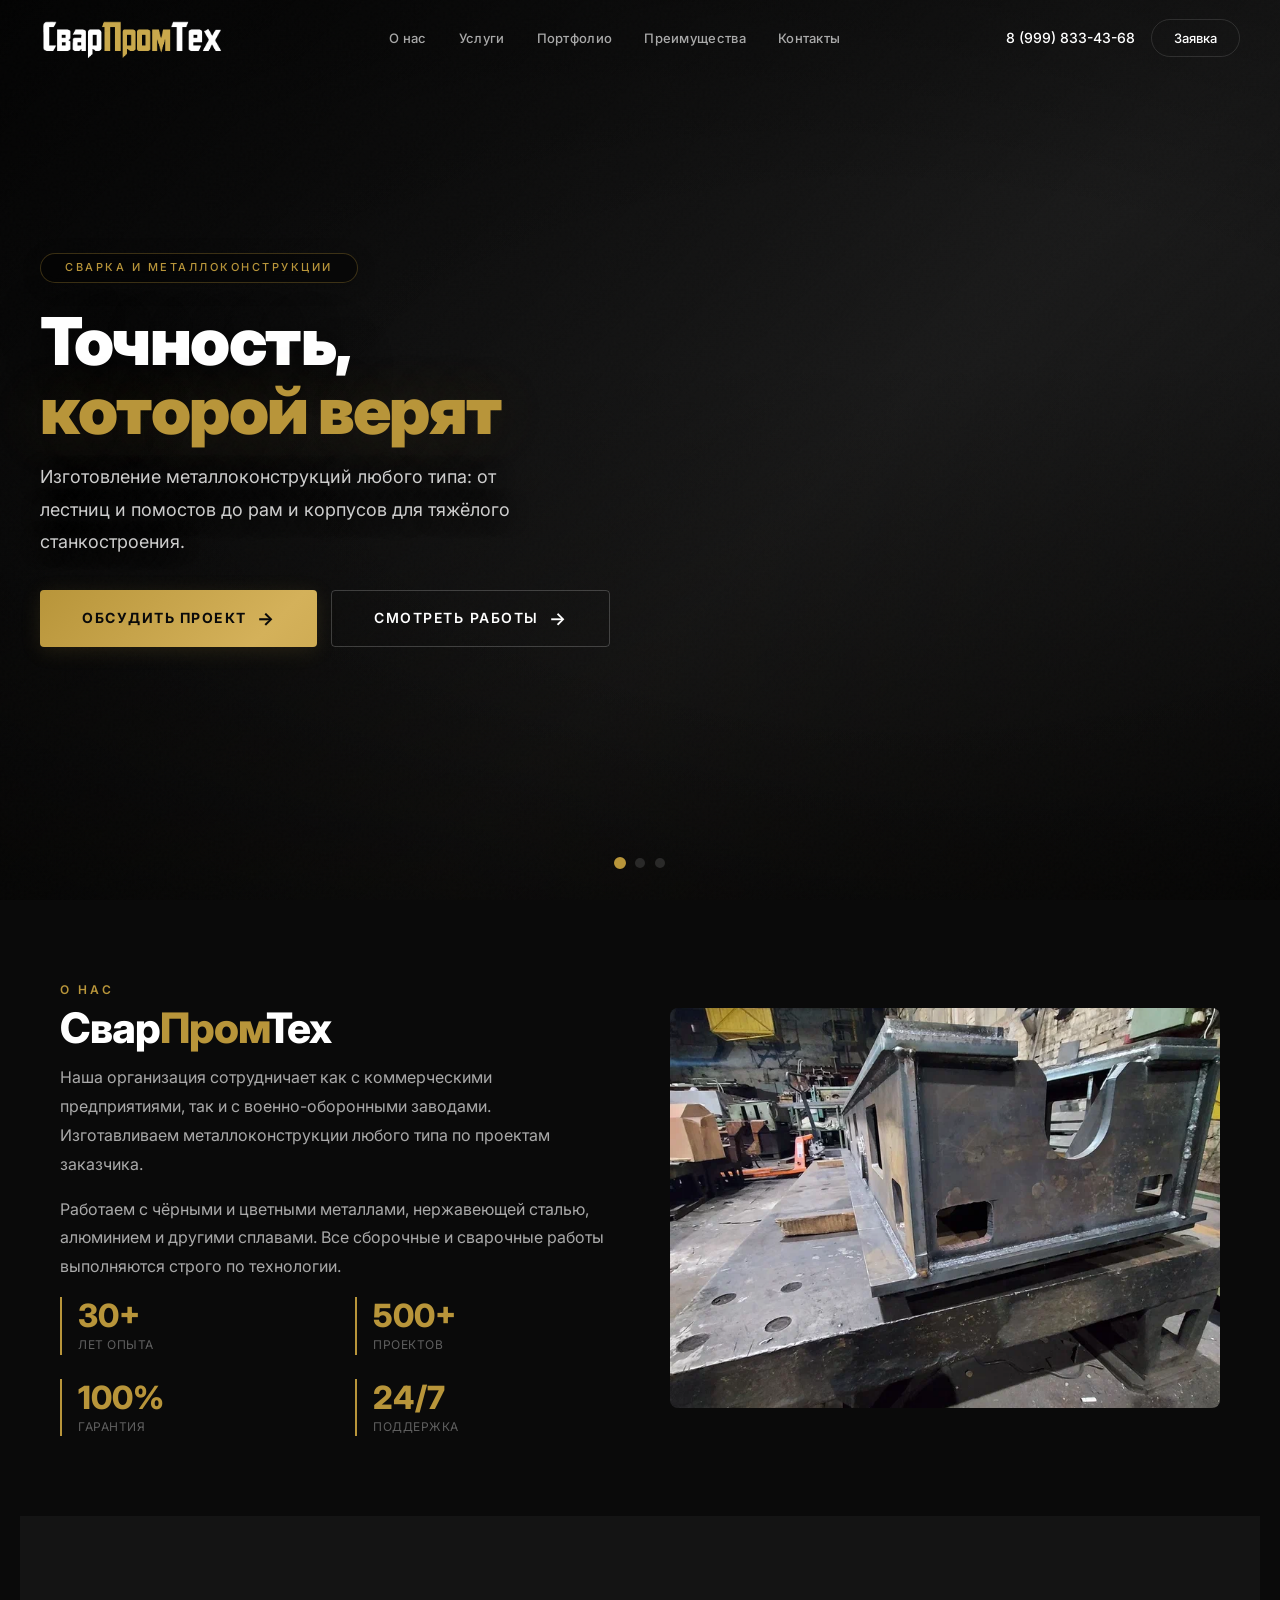
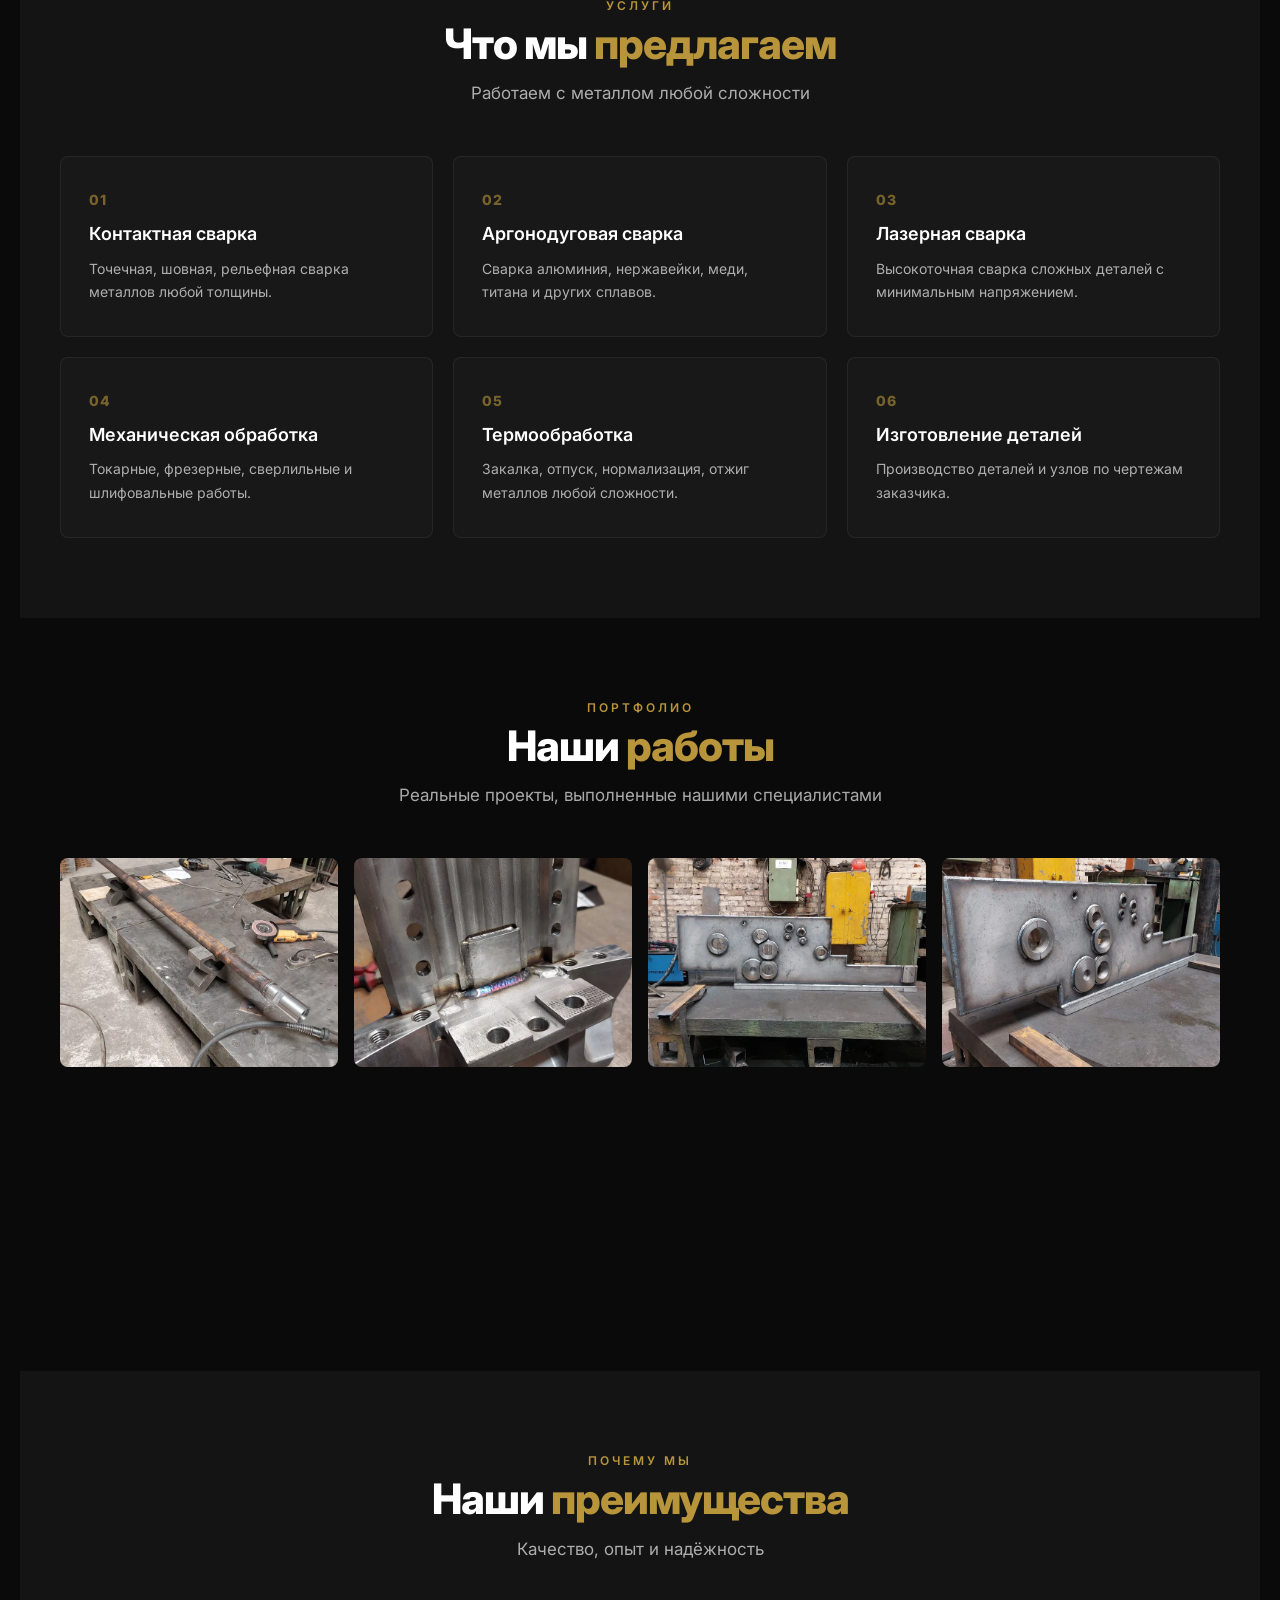
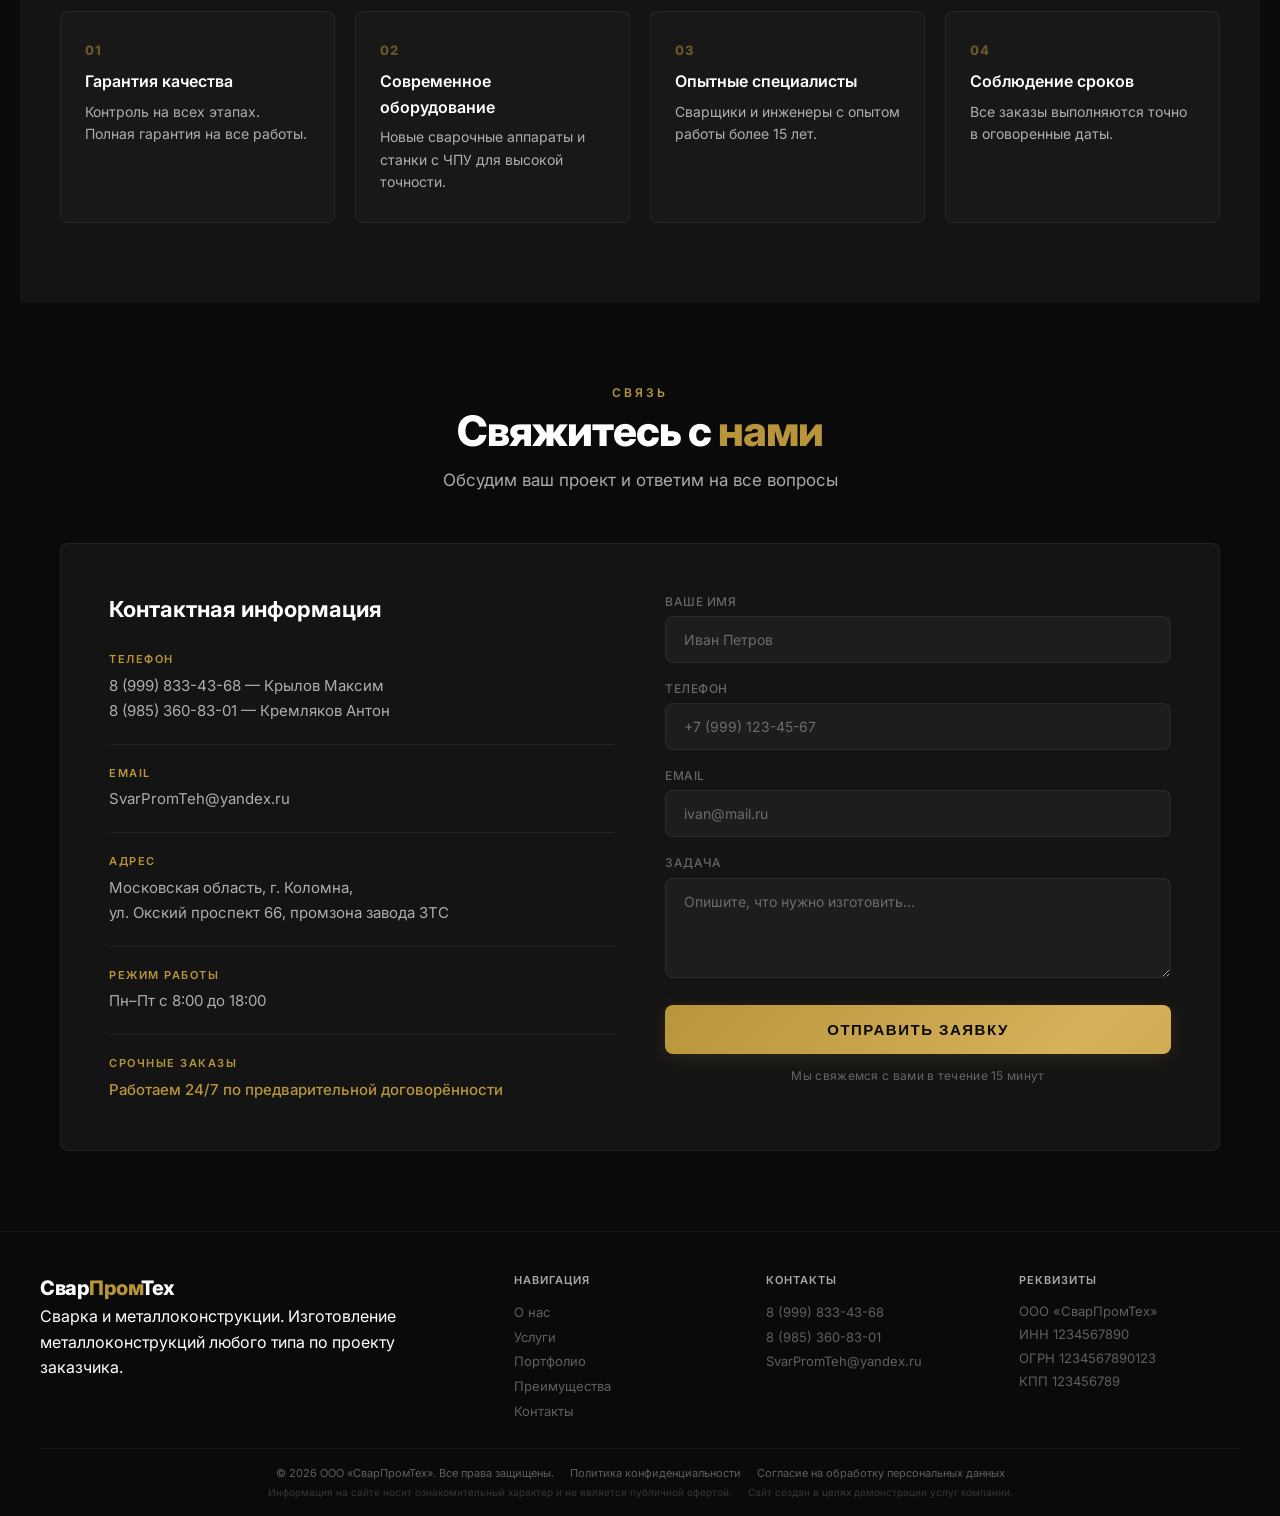
==== index.html @ 4abbbda8 "Add files via upload" ====
<!DOCTYPE html>
<html lang="ru">
<head>
    <meta charset="UTF-8">
    <meta name="viewport" content="width=device-width, initial-scale=1.0">
    <title>СварПромТех — Промышленная сварка и металлоконструкции</title>
    <meta name="description" content="Сварка и изготовление металлоконструкций в Коломне. Контактная, аргонодуговая, лазерная сварка. Работаем с предприятиями и заводами.">
    
    <!-- Google Fonts -->
    <link href="https://fonts.googleapis.com/css2?family=Inter:wght@300;400;500;600;700;800;900&display=swap" rel="stylesheet">
    
    <!-- CSS -->
    <link rel="stylesheet" href="css/style.css">
    
    <!-- Favicon -->
    <!-- Favicon -->
    <link rel="icon" type="image/x-icon" href="img/favicon.ico">
    <link rel="shortcut icon" href="img/favicon.ico">
</head>
<body>

    <!-- ==========================================
    ХЕДЕР
    ========================================== -->
    <header class="header" id="header">
        <a href="#" class="logo">
            <img src="img/logo.png" alt="СварПромТех" class="logo-img">
        </a>

        <ul class="nav-menu" id="navMenu">
            <li><a href="#about">О нас</a></li>
            <li><a href="#services">Услуги</a></li>
            <li><a href="#portfolio">Портфолио</a></li>
            <li><a href="#benefits">Преимущества</a></li>
            <li><a href="#contact">Контакты</a></li>
        </ul>

        <div class="header-actions">
            <a href="tel:+79998334368" class="header-phone">8 (999) 833-43-68</a>
            <a href="#contact" class="btn-outline">Заявка</a>
            <button class="burger" id="burger" aria-label="Меню">
                <span></span>
                <span></span>
                <span></span>
            </button>
        </div>
    </header>

    <!-- ==========================================
    ГЕРОЙ — СЛАЙДШОУ
    ========================================== -->
    <section class="hero" id="hero">
        <div class="hero-bg" id="heroBg">
            <!-- Слайды генерируются JS -->
        </div>

        <div class="hero-overlay"></div>

        <div class="hero-content">
            <span class="hero-badge">Сварка и металлоконструкции</span>
            <h1>Точность,<br><span>которой верят</span></h1>
            <p>Изготовление металлоконструкций любого типа: от лестниц и помостов до рам и корпусов для тяжёлого станкостроения.</p>
            <div class="hero-buttons">
                <a href="#contact" class="btn-primary">
                    Обсудить проект
                    <span class="arrow">→</span>
                </a>
                <a href="#portfolio" class="btn-secondary">
                    Смотреть работы
                    <span class="arrow">→</span>
                </a>
            </div>
        </div>

        <div class="hero-dots" id="heroDots">
            <!-- Точки генерируются JS -->
        </div>
    </section>

    <!-- ==========================================
    О НАС
    ========================================== -->
    <section class="section section-dark" id="about">
        <div class="about-grid">
            <div class="about-text">
                <span class="section-label">О нас</span>
                <h2 class="section-title">Свар<span>Пром</span>Тех</h2>
                <p>
                    Наша организация сотрудничает как с коммерческими предприятиями, так и с военно-оборонными заводами. Изготавливаем металлоконструкции любого типа по проектам заказчика.
                </p>
                <p>
                    Работаем с чёрными и цветными металлами, нержавеющей сталью, алюминием и другими сплавами. Все сборочные и сварочные работы выполняются строго по технологии.
                </p>
                <div class="about-stats">
                    <div class="stat-item">
                        <div class="stat-number">30+</div>
                        <div class="stat-label">Лет опыта</div>
                    </div>
                    <div class="stat-item">
                        <div class="stat-number">500+</div>
                        <div class="stat-label">Проектов</div>
                    </div>
                    <div class="stat-item">
                        <div class="stat-number">100%</div>
                        <div class="stat-label">Гарантия</div>
                    </div>
                    <div class="stat-item">
                        <div class="stat-number">24/7</div>
                        <div class="stat-label">Поддержка</div>
                    </div>
                </div>
            </div>
            <div class="about-image">
                <img src="img/about.jpg" alt="Сварка металлоконструкций" loading="lazy">
            </div>
        </div>
    </section>

    <!-- ==========================================
    УСЛУГИ
    ========================================== -->
    <section class="section section-gray" id="services">
        <div class="section-center">
            <span class="section-label">Услуги</span>
            <h2 class="section-title">Что мы <span>предлагаем</span></h2>
            <p class="section-subtitle">Работаем с металлом любой сложности</p>
        </div>

        <div class="services-grid">
            <div class="service-card">
                <span class="service-number">01</span>
                <h3>Контактная сварка</h3>
                <p>Точечная, шовная, рельефная сварка металлов любой толщины.</p>
            </div>
            <div class="service-card">
                <span class="service-number">02</span>
                <h3>Аргонодуговая сварка</h3>
                <p>Сварка алюминия, нержавейки, меди, титана и других сплавов.</p>
            </div>
            <div class="service-card">
                <span class="service-number">03</span>
                <h3>Лазерная сварка</h3>
                <p>Высокоточная сварка сложных деталей с минимальным напряжением.</p>
            </div>
            <div class="service-card">
                <span class="service-number">04</span>
                <h3>Механическая обработка</h3>
                <p>Токарные, фрезерные, сверлильные и шлифовальные работы.</p>
            </div>
            <div class="service-card">
                <span class="service-number">05</span>
                <h3>Термообработка</h3>
                <p>Закалка, отпуск, нормализация, отжиг металлов любой сложности.</p>
            </div>
            <div class="service-card">
                <span class="service-number">06</span>
                <h3>Изготовление деталей</h3>
                <p>Производство деталей и узлов по чертежам заказчика.</p>
            </div>
        </div>
    </section>

    <!-- ==========================================
    ПОРТФОЛИО
    ========================================== -->
    <section class="section section-dark" id="portfolio">
        <div class="section-center">
            <span class="section-label">Портфолио</span>
            <h2 class="section-title">Наши <span>работы</span></h2>
            <p class="section-subtitle">Реальные проекты, выполненные нашими специалистами</p>
        </div>

        <div class="portfolio-grid" id="portfolioGrid">
            <!-- Карточки портфолио генерируются JS -->
        </div>
    </section>

    <!-- ==========================================
    ПРЕИМУЩЕСТВА
    ========================================== -->
    <section class="section section-gray" id="benefits">
        <div class="section-center">
            <span class="section-label">Почему мы</span>
            <h2 class="section-title">Наши <span>преимущества</span></h2>
            <p class="section-subtitle">Качество, опыт и надёжность</p>
        </div>

        <div class="benefits-grid">
            <div class="benefit-card">
                <span class="benefit-number">01</span>
                <h4>Гарантия качества</h4>
                <p>Контроль на всех этапах. Полная гарантия на все работы.</p>
            </div>
            <div class="benefit-card">
                <span class="benefit-number">02</span>
                <h4>Современное оборудование</h4>
                <p>Новые сварочные аппараты и станки с ЧПУ для высокой точности.</p>
            </div>
            <div class="benefit-card">
                <span class="benefit-number">03</span>
                <h4>Опытные специалисты</h4>
                <p>Сварщики и инженеры с опытом работы более 15 лет.</p>
            </div>
            <div class="benefit-card">
                <span class="benefit-number">04</span>
                <h4>Соблюдение сроков</h4>
                <p>Все заказы выполняются точно в оговоренные даты.</p>
            </div>
        </div>
    </section>

    <!-- ==========================================
    КОНТАКТЫ — ТЁМНАЯ ВЕРСИЯ
    ========================================== -->
    <section class="section section-dark" id="contact">
        <div class="section-center">
            <span class="section-label">Связь</span>
            <h2 class="section-title">Свяжитесь с <span>нами</span></h2>
            <p class="section-subtitle">Обсудим ваш проект и ответим на все вопросы</p>
        </div>

        <div class="contact-wrapper">
            <div class="contact-info">
                <h3>Контактная информация</h3>

                <div class="contact-item">
                    <span class="label">Телефон</span>
                    <span class="value">
                        <a href="tel:+79998334368">8 (999) 833-43-68</a> — Крылов Максим<br>
                        <a href="tel:+79853608301">8 (985) 360-83-01</a> — Кремляков Антон
                    </span>
                </div>

                <div class="contact-item">
                    <span class="label">Email</span>
                    <span class="value"><a href="mailto:SvarPromTeh@yandex.ru">SvarPromTeh@yandex.ru</a></span>
                </div>

                <div class="contact-item">
                    <span class="label">Адрес</span>
                    <span class="value">Московская область, г. Коломна,<br>ул. Окский проспект 66, промзона завода ЗТС</span>
                </div>

                <div class="contact-item">
                    <span class="label">Режим работы</span>
                    <span class="value">Пн–Пт с 8:00 до 18:00</span>
                </div>

                <div class="contact-item contact-note">
                    <span class="label">Срочные заказы</span>
                    <span class="value">Работаем 24/7 по предварительной договорённости</span>
                </div>
            </div>

            <form class="contact-form" id="contactForm">
                <div class="form-group">
                    <label for="formName">Ваше имя</label>
                    <input type="text" id="formName" placeholder="Иван Петров" required>
                </div>
                <div class="form-group">
                    <label for="formPhone">Телефон</label>
                    <input type="tel" id="formPhone" placeholder="+7 (999) 123-45-67" required>
                </div>
                <div class="form-group">
                    <label for="formEmail">Email</label>
                    <input type="email" id="formEmail" placeholder="ivan@mail.ru">
                </div>
                <div class="form-group">
                    <label for="formMessage">Задача</label>
                    <textarea id="formMessage" placeholder="Опишите, что нужно изготовить..."></textarea>
                </div>
                <button type="submit" class="btn-primary btn-full">Отправить заявку</button>
                <p class="form-hint">Мы свяжемся с вами в течение 15 минут</p>
            </form>
        </div>
    </section>

    <!-- ==========================================
    ФУТЕР
    ========================================== -->
    <footer class="footer">
        <div class="footer-inner">
            <div>
                <div class="footer-logo">Свар<span>Пром</span>Тех</div>
                <p>Сварка и металлоконструкции. Изготовление металлоконструкций любого типа по проекту заказчика.</p>
            </div>
            <div>
                <h5>Навигация</h5>
                <a href="#about">О нас</a>
                <a href="#services">Услуги</a>
                <a href="#portfolio">Портфолио</a>
                <a href="#benefits">Преимущества</a>
                <a href="#contact">Контакты</a>
            </div>
            <div>
                <h5>Контакты</h5>
                <a href="tel:+79998334368">8 (999) 833-43-68</a>
                <a href="tel:+79853608301">8 (985) 360-83-01</a>
                <a href="mailto:SvarPromTeh@yandex.ru">SvarPromTeh@yandex.ru</a>
            </div>
            <div>
                <h5>Реквизиты</h5>
                <p style="font-size: 13px; color: var(--text-muted); line-height: 1.8; margin-top: 0;">
                    ООО «СварПромТех»<br>
                    ИНН 1234567890<br>
                    ОГРН 1234567890123<br>
                    КПП 123456789
                </p>
            </div>
        </div>

        <!-- ===== ЮРИДИЧЕСКИЙ НИЗ ===== -->
        <div class="footer-legal">
            <div class="footer-legal-inner">
                <span>© 2026 ООО «СварПромТех». Все права защищены.</span>
                <span>Политика конфиденциальности</span>
                <span>Согласие на обработку персональных данных</span>
            </div>
            <div class="footer-legal-inner footer-legal-small">
                <span>Информация на сайте носит ознакомительный характер и не является публичной офертой.</span>
                <span>Сайт создан в целях демонстрации услуг компании.</span>
            </div>
        </div>
    </footer>

    <!-- ==========================================
    SCRIPTS
    ========================================== -->
    <script src="js/script.js"></script>
</body>
</html>
---- css/style.css ----
/* ============================================
   БАЗА
   ============================================ */
* {
    margin: 0;
    padding: 0;
    box-sizing: border-box;
}

:root {
    --gold: #b8953a;
    --gold-dark: #9a7a2e;
    --gold-light: #d4b15a;
    --dark: #0a0a0a;
    --dark-card: #121212;
    --gray: #141414;
    --gray-light: #f5f5f5;
    --white: #ffffff;
    --text-muted: rgba(255,255,255,0.35);
    --text-secondary: rgba(255,255,255,0.65);
    --border: rgba(255,255,255,0.06);
    --radius: 8px;
    --transition: 0.35s cubic-bezier(0.25, 0.46, 0.45, 0.94);
    --shadow: 0 20px 60px rgba(0,0,0,0.4);
}

html {
    scroll-behavior: smooth;
}

body {
    font-family: 'Inter', -apple-system, BlinkMacSystemFont, sans-serif;
    background: var(--dark);
    color: var(--white);
    line-height: 1.6;
    -webkit-font-smoothing: antialiased;
    -moz-osx-font-smoothing: grayscale;
}

img {
    max-width: 100%;
    height: auto;
    display: block;
}

a {
    text-decoration: none;
    color: inherit;
}

/* ============================================
   СКРОЛЛБАР
   ============================================ */
::-webkit-scrollbar {
    width: 6px;
}
::-webkit-scrollbar-track {
    background: var(--dark);
}
::-webkit-scrollbar-thumb {
    background: var(--gold);
    border-radius: 3px;
}
/* ============================================
   ЛОГОТИП
   ============================================ */
.logo {
    display: flex;
    align-items: center;
    flex-shrink: 0;
    text-decoration: none;
}

.logo-img {
    height: 44px;
    width: auto;
    display: block;
    /* Если логотип светлый на тёмном фоне — ок */
    /* Если нужно инвертировать — раскомментировать */
    /* filter: brightness(0) invert(1); */
}

/* ============================================
   АДАПТИВ — ЛОГОТИП
   ============================================ */
@media (max-width: 768px) {
    .logo-img {
        height: 36px;
    }
}

@media (max-width: 480px) {
    .logo-img {
        height: 30px;
    }
}

/* ============================================
   ХЕДЕР
   ============================================ */
.header {
    position: fixed;
    top: 0;
    left: 0;
    width: 100%;
    padding: 16px 40px;
    display: flex;
    justify-content: space-between;
    align-items: center;
    z-index: 1000;
    background: transparent;
    transition: var(--transition);
}

.header.scrolled {
    background: rgba(10,10,10,0.92);
    backdrop-filter: blur(20px);
    -webkit-backdrop-filter: blur(20px);
    border-bottom: 1px solid rgba(255,255,255,0.04);
    padding: 10px 40px;
}

.logo {
    font-family: 'Inter', sans-serif;
    font-weight: 800;
    font-size: 22px;
    letter-spacing: -0.5px;
    display: flex;
    align-items: center;
    gap: 10px;
    flex-shrink: 0;
}

.logo-icon {
    width: 40px;
    height: 40px;
    background: var(--gold);
    border-radius: 50%;
    display: flex;
    align-items: center;
    justify-content: center;
    font-size: 18px;
    font-weight: 900;
    color: var(--dark);
}

.logo span {
    color: var(--gold);
}

.nav-menu {
    display: flex;
    gap: 32px;
    list-style: none;
}

.nav-menu a {
    color: var(--text-secondary);
    font-size: 13px;
    font-weight: 500;
    letter-spacing: 0.3px;
    transition: var(--transition);
    position: relative;
}

.nav-menu a::after {
    content: '';
    position: absolute;
    bottom: -4px;
    left: 0;
    width: 0;
    height: 2px;
    background: var(--gold);
    transition: var(--transition);
}

.nav-menu a:hover {
    color: var(--white);
}
.nav-menu a:hover::after {
    width: 100%;
}

.header-actions {
    display: flex;
    align-items: center;
    gap: 16px;
}

.header-phone {
    color: var(--white);
    font-weight: 500;
    font-size: 14px;
    transition: var(--transition);
}

.header-phone:hover {
    color: var(--gold);
}

.btn-outline {
    padding: 8px 22px;
    border: 1px solid rgba(255,255,255,0.12);
    border-radius: 50px;
    color: var(--white);
    font-size: 13px;
    font-weight: 500;
    transition: var(--transition);
    background: transparent;
    cursor: pointer;
}

.btn-outline:hover {
    border-color: var(--gold);
    color: var(--gold);
    background: rgba(184,149,58,0.06);
}

.burger {
    display: none;
    flex-direction: column;
    gap: 5px;
    background: none;
    border: none;
    cursor: pointer;
    padding: 4px;
}

.burger span {
    width: 26px;
    height: 2px;
    background: var(--white);
    transition: var(--transition);
    border-radius: 2px;
    display: block;
}

.burger.active span:nth-child(1) {
    transform: rotate(45deg) translate(5px, 5px);
}
.burger.active span:nth-child(2) {
    opacity: 0;
    transform: scaleX(0);
}
.burger.active span:nth-child(3) {
    transform: rotate(-45deg) translate(5px, -5px);
}

/* ============================================
   ГЕРОЙ
   ============================================ */
.hero {
    position: relative;
    width: 100%;
    height: 100vh;
    min-height: 640px;
    overflow: hidden;
    display: flex;
    align-items: center;
}

.hero-bg {
    position: absolute;
    top: 0;
    left: 0;
    width: 100%;
    height: 100%;
    z-index: 0;
}

.hero-bg .slide {
    position: absolute;
    top: 0;
    left: 0;
    width: 100%;
    height: 100%;
    opacity: 0;
    background-size: cover;
    background-position: center;
    transition: opacity 1.2s ease, transform 8s ease;
    transform: scale(1);
}

.hero-bg .slide.active {
    opacity: 1;
    transform: scale(1.05);
}

/* Оверлей — глубокое затемнение */
.hero-overlay {
    position: absolute;
    top: 0;
    left: 0;
    width: 100%;
    height: 100%;
    z-index: 1;
    background: 
        radial-gradient(ellipse at 70% 50%, transparent 40%, rgba(0,0,0,0.5) 100%),
        linear-gradient(135deg, 
            rgba(0,0,0,0.85) 0%, 
            rgba(0,0,0,0.50) 40%, 
            rgba(0,0,0,0.30) 60%, 
            rgba(0,0,0,0.70) 100%
        ),
        linear-gradient(0deg, 
            rgba(10,8,5,0.6) 0%, 
            transparent 60%
        );
    pointer-events: none;
}

/* Зернистая текстура */
.hero-overlay::after {
    content: '';
    position: absolute;
    top: 0;
    left: 0;
    width: 100%;
    height: 100%;
    background-image: url("data:image/svg+xml,%3Csvg viewBox='0 0 512 512' xmlns='http://www.w3.org/2000/svg'%3E%3Cfilter id='noise'%3E%3CfeTurbulence type='fractalNoise' baseFrequency='0.65' numOctaves='1' stitchTiles='stitch'/%3E%3C/filter%3E%3Crect width='100%25' height='100%25' filter='url(%23noise)' opacity='0.04'/%3E%3C/svg%3E");
    opacity: 0.5;
    pointer-events: none;
}

.hero-content {
    position: relative;
    z-index: 2;
    max-width: 780px;
    padding: 0 40px;
}

.hero-badge {
    display: inline-block;
    border: 1px solid rgba(184,149,58,0.3);
    padding: 5px 24px;
    border-radius: 50px;
    font-size: 11px;
    font-weight: 500;
    letter-spacing: 2.5px;
    text-transform: uppercase;
    color: var(--gold);
    background: rgba(0,0,0,0.4);
    backdrop-filter: blur(8px);
    -webkit-backdrop-filter: blur(8px);
    margin-bottom: 24px;
    box-shadow: 0 4px 20px rgba(0,0,0,0.2);
}

.hero-content h1 {
    font-size: clamp(38px, 5.5vw, 66px);
    font-weight: 900;
    line-height: 1.05;
    letter-spacing: -1.5px;
    margin-bottom: 16px;
    text-shadow: 0 4px 40px rgba(0,0,0,0.6);
}

.hero-content h1 span {
    color: var(--gold);
    text-shadow: 0 0 60px rgba(184,149,58,0.15);
}

.hero-content p {
    font-size: 18px;
    color: rgba(255,255,255,0.8);
    max-width: 520px;
    line-height: 1.8;
    margin-bottom: 32px;
    text-shadow: 0 2px 20px rgba(0,0,0,0.5);
}

/* ============================================
   КНОПКИ — ПРОМЫШЛЕННЫЙ СТИЛЬ
   ============================================ */
.btn-primary {
    display: inline-flex;
    align-items: center;
    justify-content: center;
    gap: 10px;
    padding: 16px 42px;
    background: linear-gradient(135deg, #b8953a 0%, #d4b15a 40%, #b8953a 100%);
    background-size: 200% 200%;
    color: #0a0a0a;
    border: none;
    border-radius: 4px;
    font-weight: 700;
    font-size: 14px;
    text-transform: uppercase;
    letter-spacing: 1.5px;
    text-decoration: none;
    transition: all 0.4s ease;
    cursor: pointer;
    position: relative;
    overflow: hidden;
    box-shadow: 0 4px 20px rgba(184,149,58,0.15);
}

.btn-primary::before {
    content: '';
    position: absolute;
    top: -50%;
    left: -50%;
    width: 200%;
    height: 200%;
    background: linear-gradient(
        45deg,
        transparent 30%,
        rgba(255,255,255,0.1) 40%,
        rgba(255,255,255,0.2) 50%,
        rgba(255,255,255,0.1) 60%,
        transparent 70%
    );
    transform: rotate(45deg) translateX(-100%);
    transition: 0.8s ease;
}

.btn-primary:hover::before {
    transform: rotate(45deg) translateX(100%);
}

.btn-primary:hover {
    background: linear-gradient(135deg, #d4b15a 0%, #e8ca7a 40%, #d4b15a 100%);
    background-size: 200% 200%;
    transform: translateY(-3px);
    box-shadow: 0 12px 40px rgba(184,149,58,0.3);
}

.btn-primary:active {
    transform: translateY(0px) scale(0.97);
}

.btn-primary .arrow {
    display: inline-block;
    transition: transform 0.3s ease;
    font-size: 18px;
    line-height: 1;
}

.btn-primary:hover .arrow {
    transform: translateX(4px);
}

.btn-secondary {
    display: inline-flex;
    align-items: center;
    justify-content: center;
    gap: 10px;
    padding: 16px 42px;
    background: transparent;
    color: var(--white);
    border: 1.5px solid rgba(255,255,255,0.2);
    border-radius: 4px;
    font-weight: 600;
    font-size: 14px;
    text-transform: uppercase;
    letter-spacing: 1.5px;
    text-decoration: none;
    transition: all 0.4s ease;
    cursor: pointer;
    position: relative;
}

.btn-secondary::after {
    content: '';
    position: absolute;
    bottom: 0;
    left: 50%;
    width: 0;
    height: 2px;
    background: var(--gold);
    transition: all 0.4s ease;
    transform: translateX(-50%);
}

.btn-secondary:hover {
    border-color: var(--gold);
    color: var(--gold);
    background: rgba(184,149,58,0.05);
    transform: translateY(-3px);
}

.btn-secondary:hover::after {
    width: 60%;
}

.btn-secondary:active {
    transform: translateY(0px) scale(0.97);
}

.btn-secondary .arrow {
    display: inline-block;
    transition: transform 0.3s ease;
    font-size: 18px;
    line-height: 1;
}

.btn-secondary:hover .arrow {
    transform: translateX(4px);
}

.hero-buttons {
    display: flex;
    gap: 14px;
    flex-wrap: wrap;
}

.hero-dots {
    position: absolute;
    bottom: 32px;
    left: 50%;
    transform: translateX(-50%);
    z-index: 3;
    display: flex;
    gap: 10px;
}

.hero-dots .dot {
    width: 10px;
    height: 10px;
    border-radius: 50%;
    background: rgba(255,255,255,0.12);
    border: 2px solid transparent;
    cursor: pointer;
    transition: var(--transition);
}

.hero-dots .dot.active {
    background: var(--gold);
    border-color: var(--gold);
    transform: scale(1.2);
}

.hero-dots .dot:hover {
    background: rgba(255,255,255,0.25);
}

/* ============================================
   СЕКЦИИ
   ============================================ */
.section {
    max-width: 1240px;
    margin: 0 auto;
    padding: 80px 40px;
}

.section-dark {
    background: var(--dark);
}

.section-gray {
    background: var(--gray);
}

.section-light {
    background: var(--gray-light);
    color: var(--dark);
}

.section-label {
    font-size: 12px;
    font-weight: 600;
    letter-spacing: 3px;
    text-transform: uppercase;
    color: var(--gold);
    display: block;
    margin-bottom: 6px;
}

.section-title {
    font-size: clamp(30px, 3.5vw, 42px);
    font-weight: 800;
    letter-spacing: -1px;
    line-height: 1.1;
    margin-bottom: 12px;
}

.section-title span {
    color: var(--gold);
}

.section-subtitle {
    font-size: 17px;
    color: var(--text-secondary);
    max-width: 540px;
    line-height: 1.7;
}

.section-light .section-subtitle {
    color: #666;
}

.section-center {
    text-align: center;
}

.section-center .section-subtitle {
    margin: 0 auto 48px;
}

/* ============================================
   О НАС
   ============================================ */
.about-grid {
    display: grid;
    grid-template-columns: 1fr 1fr;
    gap: 60px;
    align-items: center;
}

.about-text p {
    font-size: 16px;
    color: var(--text-secondary);
    line-height: 1.8;
    margin-bottom: 16px;
}

.about-stats {
    display: grid;
    grid-template-columns: 1fr 1fr;
    gap: 24px 40px;
    margin-top: 8px;
}

.stat-item {
    border-left: 2px solid var(--gold);
    padding-left: 16px;
}

.stat-number {
    font-weight: 800;
    font-size: 32px;
    color: var(--gold);
    line-height: 1.2;
}

.stat-label {
    font-size: 12px;
    text-transform: uppercase;
    letter-spacing: 0.5px;
    color: var(--text-muted);
}

.about-image {
    background: var(--gray);
    border-radius: var(--radius);
    height: 400px;
    overflow: hidden;
    position: relative;
}

.about-image img {
    width: 100%;
    height: 100%;
    object-fit: cover;
}

/* ============================================
   УСЛУГИ
   ============================================ */
.services-grid {
    display: grid;
    grid-template-columns: repeat(3, 1fr);
    gap: 20px;
    margin-top: 12px;
}

.service-card {
    background: rgba(255,255,255,0.02);
    border: 1px solid var(--border);
    border-radius: var(--radius);
    padding: 32px 28px;
    transition: var(--transition);
    position: relative;
}

.service-card:hover {
    background: rgba(255,255,255,0.04);
    border-color: rgba(184,149,58,0.15);
    transform: translateY(-4px);
}

.service-number {
    font-family: 'Inter', sans-serif;
    font-weight: 800;
    font-size: 14px;
    color: var(--gold);
    letter-spacing: 1px;
    display: block;
    margin-bottom: 8px;
    opacity: 0.6;
}

.service-card h3 {
    font-size: 18px;
    font-weight: 600;
    margin-bottom: 8px;
}

.service-card p {
    font-size: 14px;
    color: var(--text-secondary);
    line-height: 1.7;
}

/* ============================================
   ПОРТФОЛИО
   ============================================ */
.portfolio-grid {
    display: grid;
    grid-template-columns: repeat(auto-fill, minmax(260px, 1fr));
    gap: 16px;
    margin-top: 12px;
}

.portfolio-item {
    position: relative;
    border-radius: var(--radius);
    overflow: hidden;
    aspect-ratio: 4/3;
    cursor: pointer;
    background: var(--gray);
    transition: var(--transition);
}

.portfolio-item img {
    width: 100%;
    height: 100%;
    object-fit: cover;
    transition: var(--transition);
}

.portfolio-item:hover img {
    transform: scale(1.04);
}

.portfolio-item .overlay {
    position: absolute;
    bottom: 0;
    left: 0;
    right: 0;
    padding: 20px 24px;
    background: linear-gradient(0deg, rgba(0,0,0,0.8) 0%, transparent 100%);
    opacity: 0;
    transition: var(--transition);
}

.portfolio-item:hover .overlay {
    opacity: 1;
}

.portfolio-item .overlay h4 {
    font-size: 15px;
    font-weight: 600;
}

.portfolio-item .overlay span {
    font-size: 12px;
    color: var(--text-secondary);
}

/* ============================================
   ПРЕИМУЩЕСТВА
   ============================================ */
.benefits-grid {
    display: grid;
    grid-template-columns: repeat(4, 1fr);
    gap: 20px;
    margin-top: 12px;
}

.benefit-card {
    background: rgba(255,255,255,0.02);
    border: 1px solid var(--border);
    border-radius: var(--radius);
    padding: 28px 24px;
    text-align: left;
    transition: var(--transition);
}

.benefit-card:hover {
    border-color: rgba(184,149,58,0.2);
    transform: translateY(-3px);
}

.benefit-number {
    font-family: 'Inter', sans-serif;
    font-weight: 800;
    font-size: 13px;
    color: var(--gold);
    letter-spacing: 1px;
    display: block;
    margin-bottom: 8px;
    opacity: 0.5;
}

.benefit-card h4 {
    font-size: 16px;
    font-weight: 600;
    margin-bottom: 6px;
}

.benefit-card p {
    font-size: 14px;
    color: var(--text-secondary);
    line-height: 1.6;
}

/* ============================================
   КОНТАКТЫ — ТЁМНАЯ ВЕРСИЯ
   ============================================ */
.contact-wrapper {
    display: grid;
    grid-template-columns: 1fr 1fr;
    gap: 50px;
    background: var(--gray);
    border: 1px solid var(--border);
    border-radius: var(--radius);
    padding: 48px;
    margin-top: 12px;
}

.contact-info h3 {
    font-size: 22px;
    font-weight: 700;
    margin-bottom: 24px;
    color: var(--white);
}

.contact-item {
    margin-bottom: 20px;
    padding-bottom: 20px;
    border-bottom: 1px solid var(--border);
}

.contact-item:last-child {
    border-bottom: none;
    margin-bottom: 0;
    padding-bottom: 0;
}

.contact-item .label {
    font-size: 11px;
    text-transform: uppercase;
    letter-spacing: 1.5px;
    color: var(--gold);
    font-weight: 600;
    display: block;
    margin-bottom: 4px;
}

.contact-item .value {
    font-size: 15px;
    color: var(--text-secondary);
    line-height: 1.6;
}

.contact-item .value a {
    color: var(--text-secondary);
    transition: var(--transition);
}

.contact-item .value a:hover {
    color: var(--gold);
}

.contact-note .value {
    color: var(--gold);
    font-weight: 500;
}

/* ============================================
   ФОРМА — ТЁМНАЯ
   ============================================ */
.contact-form .form-group {
    margin-bottom: 16px;
}

.contact-form label {
    display: block;
    font-size: 12px;
    font-weight: 500;
    color: var(--text-muted);
    text-transform: uppercase;
    letter-spacing: 0.5px;
    margin-bottom: 5px;
}

.contact-form input,
.contact-form textarea {
    width: 100%;
    padding: 14px 18px;
    background: rgba(255,255,255,0.04);
    border: 1px solid var(--border);
    border-radius: var(--radius);
    font-size: 14px;
    font-family: 'Inter', sans-serif;
    transition: var(--transition);
    color: var(--white);
}

.contact-form input::placeholder,
.contact-form textarea::placeholder {
    color: var(--text-muted);
}

.contact-form input:focus,
.contact-form textarea:focus {
    outline: none;
    border-color: var(--gold);
    background: rgba(255,255,255,0.06);
    box-shadow: 0 0 0 4px rgba(184,149,58,0.06);
}

.contact-form textarea {
    height: 100px;
    resize: vertical;
}

.contact-form .btn-full {
    width: 100%;
    text-align: center;
    border-radius: var(--radius);
    padding: 16px 38px;
    font-size: 15px;
    margin-top: 4px;
}

.contact-form .form-hint {
    text-align: center;
    font-size: 12px;
    color: var(--text-muted);
    margin-top: 12px;
    letter-spacing: 0.3px;
}

/* ============================================
   ФУТЕР — ЦЕЛЬНЫЙ
   ============================================ */
.footer {
    background: var(--dark);
    padding: 40px 40px 16px;
    border-top: 1px solid var(--border);
}

.footer-inner {
    max-width: 1240px;
    margin: 0 auto;
    display: grid;
    grid-template-columns: 2fr 1fr 1fr 1fr;
    gap: 32px;
    padding-bottom: 24px;
    border-bottom: 1px solid rgba(255,255,255,0.04);
}

/* Бренд */
.footer-brand p {
    font-size: 14px;
    color: var(--text-muted);
    margin-top: 4px;
    max-width: 300px;
    line-height: 1.6;
}

.footer-logo {
    font-weight: 800;
    font-size: 20px;
    letter-spacing: -0.5px;
}

.footer-logo span {
    color: var(--gold);
}

/* Заголовки */
.footer h5 {
    font-size: 11px;
    font-weight: 600;
    text-transform: uppercase;
    letter-spacing: 1px;
    color: var(--text-secondary);
    margin-bottom: 10px;
}

/* Ссылки */
.footer a {
    display: block;
    color: var(--text-muted);
    font-size: 13px;
    padding: 2px 0;
    transition: var(--transition);
}

.footer a:hover {
    color: var(--white);
}

/* Реквизиты */
.footer-reqs p {
    font-size: 12px;
    color: var(--text-muted);
    line-height: 1.8;
    margin: 0;
}

/* ============================================
   ФУТЕР — НИЗ (ЮРИДИЧЕСКИЙ)
   ============================================ */
.footer-legal {
    max-width: 1240px;
    margin: 0 auto;
    padding-top: 16px;
}

.footer-legal-inner {
    display: flex;
    justify-content: center;
    align-items: center;
    flex-wrap: wrap;
    gap: 4px 16px;
    font-size: 11px;
    color: var(--text-muted);
    text-align: center;
}

.footer-legal-inner span {
    color: var(--text-muted);
}

.footer-legal-inner .sep {
    color: rgba(255,255,255,0.08);
}

.footer-legal-inner .hover-link {
    transition: var(--transition);
    cursor: default;
}

.footer-legal-inner .hover-link:hover {
    color: var(--text-secondary);
}

.footer-legal-small {
    font-size: 10px;
    opacity: 0.5;
    margin-top: 2px;
}

/* ============================================
   АДАПТИВ
   ============================================ */
@media (max-width: 768px) {
    .footer {
        padding: 28px 20px 12px;
    }

    .footer-inner {
        grid-template-columns: 1fr 1fr;
        gap: 20px;
        padding-bottom: 18px;
    }

    .footer-brand {
        grid-column: 1 / -1;
    }

    .footer-legal-inner {
        font-size: 10px;
        gap: 2px 12px;
    }

    .footer-legal-small {
        font-size: 9px;
    }
}

@media (max-width: 480px) {
    .footer-inner {
        grid-template-columns: 1fr;
        gap: 16px;
    }

    .footer-brand {
        grid-column: 1;
    }

    .footer-legal-inner {
        flex-direction: column;
        gap: 2px;
    }

    .footer-legal-inner .sep {
        display: none;
    }
}

/* ============================================
   АНИМАЦИИ
   ============================================ */
.fade-up {
    opacity: 0;
    transform: translateY(30px);
    transition: opacity 0.7s ease, transform 0.7s ease;
}

.fade-up.visible {
    opacity: 1;
    transform: translateY(0);
}

/* ============================================
   АДАПТИВ
   ============================================ */
@media (max-width: 1024px) {
    .services-grid {
        grid-template-columns: repeat(2, 1fr);
    }
    .benefits-grid {
        grid-template-columns: repeat(2, 1fr);
    }
    .header {
        padding: 14px 30px;
    }
    .header.scrolled {
        padding: 8px 30px;
    }
    .section {
        padding: 60px 30px;
    }
}

@media (max-width: 768px) {
    .nav-menu {
        display: none;
        flex-direction: column;
        position: absolute;
        top: 100%;
        left: 0;
        width: 100%;
        background: rgba(10,10,10,0.98);
        backdrop-filter: blur(20px);
        -webkit-backdrop-filter: blur(20px);
        padding: 24px 30px;
        gap: 14px;
        border-bottom: 1px solid var(--border);
    }

    .nav-menu.open {
        display: flex;
    }

    .burger {
        display: flex;
    }

    .header-phone {
        display: none;
    }

    .btn-outline {
        display: none;
    }

    .hero-content {
        padding: 0 24px;
    }
    .hero-content h1 {
        font-size: 32px;
    }
    .hero-content p {
        font-size: 15px;
    }
    .hero-overlay {
        background: linear-gradient(135deg, 
            rgba(0,0,0,0.9) 0%, 
            rgba(0,0,0,0.6) 50%, 
            rgba(0,0,0,0.8) 100%
        );
    }

    .about-grid {
        grid-template-columns: 1fr;
        gap: 40px;
    }
    .about-image {
        height: 260px;
    }
    .about-stats {
        grid-template-columns: 1fr 1fr;
        gap: 16px 24px;
    }

    .services-grid {
        grid-template-columns: 1fr;
    }

    .benefits-grid {
        grid-template-columns: 1fr 1fr;
    }

    .contact-wrapper {
        grid-template-columns: 1fr;
        padding: 28px 20px;
        gap: 30px;
    }

    .footer-inner {
        grid-template-columns: 1fr 1fr;
        gap: 24px;
    }

    .section {
        padding: 48px 20px;
    }

    .portfolio-grid {
        grid-template-columns: repeat(auto-fill, minmax(160px, 1fr));
        gap: 12px;
    }
}

@media (max-width: 480px) {
    .hero-content h1 {
        font-size: 26px;
    }
    .hero {
        min-height: 500px;
    }
    .hero-badge {
        font-size: 9px;
        padding: 3px 16px;
        letter-spacing: 1.5px;
    }
    
    .btn-primary,
    .btn-secondary {
        padding: 14px 28px;
        font-size: 12px;
        letter-spacing: 1px;
        flex: 1;
        min-width: 140px;
    }
    
    .btn-primary .arrow,
    .btn-secondary .arrow {
        font-size: 15px;
    }

    .benefits-grid {
        grid-template-columns: 1fr;
    }

    .about-stats {
        grid-template-columns: 1fr;
    }

    .footer-inner {
        grid-template-columns: 1fr;
        gap: 20px;
    }

    .section {
        padding: 36px 16px;
    }

    .portfolio-grid {
        grid-template-columns: repeat(2, 1fr);
        gap: 8px;
    }

    .contact-wrapper {
        padding: 20px 16px;
        border-radius: 6px;
    }

    .contact-info h3 {
        font-size: 19px;
    }

    .contact-item {
        margin-bottom: 14px;
        padding-bottom: 14px;
    }

    .contact-item .value {
        font-size: 13px;
    }

    .contact-form .btn-full {
        padding: 14px 28px;
        font-size: 14px;
    }
}
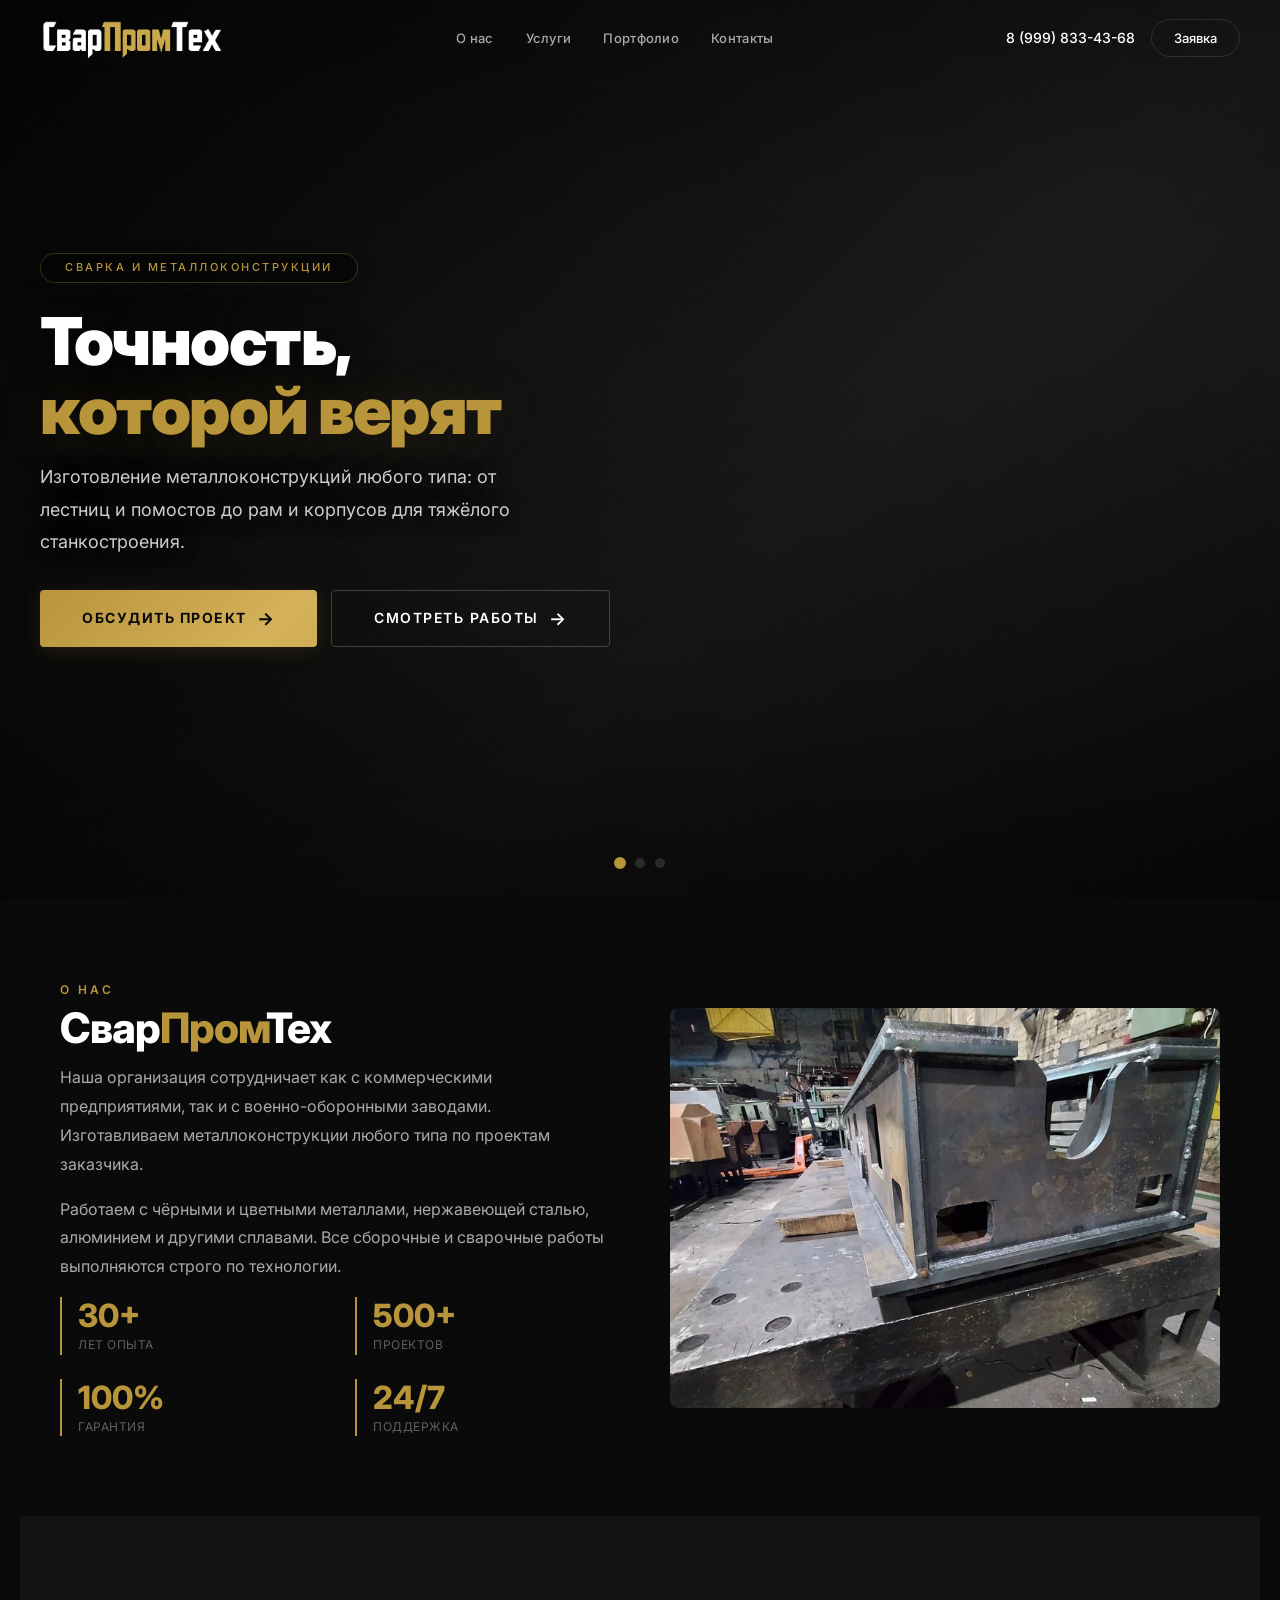
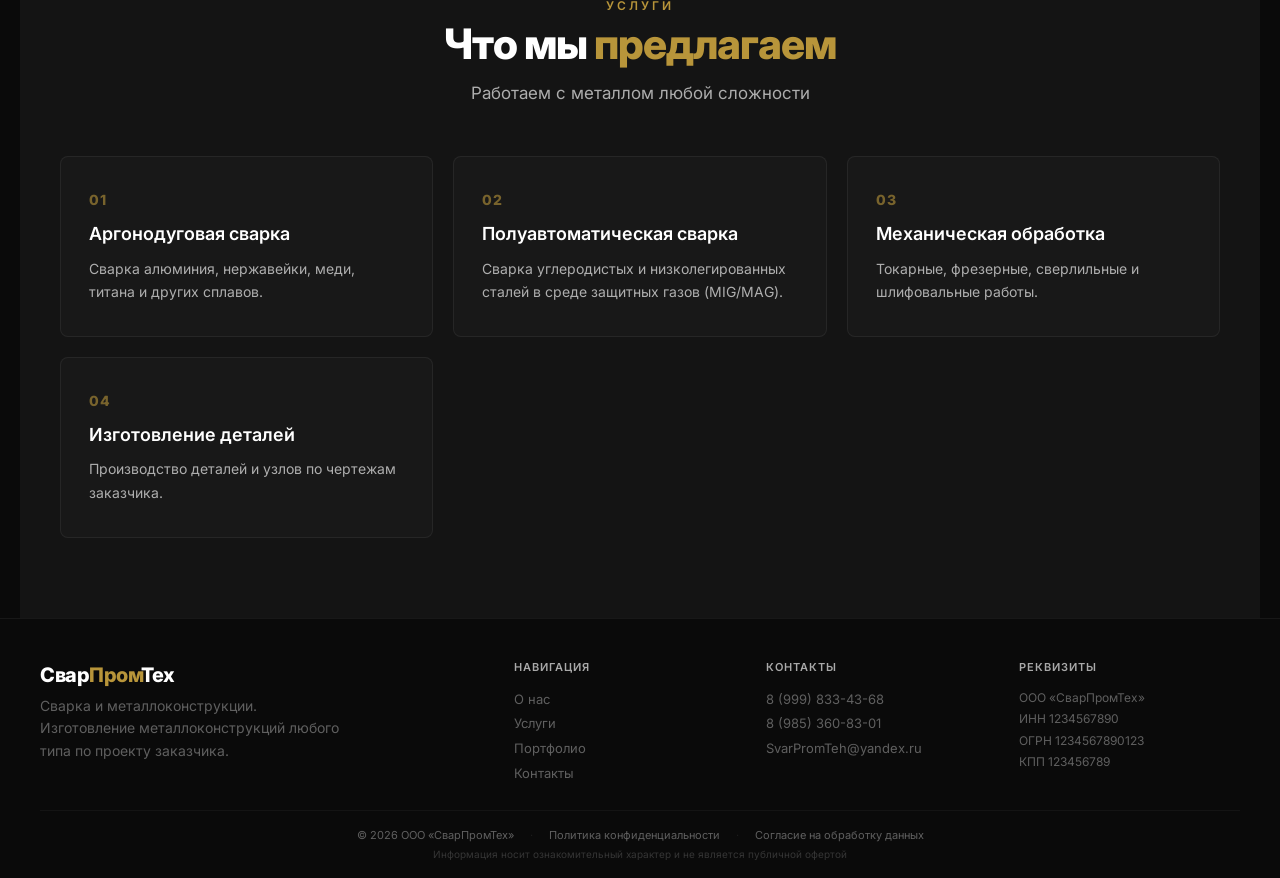
==== commit e866a201: "Add files via upload" ====
--- a/index.html
+++ b/index.html
@@ -3,17 +3,11 @@
 <head>
     <meta charset="UTF-8">
     <meta name="viewport" content="width=device-width, initial-scale=1.0">
-    <title>СварПромТех — Промышленная сварка и металлоконструкции</title>
-    <meta name="description" content="Сварка и изготовление металлоконструкций в Коломне. Контактная, аргонодуговая, лазерная сварка. Работаем с предприятиями и заводами.">
+    <title>СварПромТех — Сварка и металлоконструкции</title>
+    <meta name="description" content="Сварка и изготовление металлоконструкций в Коломне. Аргонодуговая, полуавтоматическая сварка, механическая обработка.">
     
-    <!-- Google Fonts -->
     <link href="https://fonts.googleapis.com/css2?family=Inter:wght@300;400;500;600;700;800;900&display=swap" rel="stylesheet">
-    
-    <!-- CSS -->
     <link rel="stylesheet" href="css/style.css">
-    
-    <!-- Favicon -->
-    <!-- Favicon -->
     <link rel="icon" type="image/x-icon" href="img/favicon.ico">
     <link rel="shortcut icon" href="img/favicon.ico">
 </head>
@@ -23,21 +17,20 @@
     ХЕДЕР
     ========================================== -->
     <header class="header" id="header">
-        <a href="#" class="logo">
+        <a href="index.html" class="logo">
             <img src="img/logo.png" alt="СварПромТех" class="logo-img">
         </a>
 
         <ul class="nav-menu" id="navMenu">
-            <li><a href="#about">О нас</a></li>
-            <li><a href="#services">Услуги</a></li>
-            <li><a href="#portfolio">Портфолио</a></li>
-            <li><a href="#benefits">Преимущества</a></li>
-            <li><a href="#contact">Контакты</a></li>
+            <li><a href="index.html#about">О нас</a></li>
+            <li><a href="index.html#services">Услуги</a></li>
+            <li><a href="portfolio.html">Портфолио</a></li>
+            <li><a href="contact.html">Контакты</a></li>
         </ul>
 
         <div class="header-actions">
             <a href="tel:+79998334368" class="header-phone">8 (999) 833-43-68</a>
-            <a href="#contact" class="btn-outline">Заявка</a>
+            <a href="contact.html" class="btn-outline">Заявка</a>
             <button class="burger" id="burger" aria-label="Меню">
                 <span></span>
                 <span></span>
@@ -47,34 +40,29 @@
     </header>
 
     <!-- ==========================================
-    ГЕРОЙ — СЛАЙДШОУ
+    ГЕРОЙ
     ========================================== -->
     <section class="hero" id="hero">
         <div class="hero-bg" id="heroBg">
             <!-- Слайды генерируются JS -->
         </div>
-
         <div class="hero-overlay"></div>
-
         <div class="hero-content">
             <span class="hero-badge">Сварка и металлоконструкции</span>
             <h1>Точность,<br><span>которой верят</span></h1>
             <p>Изготовление металлоконструкций любого типа: от лестниц и помостов до рам и корпусов для тяжёлого станкостроения.</p>
             <div class="hero-buttons">
-                <a href="#contact" class="btn-primary">
+                <a href="contact.html" class="btn-primary">
                     Обсудить проект
                     <span class="arrow">→</span>
                 </a>
-                <a href="#portfolio" class="btn-secondary">
+                <a href="portfolio.html" class="btn-secondary">
                     Смотреть работы
                     <span class="arrow">→</span>
                 </a>
             </div>
         </div>
-
-        <div class="hero-dots" id="heroDots">
-            <!-- Точки генерируются JS -->
-        </div>
+        <div class="hero-dots" id="heroDots"></div>
     </section>
 
     <!-- ==========================================
@@ -117,7 +105,7 @@
     </section>
 
     <!-- ==========================================
-    УСЛУГИ
+    УСЛУГИ — 4 ШТУКИ
     ========================================== -->
     <section class="section section-gray" id="services">
         <div class="section-center">
@@ -129,149 +117,24 @@
         <div class="services-grid">
             <div class="service-card">
                 <span class="service-number">01</span>
-                <h3>Контактная сварка</h3>
-                <p>Точечная, шовная, рельефная сварка металлов любой толщины.</p>
-            </div>
-            <div class="service-card">
-                <span class="service-number">02</span>
                 <h3>Аргонодуговая сварка</h3>
                 <p>Сварка алюминия, нержавейки, меди, титана и других сплавов.</p>
             </div>
             <div class="service-card">
-                <span class="service-number">03</span>
-                <h3>Лазерная сварка</h3>
-                <p>Высокоточная сварка сложных деталей с минимальным напряжением.</p>
+                <span class="service-number">02</span>
+                <h3>Полуавтоматическая сварка</h3>
+                <p>Сварка углеродистых и низколегированных сталей в среде защитных газов (MIG/MAG).</p>
             </div>
             <div class="service-card">
-                <span class="service-number">04</span>
+                <span class="service-number">03</span>
                 <h3>Механическая обработка</h3>
                 <p>Токарные, фрезерные, сверлильные и шлифовальные работы.</p>
             </div>
             <div class="service-card">
-                <span class="service-number">05</span>
-                <h3>Термообработка</h3>
-                <p>Закалка, отпуск, нормализация, отжиг металлов любой сложности.</p>
-            </div>
-            <div class="service-card">
-                <span class="service-number">06</span>
+                <span class="service-number">04</span>
                 <h3>Изготовление деталей</h3>
                 <p>Производство деталей и узлов по чертежам заказчика.</p>
             </div>
-        </div>
-    </section>
-
-    <!-- ==========================================
-    ПОРТФОЛИО
-    ========================================== -->
-    <section class="section section-dark" id="portfolio">
-        <div class="section-center">
-            <span class="section-label">Портфолио</span>
-            <h2 class="section-title">Наши <span>работы</span></h2>
-            <p class="section-subtitle">Реальные проекты, выполненные нашими специалистами</p>
-        </div>
-
-        <div class="portfolio-grid" id="portfolioGrid">
-            <!-- Карточки портфолио генерируются JS -->
-        </div>
-    </section>
-
-    <!-- ==========================================
-    ПРЕИМУЩЕСТВА
-    ========================================== -->
-    <section class="section section-gray" id="benefits">
-        <div class="section-center">
-            <span class="section-label">Почему мы</span>
-            <h2 class="section-title">Наши <span>преимущества</span></h2>
-            <p class="section-subtitle">Качество, опыт и надёжность</p>
-        </div>
-
-        <div class="benefits-grid">
-            <div class="benefit-card">
-                <span class="benefit-number">01</span>
-                <h4>Гарантия качества</h4>
-                <p>Контроль на всех этапах. Полная гарантия на все работы.</p>
-            </div>
-            <div class="benefit-card">
-                <span class="benefit-number">02</span>
-                <h4>Современное оборудование</h4>
-                <p>Новые сварочные аппараты и станки с ЧПУ для высокой точности.</p>
-            </div>
-            <div class="benefit-card">
-                <span class="benefit-number">03</span>
-                <h4>Опытные специалисты</h4>
-                <p>Сварщики и инженеры с опытом работы более 15 лет.</p>
-            </div>
-            <div class="benefit-card">
-                <span class="benefit-number">04</span>
-                <h4>Соблюдение сроков</h4>
-                <p>Все заказы выполняются точно в оговоренные даты.</p>
-            </div>
-        </div>
-    </section>
-
-    <!-- ==========================================
-    КОНТАКТЫ — ТЁМНАЯ ВЕРСИЯ
-    ========================================== -->
-    <section class="section section-dark" id="contact">
-        <div class="section-center">
-            <span class="section-label">Связь</span>
-            <h2 class="section-title">Свяжитесь с <span>нами</span></h2>
-            <p class="section-subtitle">Обсудим ваш проект и ответим на все вопросы</p>
-        </div>
-
-        <div class="contact-wrapper">
-            <div class="contact-info">
-                <h3>Контактная информация</h3>
-
-                <div class="contact-item">
-                    <span class="label">Телефон</span>
-                    <span class="value">
-                        <a href="tel:+79998334368">8 (999) 833-43-68</a> — Крылов Максим<br>
-                        <a href="tel:+79853608301">8 (985) 360-83-01</a> — Кремляков Антон
-                    </span>
-                </div>
-
-                <div class="contact-item">
-                    <span class="label">Email</span>
-                    <span class="value"><a href="mailto:SvarPromTeh@yandex.ru">SvarPromTeh@yandex.ru</a></span>
-                </div>
-
-                <div class="contact-item">
-                    <span class="label">Адрес</span>
-                    <span class="value">Московская область, г. Коломна,<br>ул. Окский проспект 66, промзона завода ЗТС</span>
-                </div>
-
-                <div class="contact-item">
-                    <span class="label">Режим работы</span>
-                    <span class="value">Пн–Пт с 8:00 до 18:00</span>
-                </div>
-
-                <div class="contact-item contact-note">
-                    <span class="label">Срочные заказы</span>
-                    <span class="value">Работаем 24/7 по предварительной договорённости</span>
-                </div>
-            </div>
-
-            <form class="contact-form" id="contactForm">
-                <div class="form-group">
-                    <label for="formName">Ваше имя</label>
-                    <input type="text" id="formName" placeholder="Иван Петров" required>
-                </div>
-                <div class="form-group">
-                    <label for="formPhone">Телефон</label>
-                    <input type="tel" id="formPhone" placeholder="+7 (999) 123-45-67" required>
-                </div>
-                <div class="form-group">
-                    <label for="formEmail">Email</label>
-                    <input type="email" id="formEmail" placeholder="ivan@mail.ru">
-                </div>
-                <div class="form-group">
-                    <label for="formMessage">Задача</label>
-                    <textarea id="formMessage" placeholder="Опишите, что нужно изготовить..."></textarea>
-                </div>
-                <button type="submit" class="btn-primary btn-full">Отправить заявку</button>
-                <p class="form-hint">Мы свяжемся с вами в течение 15 минут</p>
-            </form>
         </div>
     </section>
 
@@ -280,17 +143,16 @@
     ========================================== -->
     <footer class="footer">
         <div class="footer-inner">
-            <div>
+            <div class="footer-brand">
                 <div class="footer-logo">Свар<span>Пром</span>Тех</div>
                 <p>Сварка и металлоконструкции. Изготовление металлоконструкций любого типа по проекту заказчика.</p>
             </div>
             <div>
                 <h5>Навигация</h5>
-                <a href="#about">О нас</a>
-                <a href="#services">Услуги</a>
-                <a href="#portfolio">Портфолио</a>
-                <a href="#benefits">Преимущества</a>
-                <a href="#contact">Контакты</a>
+                <a href="index.html#about">О нас</a>
+                <a href="index.html#services">Услуги</a>
+                <a href="portfolio.html">Портфолио</a>
+                <a href="contact.html">Контакты</a>
             </div>
             <div>
                 <h5>Контакты</h5>
@@ -298,34 +160,25 @@
                 <a href="tel:+79853608301">8 (985) 360-83-01</a>
                 <a href="mailto:SvarPromTeh@yandex.ru">SvarPromTeh@yandex.ru</a>
             </div>
-            <div>
+            <div class="footer-reqs">
                 <h5>Реквизиты</h5>
-                <p style="font-size: 13px; color: var(--text-muted); line-height: 1.8; margin-top: 0;">
-                    ООО «СварПромТех»<br>
-                    ИНН 1234567890<br>
-                    ОГРН 1234567890123<br>
-                    КПП 123456789
-                </p>
+                <p>ООО «СварПромТех»<br>ИНН 1234567890<br>ОГРН 1234567890123<br>КПП 123456789</p>
             </div>
         </div>
-
-        <!-- ===== ЮРИДИЧЕСКИЙ НИЗ ===== -->
         <div class="footer-legal">
             <div class="footer-legal-inner">
-                <span>© 2026 ООО «СварПромТех». Все права защищены.</span>
-                <span>Политика конфиденциальности</span>
-                <span>Согласие на обработку персональных данных</span>
+                <span>© 2026 ООО «СварПромТех»</span>
+                <span class="sep">·</span>
+                <span class="hover-link">Политика конфиденциальности</span>
+                <span class="sep">·</span>
+                <span class="hover-link">Согласие на обработку данных</span>
             </div>
             <div class="footer-legal-inner footer-legal-small">
-                <span>Информация на сайте носит ознакомительный характер и не является публичной офертой.</span>
-                <span>Сайт создан в целях демонстрации услуг компании.</span>
+                <span>Информация носит ознакомительный характер и не является публичной офертой</span>
             </div>
         </div>
     </footer>
 
-    <!-- ==========================================
-    SCRIPTS
-    ========================================== -->
     <script src="js/script.js"></script>
 </body>
 </html>
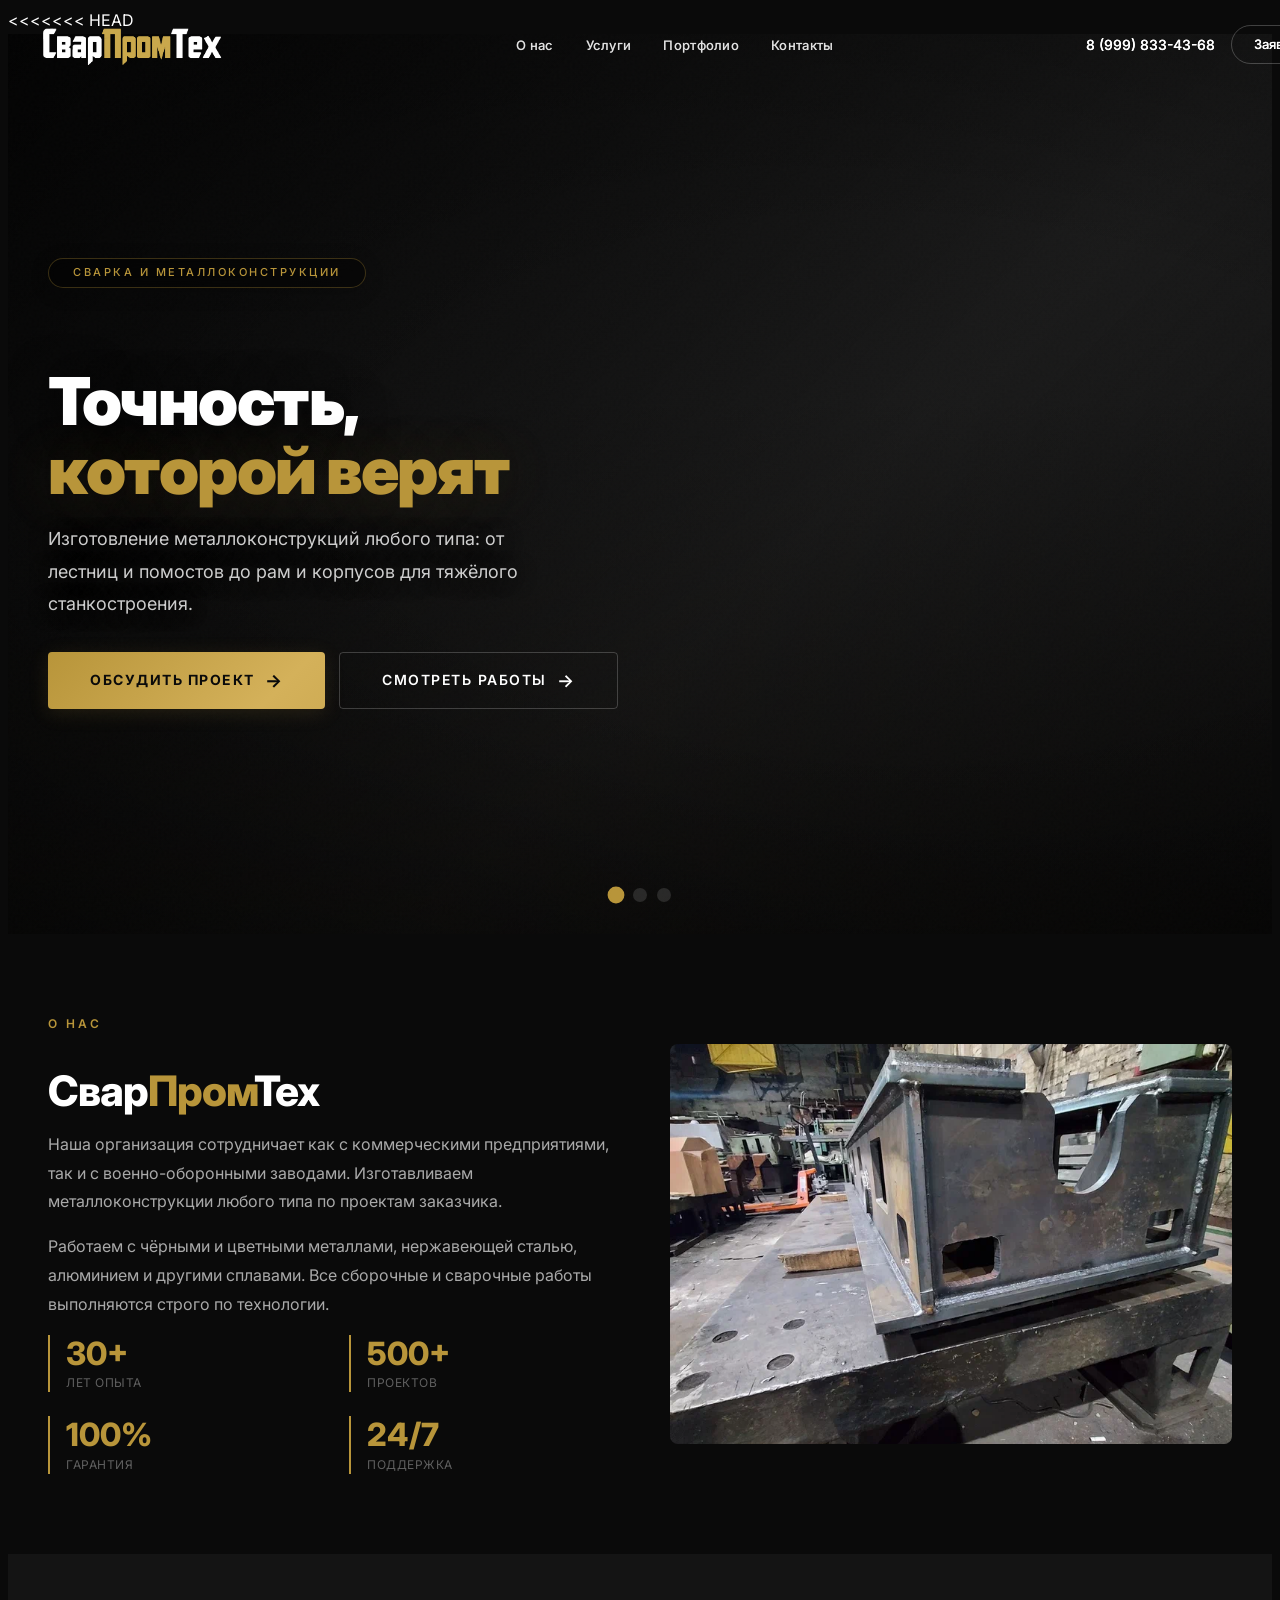
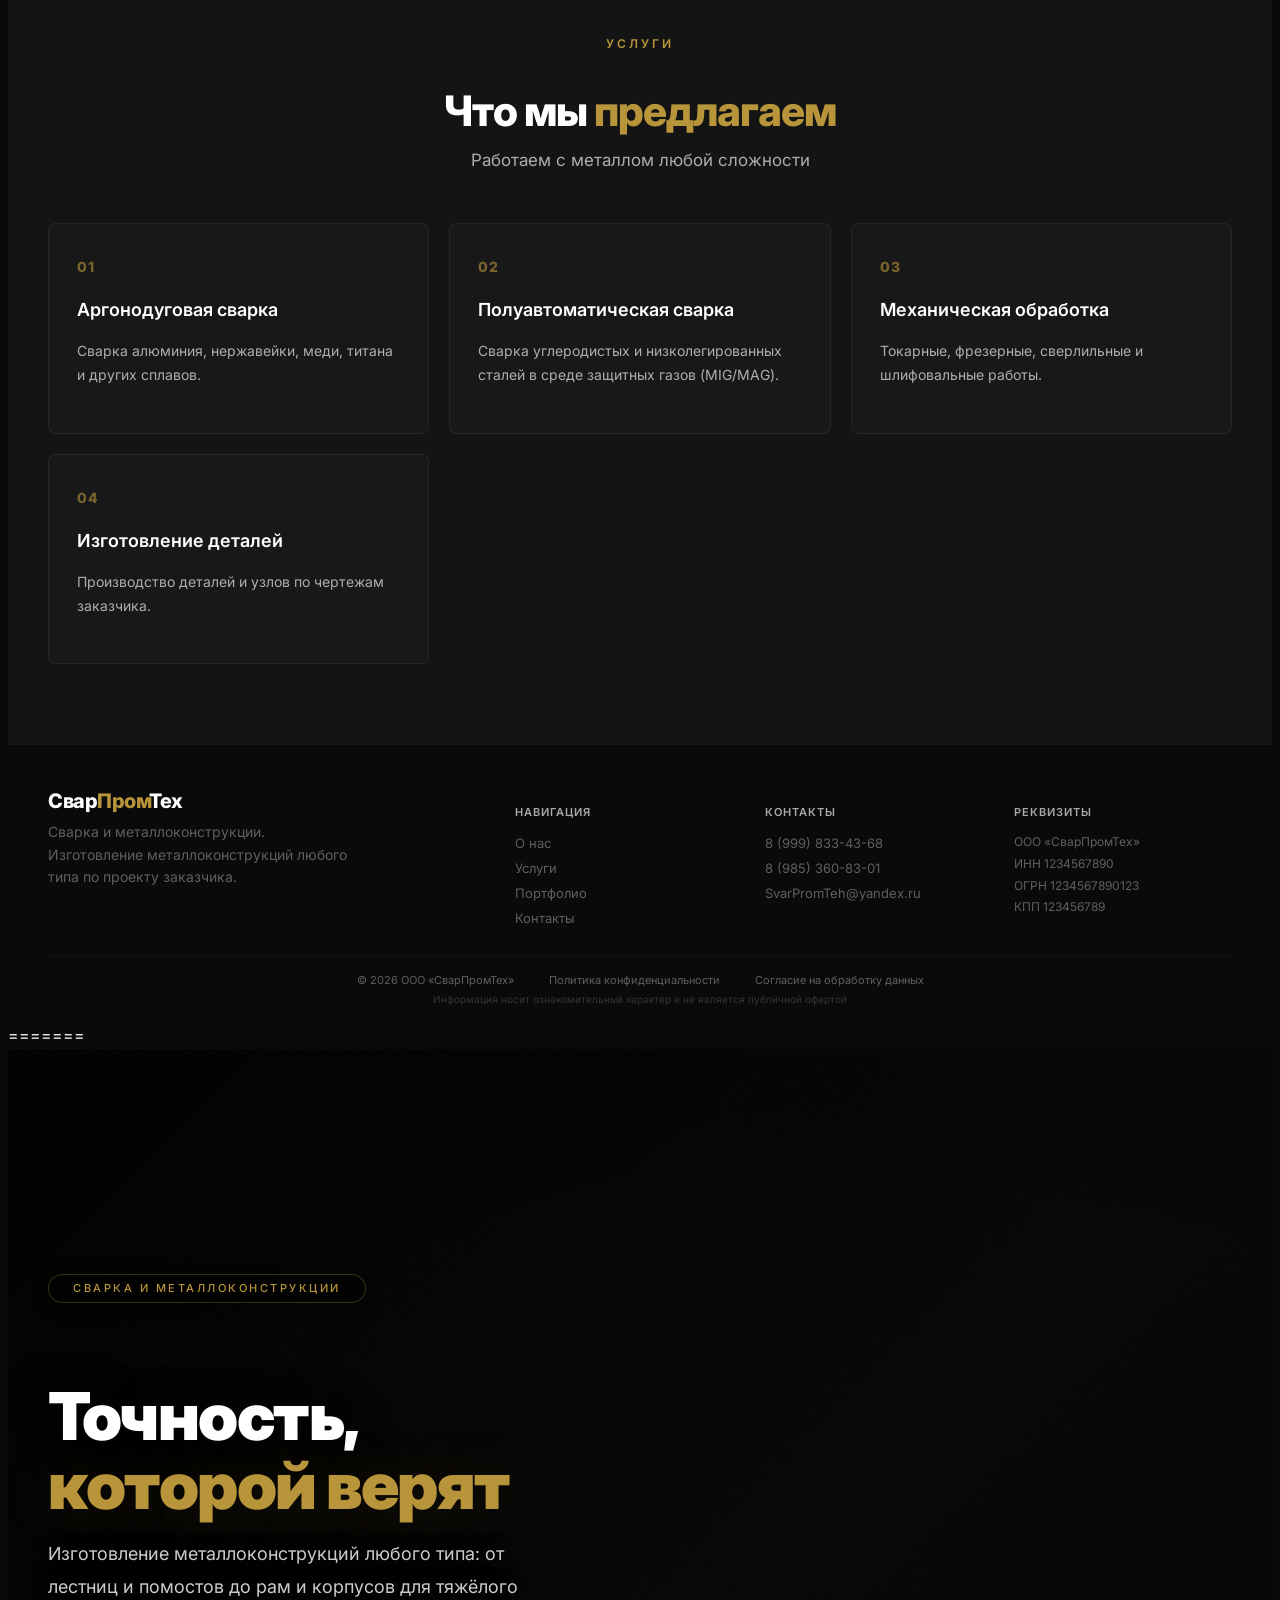
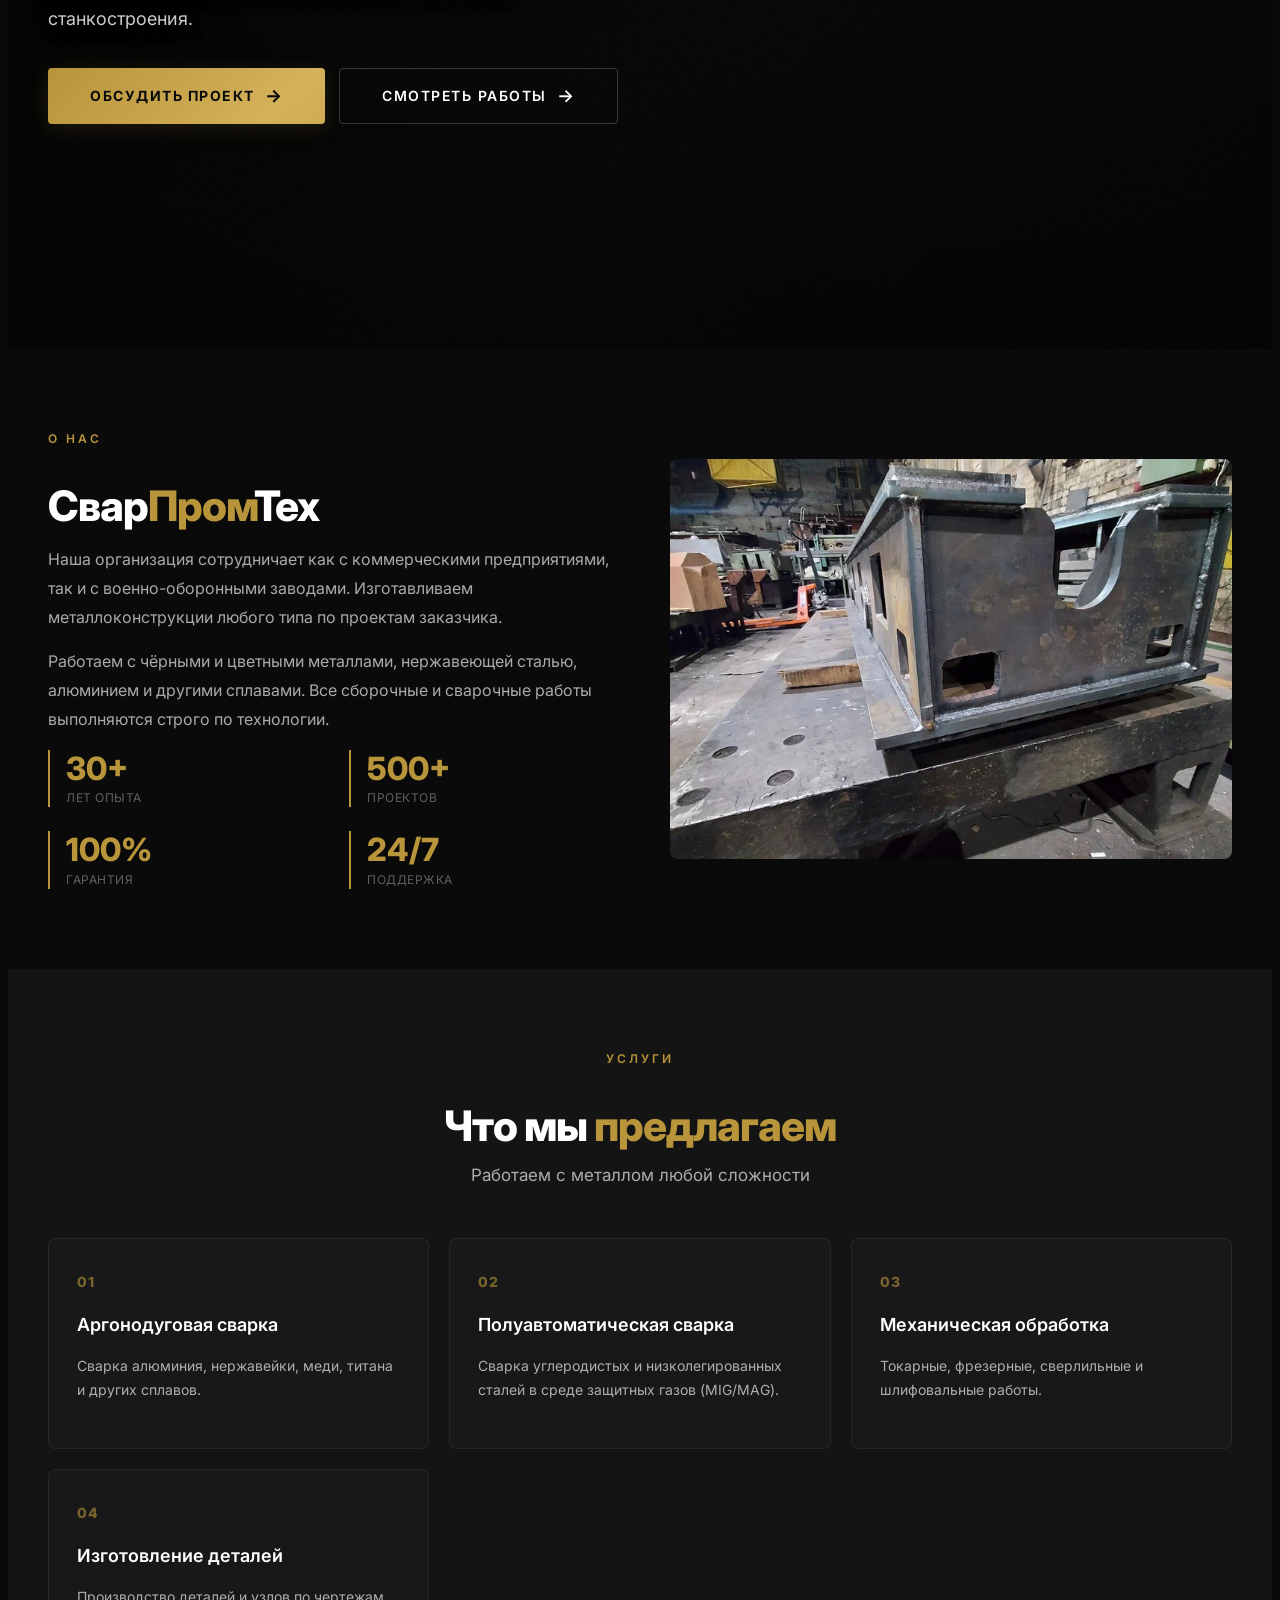
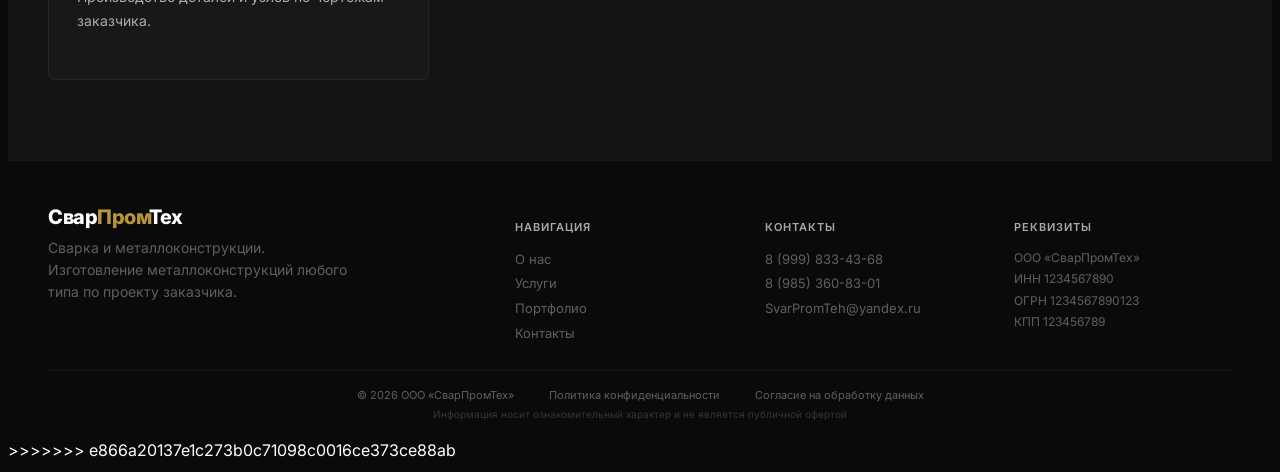
==== commit 009fd5d5: "Объединяем изменения" ====
--- a/index.html
+++ b/index.html
@@ -1,184 +1,370 @@
-<!DOCTYPE html>
-<html lang="ru">
-<head>
-    <meta charset="UTF-8">
-    <meta name="viewport" content="width=device-width, initial-scale=1.0">
-    <title>СварПромТех — Сварка и металлоконструкции</title>
-    <meta name="description" content="Сварка и изготовление металлоконструкций в Коломне. Аргонодуговая, полуавтоматическая сварка, механическая обработка.">
-    
-    <link href="https://fonts.googleapis.com/css2?family=Inter:wght@300;400;500;600;700;800;900&display=swap" rel="stylesheet">
-    <link rel="stylesheet" href="css/style.css">
-    <link rel="icon" type="image/x-icon" href="img/favicon.ico">
-    <link rel="shortcut icon" href="img/favicon.ico">
-</head>
-<body>
-
-    <!-- ==========================================
-    ХЕДЕР
-    ========================================== -->
-    <header class="header" id="header">
-        <a href="index.html" class="logo">
-            <img src="img/logo.png" alt="СварПромТех" class="logo-img">
-        </a>
-
-        <ul class="nav-menu" id="navMenu">
-            <li><a href="index.html#about">О нас</a></li>
-            <li><a href="index.html#services">Услуги</a></li>
-            <li><a href="portfolio.html">Портфолио</a></li>
-            <li><a href="contact.html">Контакты</a></li>
-        </ul>
-
-        <div class="header-actions">
-            <a href="tel:+79998334368" class="header-phone">8 (999) 833-43-68</a>
-            <a href="contact.html" class="btn-outline">Заявка</a>
-            <button class="burger" id="burger" aria-label="Меню">
-                <span></span>
-                <span></span>
-                <span></span>
-            </button>
-        </div>
-    </header>
-
-    <!-- ==========================================
-    ГЕРОЙ
-    ========================================== -->
-    <section class="hero" id="hero">
-        <div class="hero-bg" id="heroBg">
-            <!-- Слайды генерируются JS -->
-        </div>
-        <div class="hero-overlay"></div>
-        <div class="hero-content">
-            <span class="hero-badge">Сварка и металлоконструкции</span>
-            <h1>Точность,<br><span>которой верят</span></h1>
-            <p>Изготовление металлоконструкций любого типа: от лестниц и помостов до рам и корпусов для тяжёлого станкостроения.</p>
-            <div class="hero-buttons">
-                <a href="contact.html" class="btn-primary">
-                    Обсудить проект
-                    <span class="arrow">→</span>
-                </a>
-                <a href="portfolio.html" class="btn-secondary">
-                    Смотреть работы
-                    <span class="arrow">→</span>
-                </a>
-            </div>
-        </div>
-        <div class="hero-dots" id="heroDots"></div>
-    </section>
-
-    <!-- ==========================================
-    О НАС
-    ========================================== -->
-    <section class="section section-dark" id="about">
-        <div class="about-grid">
-            <div class="about-text">
-                <span class="section-label">О нас</span>
-                <h2 class="section-title">Свар<span>Пром</span>Тех</h2>
-                <p>
-                    Наша организация сотрудничает как с коммерческими предприятиями, так и с военно-оборонными заводами. Изготавливаем металлоконструкции любого типа по проектам заказчика.
-                </p>
-                <p>
-                    Работаем с чёрными и цветными металлами, нержавеющей сталью, алюминием и другими сплавами. Все сборочные и сварочные работы выполняются строго по технологии.
-                </p>
-                <div class="about-stats">
-                    <div class="stat-item">
-                        <div class="stat-number">30+</div>
-                        <div class="stat-label">Лет опыта</div>
-                    </div>
-                    <div class="stat-item">
-                        <div class="stat-number">500+</div>
-                        <div class="stat-label">Проектов</div>
-                    </div>
-                    <div class="stat-item">
-                        <div class="stat-number">100%</div>
-                        <div class="stat-label">Гарантия</div>
-                    </div>
-                    <div class="stat-item">
-                        <div class="stat-number">24/7</div>
-                        <div class="stat-label">Поддержка</div>
-                    </div>
-                </div>
-            </div>
-            <div class="about-image">
-                <img src="img/about.jpg" alt="Сварка металлоконструкций" loading="lazy">
-            </div>
-        </div>
-    </section>
-
-    <!-- ==========================================
-    УСЛУГИ — 4 ШТУКИ
-    ========================================== -->
-    <section class="section section-gray" id="services">
-        <div class="section-center">
-            <span class="section-label">Услуги</span>
-            <h2 class="section-title">Что мы <span>предлагаем</span></h2>
-            <p class="section-subtitle">Работаем с металлом любой сложности</p>
-        </div>
-
-        <div class="services-grid">
-            <div class="service-card">
-                <span class="service-number">01</span>
-                <h3>Аргонодуговая сварка</h3>
-                <p>Сварка алюминия, нержавейки, меди, титана и других сплавов.</p>
-            </div>
-            <div class="service-card">
-                <span class="service-number">02</span>
-                <h3>Полуавтоматическая сварка</h3>
-                <p>Сварка углеродистых и низколегированных сталей в среде защитных газов (MIG/MAG).</p>
-            </div>
-            <div class="service-card">
-                <span class="service-number">03</span>
-                <h3>Механическая обработка</h3>
-                <p>Токарные, фрезерные, сверлильные и шлифовальные работы.</p>
-            </div>
-            <div class="service-card">
-                <span class="service-number">04</span>
-                <h3>Изготовление деталей</h3>
-                <p>Производство деталей и узлов по чертежам заказчика.</p>
-            </div>
-        </div>
-    </section>
-
-    <!-- ==========================================
-    ФУТЕР
-    ========================================== -->
-    <footer class="footer">
-        <div class="footer-inner">
-            <div class="footer-brand">
-                <div class="footer-logo">Свар<span>Пром</span>Тех</div>
-                <p>Сварка и металлоконструкции. Изготовление металлоконструкций любого типа по проекту заказчика.</p>
-            </div>
-            <div>
-                <h5>Навигация</h5>
-                <a href="index.html#about">О нас</a>
-                <a href="index.html#services">Услуги</a>
-                <a href="portfolio.html">Портфолио</a>
-                <a href="contact.html">Контакты</a>
-            </div>
-            <div>
-                <h5>Контакты</h5>
-                <a href="tel:+79998334368">8 (999) 833-43-68</a>
-                <a href="tel:+79853608301">8 (985) 360-83-01</a>
-                <a href="mailto:SvarPromTeh@yandex.ru">SvarPromTeh@yandex.ru</a>
-            </div>
-            <div class="footer-reqs">
-                <h5>Реквизиты</h5>
-                <p>ООО «СварПромТех»<br>ИНН 1234567890<br>ОГРН 1234567890123<br>КПП 123456789</p>
-            </div>
-        </div>
-        <div class="footer-legal">
-            <div class="footer-legal-inner">
-                <span>© 2026 ООО «СварПромТех»</span>
-                <span class="sep">·</span>
-                <span class="hover-link">Политика конфиденциальности</span>
-                <span class="sep">·</span>
-                <span class="hover-link">Согласие на обработку данных</span>
-            </div>
-            <div class="footer-legal-inner footer-legal-small">
-                <span>Информация носит ознакомительный характер и не является публичной офертой</span>
-            </div>
-        </div>
-    </footer>
-
-    <script src="js/script.js"></script>
-</body>
+<<<<<<< HEAD
+<!DOCTYPE html>
+<html lang="ru">
+<head>
+    <meta charset="UTF-8">
+    <meta name="viewport" content="width=device-width, initial-scale=1.0">
+    <title>СварПромТех — Сварка и металлоконструкции</title>
+    <meta name="description" content="Сварка и изготовление металлоконструкций в Коломне. Аргонодуговая, полуавтоматическая сварка, механическая обработка.">
+    
+    <link href="https://fonts.googleapis.com/css2?family=Inter:wght@300;400;500;600;700;800;900&display=swap" rel="stylesheet">
+    <link rel="stylesheet" href="css/style.css">
+    <link rel="icon" type="image/x-icon" href="img/favicon.ico">
+    <link rel="shortcut icon" href="img/favicon.ico">
+</head>
+<body>
+
+    <!-- ==========================================
+    ХЕДЕР
+    ========================================== -->
+    <header class="header" id="header">
+        <a href="index.html" class="logo">
+            <img src="img/logo.png" alt="СварПромТех" class="logo-img">
+        </a>
+
+        <ul class="nav-menu" id="navMenu">
+            <li><a href="index.html#about">О нас</a></li>
+            <li><a href="index.html#services">Услуги</a></li>
+            <li><a href="portfolio.html">Портфолио</a></li>
+            <li><a href="contact.html">Контакты</a></li>
+        </ul>
+
+        <div class="header-actions">
+            <a href="tel:+79998334368" class="header-phone">8 (999) 833-43-68</a>
+            <a href="contact.html" class="btn-outline">Заявка</a>
+            <button class="burger" id="burger" aria-label="Меню">
+                <span></span>
+                <span></span>
+                <span></span>
+            </button>
+        </div>
+    </header>
+
+    <!-- ==========================================
+    ГЕРОЙ
+    ========================================== -->
+    <section class="hero" id="hero">
+        <div class="hero-bg" id="heroBg">
+            <!-- Слайды генерируются JS -->
+        </div>
+        <div class="hero-overlay"></div>
+        <div class="hero-content">
+            <span class="hero-badge">Сварка и металлоконструкции</span>
+            <h1>Точность,<br><span>которой верят</span></h1>
+            <p>Изготовление металлоконструкций любого типа: от лестниц и помостов до рам и корпусов для тяжёлого станкостроения.</p>
+            <div class="hero-buttons">
+                <a href="contact.html" class="btn-primary">
+                    Обсудить проект
+                    <span class="arrow">→</span>
+                </a>
+                <a href="portfolio.html" class="btn-secondary">
+                    Смотреть работы
+                    <span class="arrow">→</span>
+                </a>
+            </div>
+        </div>
+        <div class="hero-dots" id="heroDots"></div>
+    </section>
+
+    <!-- ==========================================
+    О НАС
+    ========================================== -->
+    <section class="section section-dark" id="about">
+        <div class="about-grid">
+            <div class="about-text">
+                <span class="section-label">О нас</span>
+                <h2 class="section-title">Свар<span>Пром</span>Тех</h2>
+                <p>
+                    Наша организация сотрудничает как с коммерческими предприятиями, так и с военно-оборонными заводами. Изготавливаем металлоконструкции любого типа по проектам заказчика.
+                </p>
+                <p>
+                    Работаем с чёрными и цветными металлами, нержавеющей сталью, алюминием и другими сплавами. Все сборочные и сварочные работы выполняются строго по технологии.
+                </p>
+                <div class="about-stats">
+                    <div class="stat-item">
+                        <div class="stat-number">30+</div>
+                        <div class="stat-label">Лет опыта</div>
+                    </div>
+                    <div class="stat-item">
+                        <div class="stat-number">500+</div>
+                        <div class="stat-label">Проектов</div>
+                    </div>
+                    <div class="stat-item">
+                        <div class="stat-number">100%</div>
+                        <div class="stat-label">Гарантия</div>
+                    </div>
+                    <div class="stat-item">
+                        <div class="stat-number">24/7</div>
+                        <div class="stat-label">Поддержка</div>
+                    </div>
+                </div>
+            </div>
+            <div class="about-image">
+                <img src="img/about.jpg" alt="Сварка металлоконструкций" loading="lazy">
+            </div>
+        </div>
+    </section>
+
+    <!-- ==========================================
+    УСЛУГИ — 4 ШТУКИ
+    ========================================== -->
+    <section class="section section-gray" id="services">
+        <div class="section-center">
+            <span class="section-label">Услуги</span>
+            <h2 class="section-title">Что мы <span>предлагаем</span></h2>
+            <p class="section-subtitle">Работаем с металлом любой сложности</p>
+        </div>
+
+        <div class="services-grid">
+            <div class="service-card">
+                <span class="service-number">01</span>
+                <h3>Аргонодуговая сварка</h3>
+                <p>Сварка алюминия, нержавейки, меди, титана и других сплавов.</p>
+            </div>
+            <div class="service-card">
+                <span class="service-number">02</span>
+                <h3>Полуавтоматическая сварка</h3>
+                <p>Сварка углеродистых и низколегированных сталей в среде защитных газов (MIG/MAG).</p>
+            </div>
+            <div class="service-card">
+                <span class="service-number">03</span>
+                <h3>Механическая обработка</h3>
+                <p>Токарные, фрезерные, сверлильные и шлифовальные работы.</p>
+            </div>
+            <div class="service-card">
+                <span class="service-number">04</span>
+                <h3>Изготовление деталей</h3>
+                <p>Производство деталей и узлов по чертежам заказчика.</p>
+            </div>
+        </div>
+    </section>
+
+    <!-- ==========================================
+    ФУТЕР
+    ========================================== -->
+    <footer class="footer">
+        <div class="footer-inner">
+            <div class="footer-brand">
+                <div class="footer-logo">Свар<span>Пром</span>Тех</div>
+                <p>Сварка и металлоконструкции. Изготовление металлоконструкций любого типа по проекту заказчика.</p>
+            </div>
+            <div>
+                <h5>Навигация</h5>
+                <a href="index.html#about">О нас</a>
+                <a href="index.html#services">Услуги</a>
+                <a href="portfolio.html">Портфолио</a>
+                <a href="contact.html">Контакты</a>
+            </div>
+            <div>
+                <h5>Контакты</h5>
+                <a href="tel:+79998334368">8 (999) 833-43-68</a>
+                <a href="tel:+79853608301">8 (985) 360-83-01</a>
+                <a href="mailto:SvarPromTeh@yandex.ru">SvarPromTeh@yandex.ru</a>
+            </div>
+            <div class="footer-reqs">
+                <h5>Реквизиты</h5>
+                <p>ООО «СварПромТех»<br>ИНН 1234567890<br>ОГРН 1234567890123<br>КПП 123456789</p>
+            </div>
+        </div>
+        <div class="footer-legal">
+            <div class="footer-legal-inner">
+                <span>© 2026 ООО «СварПромТех»</span>
+                <span class="sep">·</span>
+                <span class="hover-link">Политика конфиденциальности</span>
+                <span class="sep">·</span>
+                <span class="hover-link">Согласие на обработку данных</span>
+            </div>
+            <div class="footer-legal-inner footer-legal-small">
+                <span>Информация носит ознакомительный характер и не является публичной офертой</span>
+            </div>
+        </div>
+    </footer>
+
+    <script src="js/script.js"></script>
+</body>
+=======
+<!DOCTYPE html>
+<html lang="ru">
+<head>
+    <meta charset="UTF-8">
+    <meta name="viewport" content="width=device-width, initial-scale=1.0">
+    <title>СварПромТех — Сварка и металлоконструкции</title>
+    <meta name="description" content="Сварка и изготовление металлоконструкций в Коломне. Аргонодуговая, полуавтоматическая сварка, механическая обработка.">
+    
+    <link href="https://fonts.googleapis.com/css2?family=Inter:wght@300;400;500;600;700;800;900&display=swap" rel="stylesheet">
+    <link rel="stylesheet" href="css/style.css">
+    <link rel="icon" type="image/x-icon" href="img/favicon.ico">
+    <link rel="shortcut icon" href="img/favicon.ico">
+</head>
+<body>
+
+    <!-- ==========================================
+    ХЕДЕР
+    ========================================== -->
+    <header class="header" id="header">
+        <a href="index.html" class="logo">
+            <img src="img/logo.png" alt="СварПромТех" class="logo-img">
+        </a>
+
+        <ul class="nav-menu" id="navMenu">
+            <li><a href="index.html#about">О нас</a></li>
+            <li><a href="index.html#services">Услуги</a></li>
+            <li><a href="portfolio.html">Портфолио</a></li>
+            <li><a href="contact.html">Контакты</a></li>
+        </ul>
+
+        <div class="header-actions">
+            <a href="tel:+79998334368" class="header-phone">8 (999) 833-43-68</a>
+            <a href="contact.html" class="btn-outline">Заявка</a>
+            <button class="burger" id="burger" aria-label="Меню">
+                <span></span>
+                <span></span>
+                <span></span>
+            </button>
+        </div>
+    </header>
+
+    <!-- ==========================================
+    ГЕРОЙ
+    ========================================== -->
+    <section class="hero" id="hero">
+        <div class="hero-bg" id="heroBg">
+            <!-- Слайды генерируются JS -->
+        </div>
+        <div class="hero-overlay"></div>
+        <div class="hero-content">
+            <span class="hero-badge">Сварка и металлоконструкции</span>
+            <h1>Точность,<br><span>которой верят</span></h1>
+            <p>Изготовление металлоконструкций любого типа: от лестниц и помостов до рам и корпусов для тяжёлого станкостроения.</p>
+            <div class="hero-buttons">
+                <a href="contact.html" class="btn-primary">
+                    Обсудить проект
+                    <span class="arrow">→</span>
+                </a>
+                <a href="portfolio.html" class="btn-secondary">
+                    Смотреть работы
+                    <span class="arrow">→</span>
+                </a>
+            </div>
+        </div>
+        <div class="hero-dots" id="heroDots"></div>
+    </section>
+
+    <!-- ==========================================
+    О НАС
+    ========================================== -->
+    <section class="section section-dark" id="about">
+        <div class="about-grid">
+            <div class="about-text">
+                <span class="section-label">О нас</span>
+                <h2 class="section-title">Свар<span>Пром</span>Тех</h2>
+                <p>
+                    Наша организация сотрудничает как с коммерческими предприятиями, так и с военно-оборонными заводами. Изготавливаем металлоконструкции любого типа по проектам заказчика.
+                </p>
+                <p>
+                    Работаем с чёрными и цветными металлами, нержавеющей сталью, алюминием и другими сплавами. Все сборочные и сварочные работы выполняются строго по технологии.
+                </p>
+                <div class="about-stats">
+                    <div class="stat-item">
+                        <div class="stat-number">30+</div>
+                        <div class="stat-label">Лет опыта</div>
+                    </div>
+                    <div class="stat-item">
+                        <div class="stat-number">500+</div>
+                        <div class="stat-label">Проектов</div>
+                    </div>
+                    <div class="stat-item">
+                        <div class="stat-number">100%</div>
+                        <div class="stat-label">Гарантия</div>
+                    </div>
+                    <div class="stat-item">
+                        <div class="stat-number">24/7</div>
+                        <div class="stat-label">Поддержка</div>
+                    </div>
+                </div>
+            </div>
+            <div class="about-image">
+                <img src="img/about.jpg" alt="Сварка металлоконструкций" loading="lazy">
+            </div>
+        </div>
+    </section>
+
+    <!-- ==========================================
+    УСЛУГИ — 4 ШТУКИ
+    ========================================== -->
+    <section class="section section-gray" id="services">
+        <div class="section-center">
+            <span class="section-label">Услуги</span>
+            <h2 class="section-title">Что мы <span>предлагаем</span></h2>
+            <p class="section-subtitle">Работаем с металлом любой сложности</p>
+        </div>
+
+        <div class="services-grid">
+            <div class="service-card">
+                <span class="service-number">01</span>
+                <h3>Аргонодуговая сварка</h3>
+                <p>Сварка алюминия, нержавейки, меди, титана и других сплавов.</p>
+            </div>
+            <div class="service-card">
+                <span class="service-number">02</span>
+                <h3>Полуавтоматическая сварка</h3>
+                <p>Сварка углеродистых и низколегированных сталей в среде защитных газов (MIG/MAG).</p>
+            </div>
+            <div class="service-card">
+                <span class="service-number">03</span>
+                <h3>Механическая обработка</h3>
+                <p>Токарные, фрезерные, сверлильные и шлифовальные работы.</p>
+            </div>
+            <div class="service-card">
+                <span class="service-number">04</span>
+                <h3>Изготовление деталей</h3>
+                <p>Производство деталей и узлов по чертежам заказчика.</p>
+            </div>
+        </div>
+    </section>
+
+    <!-- ==========================================
+    ФУТЕР
+    ========================================== -->
+    <footer class="footer">
+        <div class="footer-inner">
+            <div class="footer-brand">
+                <div class="footer-logo">Свар<span>Пром</span>Тех</div>
+                <p>Сварка и металлоконструкции. Изготовление металлоконструкций любого типа по проекту заказчика.</p>
+            </div>
+            <div>
+                <h5>Навигация</h5>
+                <a href="index.html#about">О нас</a>
+                <a href="index.html#services">Услуги</a>
+                <a href="portfolio.html">Портфолио</a>
+                <a href="contact.html">Контакты</a>
+            </div>
+            <div>
+                <h5>Контакты</h5>
+                <a href="tel:+79998334368">8 (999) 833-43-68</a>
+                <a href="tel:+79853608301">8 (985) 360-83-01</a>
+                <a href="mailto:SvarPromTeh@yandex.ru">SvarPromTeh@yandex.ru</a>
+            </div>
+            <div class="footer-reqs">
+                <h5>Реквизиты</h5>
+                <p>ООО «СварПромТех»<br>ИНН 1234567890<br>ОГРН 1234567890123<br>КПП 123456789</p>
+            </div>
+        </div>
+        <div class="footer-legal">
+            <div class="footer-legal-inner">
+                <span>© 2026 ООО «СварПромТех»</span>
+                <span class="sep">·</span>
+                <span class="hover-link">Политика конфиденциальности</span>
+                <span class="sep">·</span>
+                <span class="hover-link">Согласие на обработку данных</span>
+            </div>
+            <div class="footer-legal-inner footer-legal-small">
+                <span>Информация носит ознакомительный характер и не является публичной офертой</span>
+            </div>
+        </div>
+    </footer>
+
+    <script src="js/script.js"></script>
+</body>
+>>>>>>> e866a20137e1c273b0c71098c0016ce373ce88ab
 </html>
--- a/css/style.css
+++ b/css/style.css
@@ -1,1292 +1,2664 @@
-/* ============================================
-   БАЗА
-   ============================================ */
-* {
-    margin: 0;
-    padding: 0;
-    box-sizing: border-box;
-}
-
-:root {
-    --gold: #b8953a;
-    --gold-dark: #9a7a2e;
-    --gold-light: #d4b15a;
-    --dark: #0a0a0a;
-    --dark-card: #121212;
-    --gray: #141414;
-    --gray-light: #f5f5f5;
-    --white: #ffffff;
-    --text-muted: rgba(255,255,255,0.35);
-    --text-secondary: rgba(255,255,255,0.65);
-    --border: rgba(255,255,255,0.06);
-    --radius: 8px;
-    --transition: 0.35s cubic-bezier(0.25, 0.46, 0.45, 0.94);
-    --shadow: 0 20px 60px rgba(0,0,0,0.4);
-}
-
-html {
-    scroll-behavior: smooth;
-}
-
-body {
-    font-family: 'Inter', -apple-system, BlinkMacSystemFont, sans-serif;
-    background: var(--dark);
-    color: var(--white);
-    line-height: 1.6;
-    -webkit-font-smoothing: antialiased;
-    -moz-osx-font-smoothing: grayscale;
-}
-
-img {
-    max-width: 100%;
-    height: auto;
-    display: block;
-}
-
-a {
-    text-decoration: none;
-    color: inherit;
-}
-
-/* ============================================
-   СКРОЛЛБАР
-   ============================================ */
-::-webkit-scrollbar {
-    width: 6px;
-}
-::-webkit-scrollbar-track {
-    background: var(--dark);
-}
-::-webkit-scrollbar-thumb {
-    background: var(--gold);
-    border-radius: 3px;
-}
-/* ============================================
-   ЛОГОТИП
-   ============================================ */
-.logo {
-    display: flex;
-    align-items: center;
-    flex-shrink: 0;
-    text-decoration: none;
-}
-
-.logo-img {
-    height: 44px;
-    width: auto;
-    display: block;
-    /* Если логотип светлый на тёмном фоне — ок */
-    /* Если нужно инвертировать — раскомментировать */
-    /* filter: brightness(0) invert(1); */
-}
-
-/* ============================================
-   АДАПТИВ — ЛОГОТИП
-   ============================================ */
-@media (max-width: 768px) {
-    .logo-img {
-        height: 36px;
-    }
-}
-
-@media (max-width: 480px) {
-    .logo-img {
-        height: 30px;
-    }
-}
-
-/* ============================================
-   ХЕДЕР
-   ============================================ */
-.header {
-    position: fixed;
-    top: 0;
-    left: 0;
-    width: 100%;
-    padding: 16px 40px;
-    display: flex;
-    justify-content: space-between;
-    align-items: center;
-    z-index: 1000;
-    background: transparent;
-    transition: var(--transition);
-}
-
-.header.scrolled {
-    background: rgba(10,10,10,0.92);
-    backdrop-filter: blur(20px);
-    -webkit-backdrop-filter: blur(20px);
-    border-bottom: 1px solid rgba(255,255,255,0.04);
-    padding: 10px 40px;
-}
-
-.logo {
-    font-family: 'Inter', sans-serif;
-    font-weight: 800;
-    font-size: 22px;
-    letter-spacing: -0.5px;
-    display: flex;
-    align-items: center;
-    gap: 10px;
-    flex-shrink: 0;
-}
-
-.logo-icon {
-    width: 40px;
-    height: 40px;
-    background: var(--gold);
-    border-radius: 50%;
-    display: flex;
-    align-items: center;
-    justify-content: center;
-    font-size: 18px;
-    font-weight: 900;
-    color: var(--dark);
-}
-
-.logo span {
-    color: var(--gold);
-}
-
-.nav-menu {
-    display: flex;
-    gap: 32px;
-    list-style: none;
-}
-
-.nav-menu a {
-    color: var(--text-secondary);
-    font-size: 13px;
-    font-weight: 500;
-    letter-spacing: 0.3px;
-    transition: var(--transition);
-    position: relative;
-}
-
-.nav-menu a::after {
-    content: '';
-    position: absolute;
-    bottom: -4px;
-    left: 0;
-    width: 0;
-    height: 2px;
-    background: var(--gold);
-    transition: var(--transition);
-}
-
-.nav-menu a:hover {
-    color: var(--white);
-}
-.nav-menu a:hover::after {
-    width: 100%;
-}
-
-.header-actions {
-    display: flex;
-    align-items: center;
-    gap: 16px;
-}
-
-.header-phone {
-    color: var(--white);
-    font-weight: 500;
-    font-size: 14px;
-    transition: var(--transition);
-}
-
-.header-phone:hover {
-    color: var(--gold);
-}
-
-.btn-outline {
-    padding: 8px 22px;
-    border: 1px solid rgba(255,255,255,0.12);
-    border-radius: 50px;
-    color: var(--white);
-    font-size: 13px;
-    font-weight: 500;
-    transition: var(--transition);
-    background: transparent;
-    cursor: pointer;
-}
-
-.btn-outline:hover {
-    border-color: var(--gold);
-    color: var(--gold);
-    background: rgba(184,149,58,0.06);
-}
-
-.burger {
-    display: none;
-    flex-direction: column;
-    gap: 5px;
-    background: none;
-    border: none;
-    cursor: pointer;
-    padding: 4px;
-}
-
-.burger span {
-    width: 26px;
-    height: 2px;
-    background: var(--white);
-    transition: var(--transition);
-    border-radius: 2px;
-    display: block;
-}
-
-.burger.active span:nth-child(1) {
-    transform: rotate(45deg) translate(5px, 5px);
-}
-.burger.active span:nth-child(2) {
-    opacity: 0;
-    transform: scaleX(0);
-}
-.burger.active span:nth-child(3) {
-    transform: rotate(-45deg) translate(5px, -5px);
-}
-
-/* ============================================
-   ГЕРОЙ
-   ============================================ */
-.hero {
-    position: relative;
-    width: 100%;
-    height: 100vh;
-    min-height: 640px;
-    overflow: hidden;
-    display: flex;
-    align-items: center;
-}
-
-.hero-bg {
-    position: absolute;
-    top: 0;
-    left: 0;
-    width: 100%;
-    height: 100%;
-    z-index: 0;
-}
-
-.hero-bg .slide {
-    position: absolute;
-    top: 0;
-    left: 0;
-    width: 100%;
-    height: 100%;
-    opacity: 0;
-    background-size: cover;
-    background-position: center;
-    transition: opacity 1.2s ease, transform 8s ease;
-    transform: scale(1);
-}
-
-.hero-bg .slide.active {
-    opacity: 1;
-    transform: scale(1.05);
-}
-
-/* Оверлей — глубокое затемнение */
-.hero-overlay {
-    position: absolute;
-    top: 0;
-    left: 0;
-    width: 100%;
-    height: 100%;
-    z-index: 1;
-    background: 
-        radial-gradient(ellipse at 70% 50%, transparent 40%, rgba(0,0,0,0.5) 100%),
-        linear-gradient(135deg, 
-            rgba(0,0,0,0.85) 0%, 
-            rgba(0,0,0,0.50) 40%, 
-            rgba(0,0,0,0.30) 60%, 
-            rgba(0,0,0,0.70) 100%
-        ),
-        linear-gradient(0deg, 
-            rgba(10,8,5,0.6) 0%, 
-            transparent 60%
-        );
-    pointer-events: none;
-}
-
-/* Зернистая текстура */
-.hero-overlay::after {
-    content: '';
-    position: absolute;
-    top: 0;
-    left: 0;
-    width: 100%;
-    height: 100%;
-    background-image: url("data:image/svg+xml,%3Csvg viewBox='0 0 512 512' xmlns='http://www.w3.org/2000/svg'%3E%3Cfilter id='noise'%3E%3CfeTurbulence type='fractalNoise' baseFrequency='0.65' numOctaves='1' stitchTiles='stitch'/%3E%3C/filter%3E%3Crect width='100%25' height='100%25' filter='url(%23noise)' opacity='0.04'/%3E%3C/svg%3E");
-    opacity: 0.5;
-    pointer-events: none;
-}
-
-.hero-content {
-    position: relative;
-    z-index: 2;
-    max-width: 780px;
-    padding: 0 40px;
-}
-
-.hero-badge {
-    display: inline-block;
-    border: 1px solid rgba(184,149,58,0.3);
-    padding: 5px 24px;
-    border-radius: 50px;
-    font-size: 11px;
-    font-weight: 500;
-    letter-spacing: 2.5px;
-    text-transform: uppercase;
-    color: var(--gold);
-    background: rgba(0,0,0,0.4);
-    backdrop-filter: blur(8px);
-    -webkit-backdrop-filter: blur(8px);
-    margin-bottom: 24px;
-    box-shadow: 0 4px 20px rgba(0,0,0,0.2);
-}
-
-.hero-content h1 {
-    font-size: clamp(38px, 5.5vw, 66px);
-    font-weight: 900;
-    line-height: 1.05;
-    letter-spacing: -1.5px;
-    margin-bottom: 16px;
-    text-shadow: 0 4px 40px rgba(0,0,0,0.6);
-}
-
-.hero-content h1 span {
-    color: var(--gold);
-    text-shadow: 0 0 60px rgba(184,149,58,0.15);
-}
-
-.hero-content p {
-    font-size: 18px;
-    color: rgba(255,255,255,0.8);
-    max-width: 520px;
-    line-height: 1.8;
-    margin-bottom: 32px;
-    text-shadow: 0 2px 20px rgba(0,0,0,0.5);
-}
-
-/* ============================================
-   КНОПКИ — ПРОМЫШЛЕННЫЙ СТИЛЬ
-   ============================================ */
-.btn-primary {
-    display: inline-flex;
-    align-items: center;
-    justify-content: center;
-    gap: 10px;
-    padding: 16px 42px;
-    background: linear-gradient(135deg, #b8953a 0%, #d4b15a 40%, #b8953a 100%);
-    background-size: 200% 200%;
-    color: #0a0a0a;
-    border: none;
-    border-radius: 4px;
-    font-weight: 700;
-    font-size: 14px;
-    text-transform: uppercase;
-    letter-spacing: 1.5px;
-    text-decoration: none;
-    transition: all 0.4s ease;
-    cursor: pointer;
-    position: relative;
-    overflow: hidden;
-    box-shadow: 0 4px 20px rgba(184,149,58,0.15);
-}
-
-.btn-primary::before {
-    content: '';
-    position: absolute;
-    top: -50%;
-    left: -50%;
-    width: 200%;
-    height: 200%;
-    background: linear-gradient(
-        45deg,
-        transparent 30%,
-        rgba(255,255,255,0.1) 40%,
-        rgba(255,255,255,0.2) 50%,
-        rgba(255,255,255,0.1) 60%,
-        transparent 70%
-    );
-    transform: rotate(45deg) translateX(-100%);
-    transition: 0.8s ease;
-}
-
-.btn-primary:hover::before {
-    transform: rotate(45deg) translateX(100%);
-}
-
-.btn-primary:hover {
-    background: linear-gradient(135deg, #d4b15a 0%, #e8ca7a 40%, #d4b15a 100%);
-    background-size: 200% 200%;
-    transform: translateY(-3px);
-    box-shadow: 0 12px 40px rgba(184,149,58,0.3);
-}
-
-.btn-primary:active {
-    transform: translateY(0px) scale(0.97);
-}
-
-.btn-primary .arrow {
-    display: inline-block;
-    transition: transform 0.3s ease;
-    font-size: 18px;
-    line-height: 1;
-}
-
-.btn-primary:hover .arrow {
-    transform: translateX(4px);
-}
-
-.btn-secondary {
-    display: inline-flex;
-    align-items: center;
-    justify-content: center;
-    gap: 10px;
-    padding: 16px 42px;
-    background: transparent;
-    color: var(--white);
-    border: 1.5px solid rgba(255,255,255,0.2);
-    border-radius: 4px;
-    font-weight: 600;
-    font-size: 14px;
-    text-transform: uppercase;
-    letter-spacing: 1.5px;
-    text-decoration: none;
-    transition: all 0.4s ease;
-    cursor: pointer;
-    position: relative;
-}
-
-.btn-secondary::after {
-    content: '';
-    position: absolute;
-    bottom: 0;
-    left: 50%;
-    width: 0;
-    height: 2px;
-    background: var(--gold);
-    transition: all 0.4s ease;
-    transform: translateX(-50%);
-}
-
-.btn-secondary:hover {
-    border-color: var(--gold);
-    color: var(--gold);
-    background: rgba(184,149,58,0.05);
-    transform: translateY(-3px);
-}
-
-.btn-secondary:hover::after {
-    width: 60%;
-}
-
-.btn-secondary:active {
-    transform: translateY(0px) scale(0.97);
-}
-
-.btn-secondary .arrow {
-    display: inline-block;
-    transition: transform 0.3s ease;
-    font-size: 18px;
-    line-height: 1;
-}
-
-.btn-secondary:hover .arrow {
-    transform: translateX(4px);
-}
-
-.hero-buttons {
-    display: flex;
-    gap: 14px;
-    flex-wrap: wrap;
-}
-
-.hero-dots {
-    position: absolute;
-    bottom: 32px;
-    left: 50%;
-    transform: translateX(-50%);
-    z-index: 3;
-    display: flex;
-    gap: 10px;
-}
-
-.hero-dots .dot {
-    width: 10px;
-    height: 10px;
-    border-radius: 50%;
-    background: rgba(255,255,255,0.12);
-    border: 2px solid transparent;
-    cursor: pointer;
-    transition: var(--transition);
-}
-
-.hero-dots .dot.active {
-    background: var(--gold);
-    border-color: var(--gold);
-    transform: scale(1.2);
-}
-
-.hero-dots .dot:hover {
-    background: rgba(255,255,255,0.25);
-}
-
-/* ============================================
-   СЕКЦИИ
-   ============================================ */
-.section {
-    max-width: 1240px;
-    margin: 0 auto;
-    padding: 80px 40px;
-}
-
-.section-dark {
-    background: var(--dark);
-}
-
-.section-gray {
-    background: var(--gray);
-}
-
-.section-light {
-    background: var(--gray-light);
-    color: var(--dark);
-}
-
-.section-label {
-    font-size: 12px;
-    font-weight: 600;
-    letter-spacing: 3px;
-    text-transform: uppercase;
-    color: var(--gold);
-    display: block;
-    margin-bottom: 6px;
-}
-
-.section-title {
-    font-size: clamp(30px, 3.5vw, 42px);
-    font-weight: 800;
-    letter-spacing: -1px;
-    line-height: 1.1;
-    margin-bottom: 12px;
-}
-
-.section-title span {
-    color: var(--gold);
-}
-
-.section-subtitle {
-    font-size: 17px;
-    color: var(--text-secondary);
-    max-width: 540px;
-    line-height: 1.7;
-}
-
-.section-light .section-subtitle {
-    color: #666;
-}
-
-.section-center {
-    text-align: center;
-}
-
-.section-center .section-subtitle {
-    margin: 0 auto 48px;
-}
-
-/* ============================================
-   О НАС
-   ============================================ */
-.about-grid {
-    display: grid;
-    grid-template-columns: 1fr 1fr;
-    gap: 60px;
-    align-items: center;
-}
-
-.about-text p {
-    font-size: 16px;
-    color: var(--text-secondary);
-    line-height: 1.8;
-    margin-bottom: 16px;
-}
-
-.about-stats {
-    display: grid;
-    grid-template-columns: 1fr 1fr;
-    gap: 24px 40px;
-    margin-top: 8px;
-}
-
-.stat-item {
-    border-left: 2px solid var(--gold);
-    padding-left: 16px;
-}
-
-.stat-number {
-    font-weight: 800;
-    font-size: 32px;
-    color: var(--gold);
-    line-height: 1.2;
-}
-
-.stat-label {
-    font-size: 12px;
-    text-transform: uppercase;
-    letter-spacing: 0.5px;
-    color: var(--text-muted);
-}
-
-.about-image {
-    background: var(--gray);
-    border-radius: var(--radius);
-    height: 400px;
-    overflow: hidden;
-    position: relative;
-}
-
-.about-image img {
-    width: 100%;
-    height: 100%;
-    object-fit: cover;
-}
-
-/* ============================================
-   УСЛУГИ
-   ============================================ */
-.services-grid {
-    display: grid;
-    grid-template-columns: repeat(3, 1fr);
-    gap: 20px;
-    margin-top: 12px;
-}
-
-.service-card {
-    background: rgba(255,255,255,0.02);
-    border: 1px solid var(--border);
-    border-radius: var(--radius);
-    padding: 32px 28px;
-    transition: var(--transition);
-    position: relative;
-}
-
-.service-card:hover {
-    background: rgba(255,255,255,0.04);
-    border-color: rgba(184,149,58,0.15);
-    transform: translateY(-4px);
-}
-
-.service-number {
-    font-family: 'Inter', sans-serif;
-    font-weight: 800;
-    font-size: 14px;
-    color: var(--gold);
-    letter-spacing: 1px;
-    display: block;
-    margin-bottom: 8px;
-    opacity: 0.6;
-}
-
-.service-card h3 {
-    font-size: 18px;
-    font-weight: 600;
-    margin-bottom: 8px;
-}
-
-.service-card p {
-    font-size: 14px;
-    color: var(--text-secondary);
-    line-height: 1.7;
-}
-
-/* ============================================
-   ПОРТФОЛИО
-   ============================================ */
-.portfolio-grid {
-    display: grid;
-    grid-template-columns: repeat(auto-fill, minmax(260px, 1fr));
-    gap: 16px;
-    margin-top: 12px;
-}
-
-.portfolio-item {
-    position: relative;
-    border-radius: var(--radius);
-    overflow: hidden;
-    aspect-ratio: 4/3;
-    cursor: pointer;
-    background: var(--gray);
-    transition: var(--transition);
-}
-
-.portfolio-item img {
-    width: 100%;
-    height: 100%;
-    object-fit: cover;
-    transition: var(--transition);
-}
-
-.portfolio-item:hover img {
-    transform: scale(1.04);
-}
-
-.portfolio-item .overlay {
-    position: absolute;
-    bottom: 0;
-    left: 0;
-    right: 0;
-    padding: 20px 24px;
-    background: linear-gradient(0deg, rgba(0,0,0,0.8) 0%, transparent 100%);
-    opacity: 0;
-    transition: var(--transition);
-}
-
-.portfolio-item:hover .overlay {
-    opacity: 1;
-}
-
-.portfolio-item .overlay h4 {
-    font-size: 15px;
-    font-weight: 600;
-}
-
-.portfolio-item .overlay span {
-    font-size: 12px;
-    color: var(--text-secondary);
-}
-
-/* ============================================
-   ПРЕИМУЩЕСТВА
-   ============================================ */
-.benefits-grid {
-    display: grid;
-    grid-template-columns: repeat(4, 1fr);
-    gap: 20px;
-    margin-top: 12px;
-}
-
-.benefit-card {
-    background: rgba(255,255,255,0.02);
-    border: 1px solid var(--border);
-    border-radius: var(--radius);
-    padding: 28px 24px;
-    text-align: left;
-    transition: var(--transition);
-}
-
-.benefit-card:hover {
-    border-color: rgba(184,149,58,0.2);
-    transform: translateY(-3px);
-}
-
-.benefit-number {
-    font-family: 'Inter', sans-serif;
-    font-weight: 800;
-    font-size: 13px;
-    color: var(--gold);
-    letter-spacing: 1px;
-    display: block;
-    margin-bottom: 8px;
-    opacity: 0.5;
-}
-
-.benefit-card h4 {
-    font-size: 16px;
-    font-weight: 600;
-    margin-bottom: 6px;
-}
-
-.benefit-card p {
-    font-size: 14px;
-    color: var(--text-secondary);
-    line-height: 1.6;
-}
-
-/* ============================================
-   КОНТАКТЫ — ТЁМНАЯ ВЕРСИЯ
-   ============================================ */
-.contact-wrapper {
-    display: grid;
-    grid-template-columns: 1fr 1fr;
-    gap: 50px;
-    background: var(--gray);
-    border: 1px solid var(--border);
-    border-radius: var(--radius);
-    padding: 48px;
-    margin-top: 12px;
-}
-
-.contact-info h3 {
-    font-size: 22px;
-    font-weight: 700;
-    margin-bottom: 24px;
-    color: var(--white);
-}
-
-.contact-item {
-    margin-bottom: 20px;
-    padding-bottom: 20px;
-    border-bottom: 1px solid var(--border);
-}
-
-.contact-item:last-child {
-    border-bottom: none;
-    margin-bottom: 0;
-    padding-bottom: 0;
-}
-
-.contact-item .label {
-    font-size: 11px;
-    text-transform: uppercase;
-    letter-spacing: 1.5px;
-    color: var(--gold);
-    font-weight: 600;
-    display: block;
-    margin-bottom: 4px;
-}
-
-.contact-item .value {
-    font-size: 15px;
-    color: var(--text-secondary);
-    line-height: 1.6;
-}
-
-.contact-item .value a {
-    color: var(--text-secondary);
-    transition: var(--transition);
-}
-
-.contact-item .value a:hover {
-    color: var(--gold);
-}
-
-.contact-note .value {
-    color: var(--gold);
-    font-weight: 500;
-}
-
-/* ============================================
-   ФОРМА — ТЁМНАЯ
-   ============================================ */
-.contact-form .form-group {
-    margin-bottom: 16px;
-}
-
-.contact-form label {
-    display: block;
-    font-size: 12px;
-    font-weight: 500;
-    color: var(--text-muted);
-    text-transform: uppercase;
-    letter-spacing: 0.5px;
-    margin-bottom: 5px;
-}
-
-.contact-form input,
-.contact-form textarea {
-    width: 100%;
-    padding: 14px 18px;
-    background: rgba(255,255,255,0.04);
-    border: 1px solid var(--border);
-    border-radius: var(--radius);
-    font-size: 14px;
-    font-family: 'Inter', sans-serif;
-    transition: var(--transition);
-    color: var(--white);
-}
-
-.contact-form input::placeholder,
-.contact-form textarea::placeholder {
-    color: var(--text-muted);
-}
-
-.contact-form input:focus,
-.contact-form textarea:focus {
-    outline: none;
-    border-color: var(--gold);
-    background: rgba(255,255,255,0.06);
-    box-shadow: 0 0 0 4px rgba(184,149,58,0.06);
-}
-
-.contact-form textarea {
-    height: 100px;
-    resize: vertical;
-}
-
-.contact-form .btn-full {
-    width: 100%;
-    text-align: center;
-    border-radius: var(--radius);
-    padding: 16px 38px;
-    font-size: 15px;
-    margin-top: 4px;
-}
-
-.contact-form .form-hint {
-    text-align: center;
-    font-size: 12px;
-    color: var(--text-muted);
-    margin-top: 12px;
-    letter-spacing: 0.3px;
-}
-
-/* ============================================
-   ФУТЕР — ЦЕЛЬНЫЙ
-   ============================================ */
-.footer {
-    background: var(--dark);
-    padding: 40px 40px 16px;
-    border-top: 1px solid var(--border);
-}
-
-.footer-inner {
-    max-width: 1240px;
-    margin: 0 auto;
-    display: grid;
-    grid-template-columns: 2fr 1fr 1fr 1fr;
-    gap: 32px;
-    padding-bottom: 24px;
-    border-bottom: 1px solid rgba(255,255,255,0.04);
-}
-
-/* Бренд */
-.footer-brand p {
-    font-size: 14px;
-    color: var(--text-muted);
-    margin-top: 4px;
-    max-width: 300px;
-    line-height: 1.6;
-}
-
-.footer-logo {
-    font-weight: 800;
-    font-size: 20px;
-    letter-spacing: -0.5px;
-}
-
-.footer-logo span {
-    color: var(--gold);
-}
-
-/* Заголовки */
-.footer h5 {
-    font-size: 11px;
-    font-weight: 600;
-    text-transform: uppercase;
-    letter-spacing: 1px;
-    color: var(--text-secondary);
-    margin-bottom: 10px;
-}
-
-/* Ссылки */
-.footer a {
-    display: block;
-    color: var(--text-muted);
-    font-size: 13px;
-    padding: 2px 0;
-    transition: var(--transition);
-}
-
-.footer a:hover {
-    color: var(--white);
-}
-
-/* Реквизиты */
-.footer-reqs p {
-    font-size: 12px;
-    color: var(--text-muted);
-    line-height: 1.8;
-    margin: 0;
-}
-
-/* ============================================
-   ФУТЕР — НИЗ (ЮРИДИЧЕСКИЙ)
-   ============================================ */
-.footer-legal {
-    max-width: 1240px;
-    margin: 0 auto;
-    padding-top: 16px;
-}
-
-.footer-legal-inner {
-    display: flex;
-    justify-content: center;
-    align-items: center;
-    flex-wrap: wrap;
-    gap: 4px 16px;
-    font-size: 11px;
-    color: var(--text-muted);
-    text-align: center;
-}
-
-.footer-legal-inner span {
-    color: var(--text-muted);
-}
-
-.footer-legal-inner .sep {
-    color: rgba(255,255,255,0.08);
-}
-
-.footer-legal-inner .hover-link {
-    transition: var(--transition);
-    cursor: default;
-}
-
-.footer-legal-inner .hover-link:hover {
-    color: var(--text-secondary);
-}
-
-.footer-legal-small {
-    font-size: 10px;
-    opacity: 0.5;
-    margin-top: 2px;
-}
-
-/* ============================================
-   АДАПТИВ
-   ============================================ */
-@media (max-width: 768px) {
-    .footer {
-        padding: 28px 20px 12px;
-    }
-
-    .footer-inner {
-        grid-template-columns: 1fr 1fr;
-        gap: 20px;
-        padding-bottom: 18px;
-    }
-
-    .footer-brand {
-        grid-column: 1 / -1;
-    }
-
-    .footer-legal-inner {
-        font-size: 10px;
-        gap: 2px 12px;
-    }
-
-    .footer-legal-small {
-        font-size: 9px;
-    }
-}
-
-@media (max-width: 480px) {
-    .footer-inner {
-        grid-template-columns: 1fr;
-        gap: 16px;
-    }
-
-    .footer-brand {
-        grid-column: 1;
-    }
-
-    .footer-legal-inner {
-        flex-direction: column;
-        gap: 2px;
-    }
-
-    .footer-legal-inner .sep {
-        display: none;
-    }
-}
-
-/* ============================================
-   АНИМАЦИИ
-   ============================================ */
-.fade-up {
-    opacity: 0;
-    transform: translateY(30px);
-    transition: opacity 0.7s ease, transform 0.7s ease;
-}
-
-.fade-up.visible {
-    opacity: 1;
-    transform: translateY(0);
-}
-
-/* ============================================
-   АДАПТИВ
-   ============================================ */
-@media (max-width: 1024px) {
-    .services-grid {
-        grid-template-columns: repeat(2, 1fr);
-    }
-    .benefits-grid {
-        grid-template-columns: repeat(2, 1fr);
-    }
-    .header {
-        padding: 14px 30px;
-    }
-    .header.scrolled {
-        padding: 8px 30px;
-    }
-    .section {
-        padding: 60px 30px;
-    }
-}
-
-@media (max-width: 768px) {
-    .nav-menu {
-        display: none;
-        flex-direction: column;
-        position: absolute;
-        top: 100%;
-        left: 0;
-        width: 100%;
-        background: rgba(10,10,10,0.98);
-        backdrop-filter: blur(20px);
-        -webkit-backdrop-filter: blur(20px);
-        padding: 24px 30px;
-        gap: 14px;
-        border-bottom: 1px solid var(--border);
-    }
-
-    .nav-menu.open {
-        display: flex;
-    }
-
-    .burger {
-        display: flex;
-    }
-
-    .header-phone {
-        display: none;
-    }
-
-    .btn-outline {
-        display: none;
-    }
-
-    .hero-content {
-        padding: 0 24px;
-    }
-    .hero-content h1 {
-        font-size: 32px;
-    }
-    .hero-content p {
-        font-size: 15px;
-    }
-    .hero-overlay {
-        background: linear-gradient(135deg, 
-            rgba(0,0,0,0.9) 0%, 
-            rgba(0,0,0,0.6) 50%, 
-            rgba(0,0,0,0.8) 100%
-        );
-    }
-
-    .about-grid {
-        grid-template-columns: 1fr;
-        gap: 40px;
-    }
-    .about-image {
-        height: 260px;
-    }
-    .about-stats {
-        grid-template-columns: 1fr 1fr;
-        gap: 16px 24px;
-    }
-
-    .services-grid {
-        grid-template-columns: 1fr;
-    }
-
-    .benefits-grid {
-        grid-template-columns: 1fr 1fr;
-    }
-
-    .contact-wrapper {
-        grid-template-columns: 1fr;
-        padding: 28px 20px;
-        gap: 30px;
-    }
-
-    .footer-inner {
-        grid-template-columns: 1fr 1fr;
-        gap: 24px;
-    }
-
-    .section {
-        padding: 48px 20px;
-    }
-
-    .portfolio-grid {
-        grid-template-columns: repeat(auto-fill, minmax(160px, 1fr));
-        gap: 12px;
-    }
-}
-
-@media (max-width: 480px) {
-    .hero-content h1 {
-        font-size: 26px;
-    }
-    .hero {
-        min-height: 500px;
-    }
-    .hero-badge {
-        font-size: 9px;
-        padding: 3px 16px;
-        letter-spacing: 1.5px;
-    }
-    
-    .btn-primary,
-    .btn-secondary {
-        padding: 14px 28px;
-        font-size: 12px;
-        letter-spacing: 1px;
-        flex: 1;
-        min-width: 140px;
-    }
-    
-    .btn-primary .arrow,
-    .btn-secondary .arrow {
-        font-size: 15px;
-    }
-
-    .benefits-grid {
-        grid-template-columns: 1fr;
-    }
-
-    .about-stats {
-        grid-template-columns: 1fr;
-    }
-
-    .footer-inner {
-        grid-template-columns: 1fr;
-        gap: 20px;
-    }
-
-    .section {
-        padding: 36px 16px;
-    }
-
-    .portfolio-grid {
-        grid-template-columns: repeat(2, 1fr);
-        gap: 8px;
-    }
-
-    .contact-wrapper {
-        padding: 20px 16px;
-        border-radius: 6px;
-    }
-
-    .contact-info h3 {
-        font-size: 19px;
-    }
-
-    .contact-item {
-        margin-bottom: 14px;
-        padding-bottom: 14px;
-    }
-
-    .contact-item .value {
-        font-size: 13px;
-    }
-
-    .contact-form .btn-full {
-        padding: 14px 28px;
-        font-size: 14px;
-    }
+<<<<<<< HEAD
+/* ============================================
+   БАЗА
+   ============================================ */
+* {
+    margin: 0;
+    padding: 0;
+    box-sizing: border-box;
+}
+
+:root {
+    --gold: #b8953a;
+    --gold-dark: #9a7a2e;
+    --gold-light: #d4b15a;
+    --dark: #0a0a0a;
+    --dark-card: #121212;
+    --gray: #141414;
+    --gray-light: #f5f5f5;
+    --white: #ffffff;
+    --text-muted: rgba(255,255,255,0.35);
+    --text-secondary: rgba(255,255,255,0.65);
+    --border: rgba(255,255,255,0.06);
+    --radius: 8px;
+    --transition: 0.35s cubic-bezier(0.25, 0.46, 0.45, 0.94);
+    --shadow: 0 20px 60px rgba(0,0,0,0.4);
+}
+
+html {
+    scroll-behavior: smooth;
+}
+
+body {
+    font-family: 'Inter', -apple-system, BlinkMacSystemFont, sans-serif;
+    background: var(--dark);
+    color: var(--white);
+    line-height: 1.6;
+    -webkit-font-smoothing: antialiased;
+    -moz-osx-font-smoothing: grayscale;
+}
+
+img {
+    max-width: 100%;
+    height: auto;
+    display: block;
+}
+
+a {
+    text-decoration: none;
+    color: inherit;
+}
+
+/* ============================================
+   СКРОЛЛБАР
+   ============================================ */
+::-webkit-scrollbar {
+    width: 6px;
+}
+::-webkit-scrollbar-track {
+    background: var(--dark);
+}
+::-webkit-scrollbar-thumb {
+    background: var(--gold);
+    border-radius: 3px;
+}
+/* ============================================
+   ЛОГОТИП
+   ============================================ */
+.logo {
+    display: flex;
+    align-items: center;
+    flex-shrink: 0;
+    text-decoration: none;
+}
+
+.logo-img {
+    height: 44px;
+    width: auto;
+    display: block;
+    /* Если логотип светлый на тёмном фоне — ок */
+    /* Если нужно инвертировать — раскомментировать */
+    /* filter: brightness(0) invert(1); */
+}
+
+/* ============================================
+   АДАПТИВ — ЛОГОТИП
+   ============================================ */
+@media (max-width: 768px) {
+    .logo-img {
+        height: 36px;
+    }
+}
+
+@media (max-width: 480px) {
+    .logo-img {
+        height: 30px;
+    }
+}
+
+/* ============================================
+   ХЕДЕР
+   ============================================ */
+.header {
+    position: fixed;
+    top: 0;
+    left: 0;
+    width: 100%;
+    padding: 16px 40px;
+    display: flex;
+    justify-content: space-between;
+    align-items: center;
+    z-index: 1000;
+    background: transparent;
+    transition: var(--transition);
+}
+
+.header.scrolled {
+    background: rgba(10,10,10,0.92);
+    backdrop-filter: blur(20px);
+    -webkit-backdrop-filter: blur(20px);
+    border-bottom: 1px solid rgba(255,255,255,0.04);
+    padding: 10px 40px;
+}
+
+.logo {
+    font-family: 'Inter', sans-serif;
+    font-weight: 800;
+    font-size: 22px;
+    letter-spacing: -0.5px;
+    display: flex;
+    align-items: center;
+    gap: 10px;
+    flex-shrink: 0;
+}
+
+.logo-icon {
+    width: 40px;
+    height: 40px;
+    background: var(--gold);
+    border-radius: 50%;
+    display: flex;
+    align-items: center;
+    justify-content: center;
+    font-size: 18px;
+    font-weight: 900;
+    color: var(--dark);
+}
+
+.logo span {
+    color: var(--gold);
+}
+
+.nav-menu {
+    display: flex;
+    gap: 32px;
+    list-style: none;
+}
+
+.nav-menu a {
+    color: var(--text-secondary);
+    font-size: 13px;
+    font-weight: 500;
+    letter-spacing: 0.3px;
+    transition: var(--transition);
+    position: relative;
+}
+
+.nav-menu a::after {
+    content: '';
+    position: absolute;
+    bottom: -4px;
+    left: 0;
+    width: 0;
+    height: 2px;
+    background: var(--gold);
+    transition: var(--transition);
+}
+
+.nav-menu a:hover {
+    color: var(--white);
+}
+.nav-menu a:hover::after {
+    width: 100%;
+}
+
+.header-actions {
+    display: flex;
+    align-items: center;
+    gap: 16px;
+}
+
+.header-phone {
+    color: var(--white);
+    font-weight: 500;
+    font-size: 14px;
+    transition: var(--transition);
+}
+
+.header-phone:hover {
+    color: var(--gold);
+}
+
+.btn-outline {
+    padding: 8px 22px;
+    border: 1px solid rgba(255,255,255,0.12);
+    border-radius: 50px;
+    color: var(--white);
+    font-size: 13px;
+    font-weight: 500;
+    transition: var(--transition);
+    background: transparent;
+    cursor: pointer;
+}
+
+.btn-outline:hover {
+    border-color: var(--gold);
+    color: var(--gold);
+    background: rgba(184,149,58,0.06);
+}
+
+.burger {
+    display: none;
+    flex-direction: column;
+    gap: 5px;
+    background: none;
+    border: none;
+    cursor: pointer;
+    padding: 4px;
+}
+
+.burger span {
+    width: 26px;
+    height: 2px;
+    background: var(--white);
+    transition: var(--transition);
+    border-radius: 2px;
+    display: block;
+}
+
+.burger.active span:nth-child(1) {
+    transform: rotate(45deg) translate(5px, 5px);
+}
+.burger.active span:nth-child(2) {
+    opacity: 0;
+    transform: scaleX(0);
+}
+.burger.active span:nth-child(3) {
+    transform: rotate(-45deg) translate(5px, -5px);
+}
+
+/* ============================================
+   ГЕРОЙ
+   ============================================ */
+.hero {
+    position: relative;
+    width: 100%;
+    height: 100vh;
+    min-height: 640px;
+    overflow: hidden;
+    display: flex;
+    align-items: center;
+}
+
+.hero-bg {
+    position: absolute;
+    top: 0;
+    left: 0;
+    width: 100%;
+    height: 100%;
+    z-index: 0;
+}
+
+.hero-bg .slide {
+    position: absolute;
+    top: 0;
+    left: 0;
+    width: 100%;
+    height: 100%;
+    opacity: 0;
+    background-size: cover;
+    background-position: center;
+    transition: opacity 1.2s ease, transform 8s ease;
+    transform: scale(1);
+}
+
+.hero-bg .slide.active {
+    opacity: 1;
+    transform: scale(1.05);
+}
+
+/* Оверлей — глубокое затемнение */
+.hero-overlay {
+    position: absolute;
+    top: 0;
+    left: 0;
+    width: 100%;
+    height: 100%;
+    z-index: 1;
+    background: 
+        radial-gradient(ellipse at 70% 50%, transparent 40%, rgba(0,0,0,0.5) 100%),
+        linear-gradient(135deg, 
+            rgba(0,0,0,0.85) 0%, 
+            rgba(0,0,0,0.50) 40%, 
+            rgba(0,0,0,0.30) 60%, 
+            rgba(0,0,0,0.70) 100%
+        ),
+        linear-gradient(0deg, 
+            rgba(10,8,5,0.6) 0%, 
+            transparent 60%
+        );
+    pointer-events: none;
+}
+
+/* Зернистая текстура */
+.hero-overlay::after {
+    content: '';
+    position: absolute;
+    top: 0;
+    left: 0;
+    width: 100%;
+    height: 100%;
+    background-image: url("data:image/svg+xml,%3Csvg viewBox='0 0 512 512' xmlns='http://www.w3.org/2000/svg'%3E%3Cfilter id='noise'%3E%3CfeTurbulence type='fractalNoise' baseFrequency='0.65' numOctaves='1' stitchTiles='stitch'/%3E%3C/filter%3E%3Crect width='100%25' height='100%25' filter='url(%23noise)' opacity='0.04'/%3E%3C/svg%3E");
+    opacity: 0.5;
+    pointer-events: none;
+}
+
+.hero-content {
+    position: relative;
+    z-index: 2;
+    max-width: 780px;
+    padding: 0 40px;
+}
+
+.hero-badge {
+    display: inline-block;
+    border: 1px solid rgba(184,149,58,0.3);
+    padding: 5px 24px;
+    border-radius: 50px;
+    font-size: 11px;
+    font-weight: 500;
+    letter-spacing: 2.5px;
+    text-transform: uppercase;
+    color: var(--gold);
+    background: rgba(0,0,0,0.4);
+    backdrop-filter: blur(8px);
+    -webkit-backdrop-filter: blur(8px);
+    margin-bottom: 24px;
+    box-shadow: 0 4px 20px rgba(0,0,0,0.2);
+}
+
+.hero-content h1 {
+    font-size: clamp(38px, 5.5vw, 66px);
+    font-weight: 900;
+    line-height: 1.05;
+    letter-spacing: -1.5px;
+    margin-bottom: 16px;
+    text-shadow: 0 4px 40px rgba(0,0,0,0.6);
+}
+
+.hero-content h1 span {
+    color: var(--gold);
+    text-shadow: 0 0 60px rgba(184,149,58,0.15);
+}
+
+.hero-content p {
+    font-size: 18px;
+    color: rgba(255,255,255,0.8);
+    max-width: 520px;
+    line-height: 1.8;
+    margin-bottom: 32px;
+    text-shadow: 0 2px 20px rgba(0,0,0,0.5);
+}
+
+/* ============================================
+   КНОПКИ — ПРОМЫШЛЕННЫЙ СТИЛЬ
+   ============================================ */
+.btn-primary {
+    display: inline-flex;
+    align-items: center;
+    justify-content: center;
+    gap: 10px;
+    padding: 16px 42px;
+    background: linear-gradient(135deg, #b8953a 0%, #d4b15a 40%, #b8953a 100%);
+    background-size: 200% 200%;
+    color: #0a0a0a;
+    border: none;
+    border-radius: 4px;
+    font-weight: 700;
+    font-size: 14px;
+    text-transform: uppercase;
+    letter-spacing: 1.5px;
+    text-decoration: none;
+    transition: all 0.4s ease;
+    cursor: pointer;
+    position: relative;
+    overflow: hidden;
+    box-shadow: 0 4px 20px rgba(184,149,58,0.15);
+}
+
+.btn-primary::before {
+    content: '';
+    position: absolute;
+    top: -50%;
+    left: -50%;
+    width: 200%;
+    height: 200%;
+    background: linear-gradient(
+        45deg,
+        transparent 30%,
+        rgba(255,255,255,0.1) 40%,
+        rgba(255,255,255,0.2) 50%,
+        rgba(255,255,255,0.1) 60%,
+        transparent 70%
+    );
+    transform: rotate(45deg) translateX(-100%);
+    transition: 0.8s ease;
+}
+
+.btn-primary:hover::before {
+    transform: rotate(45deg) translateX(100%);
+}
+
+.btn-primary:hover {
+    background: linear-gradient(135deg, #d4b15a 0%, #e8ca7a 40%, #d4b15a 100%);
+    background-size: 200% 200%;
+    transform: translateY(-3px);
+    box-shadow: 0 12px 40px rgba(184,149,58,0.3);
+}
+
+.btn-primary:active {
+    transform: translateY(0px) scale(0.97);
+}
+
+.btn-primary .arrow {
+    display: inline-block;
+    transition: transform 0.3s ease;
+    font-size: 18px;
+    line-height: 1;
+}
+
+.btn-primary:hover .arrow {
+    transform: translateX(4px);
+}
+
+.btn-secondary {
+    display: inline-flex;
+    align-items: center;
+    justify-content: center;
+    gap: 10px;
+    padding: 16px 42px;
+    background: transparent;
+    color: var(--white);
+    border: 1.5px solid rgba(255,255,255,0.2);
+    border-radius: 4px;
+    font-weight: 600;
+    font-size: 14px;
+    text-transform: uppercase;
+    letter-spacing: 1.5px;
+    text-decoration: none;
+    transition: all 0.4s ease;
+    cursor: pointer;
+    position: relative;
+}
+
+.btn-secondary::after {
+    content: '';
+    position: absolute;
+    bottom: 0;
+    left: 50%;
+    width: 0;
+    height: 2px;
+    background: var(--gold);
+    transition: all 0.4s ease;
+    transform: translateX(-50%);
+}
+
+.btn-secondary:hover {
+    border-color: var(--gold);
+    color: var(--gold);
+    background: rgba(184,149,58,0.05);
+    transform: translateY(-3px);
+}
+
+.btn-secondary:hover::after {
+    width: 60%;
+}
+
+.btn-secondary:active {
+    transform: translateY(0px) scale(0.97);
+}
+
+.btn-secondary .arrow {
+    display: inline-block;
+    transition: transform 0.3s ease;
+    font-size: 18px;
+    line-height: 1;
+}
+
+.btn-secondary:hover .arrow {
+    transform: translateX(4px);
+}
+
+.hero-buttons {
+    display: flex;
+    gap: 14px;
+    flex-wrap: wrap;
+}
+
+.hero-dots {
+    position: absolute;
+    bottom: 32px;
+    left: 50%;
+    transform: translateX(-50%);
+    z-index: 3;
+    display: flex;
+    gap: 10px;
+}
+
+.hero-dots .dot {
+    width: 10px;
+    height: 10px;
+    border-radius: 50%;
+    background: rgba(255,255,255,0.12);
+    border: 2px solid transparent;
+    cursor: pointer;
+    transition: var(--transition);
+}
+
+.hero-dots .dot.active {
+    background: var(--gold);
+    border-color: var(--gold);
+    transform: scale(1.2);
+}
+
+.hero-dots .dot:hover {
+    background: rgba(255,255,255,0.25);
+}
+
+/* ============================================
+   СЕКЦИИ
+   ============================================ */
+.section {
+    max-width: 1240px;
+    margin: 0 auto;
+    padding: 80px 40px;
+}
+
+.section-dark {
+    background: var(--dark);
+}
+
+.section-gray {
+    background: var(--gray);
+}
+
+.section-light {
+    background: var(--gray-light);
+    color: var(--dark);
+}
+
+.section-label {
+    font-size: 12px;
+    font-weight: 600;
+    letter-spacing: 3px;
+    text-transform: uppercase;
+    color: var(--gold);
+    display: block;
+    margin-bottom: 6px;
+}
+
+.section-title {
+    font-size: clamp(30px, 3.5vw, 42px);
+    font-weight: 800;
+    letter-spacing: -1px;
+    line-height: 1.1;
+    margin-bottom: 12px;
+}
+
+.section-title span {
+    color: var(--gold);
+}
+
+.section-subtitle {
+    font-size: 17px;
+    color: var(--text-secondary);
+    max-width: 540px;
+    line-height: 1.7;
+}
+
+.section-light .section-subtitle {
+    color: #666;
+}
+
+.section-center {
+    text-align: center;
+}
+
+.section-center .section-subtitle {
+    margin: 0 auto 48px;
+}
+
+/* ============================================
+   О НАС
+   ============================================ */
+.about-grid {
+    display: grid;
+    grid-template-columns: 1fr 1fr;
+    gap: 60px;
+    align-items: center;
+}
+
+.about-text p {
+    font-size: 16px;
+    color: var(--text-secondary);
+    line-height: 1.8;
+    margin-bottom: 16px;
+}
+
+.about-stats {
+    display: grid;
+    grid-template-columns: 1fr 1fr;
+    gap: 24px 40px;
+    margin-top: 8px;
+}
+
+.stat-item {
+    border-left: 2px solid var(--gold);
+    padding-left: 16px;
+}
+
+.stat-number {
+    font-weight: 800;
+    font-size: 32px;
+    color: var(--gold);
+    line-height: 1.2;
+}
+
+.stat-label {
+    font-size: 12px;
+    text-transform: uppercase;
+    letter-spacing: 0.5px;
+    color: var(--text-muted);
+}
+
+.about-image {
+    background: var(--gray);
+    border-radius: var(--radius);
+    height: 400px;
+    overflow: hidden;
+    position: relative;
+}
+
+.about-image img {
+    width: 100%;
+    height: 100%;
+    object-fit: cover;
+}
+
+/* ============================================
+   УСЛУГИ
+   ============================================ */
+.services-grid {
+    display: grid;
+    grid-template-columns: repeat(3, 1fr);
+    gap: 20px;
+    margin-top: 12px;
+}
+
+.service-card {
+    background: rgba(255,255,255,0.02);
+    border: 1px solid var(--border);
+    border-radius: var(--radius);
+    padding: 32px 28px;
+    transition: var(--transition);
+    position: relative;
+}
+
+.service-card:hover {
+    background: rgba(255,255,255,0.04);
+    border-color: rgba(184,149,58,0.15);
+    transform: translateY(-4px);
+}
+
+.service-number {
+    font-family: 'Inter', sans-serif;
+    font-weight: 800;
+    font-size: 14px;
+    color: var(--gold);
+    letter-spacing: 1px;
+    display: block;
+    margin-bottom: 8px;
+    opacity: 0.6;
+}
+
+.service-card h3 {
+    font-size: 18px;
+    font-weight: 600;
+    margin-bottom: 8px;
+}
+
+.service-card p {
+    font-size: 14px;
+    color: var(--text-secondary);
+    line-height: 1.7;
+}
+
+/* ============================================
+   ПОРТФОЛИО
+   ============================================ */
+.portfolio-grid {
+    display: grid;
+    grid-template-columns: repeat(auto-fill, minmax(260px, 1fr));
+    gap: 16px;
+    margin-top: 12px;
+}
+
+.portfolio-item {
+    position: relative;
+    border-radius: var(--radius);
+    overflow: hidden;
+    aspect-ratio: 4/3;
+    cursor: pointer;
+    background: var(--gray);
+    transition: var(--transition);
+}
+
+.portfolio-item img {
+    width: 100%;
+    height: 100%;
+    object-fit: cover;
+    transition: var(--transition);
+}
+
+.portfolio-item:hover img {
+    transform: scale(1.04);
+}
+
+.portfolio-item .overlay {
+    position: absolute;
+    bottom: 0;
+    left: 0;
+    right: 0;
+    padding: 20px 24px;
+    background: linear-gradient(0deg, rgba(0,0,0,0.8) 0%, transparent 100%);
+    opacity: 0;
+    transition: var(--transition);
+}
+
+.portfolio-item:hover .overlay {
+    opacity: 1;
+}
+
+.portfolio-item .overlay h4 {
+    font-size: 15px;
+    font-weight: 600;
+}
+
+.portfolio-item .overlay span {
+    font-size: 12px;
+    color: var(--text-secondary);
+}
+
+/* ============================================
+   ПРЕИМУЩЕСТВА
+   ============================================ */
+.benefits-grid {
+    display: grid;
+    grid-template-columns: repeat(4, 1fr);
+    gap: 20px;
+    margin-top: 12px;
+}
+
+.benefit-card {
+    background: rgba(255,255,255,0.02);
+    border: 1px solid var(--border);
+    border-radius: var(--radius);
+    padding: 28px 24px;
+    text-align: left;
+    transition: var(--transition);
+}
+
+.benefit-card:hover {
+    border-color: rgba(184,149,58,0.2);
+    transform: translateY(-3px);
+}
+
+.benefit-number {
+    font-family: 'Inter', sans-serif;
+    font-weight: 800;
+    font-size: 13px;
+    color: var(--gold);
+    letter-spacing: 1px;
+    display: block;
+    margin-bottom: 8px;
+    opacity: 0.5;
+}
+
+.benefit-card h4 {
+    font-size: 16px;
+    font-weight: 600;
+    margin-bottom: 6px;
+}
+
+.benefit-card p {
+    font-size: 14px;
+    color: var(--text-secondary);
+    line-height: 1.6;
+}
+
+/* ============================================
+   КОНТАКТЫ — ТЁМНАЯ ВЕРСИЯ
+   ============================================ */
+.contact-wrapper {
+    display: grid;
+    grid-template-columns: 1fr 1fr;
+    gap: 50px;
+    background: var(--gray);
+    border: 1px solid var(--border);
+    border-radius: var(--radius);
+    padding: 48px;
+    margin-top: 12px;
+}
+
+.contact-info h3 {
+    font-size: 22px;
+    font-weight: 700;
+    margin-bottom: 24px;
+    color: var(--white);
+}
+
+.contact-item {
+    margin-bottom: 20px;
+    padding-bottom: 20px;
+    border-bottom: 1px solid var(--border);
+}
+
+.contact-item:last-child {
+    border-bottom: none;
+    margin-bottom: 0;
+    padding-bottom: 0;
+}
+
+.contact-item .label {
+    font-size: 11px;
+    text-transform: uppercase;
+    letter-spacing: 1.5px;
+    color: var(--gold);
+    font-weight: 600;
+    display: block;
+    margin-bottom: 4px;
+}
+
+.contact-item .value {
+    font-size: 15px;
+    color: var(--text-secondary);
+    line-height: 1.6;
+}
+
+.contact-item .value a {
+    color: var(--text-secondary);
+    transition: var(--transition);
+}
+
+.contact-item .value a:hover {
+    color: var(--gold);
+}
+
+.contact-note .value {
+    color: var(--gold);
+    font-weight: 500;
+}
+
+/* ============================================
+   ФОРМА — ТЁМНАЯ
+   ============================================ */
+.contact-form .form-group {
+    margin-bottom: 16px;
+}
+
+.contact-form label {
+    display: block;
+    font-size: 12px;
+    font-weight: 500;
+    color: var(--text-muted);
+    text-transform: uppercase;
+    letter-spacing: 0.5px;
+    margin-bottom: 5px;
+}
+
+.contact-form input,
+.contact-form textarea {
+    width: 100%;
+    padding: 14px 18px;
+    background: rgba(255,255,255,0.04);
+    border: 1px solid var(--border);
+    border-radius: var(--radius);
+    font-size: 14px;
+    font-family: 'Inter', sans-serif;
+    transition: var(--transition);
+    color: var(--white);
+}
+
+.contact-form input::placeholder,
+.contact-form textarea::placeholder {
+    color: var(--text-muted);
+}
+
+.contact-form input:focus,
+.contact-form textarea:focus {
+    outline: none;
+    border-color: var(--gold);
+    background: rgba(255,255,255,0.06);
+    box-shadow: 0 0 0 4px rgba(184,149,58,0.06);
+}
+
+.contact-form textarea {
+    height: 100px;
+    resize: vertical;
+}
+
+.contact-form .btn-full {
+    width: 100%;
+    text-align: center;
+    border-radius: var(--radius);
+    padding: 16px 38px;
+    font-size: 15px;
+    margin-top: 4px;
+}
+
+.contact-form .form-hint {
+    text-align: center;
+    font-size: 12px;
+    color: var(--text-muted);
+    margin-top: 12px;
+    letter-spacing: 0.3px;
+}
+
+/* ============================================
+   ФУТЕР — ЦЕЛЬНЫЙ
+   ============================================ */
+.footer {
+    background: var(--dark);
+    padding: 40px 40px 16px;
+    border-top: 1px solid var(--border);
+}
+
+.footer-inner {
+    max-width: 1240px;
+    margin: 0 auto;
+    display: grid;
+    grid-template-columns: 2fr 1fr 1fr 1fr;
+    gap: 32px;
+    padding-bottom: 24px;
+    border-bottom: 1px solid rgba(255,255,255,0.04);
+}
+
+/* Бренд */
+.footer-brand p {
+    font-size: 14px;
+    color: var(--text-muted);
+    margin-top: 4px;
+    max-width: 300px;
+    line-height: 1.6;
+}
+
+.footer-logo {
+    font-weight: 800;
+    font-size: 20px;
+    letter-spacing: -0.5px;
+}
+
+.footer-logo span {
+    color: var(--gold);
+}
+
+/* Заголовки */
+.footer h5 {
+    font-size: 11px;
+    font-weight: 600;
+    text-transform: uppercase;
+    letter-spacing: 1px;
+    color: var(--text-secondary);
+    margin-bottom: 10px;
+}
+
+/* Ссылки */
+.footer a {
+    display: block;
+    color: var(--text-muted);
+    font-size: 13px;
+    padding: 2px 0;
+    transition: var(--transition);
+}
+
+.footer a:hover {
+    color: var(--white);
+}
+
+/* Реквизиты */
+.footer-reqs p {
+    font-size: 12px;
+    color: var(--text-muted);
+    line-height: 1.8;
+    margin: 0;
+}
+
+/* ============================================
+   ФУТЕР — НИЗ (ЮРИДИЧЕСКИЙ)
+   ============================================ */
+.footer-legal {
+    max-width: 1240px;
+    margin: 0 auto;
+    padding-top: 16px;
+}
+
+.footer-legal-inner {
+    display: flex;
+    justify-content: center;
+    align-items: center;
+    flex-wrap: wrap;
+    gap: 4px 16px;
+    font-size: 11px;
+    color: var(--text-muted);
+    text-align: center;
+}
+
+.footer-legal-inner span {
+    color: var(--text-muted);
+}
+
+.footer-legal-inner .sep {
+    color: rgba(255,255,255,0.08);
+}
+
+.footer-legal-inner .hover-link {
+    transition: var(--transition);
+    cursor: default;
+}
+
+.footer-legal-inner .hover-link:hover {
+    color: var(--text-secondary);
+}
+
+.footer-legal-small {
+    font-size: 10px;
+    opacity: 0.5;
+    margin-top: 2px;
+}
+
+/* ============================================
+   АДАПТИВ
+   ============================================ */
+@media (max-width: 768px) {
+    .footer {
+        padding: 28px 20px 12px;
+    }
+
+    .footer-inner {
+        grid-template-columns: 1fr 1fr;
+        gap: 20px;
+        padding-bottom: 18px;
+    }
+
+    .footer-brand {
+        grid-column: 1 / -1;
+    }
+
+    .footer-legal-inner {
+        font-size: 10px;
+        gap: 2px 12px;
+    }
+
+    .footer-legal-small {
+        font-size: 9px;
+    }
+}
+
+@media (max-width: 480px) {
+    .footer-inner {
+        grid-template-columns: 1fr;
+        gap: 16px;
+    }
+
+    .footer-brand {
+        grid-column: 1;
+    }
+
+    .footer-legal-inner {
+        flex-direction: column;
+        gap: 2px;
+    }
+
+    .footer-legal-inner .sep {
+        display: none;
+    }
+}
+
+/* ============================================
+   АНИМАЦИИ
+   ============================================ */
+.fade-up {
+    opacity: 0;
+    transform: translateY(30px);
+    transition: opacity 0.7s ease, transform 0.7s ease;
+}
+
+.fade-up.visible {
+    opacity: 1;
+    transform: translateY(0);
+}
+
+/* ============================================
+   АДАПТИВ
+   ============================================ */
+@media (max-width: 1024px) {
+    .services-grid {
+        grid-template-columns: repeat(2, 1fr);
+    }
+    .benefits-grid {
+        grid-template-columns: repeat(2, 1fr);
+    }
+    .header {
+        padding: 14px 30px;
+    }
+    .header.scrolled {
+        padding: 8px 30px;
+    }
+    .section {
+        padding: 60px 30px;
+    }
+}
+
+@media (max-width: 768px) {
+    .nav-menu {
+        display: none;
+        flex-direction: column;
+        position: absolute;
+        top: 100%;
+        left: 0;
+        width: 100%;
+        background: rgba(10,10,10,0.98);
+        backdrop-filter: blur(20px);
+        -webkit-backdrop-filter: blur(20px);
+        padding: 24px 30px;
+        gap: 14px;
+        border-bottom: 1px solid var(--border);
+    }
+
+    .nav-menu.open {
+        display: flex;
+    }
+
+    .burger {
+        display: flex;
+    }
+
+    .header-phone {
+        display: none;
+    }
+
+    .btn-outline {
+        display: none;
+    }
+
+    .hero-content {
+        padding: 0 24px;
+    }
+    .hero-content h1 {
+        font-size: 32px;
+    }
+    .hero-content p {
+        font-size: 15px;
+    }
+    .hero-overlay {
+        background: linear-gradient(135deg, 
+            rgba(0,0,0,0.9) 0%, 
+            rgba(0,0,0,0.6) 50%, 
+            rgba(0,0,0,0.8) 100%
+        );
+    }
+
+    .about-grid {
+        grid-template-columns: 1fr;
+        gap: 40px;
+    }
+    .about-image {
+        height: 260px;
+    }
+    .about-stats {
+        grid-template-columns: 1fr 1fr;
+        gap: 16px 24px;
+    }
+
+    .services-grid {
+        grid-template-columns: 1fr;
+    }
+
+    .benefits-grid {
+        grid-template-columns: 1fr 1fr;
+    }
+
+    .contact-wrapper {
+        grid-template-columns: 1fr;
+        padding: 28px 20px;
+        gap: 30px;
+    }
+
+    .footer-inner {
+        grid-template-columns: 1fr 1fr;
+        gap: 24px;
+    }
+
+    .section {
+        padding: 48px 20px;
+    }
+
+    .portfolio-grid {
+        grid-template-columns: repeat(auto-fill, minmax(160px, 1fr));
+        gap: 12px;
+    }
+}
+
+@media (max-width: 480px) {
+    .hero-content h1 {
+        font-size: 26px;
+    }
+    .hero {
+        min-height: 500px;
+    }
+    .hero-badge {
+        font-size: 9px;
+        padding: 3px 16px;
+        letter-spacing: 1.5px;
+    }
+    
+    .btn-primary,
+    .btn-secondary {
+        padding: 14px 28px;
+        font-size: 12px;
+        letter-spacing: 1px;
+        flex: 1;
+        min-width: 140px;
+    }
+    
+    .btn-primary .arrow,
+    .btn-secondary .arrow {
+        font-size: 15px;
+    }
+
+    .benefits-grid {
+        grid-template-columns: 1fr;
+    }
+
+    .about-stats {
+        grid-template-columns: 1fr;
+    }
+
+    .footer-inner {
+        grid-template-columns: 1fr;
+        gap: 20px;
+    }
+
+    .section {
+        padding: 36px 16px;
+    }
+
+    .portfolio-grid {
+        grid-template-columns: repeat(2, 1fr);
+        gap: 8px;
+    }
+
+    .contact-wrapper {
+        padding: 20px 16px;
+        border-radius: 6px;
+    }
+
+    .contact-info h3 {
+        font-size: 19px;
+    }
+
+    .contact-item {
+        margin-bottom: 14px;
+        padding-bottom: 14px;
+    }
+
+    .contact-item .value {
+        font-size: 13px;
+    }
+
+    .contact-form .btn-full {
+        padding: 14px 28px;
+        font-size: 14px;
+    }
+
+    /* ============================================
+    СТРАНИЦЫ ДОКУМЕНТОВ (ПОЛИТИКА, СОГЛАСИЕ)
+    ============================================ */
+    .page-section {
+        max-width: 1240px;
+        margin: 0 auto;
+        padding: 120px 40px 80px;
+    }
+
+    .document-content {
+        max-width: 820px;
+        margin: 0 auto;
+        background: rgba(255,255,255,0.02);
+        border: 1px solid rgba(255,255,255,0.06);
+        border-radius: 8px;
+        padding: 48px;
+        color: rgba(255,255,255,0.8);
+        line-height: 1.8;
+    }
+
+    .document-content h3 {
+        color: #ffffff;
+        font-size: 18px;
+        font-weight: 600;
+        margin-top: 28px;
+        margin-bottom: 10px;
+    }
+
+    .document-content h3:first-of-type {
+        margin-top: 0;
+    }
+
+    .document-content p {
+        margin-bottom: 12px;
+    }
+
+    .document-content ul {
+        padding-left: 24px;
+        margin-bottom: 16px;
+    }
+
+    .document-content ul li {
+        margin-bottom: 6px;
+    }
+
+    .document-content a {
+        color: #b8953a;
+        text-decoration: none;
+    }
+
+    .document-content a:hover {
+        color: #d4b15a;
+    }
+
+    @media (max-width: 768px) {
+        .page-section {
+            padding: 100px 20px 60px;
+        }
+
+        .document-content {
+            padding: 28px 20px;
+        }
+
+        .document-content h3 {
+            font-size: 16px;
+        }
+    }
+
+    @media (max-width: 480px) {
+        .page-section {
+            padding: 80px 16px 40px;
+        }
+
+        .document-content {
+            padding: 20px 16px;
+        }
+    }
+=======
+/* ============================================
+   БАЗА
+   ============================================ */
+* {
+    margin: 0;
+    padding: 0;
+    box-sizing: border-box;
+}
+
+:root {
+    --gold: #b8953a;
+    --gold-dark: #9a7a2e;
+    --gold-light: #d4b15a;
+    --dark: #0a0a0a;
+    --dark-card: #121212;
+    --gray: #141414;
+    --gray-light: #f5f5f5;
+    --white: #ffffff;
+    --text-muted: rgba(255,255,255,0.35);
+    --text-secondary: rgba(255,255,255,0.65);
+    --border: rgba(255,255,255,0.06);
+    --radius: 8px;
+    --transition: 0.35s cubic-bezier(0.25, 0.46, 0.45, 0.94);
+    --shadow: 0 20px 60px rgba(0,0,0,0.4);
+}
+
+html {
+    scroll-behavior: smooth;
+}
+
+body {
+    font-family: 'Inter', -apple-system, BlinkMacSystemFont, sans-serif;
+    background: var(--dark);
+    color: var(--white);
+    line-height: 1.6;
+    -webkit-font-smoothing: antialiased;
+    -moz-osx-font-smoothing: grayscale;
+}
+
+img {
+    max-width: 100%;
+    height: auto;
+    display: block;
+}
+
+a {
+    text-decoration: none;
+    color: inherit;
+}
+
+/* ============================================
+   СКРОЛЛБАР
+   ============================================ */
+::-webkit-scrollbar {
+    width: 6px;
+}
+::-webkit-scrollbar-track {
+    background: var(--dark);
+}
+::-webkit-scrollbar-thumb {
+    background: var(--gold);
+    border-radius: 3px;
+}
+/* ============================================
+   ЛОГОТИП
+   ============================================ */
+.logo {
+    display: flex;
+    align-items: center;
+    flex-shrink: 0;
+    text-decoration: none;
+}
+
+.logo-img {
+    height: 44px;
+    width: auto;
+    display: block;
+    /* Если логотип светлый на тёмном фоне — ок */
+    /* Если нужно инвертировать — раскомментировать */
+    /* filter: brightness(0) invert(1); */
+}
+
+/* ============================================
+   АДАПТИВ — ЛОГОТИП
+   ============================================ */
+@media (max-width: 768px) {
+    .logo-img {
+        height: 36px;
+    }
+}
+
+@media (max-width: 480px) {
+    .logo-img {
+        height: 30px;
+    }
+}
+
+/* ============================================
+   ХЕДЕР
+   ============================================ */
+.header {
+    position: fixed;
+    top: 0;
+    left: 0;
+    width: 100%;
+    padding: 16px 40px;
+    display: flex;
+    justify-content: space-between;
+    align-items: center;
+    z-index: 1000;
+    background: transparent;
+    transition: var(--transition);
+}
+
+.header.scrolled {
+    background: rgba(10,10,10,0.92);
+    backdrop-filter: blur(20px);
+    -webkit-backdrop-filter: blur(20px);
+    border-bottom: 1px solid rgba(255,255,255,0.04);
+    padding: 10px 40px;
+}
+
+.logo {
+    font-family: 'Inter', sans-serif;
+    font-weight: 800;
+    font-size: 22px;
+    letter-spacing: -0.5px;
+    display: flex;
+    align-items: center;
+    gap: 10px;
+    flex-shrink: 0;
+}
+
+.logo-icon {
+    width: 40px;
+    height: 40px;
+    background: var(--gold);
+    border-radius: 50%;
+    display: flex;
+    align-items: center;
+    justify-content: center;
+    font-size: 18px;
+    font-weight: 900;
+    color: var(--dark);
+}
+
+.logo span {
+    color: var(--gold);
+}
+
+.nav-menu {
+    display: flex;
+    gap: 32px;
+    list-style: none;
+}
+
+.nav-menu a {
+    color: var(--text-secondary);
+    font-size: 13px;
+    font-weight: 500;
+    letter-spacing: 0.3px;
+    transition: var(--transition);
+    position: relative;
+}
+
+.nav-menu a::after {
+    content: '';
+    position: absolute;
+    bottom: -4px;
+    left: 0;
+    width: 0;
+    height: 2px;
+    background: var(--gold);
+    transition: var(--transition);
+}
+
+.nav-menu a:hover {
+    color: var(--white);
+}
+.nav-menu a:hover::after {
+    width: 100%;
+}
+
+.header-actions {
+    display: flex;
+    align-items: center;
+    gap: 16px;
+}
+
+.header-phone {
+    color: var(--white);
+    font-weight: 500;
+    font-size: 14px;
+    transition: var(--transition);
+}
+
+.header-phone:hover {
+    color: var(--gold);
+}
+
+.btn-outline {
+    padding: 8px 22px;
+    border: 1px solid rgba(255,255,255,0.12);
+    border-radius: 50px;
+    color: var(--white);
+    font-size: 13px;
+    font-weight: 500;
+    transition: var(--transition);
+    background: transparent;
+    cursor: pointer;
+}
+
+.btn-outline:hover {
+    border-color: var(--gold);
+    color: var(--gold);
+    background: rgba(184,149,58,0.06);
+}
+
+.burger {
+    display: none;
+    flex-direction: column;
+    gap: 5px;
+    background: none;
+    border: none;
+    cursor: pointer;
+    padding: 4px;
+}
+
+.burger span {
+    width: 26px;
+    height: 2px;
+    background: var(--white);
+    transition: var(--transition);
+    border-radius: 2px;
+    display: block;
+}
+
+.burger.active span:nth-child(1) {
+    transform: rotate(45deg) translate(5px, 5px);
+}
+.burger.active span:nth-child(2) {
+    opacity: 0;
+    transform: scaleX(0);
+}
+.burger.active span:nth-child(3) {
+    transform: rotate(-45deg) translate(5px, -5px);
+}
+
+/* ============================================
+   ГЕРОЙ
+   ============================================ */
+.hero {
+    position: relative;
+    width: 100%;
+    height: 100vh;
+    min-height: 640px;
+    overflow: hidden;
+    display: flex;
+    align-items: center;
+}
+
+.hero-bg {
+    position: absolute;
+    top: 0;
+    left: 0;
+    width: 100%;
+    height: 100%;
+    z-index: 0;
+}
+
+.hero-bg .slide {
+    position: absolute;
+    top: 0;
+    left: 0;
+    width: 100%;
+    height: 100%;
+    opacity: 0;
+    background-size: cover;
+    background-position: center;
+    transition: opacity 1.2s ease, transform 8s ease;
+    transform: scale(1);
+}
+
+.hero-bg .slide.active {
+    opacity: 1;
+    transform: scale(1.05);
+}
+
+/* Оверлей — глубокое затемнение */
+.hero-overlay {
+    position: absolute;
+    top: 0;
+    left: 0;
+    width: 100%;
+    height: 100%;
+    z-index: 1;
+    background: 
+        radial-gradient(ellipse at 70% 50%, transparent 40%, rgba(0,0,0,0.5) 100%),
+        linear-gradient(135deg, 
+            rgba(0,0,0,0.85) 0%, 
+            rgba(0,0,0,0.50) 40%, 
+            rgba(0,0,0,0.30) 60%, 
+            rgba(0,0,0,0.70) 100%
+        ),
+        linear-gradient(0deg, 
+            rgba(10,8,5,0.6) 0%, 
+            transparent 60%
+        );
+    pointer-events: none;
+}
+
+/* Зернистая текстура */
+.hero-overlay::after {
+    content: '';
+    position: absolute;
+    top: 0;
+    left: 0;
+    width: 100%;
+    height: 100%;
+    background-image: url("data:image/svg+xml,%3Csvg viewBox='0 0 512 512' xmlns='http://www.w3.org/2000/svg'%3E%3Cfilter id='noise'%3E%3CfeTurbulence type='fractalNoise' baseFrequency='0.65' numOctaves='1' stitchTiles='stitch'/%3E%3C/filter%3E%3Crect width='100%25' height='100%25' filter='url(%23noise)' opacity='0.04'/%3E%3C/svg%3E");
+    opacity: 0.5;
+    pointer-events: none;
+}
+
+.hero-content {
+    position: relative;
+    z-index: 2;
+    max-width: 780px;
+    padding: 0 40px;
+}
+
+.hero-badge {
+    display: inline-block;
+    border: 1px solid rgba(184,149,58,0.3);
+    padding: 5px 24px;
+    border-radius: 50px;
+    font-size: 11px;
+    font-weight: 500;
+    letter-spacing: 2.5px;
+    text-transform: uppercase;
+    color: var(--gold);
+    background: rgba(0,0,0,0.4);
+    backdrop-filter: blur(8px);
+    -webkit-backdrop-filter: blur(8px);
+    margin-bottom: 24px;
+    box-shadow: 0 4px 20px rgba(0,0,0,0.2);
+}
+
+.hero-content h1 {
+    font-size: clamp(38px, 5.5vw, 66px);
+    font-weight: 900;
+    line-height: 1.05;
+    letter-spacing: -1.5px;
+    margin-bottom: 16px;
+    text-shadow: 0 4px 40px rgba(0,0,0,0.6);
+}
+
+.hero-content h1 span {
+    color: var(--gold);
+    text-shadow: 0 0 60px rgba(184,149,58,0.15);
+}
+
+.hero-content p {
+    font-size: 18px;
+    color: rgba(255,255,255,0.8);
+    max-width: 520px;
+    line-height: 1.8;
+    margin-bottom: 32px;
+    text-shadow: 0 2px 20px rgba(0,0,0,0.5);
+}
+
+/* ============================================
+   КНОПКИ — ПРОМЫШЛЕННЫЙ СТИЛЬ
+   ============================================ */
+.btn-primary {
+    display: inline-flex;
+    align-items: center;
+    justify-content: center;
+    gap: 10px;
+    padding: 16px 42px;
+    background: linear-gradient(135deg, #b8953a 0%, #d4b15a 40%, #b8953a 100%);
+    background-size: 200% 200%;
+    color: #0a0a0a;
+    border: none;
+    border-radius: 4px;
+    font-weight: 700;
+    font-size: 14px;
+    text-transform: uppercase;
+    letter-spacing: 1.5px;
+    text-decoration: none;
+    transition: all 0.4s ease;
+    cursor: pointer;
+    position: relative;
+    overflow: hidden;
+    box-shadow: 0 4px 20px rgba(184,149,58,0.15);
+}
+
+.btn-primary::before {
+    content: '';
+    position: absolute;
+    top: -50%;
+    left: -50%;
+    width: 200%;
+    height: 200%;
+    background: linear-gradient(
+        45deg,
+        transparent 30%,
+        rgba(255,255,255,0.1) 40%,
+        rgba(255,255,255,0.2) 50%,
+        rgba(255,255,255,0.1) 60%,
+        transparent 70%
+    );
+    transform: rotate(45deg) translateX(-100%);
+    transition: 0.8s ease;
+}
+
+.btn-primary:hover::before {
+    transform: rotate(45deg) translateX(100%);
+}
+
+.btn-primary:hover {
+    background: linear-gradient(135deg, #d4b15a 0%, #e8ca7a 40%, #d4b15a 100%);
+    background-size: 200% 200%;
+    transform: translateY(-3px);
+    box-shadow: 0 12px 40px rgba(184,149,58,0.3);
+}
+
+.btn-primary:active {
+    transform: translateY(0px) scale(0.97);
+}
+
+.btn-primary .arrow {
+    display: inline-block;
+    transition: transform 0.3s ease;
+    font-size: 18px;
+    line-height: 1;
+}
+
+.btn-primary:hover .arrow {
+    transform: translateX(4px);
+}
+
+.btn-secondary {
+    display: inline-flex;
+    align-items: center;
+    justify-content: center;
+    gap: 10px;
+    padding: 16px 42px;
+    background: transparent;
+    color: var(--white);
+    border: 1.5px solid rgba(255,255,255,0.2);
+    border-radius: 4px;
+    font-weight: 600;
+    font-size: 14px;
+    text-transform: uppercase;
+    letter-spacing: 1.5px;
+    text-decoration: none;
+    transition: all 0.4s ease;
+    cursor: pointer;
+    position: relative;
+}
+
+.btn-secondary::after {
+    content: '';
+    position: absolute;
+    bottom: 0;
+    left: 50%;
+    width: 0;
+    height: 2px;
+    background: var(--gold);
+    transition: all 0.4s ease;
+    transform: translateX(-50%);
+}
+
+.btn-secondary:hover {
+    border-color: var(--gold);
+    color: var(--gold);
+    background: rgba(184,149,58,0.05);
+    transform: translateY(-3px);
+}
+
+.btn-secondary:hover::after {
+    width: 60%;
+}
+
+.btn-secondary:active {
+    transform: translateY(0px) scale(0.97);
+}
+
+.btn-secondary .arrow {
+    display: inline-block;
+    transition: transform 0.3s ease;
+    font-size: 18px;
+    line-height: 1;
+}
+
+.btn-secondary:hover .arrow {
+    transform: translateX(4px);
+}
+
+.hero-buttons {
+    display: flex;
+    gap: 14px;
+    flex-wrap: wrap;
+}
+
+.hero-dots {
+    position: absolute;
+    bottom: 32px;
+    left: 50%;
+    transform: translateX(-50%);
+    z-index: 3;
+    display: flex;
+    gap: 10px;
+}
+
+.hero-dots .dot {
+    width: 10px;
+    height: 10px;
+    border-radius: 50%;
+    background: rgba(255,255,255,0.12);
+    border: 2px solid transparent;
+    cursor: pointer;
+    transition: var(--transition);
+}
+
+.hero-dots .dot.active {
+    background: var(--gold);
+    border-color: var(--gold);
+    transform: scale(1.2);
+}
+
+.hero-dots .dot:hover {
+    background: rgba(255,255,255,0.25);
+}
+
+/* ============================================
+   СЕКЦИИ
+   ============================================ */
+.section {
+    max-width: 1240px;
+    margin: 0 auto;
+    padding: 80px 40px;
+}
+
+.section-dark {
+    background: var(--dark);
+}
+
+.section-gray {
+    background: var(--gray);
+}
+
+.section-light {
+    background: var(--gray-light);
+    color: var(--dark);
+}
+
+.section-label {
+    font-size: 12px;
+    font-weight: 600;
+    letter-spacing: 3px;
+    text-transform: uppercase;
+    color: var(--gold);
+    display: block;
+    margin-bottom: 6px;
+}
+
+.section-title {
+    font-size: clamp(30px, 3.5vw, 42px);
+    font-weight: 800;
+    letter-spacing: -1px;
+    line-height: 1.1;
+    margin-bottom: 12px;
+}
+
+.section-title span {
+    color: var(--gold);
+}
+
+.section-subtitle {
+    font-size: 17px;
+    color: var(--text-secondary);
+    max-width: 540px;
+    line-height: 1.7;
+}
+
+.section-light .section-subtitle {
+    color: #666;
+}
+
+.section-center {
+    text-align: center;
+}
+
+.section-center .section-subtitle {
+    margin: 0 auto 48px;
+}
+
+/* ============================================
+   О НАС
+   ============================================ */
+.about-grid {
+    display: grid;
+    grid-template-columns: 1fr 1fr;
+    gap: 60px;
+    align-items: center;
+}
+
+.about-text p {
+    font-size: 16px;
+    color: var(--text-secondary);
+    line-height: 1.8;
+    margin-bottom: 16px;
+}
+
+.about-stats {
+    display: grid;
+    grid-template-columns: 1fr 1fr;
+    gap: 24px 40px;
+    margin-top: 8px;
+}
+
+.stat-item {
+    border-left: 2px solid var(--gold);
+    padding-left: 16px;
+}
+
+.stat-number {
+    font-weight: 800;
+    font-size: 32px;
+    color: var(--gold);
+    line-height: 1.2;
+}
+
+.stat-label {
+    font-size: 12px;
+    text-transform: uppercase;
+    letter-spacing: 0.5px;
+    color: var(--text-muted);
+}
+
+.about-image {
+    background: var(--gray);
+    border-radius: var(--radius);
+    height: 400px;
+    overflow: hidden;
+    position: relative;
+}
+
+.about-image img {
+    width: 100%;
+    height: 100%;
+    object-fit: cover;
+}
+
+/* ============================================
+   УСЛУГИ
+   ============================================ */
+.services-grid {
+    display: grid;
+    grid-template-columns: repeat(3, 1fr);
+    gap: 20px;
+    margin-top: 12px;
+}
+
+.service-card {
+    background: rgba(255,255,255,0.02);
+    border: 1px solid var(--border);
+    border-radius: var(--radius);
+    padding: 32px 28px;
+    transition: var(--transition);
+    position: relative;
+}
+
+.service-card:hover {
+    background: rgba(255,255,255,0.04);
+    border-color: rgba(184,149,58,0.15);
+    transform: translateY(-4px);
+}
+
+.service-number {
+    font-family: 'Inter', sans-serif;
+    font-weight: 800;
+    font-size: 14px;
+    color: var(--gold);
+    letter-spacing: 1px;
+    display: block;
+    margin-bottom: 8px;
+    opacity: 0.6;
+}
+
+.service-card h3 {
+    font-size: 18px;
+    font-weight: 600;
+    margin-bottom: 8px;
+}
+
+.service-card p {
+    font-size: 14px;
+    color: var(--text-secondary);
+    line-height: 1.7;
+}
+
+/* ============================================
+   ПОРТФОЛИО
+   ============================================ */
+.portfolio-grid {
+    display: grid;
+    grid-template-columns: repeat(auto-fill, minmax(260px, 1fr));
+    gap: 16px;
+    margin-top: 12px;
+}
+
+.portfolio-item {
+    position: relative;
+    border-radius: var(--radius);
+    overflow: hidden;
+    aspect-ratio: 4/3;
+    cursor: pointer;
+    background: var(--gray);
+    transition: var(--transition);
+}
+
+.portfolio-item img {
+    width: 100%;
+    height: 100%;
+    object-fit: cover;
+    transition: var(--transition);
+}
+
+.portfolio-item:hover img {
+    transform: scale(1.04);
+}
+
+.portfolio-item .overlay {
+    position: absolute;
+    bottom: 0;
+    left: 0;
+    right: 0;
+    padding: 20px 24px;
+    background: linear-gradient(0deg, rgba(0,0,0,0.8) 0%, transparent 100%);
+    opacity: 0;
+    transition: var(--transition);
+}
+
+.portfolio-item:hover .overlay {
+    opacity: 1;
+}
+
+.portfolio-item .overlay h4 {
+    font-size: 15px;
+    font-weight: 600;
+}
+
+.portfolio-item .overlay span {
+    font-size: 12px;
+    color: var(--text-secondary);
+}
+
+/* ============================================
+   ПРЕИМУЩЕСТВА
+   ============================================ */
+.benefits-grid {
+    display: grid;
+    grid-template-columns: repeat(4, 1fr);
+    gap: 20px;
+    margin-top: 12px;
+}
+
+.benefit-card {
+    background: rgba(255,255,255,0.02);
+    border: 1px solid var(--border);
+    border-radius: var(--radius);
+    padding: 28px 24px;
+    text-align: left;
+    transition: var(--transition);
+}
+
+.benefit-card:hover {
+    border-color: rgba(184,149,58,0.2);
+    transform: translateY(-3px);
+}
+
+.benefit-number {
+    font-family: 'Inter', sans-serif;
+    font-weight: 800;
+    font-size: 13px;
+    color: var(--gold);
+    letter-spacing: 1px;
+    display: block;
+    margin-bottom: 8px;
+    opacity: 0.5;
+}
+
+.benefit-card h4 {
+    font-size: 16px;
+    font-weight: 600;
+    margin-bottom: 6px;
+}
+
+.benefit-card p {
+    font-size: 14px;
+    color: var(--text-secondary);
+    line-height: 1.6;
+}
+
+/* ============================================
+   КОНТАКТЫ — ТЁМНАЯ ВЕРСИЯ
+   ============================================ */
+.contact-wrapper {
+    display: grid;
+    grid-template-columns: 1fr 1fr;
+    gap: 50px;
+    background: var(--gray);
+    border: 1px solid var(--border);
+    border-radius: var(--radius);
+    padding: 48px;
+    margin-top: 12px;
+}
+
+.contact-info h3 {
+    font-size: 22px;
+    font-weight: 700;
+    margin-bottom: 24px;
+    color: var(--white);
+}
+
+.contact-item {
+    margin-bottom: 20px;
+    padding-bottom: 20px;
+    border-bottom: 1px solid var(--border);
+}
+
+.contact-item:last-child {
+    border-bottom: none;
+    margin-bottom: 0;
+    padding-bottom: 0;
+}
+
+.contact-item .label {
+    font-size: 11px;
+    text-transform: uppercase;
+    letter-spacing: 1.5px;
+    color: var(--gold);
+    font-weight: 600;
+    display: block;
+    margin-bottom: 4px;
+}
+
+.contact-item .value {
+    font-size: 15px;
+    color: var(--text-secondary);
+    line-height: 1.6;
+}
+
+.contact-item .value a {
+    color: var(--text-secondary);
+    transition: var(--transition);
+}
+
+.contact-item .value a:hover {
+    color: var(--gold);
+}
+
+.contact-note .value {
+    color: var(--gold);
+    font-weight: 500;
+}
+
+/* ============================================
+   ФОРМА — ТЁМНАЯ
+   ============================================ */
+.contact-form .form-group {
+    margin-bottom: 16px;
+}
+
+.contact-form label {
+    display: block;
+    font-size: 12px;
+    font-weight: 500;
+    color: var(--text-muted);
+    text-transform: uppercase;
+    letter-spacing: 0.5px;
+    margin-bottom: 5px;
+}
+
+.contact-form input,
+.contact-form textarea {
+    width: 100%;
+    padding: 14px 18px;
+    background: rgba(255,255,255,0.04);
+    border: 1px solid var(--border);
+    border-radius: var(--radius);
+    font-size: 14px;
+    font-family: 'Inter', sans-serif;
+    transition: var(--transition);
+    color: var(--white);
+}
+
+.contact-form input::placeholder,
+.contact-form textarea::placeholder {
+    color: var(--text-muted);
+}
+
+.contact-form input:focus,
+.contact-form textarea:focus {
+    outline: none;
+    border-color: var(--gold);
+    background: rgba(255,255,255,0.06);
+    box-shadow: 0 0 0 4px rgba(184,149,58,0.06);
+}
+
+.contact-form textarea {
+    height: 100px;
+    resize: vertical;
+}
+
+.contact-form .btn-full {
+    width: 100%;
+    text-align: center;
+    border-radius: var(--radius);
+    padding: 16px 38px;
+    font-size: 15px;
+    margin-top: 4px;
+}
+
+.contact-form .form-hint {
+    text-align: center;
+    font-size: 12px;
+    color: var(--text-muted);
+    margin-top: 12px;
+    letter-spacing: 0.3px;
+}
+
+/* ============================================
+   ФУТЕР — ЦЕЛЬНЫЙ
+   ============================================ */
+.footer {
+    background: var(--dark);
+    padding: 40px 40px 16px;
+    border-top: 1px solid var(--border);
+}
+
+.footer-inner {
+    max-width: 1240px;
+    margin: 0 auto;
+    display: grid;
+    grid-template-columns: 2fr 1fr 1fr 1fr;
+    gap: 32px;
+    padding-bottom: 24px;
+    border-bottom: 1px solid rgba(255,255,255,0.04);
+}
+
+/* Бренд */
+.footer-brand p {
+    font-size: 14px;
+    color: var(--text-muted);
+    margin-top: 4px;
+    max-width: 300px;
+    line-height: 1.6;
+}
+
+.footer-logo {
+    font-weight: 800;
+    font-size: 20px;
+    letter-spacing: -0.5px;
+}
+
+.footer-logo span {
+    color: var(--gold);
+}
+
+/* Заголовки */
+.footer h5 {
+    font-size: 11px;
+    font-weight: 600;
+    text-transform: uppercase;
+    letter-spacing: 1px;
+    color: var(--text-secondary);
+    margin-bottom: 10px;
+}
+
+/* Ссылки */
+.footer a {
+    display: block;
+    color: var(--text-muted);
+    font-size: 13px;
+    padding: 2px 0;
+    transition: var(--transition);
+}
+
+.footer a:hover {
+    color: var(--white);
+}
+
+/* Реквизиты */
+.footer-reqs p {
+    font-size: 12px;
+    color: var(--text-muted);
+    line-height: 1.8;
+    margin: 0;
+}
+
+/* ============================================
+   ФУТЕР — НИЗ (ЮРИДИЧЕСКИЙ)
+   ============================================ */
+.footer-legal {
+    max-width: 1240px;
+    margin: 0 auto;
+    padding-top: 16px;
+}
+
+.footer-legal-inner {
+    display: flex;
+    justify-content: center;
+    align-items: center;
+    flex-wrap: wrap;
+    gap: 4px 16px;
+    font-size: 11px;
+    color: var(--text-muted);
+    text-align: center;
+}
+
+.footer-legal-inner span {
+    color: var(--text-muted);
+}
+
+.footer-legal-inner .sep {
+    color: rgba(255,255,255,0.08);
+}
+
+.footer-legal-inner .hover-link {
+    transition: var(--transition);
+    cursor: default;
+}
+
+.footer-legal-inner .hover-link:hover {
+    color: var(--text-secondary);
+}
+
+.footer-legal-small {
+    font-size: 10px;
+    opacity: 0.5;
+    margin-top: 2px;
+}
+
+/* ============================================
+   АДАПТИВ
+   ============================================ */
+@media (max-width: 768px) {
+    .footer {
+        padding: 28px 20px 12px;
+    }
+
+    .footer-inner {
+        grid-template-columns: 1fr 1fr;
+        gap: 20px;
+        padding-bottom: 18px;
+    }
+
+    .footer-brand {
+        grid-column: 1 / -1;
+    }
+
+    .footer-legal-inner {
+        font-size: 10px;
+        gap: 2px 12px;
+    }
+
+    .footer-legal-small {
+        font-size: 9px;
+    }
+}
+
+@media (max-width: 480px) {
+    .footer-inner {
+        grid-template-columns: 1fr;
+        gap: 16px;
+    }
+
+    .footer-brand {
+        grid-column: 1;
+    }
+
+    .footer-legal-inner {
+        flex-direction: column;
+        gap: 2px;
+    }
+
+    .footer-legal-inner .sep {
+        display: none;
+    }
+}
+
+/* ============================================
+   АНИМАЦИИ
+   ============================================ */
+.fade-up {
+    opacity: 0;
+    transform: translateY(30px);
+    transition: opacity 0.7s ease, transform 0.7s ease;
+}
+
+.fade-up.visible {
+    opacity: 1;
+    transform: translateY(0);
+}
+
+/* ============================================
+   АДАПТИВ
+   ============================================ */
+@media (max-width: 1024px) {
+    .services-grid {
+        grid-template-columns: repeat(2, 1fr);
+    }
+    .benefits-grid {
+        grid-template-columns: repeat(2, 1fr);
+    }
+    .header {
+        padding: 14px 30px;
+    }
+    .header.scrolled {
+        padding: 8px 30px;
+    }
+    .section {
+        padding: 60px 30px;
+    }
+}
+
+@media (max-width: 768px) {
+    .nav-menu {
+        display: none;
+        flex-direction: column;
+        position: absolute;
+        top: 100%;
+        left: 0;
+        width: 100%;
+        background: rgba(10,10,10,0.98);
+        backdrop-filter: blur(20px);
+        -webkit-backdrop-filter: blur(20px);
+        padding: 24px 30px;
+        gap: 14px;
+        border-bottom: 1px solid var(--border);
+    }
+
+    .nav-menu.open {
+        display: flex;
+    }
+
+    .burger {
+        display: flex;
+    }
+
+    .header-phone {
+        display: none;
+    }
+
+    .btn-outline {
+        display: none;
+    }
+
+    .hero-content {
+        padding: 0 24px;
+    }
+    .hero-content h1 {
+        font-size: 32px;
+    }
+    .hero-content p {
+        font-size: 15px;
+    }
+    .hero-overlay {
+        background: linear-gradient(135deg, 
+            rgba(0,0,0,0.9) 0%, 
+            rgba(0,0,0,0.6) 50%, 
+            rgba(0,0,0,0.8) 100%
+        );
+    }
+
+    .about-grid {
+        grid-template-columns: 1fr;
+        gap: 40px;
+    }
+    .about-image {
+        height: 260px;
+    }
+    .about-stats {
+        grid-template-columns: 1fr 1fr;
+        gap: 16px 24px;
+    }
+
+    .services-grid {
+        grid-template-columns: 1fr;
+    }
+
+    .benefits-grid {
+        grid-template-columns: 1fr 1fr;
+    }
+
+    .contact-wrapper {
+        grid-template-columns: 1fr;
+        padding: 28px 20px;
+        gap: 30px;
+    }
+
+    .footer-inner {
+        grid-template-columns: 1fr 1fr;
+        gap: 24px;
+    }
+
+    .section {
+        padding: 48px 20px;
+    }
+
+    .portfolio-grid {
+        grid-template-columns: repeat(auto-fill, minmax(160px, 1fr));
+        gap: 12px;
+    }
+}
+
+@media (max-width: 480px) {
+    .hero-content h1 {
+        font-size: 26px;
+    }
+    .hero {
+        min-height: 500px;
+    }
+    .hero-badge {
+        font-size: 9px;
+        padding: 3px 16px;
+        letter-spacing: 1.5px;
+    }
+    
+    .btn-primary,
+    .btn-secondary {
+        padding: 14px 28px;
+        font-size: 12px;
+        letter-spacing: 1px;
+        flex: 1;
+        min-width: 140px;
+    }
+    
+    .btn-primary .arrow,
+    .btn-secondary .arrow {
+        font-size: 15px;
+    }
+
+    .benefits-grid {
+        grid-template-columns: 1fr;
+    }
+
+    .about-stats {
+        grid-template-columns: 1fr;
+    }
+
+    .footer-inner {
+        grid-template-columns: 1fr;
+        gap: 20px;
+    }
+
+    .section {
+        padding: 36px 16px;
+    }
+
+    .portfolio-grid {
+        grid-template-columns: repeat(2, 1fr);
+        gap: 8px;
+    }
+
+    .contact-wrapper {
+        padding: 20px 16px;
+        border-radius: 6px;
+    }
+
+    .contact-info h3 {
+        font-size: 19px;
+    }
+
+    .contact-item {
+        margin-bottom: 14px;
+        padding-bottom: 14px;
+    }
+
+    .contact-item .value {
+        font-size: 13px;
+    }
+
+    .contact-form .btn-full {
+        padding: 14px 28px;
+        font-size: 14px;
+    }
+>>>>>>> e866a20137e1c273b0c71098c0016ce373ce88ab
 }
--- a/css/style.css
+++ b/css/style.css
@@ -1,1292 +1,2664 @@
-/* ============================================
-   БАЗА
-   ============================================ */
-* {
-    margin: 0;
-    padding: 0;
-    box-sizing: border-box;
-}
-
-:root {
-    --gold: #b8953a;
-    --gold-dark: #9a7a2e;
-    --gold-light: #d4b15a;
-    --dark: #0a0a0a;
-    --dark-card: #121212;
-    --gray: #141414;
-    --gray-light: #f5f5f5;
-    --white: #ffffff;
-    --text-muted: rgba(255,255,255,0.35);
-    --text-secondary: rgba(255,255,255,0.65);
-    --border: rgba(255,255,255,0.06);
-    --radius: 8px;
-    --transition: 0.35s cubic-bezier(0.25, 0.46, 0.45, 0.94);
-    --shadow: 0 20px 60px rgba(0,0,0,0.4);
-}
-
-html {
-    scroll-behavior: smooth;
-}
-
-body {
-    font-family: 'Inter', -apple-system, BlinkMacSystemFont, sans-serif;
-    background: var(--dark);
-    color: var(--white);
-    line-height: 1.6;
-    -webkit-font-smoothing: antialiased;
-    -moz-osx-font-smoothing: grayscale;
-}
-
-img {
-    max-width: 100%;
-    height: auto;
-    display: block;
-}
-
-a {
-    text-decoration: none;
-    color: inherit;
-}
-
-/* ============================================
-   СКРОЛЛБАР
-   ============================================ */
-::-webkit-scrollbar {
-    width: 6px;
-}
-::-webkit-scrollbar-track {
-    background: var(--dark);
-}
-::-webkit-scrollbar-thumb {
-    background: var(--gold);
-    border-radius: 3px;
-}
-/* ============================================
-   ЛОГОТИП
-   ============================================ */
-.logo {
-    display: flex;
-    align-items: center;
-    flex-shrink: 0;
-    text-decoration: none;
-}
-
-.logo-img {
-    height: 44px;
-    width: auto;
-    display: block;
-    /* Если логотип светлый на тёмном фоне — ок */
-    /* Если нужно инвертировать — раскомментировать */
-    /* filter: brightness(0) invert(1); */
-}
-
-/* ============================================
-   АДАПТИВ — ЛОГОТИП
-   ============================================ */
-@media (max-width: 768px) {
-    .logo-img {
-        height: 36px;
-    }
-}
-
-@media (max-width: 480px) {
-    .logo-img {
-        height: 30px;
-    }
-}
-
-/* ============================================
-   ХЕДЕР
-   ============================================ */
-.header {
-    position: fixed;
-    top: 0;
-    left: 0;
-    width: 100%;
-    padding: 16px 40px;
-    display: flex;
-    justify-content: space-between;
-    align-items: center;
-    z-index: 1000;
-    background: transparent;
-    transition: var(--transition);
-}
-
-.header.scrolled {
-    background: rgba(10,10,10,0.92);
-    backdrop-filter: blur(20px);
-    -webkit-backdrop-filter: blur(20px);
-    border-bottom: 1px solid rgba(255,255,255,0.04);
-    padding: 10px 40px;
-}
-
-.logo {
-    font-family: 'Inter', sans-serif;
-    font-weight: 800;
-    font-size: 22px;
-    letter-spacing: -0.5px;
-    display: flex;
-    align-items: center;
-    gap: 10px;
-    flex-shrink: 0;
-}
-
-.logo-icon {
-    width: 40px;
-    height: 40px;
-    background: var(--gold);
-    border-radius: 50%;
-    display: flex;
-    align-items: center;
-    justify-content: center;
-    font-size: 18px;
-    font-weight: 900;
-    color: var(--dark);
-}
-
-.logo span {
-    color: var(--gold);
-}
-
-.nav-menu {
-    display: flex;
-    gap: 32px;
-    list-style: none;
-}
-
-.nav-menu a {
-    color: var(--text-secondary);
-    font-size: 13px;
-    font-weight: 500;
-    letter-spacing: 0.3px;
-    transition: var(--transition);
-    position: relative;
-}
-
-.nav-menu a::after {
-    content: '';
-    position: absolute;
-    bottom: -4px;
-    left: 0;
-    width: 0;
-    height: 2px;
-    background: var(--gold);
-    transition: var(--transition);
-}
-
-.nav-menu a:hover {
-    color: var(--white);
-}
-.nav-menu a:hover::after {
-    width: 100%;
-}
-
-.header-actions {
-    display: flex;
-    align-items: center;
-    gap: 16px;
-}
-
-.header-phone {
-    color: var(--white);
-    font-weight: 500;
-    font-size: 14px;
-    transition: var(--transition);
-}
-
-.header-phone:hover {
-    color: var(--gold);
-}
-
-.btn-outline {
-    padding: 8px 22px;
-    border: 1px solid rgba(255,255,255,0.12);
-    border-radius: 50px;
-    color: var(--white);
-    font-size: 13px;
-    font-weight: 500;
-    transition: var(--transition);
-    background: transparent;
-    cursor: pointer;
-}
-
-.btn-outline:hover {
-    border-color: var(--gold);
-    color: var(--gold);
-    background: rgba(184,149,58,0.06);
-}
-
-.burger {
-    display: none;
-    flex-direction: column;
-    gap: 5px;
-    background: none;
-    border: none;
-    cursor: pointer;
-    padding: 4px;
-}
-
-.burger span {
-    width: 26px;
-    height: 2px;
-    background: var(--white);
-    transition: var(--transition);
-    border-radius: 2px;
-    display: block;
-}
-
-.burger.active span:nth-child(1) {
-    transform: rotate(45deg) translate(5px, 5px);
-}
-.burger.active span:nth-child(2) {
-    opacity: 0;
-    transform: scaleX(0);
-}
-.burger.active span:nth-child(3) {
-    transform: rotate(-45deg) translate(5px, -5px);
-}
-
-/* ============================================
-   ГЕРОЙ
-   ============================================ */
-.hero {
-    position: relative;
-    width: 100%;
-    height: 100vh;
-    min-height: 640px;
-    overflow: hidden;
-    display: flex;
-    align-items: center;
-}
-
-.hero-bg {
-    position: absolute;
-    top: 0;
-    left: 0;
-    width: 100%;
-    height: 100%;
-    z-index: 0;
-}
-
-.hero-bg .slide {
-    position: absolute;
-    top: 0;
-    left: 0;
-    width: 100%;
-    height: 100%;
-    opacity: 0;
-    background-size: cover;
-    background-position: center;
-    transition: opacity 1.2s ease, transform 8s ease;
-    transform: scale(1);
-}
-
-.hero-bg .slide.active {
-    opacity: 1;
-    transform: scale(1.05);
-}
-
-/* Оверлей — глубокое затемнение */
-.hero-overlay {
-    position: absolute;
-    top: 0;
-    left: 0;
-    width: 100%;
-    height: 100%;
-    z-index: 1;
-    background: 
-        radial-gradient(ellipse at 70% 50%, transparent 40%, rgba(0,0,0,0.5) 100%),
-        linear-gradient(135deg, 
-            rgba(0,0,0,0.85) 0%, 
-            rgba(0,0,0,0.50) 40%, 
-            rgba(0,0,0,0.30) 60%, 
-            rgba(0,0,0,0.70) 100%
-        ),
-        linear-gradient(0deg, 
-            rgba(10,8,5,0.6) 0%, 
-            transparent 60%
-        );
-    pointer-events: none;
-}
-
-/* Зернистая текстура */
-.hero-overlay::after {
-    content: '';
-    position: absolute;
-    top: 0;
-    left: 0;
-    width: 100%;
-    height: 100%;
-    background-image: url("data:image/svg+xml,%3Csvg viewBox='0 0 512 512' xmlns='http://www.w3.org/2000/svg'%3E%3Cfilter id='noise'%3E%3CfeTurbulence type='fractalNoise' baseFrequency='0.65' numOctaves='1' stitchTiles='stitch'/%3E%3C/filter%3E%3Crect width='100%25' height='100%25' filter='url(%23noise)' opacity='0.04'/%3E%3C/svg%3E");
-    opacity: 0.5;
-    pointer-events: none;
-}
-
-.hero-content {
-    position: relative;
-    z-index: 2;
-    max-width: 780px;
-    padding: 0 40px;
-}
-
-.hero-badge {
-    display: inline-block;
-    border: 1px solid rgba(184,149,58,0.3);
-    padding: 5px 24px;
-    border-radius: 50px;
-    font-size: 11px;
-    font-weight: 500;
-    letter-spacing: 2.5px;
-    text-transform: uppercase;
-    color: var(--gold);
-    background: rgba(0,0,0,0.4);
-    backdrop-filter: blur(8px);
-    -webkit-backdrop-filter: blur(8px);
-    margin-bottom: 24px;
-    box-shadow: 0 4px 20px rgba(0,0,0,0.2);
-}
-
-.hero-content h1 {
-    font-size: clamp(38px, 5.5vw, 66px);
-    font-weight: 900;
-    line-height: 1.05;
-    letter-spacing: -1.5px;
-    margin-bottom: 16px;
-    text-shadow: 0 4px 40px rgba(0,0,0,0.6);
-}
-
-.hero-content h1 span {
-    color: var(--gold);
-    text-shadow: 0 0 60px rgba(184,149,58,0.15);
-}
-
-.hero-content p {
-    font-size: 18px;
-    color: rgba(255,255,255,0.8);
-    max-width: 520px;
-    line-height: 1.8;
-    margin-bottom: 32px;
-    text-shadow: 0 2px 20px rgba(0,0,0,0.5);
-}
-
-/* ============================================
-   КНОПКИ — ПРОМЫШЛЕННЫЙ СТИЛЬ
-   ============================================ */
-.btn-primary {
-    display: inline-flex;
-    align-items: center;
-    justify-content: center;
-    gap: 10px;
-    padding: 16px 42px;
-    background: linear-gradient(135deg, #b8953a 0%, #d4b15a 40%, #b8953a 100%);
-    background-size: 200% 200%;
-    color: #0a0a0a;
-    border: none;
-    border-radius: 4px;
-    font-weight: 700;
-    font-size: 14px;
-    text-transform: uppercase;
-    letter-spacing: 1.5px;
-    text-decoration: none;
-    transition: all 0.4s ease;
-    cursor: pointer;
-    position: relative;
-    overflow: hidden;
-    box-shadow: 0 4px 20px rgba(184,149,58,0.15);
-}
-
-.btn-primary::before {
-    content: '';
-    position: absolute;
-    top: -50%;
-    left: -50%;
-    width: 200%;
-    height: 200%;
-    background: linear-gradient(
-        45deg,
-        transparent 30%,
-        rgba(255,255,255,0.1) 40%,
-        rgba(255,255,255,0.2) 50%,
-        rgba(255,255,255,0.1) 60%,
-        transparent 70%
-    );
-    transform: rotate(45deg) translateX(-100%);
-    transition: 0.8s ease;
-}
-
-.btn-primary:hover::before {
-    transform: rotate(45deg) translateX(100%);
-}
-
-.btn-primary:hover {
-    background: linear-gradient(135deg, #d4b15a 0%, #e8ca7a 40%, #d4b15a 100%);
-    background-size: 200% 200%;
-    transform: translateY(-3px);
-    box-shadow: 0 12px 40px rgba(184,149,58,0.3);
-}
-
-.btn-primary:active {
-    transform: translateY(0px) scale(0.97);
-}
-
-.btn-primary .arrow {
-    display: inline-block;
-    transition: transform 0.3s ease;
-    font-size: 18px;
-    line-height: 1;
-}
-
-.btn-primary:hover .arrow {
-    transform: translateX(4px);
-}
-
-.btn-secondary {
-    display: inline-flex;
-    align-items: center;
-    justify-content: center;
-    gap: 10px;
-    padding: 16px 42px;
-    background: transparent;
-    color: var(--white);
-    border: 1.5px solid rgba(255,255,255,0.2);
-    border-radius: 4px;
-    font-weight: 600;
-    font-size: 14px;
-    text-transform: uppercase;
-    letter-spacing: 1.5px;
-    text-decoration: none;
-    transition: all 0.4s ease;
-    cursor: pointer;
-    position: relative;
-}
-
-.btn-secondary::after {
-    content: '';
-    position: absolute;
-    bottom: 0;
-    left: 50%;
-    width: 0;
-    height: 2px;
-    background: var(--gold);
-    transition: all 0.4s ease;
-    transform: translateX(-50%);
-}
-
-.btn-secondary:hover {
-    border-color: var(--gold);
-    color: var(--gold);
-    background: rgba(184,149,58,0.05);
-    transform: translateY(-3px);
-}
-
-.btn-secondary:hover::after {
-    width: 60%;
-}
-
-.btn-secondary:active {
-    transform: translateY(0px) scale(0.97);
-}
-
-.btn-secondary .arrow {
-    display: inline-block;
-    transition: transform 0.3s ease;
-    font-size: 18px;
-    line-height: 1;
-}
-
-.btn-secondary:hover .arrow {
-    transform: translateX(4px);
-}
-
-.hero-buttons {
-    display: flex;
-    gap: 14px;
-    flex-wrap: wrap;
-}
-
-.hero-dots {
-    position: absolute;
-    bottom: 32px;
-    left: 50%;
-    transform: translateX(-50%);
-    z-index: 3;
-    display: flex;
-    gap: 10px;
-}
-
-.hero-dots .dot {
-    width: 10px;
-    height: 10px;
-    border-radius: 50%;
-    background: rgba(255,255,255,0.12);
-    border: 2px solid transparent;
-    cursor: pointer;
-    transition: var(--transition);
-}
-
-.hero-dots .dot.active {
-    background: var(--gold);
-    border-color: var(--gold);
-    transform: scale(1.2);
-}
-
-.hero-dots .dot:hover {
-    background: rgba(255,255,255,0.25);
-}
-
-/* ============================================
-   СЕКЦИИ
-   ============================================ */
-.section {
-    max-width: 1240px;
-    margin: 0 auto;
-    padding: 80px 40px;
-}
-
-.section-dark {
-    background: var(--dark);
-}
-
-.section-gray {
-    background: var(--gray);
-}
-
-.section-light {
-    background: var(--gray-light);
-    color: var(--dark);
-}
-
-.section-label {
-    font-size: 12px;
-    font-weight: 600;
-    letter-spacing: 3px;
-    text-transform: uppercase;
-    color: var(--gold);
-    display: block;
-    margin-bottom: 6px;
-}
-
-.section-title {
-    font-size: clamp(30px, 3.5vw, 42px);
-    font-weight: 800;
-    letter-spacing: -1px;
-    line-height: 1.1;
-    margin-bottom: 12px;
-}
-
-.section-title span {
-    color: var(--gold);
-}
-
-.section-subtitle {
-    font-size: 17px;
-    color: var(--text-secondary);
-    max-width: 540px;
-    line-height: 1.7;
-}
-
-.section-light .section-subtitle {
-    color: #666;
-}
-
-.section-center {
-    text-align: center;
-}
-
-.section-center .section-subtitle {
-    margin: 0 auto 48px;
-}
-
-/* ============================================
-   О НАС
-   ============================================ */
-.about-grid {
-    display: grid;
-    grid-template-columns: 1fr 1fr;
-    gap: 60px;
-    align-items: center;
-}
-
-.about-text p {
-    font-size: 16px;
-    color: var(--text-secondary);
-    line-height: 1.8;
-    margin-bottom: 16px;
-}
-
-.about-stats {
-    display: grid;
-    grid-template-columns: 1fr 1fr;
-    gap: 24px 40px;
-    margin-top: 8px;
-}
-
-.stat-item {
-    border-left: 2px solid var(--gold);
-    padding-left: 16px;
-}
-
-.stat-number {
-    font-weight: 800;
-    font-size: 32px;
-    color: var(--gold);
-    line-height: 1.2;
-}
-
-.stat-label {
-    font-size: 12px;
-    text-transform: uppercase;
-    letter-spacing: 0.5px;
-    color: var(--text-muted);
-}
-
-.about-image {
-    background: var(--gray);
-    border-radius: var(--radius);
-    height: 400px;
-    overflow: hidden;
-    position: relative;
-}
-
-.about-image img {
-    width: 100%;
-    height: 100%;
-    object-fit: cover;
-}
-
-/* ============================================
-   УСЛУГИ
-   ============================================ */
-.services-grid {
-    display: grid;
-    grid-template-columns: repeat(3, 1fr);
-    gap: 20px;
-    margin-top: 12px;
-}
-
-.service-card {
-    background: rgba(255,255,255,0.02);
-    border: 1px solid var(--border);
-    border-radius: var(--radius);
-    padding: 32px 28px;
-    transition: var(--transition);
-    position: relative;
-}
-
-.service-card:hover {
-    background: rgba(255,255,255,0.04);
-    border-color: rgba(184,149,58,0.15);
-    transform: translateY(-4px);
-}
-
-.service-number {
-    font-family: 'Inter', sans-serif;
-    font-weight: 800;
-    font-size: 14px;
-    color: var(--gold);
-    letter-spacing: 1px;
-    display: block;
-    margin-bottom: 8px;
-    opacity: 0.6;
-}
-
-.service-card h3 {
-    font-size: 18px;
-    font-weight: 600;
-    margin-bottom: 8px;
-}
-
-.service-card p {
-    font-size: 14px;
-    color: var(--text-secondary);
-    line-height: 1.7;
-}
-
-/* ============================================
-   ПОРТФОЛИО
-   ============================================ */
-.portfolio-grid {
-    display: grid;
-    grid-template-columns: repeat(auto-fill, minmax(260px, 1fr));
-    gap: 16px;
-    margin-top: 12px;
-}
-
-.portfolio-item {
-    position: relative;
-    border-radius: var(--radius);
-    overflow: hidden;
-    aspect-ratio: 4/3;
-    cursor: pointer;
-    background: var(--gray);
-    transition: var(--transition);
-}
-
-.portfolio-item img {
-    width: 100%;
-    height: 100%;
-    object-fit: cover;
-    transition: var(--transition);
-}
-
-.portfolio-item:hover img {
-    transform: scale(1.04);
-}
-
-.portfolio-item .overlay {
-    position: absolute;
-    bottom: 0;
-    left: 0;
-    right: 0;
-    padding: 20px 24px;
-    background: linear-gradient(0deg, rgba(0,0,0,0.8) 0%, transparent 100%);
-    opacity: 0;
-    transition: var(--transition);
-}
-
-.portfolio-item:hover .overlay {
-    opacity: 1;
-}
-
-.portfolio-item .overlay h4 {
-    font-size: 15px;
-    font-weight: 600;
-}
-
-.portfolio-item .overlay span {
-    font-size: 12px;
-    color: var(--text-secondary);
-}
-
-/* ============================================
-   ПРЕИМУЩЕСТВА
-   ============================================ */
-.benefits-grid {
-    display: grid;
-    grid-template-columns: repeat(4, 1fr);
-    gap: 20px;
-    margin-top: 12px;
-}
-
-.benefit-card {
-    background: rgba(255,255,255,0.02);
-    border: 1px solid var(--border);
-    border-radius: var(--radius);
-    padding: 28px 24px;
-    text-align: left;
-    transition: var(--transition);
-}
-
-.benefit-card:hover {
-    border-color: rgba(184,149,58,0.2);
-    transform: translateY(-3px);
-}
-
-.benefit-number {
-    font-family: 'Inter', sans-serif;
-    font-weight: 800;
-    font-size: 13px;
-    color: var(--gold);
-    letter-spacing: 1px;
-    display: block;
-    margin-bottom: 8px;
-    opacity: 0.5;
-}
-
-.benefit-card h4 {
-    font-size: 16px;
-    font-weight: 600;
-    margin-bottom: 6px;
-}
-
-.benefit-card p {
-    font-size: 14px;
-    color: var(--text-secondary);
-    line-height: 1.6;
-}
-
-/* ============================================
-   КОНТАКТЫ — ТЁМНАЯ ВЕРСИЯ
-   ============================================ */
-.contact-wrapper {
-    display: grid;
-    grid-template-columns: 1fr 1fr;
-    gap: 50px;
-    background: var(--gray);
-    border: 1px solid var(--border);
-    border-radius: var(--radius);
-    padding: 48px;
-    margin-top: 12px;
-}
-
-.contact-info h3 {
-    font-size: 22px;
-    font-weight: 700;
-    margin-bottom: 24px;
-    color: var(--white);
-}
-
-.contact-item {
-    margin-bottom: 20px;
-    padding-bottom: 20px;
-    border-bottom: 1px solid var(--border);
-}
-
-.contact-item:last-child {
-    border-bottom: none;
-    margin-bottom: 0;
-    padding-bottom: 0;
-}
-
-.contact-item .label {
-    font-size: 11px;
-    text-transform: uppercase;
-    letter-spacing: 1.5px;
-    color: var(--gold);
-    font-weight: 600;
-    display: block;
-    margin-bottom: 4px;
-}
-
-.contact-item .value {
-    font-size: 15px;
-    color: var(--text-secondary);
-    line-height: 1.6;
-}
-
-.contact-item .value a {
-    color: var(--text-secondary);
-    transition: var(--transition);
-}
-
-.contact-item .value a:hover {
-    color: var(--gold);
-}
-
-.contact-note .value {
-    color: var(--gold);
-    font-weight: 500;
-}
-
-/* ============================================
-   ФОРМА — ТЁМНАЯ
-   ============================================ */
-.contact-form .form-group {
-    margin-bottom: 16px;
-}
-
-.contact-form label {
-    display: block;
-    font-size: 12px;
-    font-weight: 500;
-    color: var(--text-muted);
-    text-transform: uppercase;
-    letter-spacing: 0.5px;
-    margin-bottom: 5px;
-}
-
-.contact-form input,
-.contact-form textarea {
-    width: 100%;
-    padding: 14px 18px;
-    background: rgba(255,255,255,0.04);
-    border: 1px solid var(--border);
-    border-radius: var(--radius);
-    font-size: 14px;
-    font-family: 'Inter', sans-serif;
-    transition: var(--transition);
-    color: var(--white);
-}
-
-.contact-form input::placeholder,
-.contact-form textarea::placeholder {
-    color: var(--text-muted);
-}
-
-.contact-form input:focus,
-.contact-form textarea:focus {
-    outline: none;
-    border-color: var(--gold);
-    background: rgba(255,255,255,0.06);
-    box-shadow: 0 0 0 4px rgba(184,149,58,0.06);
-}
-
-.contact-form textarea {
-    height: 100px;
-    resize: vertical;
-}
-
-.contact-form .btn-full {
-    width: 100%;
-    text-align: center;
-    border-radius: var(--radius);
-    padding: 16px 38px;
-    font-size: 15px;
-    margin-top: 4px;
-}
-
-.contact-form .form-hint {
-    text-align: center;
-    font-size: 12px;
-    color: var(--text-muted);
-    margin-top: 12px;
-    letter-spacing: 0.3px;
-}
-
-/* ============================================
-   ФУТЕР — ЦЕЛЬНЫЙ
-   ============================================ */
-.footer {
-    background: var(--dark);
-    padding: 40px 40px 16px;
-    border-top: 1px solid var(--border);
-}
-
-.footer-inner {
-    max-width: 1240px;
-    margin: 0 auto;
-    display: grid;
-    grid-template-columns: 2fr 1fr 1fr 1fr;
-    gap: 32px;
-    padding-bottom: 24px;
-    border-bottom: 1px solid rgba(255,255,255,0.04);
-}
-
-/* Бренд */
-.footer-brand p {
-    font-size: 14px;
-    color: var(--text-muted);
-    margin-top: 4px;
-    max-width: 300px;
-    line-height: 1.6;
-}
-
-.footer-logo {
-    font-weight: 800;
-    font-size: 20px;
-    letter-spacing: -0.5px;
-}
-
-.footer-logo span {
-    color: var(--gold);
-}
-
-/* Заголовки */
-.footer h5 {
-    font-size: 11px;
-    font-weight: 600;
-    text-transform: uppercase;
-    letter-spacing: 1px;
-    color: var(--text-secondary);
-    margin-bottom: 10px;
-}
-
-/* Ссылки */
-.footer a {
-    display: block;
-    color: var(--text-muted);
-    font-size: 13px;
-    padding: 2px 0;
-    transition: var(--transition);
-}
-
-.footer a:hover {
-    color: var(--white);
-}
-
-/* Реквизиты */
-.footer-reqs p {
-    font-size: 12px;
-    color: var(--text-muted);
-    line-height: 1.8;
-    margin: 0;
-}
-
-/* ============================================
-   ФУТЕР — НИЗ (ЮРИДИЧЕСКИЙ)
-   ============================================ */
-.footer-legal {
-    max-width: 1240px;
-    margin: 0 auto;
-    padding-top: 16px;
-}
-
-.footer-legal-inner {
-    display: flex;
-    justify-content: center;
-    align-items: center;
-    flex-wrap: wrap;
-    gap: 4px 16px;
-    font-size: 11px;
-    color: var(--text-muted);
-    text-align: center;
-}
-
-.footer-legal-inner span {
-    color: var(--text-muted);
-}
-
-.footer-legal-inner .sep {
-    color: rgba(255,255,255,0.08);
-}
-
-.footer-legal-inner .hover-link {
-    transition: var(--transition);
-    cursor: default;
-}
-
-.footer-legal-inner .hover-link:hover {
-    color: var(--text-secondary);
-}
-
-.footer-legal-small {
-    font-size: 10px;
-    opacity: 0.5;
-    margin-top: 2px;
-}
-
-/* ============================================
-   АДАПТИВ
-   ============================================ */
-@media (max-width: 768px) {
-    .footer {
-        padding: 28px 20px 12px;
-    }
-
-    .footer-inner {
-        grid-template-columns: 1fr 1fr;
-        gap: 20px;
-        padding-bottom: 18px;
-    }
-
-    .footer-brand {
-        grid-column: 1 / -1;
-    }
-
-    .footer-legal-inner {
-        font-size: 10px;
-        gap: 2px 12px;
-    }
-
-    .footer-legal-small {
-        font-size: 9px;
-    }
-}
-
-@media (max-width: 480px) {
-    .footer-inner {
-        grid-template-columns: 1fr;
-        gap: 16px;
-    }
-
-    .footer-brand {
-        grid-column: 1;
-    }
-
-    .footer-legal-inner {
-        flex-direction: column;
-        gap: 2px;
-    }
-
-    .footer-legal-inner .sep {
-        display: none;
-    }
-}
-
-/* ============================================
-   АНИМАЦИИ
-   ============================================ */
-.fade-up {
-    opacity: 0;
-    transform: translateY(30px);
-    transition: opacity 0.7s ease, transform 0.7s ease;
-}
-
-.fade-up.visible {
-    opacity: 1;
-    transform: translateY(0);
-}
-
-/* ============================================
-   АДАПТИВ
-   ============================================ */
-@media (max-width: 1024px) {
-    .services-grid {
-        grid-template-columns: repeat(2, 1fr);
-    }
-    .benefits-grid {
-        grid-template-columns: repeat(2, 1fr);
-    }
-    .header {
-        padding: 14px 30px;
-    }
-    .header.scrolled {
-        padding: 8px 30px;
-    }
-    .section {
-        padding: 60px 30px;
-    }
-}
-
-@media (max-width: 768px) {
-    .nav-menu {
-        display: none;
-        flex-direction: column;
-        position: absolute;
-        top: 100%;
-        left: 0;
-        width: 100%;
-        background: rgba(10,10,10,0.98);
-        backdrop-filter: blur(20px);
-        -webkit-backdrop-filter: blur(20px);
-        padding: 24px 30px;
-        gap: 14px;
-        border-bottom: 1px solid var(--border);
-    }
-
-    .nav-menu.open {
-        display: flex;
-    }
-
-    .burger {
-        display: flex;
-    }
-
-    .header-phone {
-        display: none;
-    }
-
-    .btn-outline {
-        display: none;
-    }
-
-    .hero-content {
-        padding: 0 24px;
-    }
-    .hero-content h1 {
-        font-size: 32px;
-    }
-    .hero-content p {
-        font-size: 15px;
-    }
-    .hero-overlay {
-        background: linear-gradient(135deg, 
-            rgba(0,0,0,0.9) 0%, 
-            rgba(0,0,0,0.6) 50%, 
-            rgba(0,0,0,0.8) 100%
-        );
-    }
-
-    .about-grid {
-        grid-template-columns: 1fr;
-        gap: 40px;
-    }
-    .about-image {
-        height: 260px;
-    }
-    .about-stats {
-        grid-template-columns: 1fr 1fr;
-        gap: 16px 24px;
-    }
-
-    .services-grid {
-        grid-template-columns: 1fr;
-    }
-
-    .benefits-grid {
-        grid-template-columns: 1fr 1fr;
-    }
-
-    .contact-wrapper {
-        grid-template-columns: 1fr;
-        padding: 28px 20px;
-        gap: 30px;
-    }
-
-    .footer-inner {
-        grid-template-columns: 1fr 1fr;
-        gap: 24px;
-    }
-
-    .section {
-        padding: 48px 20px;
-    }
-
-    .portfolio-grid {
-        grid-template-columns: repeat(auto-fill, minmax(160px, 1fr));
-        gap: 12px;
-    }
-}
-
-@media (max-width: 480px) {
-    .hero-content h1 {
-        font-size: 26px;
-    }
-    .hero {
-        min-height: 500px;
-    }
-    .hero-badge {
-        font-size: 9px;
-        padding: 3px 16px;
-        letter-spacing: 1.5px;
-    }
-    
-    .btn-primary,
-    .btn-secondary {
-        padding: 14px 28px;
-        font-size: 12px;
-        letter-spacing: 1px;
-        flex: 1;
-        min-width: 140px;
-    }
-    
-    .btn-primary .arrow,
-    .btn-secondary .arrow {
-        font-size: 15px;
-    }
-
-    .benefits-grid {
-        grid-template-columns: 1fr;
-    }
-
-    .about-stats {
-        grid-template-columns: 1fr;
-    }
-
-    .footer-inner {
-        grid-template-columns: 1fr;
-        gap: 20px;
-    }
-
-    .section {
-        padding: 36px 16px;
-    }
-
-    .portfolio-grid {
-        grid-template-columns: repeat(2, 1fr);
-        gap: 8px;
-    }
-
-    .contact-wrapper {
-        padding: 20px 16px;
-        border-radius: 6px;
-    }
-
-    .contact-info h3 {
-        font-size: 19px;
-    }
-
-    .contact-item {
-        margin-bottom: 14px;
-        padding-bottom: 14px;
-    }
-
-    .contact-item .value {
-        font-size: 13px;
-    }
-
-    .contact-form .btn-full {
-        padding: 14px 28px;
-        font-size: 14px;
-    }
+<<<<<<< HEAD
+/* ============================================
+   БАЗА
+   ============================================ */
+* {
+    margin: 0;
+    padding: 0;
+    box-sizing: border-box;
+}
+
+:root {
+    --gold: #b8953a;
+    --gold-dark: #9a7a2e;
+    --gold-light: #d4b15a;
+    --dark: #0a0a0a;
+    --dark-card: #121212;
+    --gray: #141414;
+    --gray-light: #f5f5f5;
+    --white: #ffffff;
+    --text-muted: rgba(255,255,255,0.35);
+    --text-secondary: rgba(255,255,255,0.65);
+    --border: rgba(255,255,255,0.06);
+    --radius: 8px;
+    --transition: 0.35s cubic-bezier(0.25, 0.46, 0.45, 0.94);
+    --shadow: 0 20px 60px rgba(0,0,0,0.4);
+}
+
+html {
+    scroll-behavior: smooth;
+}
+
+body {
+    font-family: 'Inter', -apple-system, BlinkMacSystemFont, sans-serif;
+    background: var(--dark);
+    color: var(--white);
+    line-height: 1.6;
+    -webkit-font-smoothing: antialiased;
+    -moz-osx-font-smoothing: grayscale;
+}
+
+img {
+    max-width: 100%;
+    height: auto;
+    display: block;
+}
+
+a {
+    text-decoration: none;
+    color: inherit;
+}
+
+/* ============================================
+   СКРОЛЛБАР
+   ============================================ */
+::-webkit-scrollbar {
+    width: 6px;
+}
+::-webkit-scrollbar-track {
+    background: var(--dark);
+}
+::-webkit-scrollbar-thumb {
+    background: var(--gold);
+    border-radius: 3px;
+}
+/* ============================================
+   ЛОГОТИП
+   ============================================ */
+.logo {
+    display: flex;
+    align-items: center;
+    flex-shrink: 0;
+    text-decoration: none;
+}
+
+.logo-img {
+    height: 44px;
+    width: auto;
+    display: block;
+    /* Если логотип светлый на тёмном фоне — ок */
+    /* Если нужно инвертировать — раскомментировать */
+    /* filter: brightness(0) invert(1); */
+}
+
+/* ============================================
+   АДАПТИВ — ЛОГОТИП
+   ============================================ */
+@media (max-width: 768px) {
+    .logo-img {
+        height: 36px;
+    }
+}
+
+@media (max-width: 480px) {
+    .logo-img {
+        height: 30px;
+    }
+}
+
+/* ============================================
+   ХЕДЕР
+   ============================================ */
+.header {
+    position: fixed;
+    top: 0;
+    left: 0;
+    width: 100%;
+    padding: 16px 40px;
+    display: flex;
+    justify-content: space-between;
+    align-items: center;
+    z-index: 1000;
+    background: transparent;
+    transition: var(--transition);
+}
+
+.header.scrolled {
+    background: rgba(10,10,10,0.92);
+    backdrop-filter: blur(20px);
+    -webkit-backdrop-filter: blur(20px);
+    border-bottom: 1px solid rgba(255,255,255,0.04);
+    padding: 10px 40px;
+}
+
+.logo {
+    font-family: 'Inter', sans-serif;
+    font-weight: 800;
+    font-size: 22px;
+    letter-spacing: -0.5px;
+    display: flex;
+    align-items: center;
+    gap: 10px;
+    flex-shrink: 0;
+}
+
+.logo-icon {
+    width: 40px;
+    height: 40px;
+    background: var(--gold);
+    border-radius: 50%;
+    display: flex;
+    align-items: center;
+    justify-content: center;
+    font-size: 18px;
+    font-weight: 900;
+    color: var(--dark);
+}
+
+.logo span {
+    color: var(--gold);
+}
+
+.nav-menu {
+    display: flex;
+    gap: 32px;
+    list-style: none;
+}
+
+.nav-menu a {
+    color: var(--text-secondary);
+    font-size: 13px;
+    font-weight: 500;
+    letter-spacing: 0.3px;
+    transition: var(--transition);
+    position: relative;
+}
+
+.nav-menu a::after {
+    content: '';
+    position: absolute;
+    bottom: -4px;
+    left: 0;
+    width: 0;
+    height: 2px;
+    background: var(--gold);
+    transition: var(--transition);
+}
+
+.nav-menu a:hover {
+    color: var(--white);
+}
+.nav-menu a:hover::after {
+    width: 100%;
+}
+
+.header-actions {
+    display: flex;
+    align-items: center;
+    gap: 16px;
+}
+
+.header-phone {
+    color: var(--white);
+    font-weight: 500;
+    font-size: 14px;
+    transition: var(--transition);
+}
+
+.header-phone:hover {
+    color: var(--gold);
+}
+
+.btn-outline {
+    padding: 8px 22px;
+    border: 1px solid rgba(255,255,255,0.12);
+    border-radius: 50px;
+    color: var(--white);
+    font-size: 13px;
+    font-weight: 500;
+    transition: var(--transition);
+    background: transparent;
+    cursor: pointer;
+}
+
+.btn-outline:hover {
+    border-color: var(--gold);
+    color: var(--gold);
+    background: rgba(184,149,58,0.06);
+}
+
+.burger {
+    display: none;
+    flex-direction: column;
+    gap: 5px;
+    background: none;
+    border: none;
+    cursor: pointer;
+    padding: 4px;
+}
+
+.burger span {
+    width: 26px;
+    height: 2px;
+    background: var(--white);
+    transition: var(--transition);
+    border-radius: 2px;
+    display: block;
+}
+
+.burger.active span:nth-child(1) {
+    transform: rotate(45deg) translate(5px, 5px);
+}
+.burger.active span:nth-child(2) {
+    opacity: 0;
+    transform: scaleX(0);
+}
+.burger.active span:nth-child(3) {
+    transform: rotate(-45deg) translate(5px, -5px);
+}
+
+/* ============================================
+   ГЕРОЙ
+   ============================================ */
+.hero {
+    position: relative;
+    width: 100%;
+    height: 100vh;
+    min-height: 640px;
+    overflow: hidden;
+    display: flex;
+    align-items: center;
+}
+
+.hero-bg {
+    position: absolute;
+    top: 0;
+    left: 0;
+    width: 100%;
+    height: 100%;
+    z-index: 0;
+}
+
+.hero-bg .slide {
+    position: absolute;
+    top: 0;
+    left: 0;
+    width: 100%;
+    height: 100%;
+    opacity: 0;
+    background-size: cover;
+    background-position: center;
+    transition: opacity 1.2s ease, transform 8s ease;
+    transform: scale(1);
+}
+
+.hero-bg .slide.active {
+    opacity: 1;
+    transform: scale(1.05);
+}
+
+/* Оверлей — глубокое затемнение */
+.hero-overlay {
+    position: absolute;
+    top: 0;
+    left: 0;
+    width: 100%;
+    height: 100%;
+    z-index: 1;
+    background: 
+        radial-gradient(ellipse at 70% 50%, transparent 40%, rgba(0,0,0,0.5) 100%),
+        linear-gradient(135deg, 
+            rgba(0,0,0,0.85) 0%, 
+            rgba(0,0,0,0.50) 40%, 
+            rgba(0,0,0,0.30) 60%, 
+            rgba(0,0,0,0.70) 100%
+        ),
+        linear-gradient(0deg, 
+            rgba(10,8,5,0.6) 0%, 
+            transparent 60%
+        );
+    pointer-events: none;
+}
+
+/* Зернистая текстура */
+.hero-overlay::after {
+    content: '';
+    position: absolute;
+    top: 0;
+    left: 0;
+    width: 100%;
+    height: 100%;
+    background-image: url("data:image/svg+xml,%3Csvg viewBox='0 0 512 512' xmlns='http://www.w3.org/2000/svg'%3E%3Cfilter id='noise'%3E%3CfeTurbulence type='fractalNoise' baseFrequency='0.65' numOctaves='1' stitchTiles='stitch'/%3E%3C/filter%3E%3Crect width='100%25' height='100%25' filter='url(%23noise)' opacity='0.04'/%3E%3C/svg%3E");
+    opacity: 0.5;
+    pointer-events: none;
+}
+
+.hero-content {
+    position: relative;
+    z-index: 2;
+    max-width: 780px;
+    padding: 0 40px;
+}
+
+.hero-badge {
+    display: inline-block;
+    border: 1px solid rgba(184,149,58,0.3);
+    padding: 5px 24px;
+    border-radius: 50px;
+    font-size: 11px;
+    font-weight: 500;
+    letter-spacing: 2.5px;
+    text-transform: uppercase;
+    color: var(--gold);
+    background: rgba(0,0,0,0.4);
+    backdrop-filter: blur(8px);
+    -webkit-backdrop-filter: blur(8px);
+    margin-bottom: 24px;
+    box-shadow: 0 4px 20px rgba(0,0,0,0.2);
+}
+
+.hero-content h1 {
+    font-size: clamp(38px, 5.5vw, 66px);
+    font-weight: 900;
+    line-height: 1.05;
+    letter-spacing: -1.5px;
+    margin-bottom: 16px;
+    text-shadow: 0 4px 40px rgba(0,0,0,0.6);
+}
+
+.hero-content h1 span {
+    color: var(--gold);
+    text-shadow: 0 0 60px rgba(184,149,58,0.15);
+}
+
+.hero-content p {
+    font-size: 18px;
+    color: rgba(255,255,255,0.8);
+    max-width: 520px;
+    line-height: 1.8;
+    margin-bottom: 32px;
+    text-shadow: 0 2px 20px rgba(0,0,0,0.5);
+}
+
+/* ============================================
+   КНОПКИ — ПРОМЫШЛЕННЫЙ СТИЛЬ
+   ============================================ */
+.btn-primary {
+    display: inline-flex;
+    align-items: center;
+    justify-content: center;
+    gap: 10px;
+    padding: 16px 42px;
+    background: linear-gradient(135deg, #b8953a 0%, #d4b15a 40%, #b8953a 100%);
+    background-size: 200% 200%;
+    color: #0a0a0a;
+    border: none;
+    border-radius: 4px;
+    font-weight: 700;
+    font-size: 14px;
+    text-transform: uppercase;
+    letter-spacing: 1.5px;
+    text-decoration: none;
+    transition: all 0.4s ease;
+    cursor: pointer;
+    position: relative;
+    overflow: hidden;
+    box-shadow: 0 4px 20px rgba(184,149,58,0.15);
+}
+
+.btn-primary::before {
+    content: '';
+    position: absolute;
+    top: -50%;
+    left: -50%;
+    width: 200%;
+    height: 200%;
+    background: linear-gradient(
+        45deg,
+        transparent 30%,
+        rgba(255,255,255,0.1) 40%,
+        rgba(255,255,255,0.2) 50%,
+        rgba(255,255,255,0.1) 60%,
+        transparent 70%
+    );
+    transform: rotate(45deg) translateX(-100%);
+    transition: 0.8s ease;
+}
+
+.btn-primary:hover::before {
+    transform: rotate(45deg) translateX(100%);
+}
+
+.btn-primary:hover {
+    background: linear-gradient(135deg, #d4b15a 0%, #e8ca7a 40%, #d4b15a 100%);
+    background-size: 200% 200%;
+    transform: translateY(-3px);
+    box-shadow: 0 12px 40px rgba(184,149,58,0.3);
+}
+
+.btn-primary:active {
+    transform: translateY(0px) scale(0.97);
+}
+
+.btn-primary .arrow {
+    display: inline-block;
+    transition: transform 0.3s ease;
+    font-size: 18px;
+    line-height: 1;
+}
+
+.btn-primary:hover .arrow {
+    transform: translateX(4px);
+}
+
+.btn-secondary {
+    display: inline-flex;
+    align-items: center;
+    justify-content: center;
+    gap: 10px;
+    padding: 16px 42px;
+    background: transparent;
+    color: var(--white);
+    border: 1.5px solid rgba(255,255,255,0.2);
+    border-radius: 4px;
+    font-weight: 600;
+    font-size: 14px;
+    text-transform: uppercase;
+    letter-spacing: 1.5px;
+    text-decoration: none;
+    transition: all 0.4s ease;
+    cursor: pointer;
+    position: relative;
+}
+
+.btn-secondary::after {
+    content: '';
+    position: absolute;
+    bottom: 0;
+    left: 50%;
+    width: 0;
+    height: 2px;
+    background: var(--gold);
+    transition: all 0.4s ease;
+    transform: translateX(-50%);
+}
+
+.btn-secondary:hover {
+    border-color: var(--gold);
+    color: var(--gold);
+    background: rgba(184,149,58,0.05);
+    transform: translateY(-3px);
+}
+
+.btn-secondary:hover::after {
+    width: 60%;
+}
+
+.btn-secondary:active {
+    transform: translateY(0px) scale(0.97);
+}
+
+.btn-secondary .arrow {
+    display: inline-block;
+    transition: transform 0.3s ease;
+    font-size: 18px;
+    line-height: 1;
+}
+
+.btn-secondary:hover .arrow {
+    transform: translateX(4px);
+}
+
+.hero-buttons {
+    display: flex;
+    gap: 14px;
+    flex-wrap: wrap;
+}
+
+.hero-dots {
+    position: absolute;
+    bottom: 32px;
+    left: 50%;
+    transform: translateX(-50%);
+    z-index: 3;
+    display: flex;
+    gap: 10px;
+}
+
+.hero-dots .dot {
+    width: 10px;
+    height: 10px;
+    border-radius: 50%;
+    background: rgba(255,255,255,0.12);
+    border: 2px solid transparent;
+    cursor: pointer;
+    transition: var(--transition);
+}
+
+.hero-dots .dot.active {
+    background: var(--gold);
+    border-color: var(--gold);
+    transform: scale(1.2);
+}
+
+.hero-dots .dot:hover {
+    background: rgba(255,255,255,0.25);
+}
+
+/* ============================================
+   СЕКЦИИ
+   ============================================ */
+.section {
+    max-width: 1240px;
+    margin: 0 auto;
+    padding: 80px 40px;
+}
+
+.section-dark {
+    background: var(--dark);
+}
+
+.section-gray {
+    background: var(--gray);
+}
+
+.section-light {
+    background: var(--gray-light);
+    color: var(--dark);
+}
+
+.section-label {
+    font-size: 12px;
+    font-weight: 600;
+    letter-spacing: 3px;
+    text-transform: uppercase;
+    color: var(--gold);
+    display: block;
+    margin-bottom: 6px;
+}
+
+.section-title {
+    font-size: clamp(30px, 3.5vw, 42px);
+    font-weight: 800;
+    letter-spacing: -1px;
+    line-height: 1.1;
+    margin-bottom: 12px;
+}
+
+.section-title span {
+    color: var(--gold);
+}
+
+.section-subtitle {
+    font-size: 17px;
+    color: var(--text-secondary);
+    max-width: 540px;
+    line-height: 1.7;
+}
+
+.section-light .section-subtitle {
+    color: #666;
+}
+
+.section-center {
+    text-align: center;
+}
+
+.section-center .section-subtitle {
+    margin: 0 auto 48px;
+}
+
+/* ============================================
+   О НАС
+   ============================================ */
+.about-grid {
+    display: grid;
+    grid-template-columns: 1fr 1fr;
+    gap: 60px;
+    align-items: center;
+}
+
+.about-text p {
+    font-size: 16px;
+    color: var(--text-secondary);
+    line-height: 1.8;
+    margin-bottom: 16px;
+}
+
+.about-stats {
+    display: grid;
+    grid-template-columns: 1fr 1fr;
+    gap: 24px 40px;
+    margin-top: 8px;
+}
+
+.stat-item {
+    border-left: 2px solid var(--gold);
+    padding-left: 16px;
+}
+
+.stat-number {
+    font-weight: 800;
+    font-size: 32px;
+    color: var(--gold);
+    line-height: 1.2;
+}
+
+.stat-label {
+    font-size: 12px;
+    text-transform: uppercase;
+    letter-spacing: 0.5px;
+    color: var(--text-muted);
+}
+
+.about-image {
+    background: var(--gray);
+    border-radius: var(--radius);
+    height: 400px;
+    overflow: hidden;
+    position: relative;
+}
+
+.about-image img {
+    width: 100%;
+    height: 100%;
+    object-fit: cover;
+}
+
+/* ============================================
+   УСЛУГИ
+   ============================================ */
+.services-grid {
+    display: grid;
+    grid-template-columns: repeat(3, 1fr);
+    gap: 20px;
+    margin-top: 12px;
+}
+
+.service-card {
+    background: rgba(255,255,255,0.02);
+    border: 1px solid var(--border);
+    border-radius: var(--radius);
+    padding: 32px 28px;
+    transition: var(--transition);
+    position: relative;
+}
+
+.service-card:hover {
+    background: rgba(255,255,255,0.04);
+    border-color: rgba(184,149,58,0.15);
+    transform: translateY(-4px);
+}
+
+.service-number {
+    font-family: 'Inter', sans-serif;
+    font-weight: 800;
+    font-size: 14px;
+    color: var(--gold);
+    letter-spacing: 1px;
+    display: block;
+    margin-bottom: 8px;
+    opacity: 0.6;
+}
+
+.service-card h3 {
+    font-size: 18px;
+    font-weight: 600;
+    margin-bottom: 8px;
+}
+
+.service-card p {
+    font-size: 14px;
+    color: var(--text-secondary);
+    line-height: 1.7;
+}
+
+/* ============================================
+   ПОРТФОЛИО
+   ============================================ */
+.portfolio-grid {
+    display: grid;
+    grid-template-columns: repeat(auto-fill, minmax(260px, 1fr));
+    gap: 16px;
+    margin-top: 12px;
+}
+
+.portfolio-item {
+    position: relative;
+    border-radius: var(--radius);
+    overflow: hidden;
+    aspect-ratio: 4/3;
+    cursor: pointer;
+    background: var(--gray);
+    transition: var(--transition);
+}
+
+.portfolio-item img {
+    width: 100%;
+    height: 100%;
+    object-fit: cover;
+    transition: var(--transition);
+}
+
+.portfolio-item:hover img {
+    transform: scale(1.04);
+}
+
+.portfolio-item .overlay {
+    position: absolute;
+    bottom: 0;
+    left: 0;
+    right: 0;
+    padding: 20px 24px;
+    background: linear-gradient(0deg, rgba(0,0,0,0.8) 0%, transparent 100%);
+    opacity: 0;
+    transition: var(--transition);
+}
+
+.portfolio-item:hover .overlay {
+    opacity: 1;
+}
+
+.portfolio-item .overlay h4 {
+    font-size: 15px;
+    font-weight: 600;
+}
+
+.portfolio-item .overlay span {
+    font-size: 12px;
+    color: var(--text-secondary);
+}
+
+/* ============================================
+   ПРЕИМУЩЕСТВА
+   ============================================ */
+.benefits-grid {
+    display: grid;
+    grid-template-columns: repeat(4, 1fr);
+    gap: 20px;
+    margin-top: 12px;
+}
+
+.benefit-card {
+    background: rgba(255,255,255,0.02);
+    border: 1px solid var(--border);
+    border-radius: var(--radius);
+    padding: 28px 24px;
+    text-align: left;
+    transition: var(--transition);
+}
+
+.benefit-card:hover {
+    border-color: rgba(184,149,58,0.2);
+    transform: translateY(-3px);
+}
+
+.benefit-number {
+    font-family: 'Inter', sans-serif;
+    font-weight: 800;
+    font-size: 13px;
+    color: var(--gold);
+    letter-spacing: 1px;
+    display: block;
+    margin-bottom: 8px;
+    opacity: 0.5;
+}
+
+.benefit-card h4 {
+    font-size: 16px;
+    font-weight: 600;
+    margin-bottom: 6px;
+}
+
+.benefit-card p {
+    font-size: 14px;
+    color: var(--text-secondary);
+    line-height: 1.6;
+}
+
+/* ============================================
+   КОНТАКТЫ — ТЁМНАЯ ВЕРСИЯ
+   ============================================ */
+.contact-wrapper {
+    display: grid;
+    grid-template-columns: 1fr 1fr;
+    gap: 50px;
+    background: var(--gray);
+    border: 1px solid var(--border);
+    border-radius: var(--radius);
+    padding: 48px;
+    margin-top: 12px;
+}
+
+.contact-info h3 {
+    font-size: 22px;
+    font-weight: 700;
+    margin-bottom: 24px;
+    color: var(--white);
+}
+
+.contact-item {
+    margin-bottom: 20px;
+    padding-bottom: 20px;
+    border-bottom: 1px solid var(--border);
+}
+
+.contact-item:last-child {
+    border-bottom: none;
+    margin-bottom: 0;
+    padding-bottom: 0;
+}
+
+.contact-item .label {
+    font-size: 11px;
+    text-transform: uppercase;
+    letter-spacing: 1.5px;
+    color: var(--gold);
+    font-weight: 600;
+    display: block;
+    margin-bottom: 4px;
+}
+
+.contact-item .value {
+    font-size: 15px;
+    color: var(--text-secondary);
+    line-height: 1.6;
+}
+
+.contact-item .value a {
+    color: var(--text-secondary);
+    transition: var(--transition);
+}
+
+.contact-item .value a:hover {
+    color: var(--gold);
+}
+
+.contact-note .value {
+    color: var(--gold);
+    font-weight: 500;
+}
+
+/* ============================================
+   ФОРМА — ТЁМНАЯ
+   ============================================ */
+.contact-form .form-group {
+    margin-bottom: 16px;
+}
+
+.contact-form label {
+    display: block;
+    font-size: 12px;
+    font-weight: 500;
+    color: var(--text-muted);
+    text-transform: uppercase;
+    letter-spacing: 0.5px;
+    margin-bottom: 5px;
+}
+
+.contact-form input,
+.contact-form textarea {
+    width: 100%;
+    padding: 14px 18px;
+    background: rgba(255,255,255,0.04);
+    border: 1px solid var(--border);
+    border-radius: var(--radius);
+    font-size: 14px;
+    font-family: 'Inter', sans-serif;
+    transition: var(--transition);
+    color: var(--white);
+}
+
+.contact-form input::placeholder,
+.contact-form textarea::placeholder {
+    color: var(--text-muted);
+}
+
+.contact-form input:focus,
+.contact-form textarea:focus {
+    outline: none;
+    border-color: var(--gold);
+    background: rgba(255,255,255,0.06);
+    box-shadow: 0 0 0 4px rgba(184,149,58,0.06);
+}
+
+.contact-form textarea {
+    height: 100px;
+    resize: vertical;
+}
+
+.contact-form .btn-full {
+    width: 100%;
+    text-align: center;
+    border-radius: var(--radius);
+    padding: 16px 38px;
+    font-size: 15px;
+    margin-top: 4px;
+}
+
+.contact-form .form-hint {
+    text-align: center;
+    font-size: 12px;
+    color: var(--text-muted);
+    margin-top: 12px;
+    letter-spacing: 0.3px;
+}
+
+/* ============================================
+   ФУТЕР — ЦЕЛЬНЫЙ
+   ============================================ */
+.footer {
+    background: var(--dark);
+    padding: 40px 40px 16px;
+    border-top: 1px solid var(--border);
+}
+
+.footer-inner {
+    max-width: 1240px;
+    margin: 0 auto;
+    display: grid;
+    grid-template-columns: 2fr 1fr 1fr 1fr;
+    gap: 32px;
+    padding-bottom: 24px;
+    border-bottom: 1px solid rgba(255,255,255,0.04);
+}
+
+/* Бренд */
+.footer-brand p {
+    font-size: 14px;
+    color: var(--text-muted);
+    margin-top: 4px;
+    max-width: 300px;
+    line-height: 1.6;
+}
+
+.footer-logo {
+    font-weight: 800;
+    font-size: 20px;
+    letter-spacing: -0.5px;
+}
+
+.footer-logo span {
+    color: var(--gold);
+}
+
+/* Заголовки */
+.footer h5 {
+    font-size: 11px;
+    font-weight: 600;
+    text-transform: uppercase;
+    letter-spacing: 1px;
+    color: var(--text-secondary);
+    margin-bottom: 10px;
+}
+
+/* Ссылки */
+.footer a {
+    display: block;
+    color: var(--text-muted);
+    font-size: 13px;
+    padding: 2px 0;
+    transition: var(--transition);
+}
+
+.footer a:hover {
+    color: var(--white);
+}
+
+/* Реквизиты */
+.footer-reqs p {
+    font-size: 12px;
+    color: var(--text-muted);
+    line-height: 1.8;
+    margin: 0;
+}
+
+/* ============================================
+   ФУТЕР — НИЗ (ЮРИДИЧЕСКИЙ)
+   ============================================ */
+.footer-legal {
+    max-width: 1240px;
+    margin: 0 auto;
+    padding-top: 16px;
+}
+
+.footer-legal-inner {
+    display: flex;
+    justify-content: center;
+    align-items: center;
+    flex-wrap: wrap;
+    gap: 4px 16px;
+    font-size: 11px;
+    color: var(--text-muted);
+    text-align: center;
+}
+
+.footer-legal-inner span {
+    color: var(--text-muted);
+}
+
+.footer-legal-inner .sep {
+    color: rgba(255,255,255,0.08);
+}
+
+.footer-legal-inner .hover-link {
+    transition: var(--transition);
+    cursor: default;
+}
+
+.footer-legal-inner .hover-link:hover {
+    color: var(--text-secondary);
+}
+
+.footer-legal-small {
+    font-size: 10px;
+    opacity: 0.5;
+    margin-top: 2px;
+}
+
+/* ============================================
+   АДАПТИВ
+   ============================================ */
+@media (max-width: 768px) {
+    .footer {
+        padding: 28px 20px 12px;
+    }
+
+    .footer-inner {
+        grid-template-columns: 1fr 1fr;
+        gap: 20px;
+        padding-bottom: 18px;
+    }
+
+    .footer-brand {
+        grid-column: 1 / -1;
+    }
+
+    .footer-legal-inner {
+        font-size: 10px;
+        gap: 2px 12px;
+    }
+
+    .footer-legal-small {
+        font-size: 9px;
+    }
+}
+
+@media (max-width: 480px) {
+    .footer-inner {
+        grid-template-columns: 1fr;
+        gap: 16px;
+    }
+
+    .footer-brand {
+        grid-column: 1;
+    }
+
+    .footer-legal-inner {
+        flex-direction: column;
+        gap: 2px;
+    }
+
+    .footer-legal-inner .sep {
+        display: none;
+    }
+}
+
+/* ============================================
+   АНИМАЦИИ
+   ============================================ */
+.fade-up {
+    opacity: 0;
+    transform: translateY(30px);
+    transition: opacity 0.7s ease, transform 0.7s ease;
+}
+
+.fade-up.visible {
+    opacity: 1;
+    transform: translateY(0);
+}
+
+/* ============================================
+   АДАПТИВ
+   ============================================ */
+@media (max-width: 1024px) {
+    .services-grid {
+        grid-template-columns: repeat(2, 1fr);
+    }
+    .benefits-grid {
+        grid-template-columns: repeat(2, 1fr);
+    }
+    .header {
+        padding: 14px 30px;
+    }
+    .header.scrolled {
+        padding: 8px 30px;
+    }
+    .section {
+        padding: 60px 30px;
+    }
+}
+
+@media (max-width: 768px) {
+    .nav-menu {
+        display: none;
+        flex-direction: column;
+        position: absolute;
+        top: 100%;
+        left: 0;
+        width: 100%;
+        background: rgba(10,10,10,0.98);
+        backdrop-filter: blur(20px);
+        -webkit-backdrop-filter: blur(20px);
+        padding: 24px 30px;
+        gap: 14px;
+        border-bottom: 1px solid var(--border);
+    }
+
+    .nav-menu.open {
+        display: flex;
+    }
+
+    .burger {
+        display: flex;
+    }
+
+    .header-phone {
+        display: none;
+    }
+
+    .btn-outline {
+        display: none;
+    }
+
+    .hero-content {
+        padding: 0 24px;
+    }
+    .hero-content h1 {
+        font-size: 32px;
+    }
+    .hero-content p {
+        font-size: 15px;
+    }
+    .hero-overlay {
+        background: linear-gradient(135deg, 
+            rgba(0,0,0,0.9) 0%, 
+            rgba(0,0,0,0.6) 50%, 
+            rgba(0,0,0,0.8) 100%
+        );
+    }
+
+    .about-grid {
+        grid-template-columns: 1fr;
+        gap: 40px;
+    }
+    .about-image {
+        height: 260px;
+    }
+    .about-stats {
+        grid-template-columns: 1fr 1fr;
+        gap: 16px 24px;
+    }
+
+    .services-grid {
+        grid-template-columns: 1fr;
+    }
+
+    .benefits-grid {
+        grid-template-columns: 1fr 1fr;
+    }
+
+    .contact-wrapper {
+        grid-template-columns: 1fr;
+        padding: 28px 20px;
+        gap: 30px;
+    }
+
+    .footer-inner {
+        grid-template-columns: 1fr 1fr;
+        gap: 24px;
+    }
+
+    .section {
+        padding: 48px 20px;
+    }
+
+    .portfolio-grid {
+        grid-template-columns: repeat(auto-fill, minmax(160px, 1fr));
+        gap: 12px;
+    }
+}
+
+@media (max-width: 480px) {
+    .hero-content h1 {
+        font-size: 26px;
+    }
+    .hero {
+        min-height: 500px;
+    }
+    .hero-badge {
+        font-size: 9px;
+        padding: 3px 16px;
+        letter-spacing: 1.5px;
+    }
+    
+    .btn-primary,
+    .btn-secondary {
+        padding: 14px 28px;
+        font-size: 12px;
+        letter-spacing: 1px;
+        flex: 1;
+        min-width: 140px;
+    }
+    
+    .btn-primary .arrow,
+    .btn-secondary .arrow {
+        font-size: 15px;
+    }
+
+    .benefits-grid {
+        grid-template-columns: 1fr;
+    }
+
+    .about-stats {
+        grid-template-columns: 1fr;
+    }
+
+    .footer-inner {
+        grid-template-columns: 1fr;
+        gap: 20px;
+    }
+
+    .section {
+        padding: 36px 16px;
+    }
+
+    .portfolio-grid {
+        grid-template-columns: repeat(2, 1fr);
+        gap: 8px;
+    }
+
+    .contact-wrapper {
+        padding: 20px 16px;
+        border-radius: 6px;
+    }
+
+    .contact-info h3 {
+        font-size: 19px;
+    }
+
+    .contact-item {
+        margin-bottom: 14px;
+        padding-bottom: 14px;
+    }
+
+    .contact-item .value {
+        font-size: 13px;
+    }
+
+    .contact-form .btn-full {
+        padding: 14px 28px;
+        font-size: 14px;
+    }
+
+    /* ============================================
+    СТРАНИЦЫ ДОКУМЕНТОВ (ПОЛИТИКА, СОГЛАСИЕ)
+    ============================================ */
+    .page-section {
+        max-width: 1240px;
+        margin: 0 auto;
+        padding: 120px 40px 80px;
+    }
+
+    .document-content {
+        max-width: 820px;
+        margin: 0 auto;
+        background: rgba(255,255,255,0.02);
+        border: 1px solid rgba(255,255,255,0.06);
+        border-radius: 8px;
+        padding: 48px;
+        color: rgba(255,255,255,0.8);
+        line-height: 1.8;
+    }
+
+    .document-content h3 {
+        color: #ffffff;
+        font-size: 18px;
+        font-weight: 600;
+        margin-top: 28px;
+        margin-bottom: 10px;
+    }
+
+    .document-content h3:first-of-type {
+        margin-top: 0;
+    }
+
+    .document-content p {
+        margin-bottom: 12px;
+    }
+
+    .document-content ul {
+        padding-left: 24px;
+        margin-bottom: 16px;
+    }
+
+    .document-content ul li {
+        margin-bottom: 6px;
+    }
+
+    .document-content a {
+        color: #b8953a;
+        text-decoration: none;
+    }
+
+    .document-content a:hover {
+        color: #d4b15a;
+    }
+
+    @media (max-width: 768px) {
+        .page-section {
+            padding: 100px 20px 60px;
+        }
+
+        .document-content {
+            padding: 28px 20px;
+        }
+
+        .document-content h3 {
+            font-size: 16px;
+        }
+    }
+
+    @media (max-width: 480px) {
+        .page-section {
+            padding: 80px 16px 40px;
+        }
+
+        .document-content {
+            padding: 20px 16px;
+        }
+    }
+=======
+/* ============================================
+   БАЗА
+   ============================================ */
+* {
+    margin: 0;
+    padding: 0;
+    box-sizing: border-box;
+}
+
+:root {
+    --gold: #b8953a;
+    --gold-dark: #9a7a2e;
+    --gold-light: #d4b15a;
+    --dark: #0a0a0a;
+    --dark-card: #121212;
+    --gray: #141414;
+    --gray-light: #f5f5f5;
+    --white: #ffffff;
+    --text-muted: rgba(255,255,255,0.35);
+    --text-secondary: rgba(255,255,255,0.65);
+    --border: rgba(255,255,255,0.06);
+    --radius: 8px;
+    --transition: 0.35s cubic-bezier(0.25, 0.46, 0.45, 0.94);
+    --shadow: 0 20px 60px rgba(0,0,0,0.4);
+}
+
+html {
+    scroll-behavior: smooth;
+}
+
+body {
+    font-family: 'Inter', -apple-system, BlinkMacSystemFont, sans-serif;
+    background: var(--dark);
+    color: var(--white);
+    line-height: 1.6;
+    -webkit-font-smoothing: antialiased;
+    -moz-osx-font-smoothing: grayscale;
+}
+
+img {
+    max-width: 100%;
+    height: auto;
+    display: block;
+}
+
+a {
+    text-decoration: none;
+    color: inherit;
+}
+
+/* ============================================
+   СКРОЛЛБАР
+   ============================================ */
+::-webkit-scrollbar {
+    width: 6px;
+}
+::-webkit-scrollbar-track {
+    background: var(--dark);
+}
+::-webkit-scrollbar-thumb {
+    background: var(--gold);
+    border-radius: 3px;
+}
+/* ============================================
+   ЛОГОТИП
+   ============================================ */
+.logo {
+    display: flex;
+    align-items: center;
+    flex-shrink: 0;
+    text-decoration: none;
+}
+
+.logo-img {
+    height: 44px;
+    width: auto;
+    display: block;
+    /* Если логотип светлый на тёмном фоне — ок */
+    /* Если нужно инвертировать — раскомментировать */
+    /* filter: brightness(0) invert(1); */
+}
+
+/* ============================================
+   АДАПТИВ — ЛОГОТИП
+   ============================================ */
+@media (max-width: 768px) {
+    .logo-img {
+        height: 36px;
+    }
+}
+
+@media (max-width: 480px) {
+    .logo-img {
+        height: 30px;
+    }
+}
+
+/* ============================================
+   ХЕДЕР
+   ============================================ */
+.header {
+    position: fixed;
+    top: 0;
+    left: 0;
+    width: 100%;
+    padding: 16px 40px;
+    display: flex;
+    justify-content: space-between;
+    align-items: center;
+    z-index: 1000;
+    background: transparent;
+    transition: var(--transition);
+}
+
+.header.scrolled {
+    background: rgba(10,10,10,0.92);
+    backdrop-filter: blur(20px);
+    -webkit-backdrop-filter: blur(20px);
+    border-bottom: 1px solid rgba(255,255,255,0.04);
+    padding: 10px 40px;
+}
+
+.logo {
+    font-family: 'Inter', sans-serif;
+    font-weight: 800;
+    font-size: 22px;
+    letter-spacing: -0.5px;
+    display: flex;
+    align-items: center;
+    gap: 10px;
+    flex-shrink: 0;
+}
+
+.logo-icon {
+    width: 40px;
+    height: 40px;
+    background: var(--gold);
+    border-radius: 50%;
+    display: flex;
+    align-items: center;
+    justify-content: center;
+    font-size: 18px;
+    font-weight: 900;
+    color: var(--dark);
+}
+
+.logo span {
+    color: var(--gold);
+}
+
+.nav-menu {
+    display: flex;
+    gap: 32px;
+    list-style: none;
+}
+
+.nav-menu a {
+    color: var(--text-secondary);
+    font-size: 13px;
+    font-weight: 500;
+    letter-spacing: 0.3px;
+    transition: var(--transition);
+    position: relative;
+}
+
+.nav-menu a::after {
+    content: '';
+    position: absolute;
+    bottom: -4px;
+    left: 0;
+    width: 0;
+    height: 2px;
+    background: var(--gold);
+    transition: var(--transition);
+}
+
+.nav-menu a:hover {
+    color: var(--white);
+}
+.nav-menu a:hover::after {
+    width: 100%;
+}
+
+.header-actions {
+    display: flex;
+    align-items: center;
+    gap: 16px;
+}
+
+.header-phone {
+    color: var(--white);
+    font-weight: 500;
+    font-size: 14px;
+    transition: var(--transition);
+}
+
+.header-phone:hover {
+    color: var(--gold);
+}
+
+.btn-outline {
+    padding: 8px 22px;
+    border: 1px solid rgba(255,255,255,0.12);
+    border-radius: 50px;
+    color: var(--white);
+    font-size: 13px;
+    font-weight: 500;
+    transition: var(--transition);
+    background: transparent;
+    cursor: pointer;
+}
+
+.btn-outline:hover {
+    border-color: var(--gold);
+    color: var(--gold);
+    background: rgba(184,149,58,0.06);
+}
+
+.burger {
+    display: none;
+    flex-direction: column;
+    gap: 5px;
+    background: none;
+    border: none;
+    cursor: pointer;
+    padding: 4px;
+}
+
+.burger span {
+    width: 26px;
+    height: 2px;
+    background: var(--white);
+    transition: var(--transition);
+    border-radius: 2px;
+    display: block;
+}
+
+.burger.active span:nth-child(1) {
+    transform: rotate(45deg) translate(5px, 5px);
+}
+.burger.active span:nth-child(2) {
+    opacity: 0;
+    transform: scaleX(0);
+}
+.burger.active span:nth-child(3) {
+    transform: rotate(-45deg) translate(5px, -5px);
+}
+
+/* ============================================
+   ГЕРОЙ
+   ============================================ */
+.hero {
+    position: relative;
+    width: 100%;
+    height: 100vh;
+    min-height: 640px;
+    overflow: hidden;
+    display: flex;
+    align-items: center;
+}
+
+.hero-bg {
+    position: absolute;
+    top: 0;
+    left: 0;
+    width: 100%;
+    height: 100%;
+    z-index: 0;
+}
+
+.hero-bg .slide {
+    position: absolute;
+    top: 0;
+    left: 0;
+    width: 100%;
+    height: 100%;
+    opacity: 0;
+    background-size: cover;
+    background-position: center;
+    transition: opacity 1.2s ease, transform 8s ease;
+    transform: scale(1);
+}
+
+.hero-bg .slide.active {
+    opacity: 1;
+    transform: scale(1.05);
+}
+
+/* Оверлей — глубокое затемнение */
+.hero-overlay {
+    position: absolute;
+    top: 0;
+    left: 0;
+    width: 100%;
+    height: 100%;
+    z-index: 1;
+    background: 
+        radial-gradient(ellipse at 70% 50%, transparent 40%, rgba(0,0,0,0.5) 100%),
+        linear-gradient(135deg, 
+            rgba(0,0,0,0.85) 0%, 
+            rgba(0,0,0,0.50) 40%, 
+            rgba(0,0,0,0.30) 60%, 
+            rgba(0,0,0,0.70) 100%
+        ),
+        linear-gradient(0deg, 
+            rgba(10,8,5,0.6) 0%, 
+            transparent 60%
+        );
+    pointer-events: none;
+}
+
+/* Зернистая текстура */
+.hero-overlay::after {
+    content: '';
+    position: absolute;
+    top: 0;
+    left: 0;
+    width: 100%;
+    height: 100%;
+    background-image: url("data:image/svg+xml,%3Csvg viewBox='0 0 512 512' xmlns='http://www.w3.org/2000/svg'%3E%3Cfilter id='noise'%3E%3CfeTurbulence type='fractalNoise' baseFrequency='0.65' numOctaves='1' stitchTiles='stitch'/%3E%3C/filter%3E%3Crect width='100%25' height='100%25' filter='url(%23noise)' opacity='0.04'/%3E%3C/svg%3E");
+    opacity: 0.5;
+    pointer-events: none;
+}
+
+.hero-content {
+    position: relative;
+    z-index: 2;
+    max-width: 780px;
+    padding: 0 40px;
+}
+
+.hero-badge {
+    display: inline-block;
+    border: 1px solid rgba(184,149,58,0.3);
+    padding: 5px 24px;
+    border-radius: 50px;
+    font-size: 11px;
+    font-weight: 500;
+    letter-spacing: 2.5px;
+    text-transform: uppercase;
+    color: var(--gold);
+    background: rgba(0,0,0,0.4);
+    backdrop-filter: blur(8px);
+    -webkit-backdrop-filter: blur(8px);
+    margin-bottom: 24px;
+    box-shadow: 0 4px 20px rgba(0,0,0,0.2);
+}
+
+.hero-content h1 {
+    font-size: clamp(38px, 5.5vw, 66px);
+    font-weight: 900;
+    line-height: 1.05;
+    letter-spacing: -1.5px;
+    margin-bottom: 16px;
+    text-shadow: 0 4px 40px rgba(0,0,0,0.6);
+}
+
+.hero-content h1 span {
+    color: var(--gold);
+    text-shadow: 0 0 60px rgba(184,149,58,0.15);
+}
+
+.hero-content p {
+    font-size: 18px;
+    color: rgba(255,255,255,0.8);
+    max-width: 520px;
+    line-height: 1.8;
+    margin-bottom: 32px;
+    text-shadow: 0 2px 20px rgba(0,0,0,0.5);
+}
+
+/* ============================================
+   КНОПКИ — ПРОМЫШЛЕННЫЙ СТИЛЬ
+   ============================================ */
+.btn-primary {
+    display: inline-flex;
+    align-items: center;
+    justify-content: center;
+    gap: 10px;
+    padding: 16px 42px;
+    background: linear-gradient(135deg, #b8953a 0%, #d4b15a 40%, #b8953a 100%);
+    background-size: 200% 200%;
+    color: #0a0a0a;
+    border: none;
+    border-radius: 4px;
+    font-weight: 700;
+    font-size: 14px;
+    text-transform: uppercase;
+    letter-spacing: 1.5px;
+    text-decoration: none;
+    transition: all 0.4s ease;
+    cursor: pointer;
+    position: relative;
+    overflow: hidden;
+    box-shadow: 0 4px 20px rgba(184,149,58,0.15);
+}
+
+.btn-primary::before {
+    content: '';
+    position: absolute;
+    top: -50%;
+    left: -50%;
+    width: 200%;
+    height: 200%;
+    background: linear-gradient(
+        45deg,
+        transparent 30%,
+        rgba(255,255,255,0.1) 40%,
+        rgba(255,255,255,0.2) 50%,
+        rgba(255,255,255,0.1) 60%,
+        transparent 70%
+    );
+    transform: rotate(45deg) translateX(-100%);
+    transition: 0.8s ease;
+}
+
+.btn-primary:hover::before {
+    transform: rotate(45deg) translateX(100%);
+}
+
+.btn-primary:hover {
+    background: linear-gradient(135deg, #d4b15a 0%, #e8ca7a 40%, #d4b15a 100%);
+    background-size: 200% 200%;
+    transform: translateY(-3px);
+    box-shadow: 0 12px 40px rgba(184,149,58,0.3);
+}
+
+.btn-primary:active {
+    transform: translateY(0px) scale(0.97);
+}
+
+.btn-primary .arrow {
+    display: inline-block;
+    transition: transform 0.3s ease;
+    font-size: 18px;
+    line-height: 1;
+}
+
+.btn-primary:hover .arrow {
+    transform: translateX(4px);
+}
+
+.btn-secondary {
+    display: inline-flex;
+    align-items: center;
+    justify-content: center;
+    gap: 10px;
+    padding: 16px 42px;
+    background: transparent;
+    color: var(--white);
+    border: 1.5px solid rgba(255,255,255,0.2);
+    border-radius: 4px;
+    font-weight: 600;
+    font-size: 14px;
+    text-transform: uppercase;
+    letter-spacing: 1.5px;
+    text-decoration: none;
+    transition: all 0.4s ease;
+    cursor: pointer;
+    position: relative;
+}
+
+.btn-secondary::after {
+    content: '';
+    position: absolute;
+    bottom: 0;
+    left: 50%;
+    width: 0;
+    height: 2px;
+    background: var(--gold);
+    transition: all 0.4s ease;
+    transform: translateX(-50%);
+}
+
+.btn-secondary:hover {
+    border-color: var(--gold);
+    color: var(--gold);
+    background: rgba(184,149,58,0.05);
+    transform: translateY(-3px);
+}
+
+.btn-secondary:hover::after {
+    width: 60%;
+}
+
+.btn-secondary:active {
+    transform: translateY(0px) scale(0.97);
+}
+
+.btn-secondary .arrow {
+    display: inline-block;
+    transition: transform 0.3s ease;
+    font-size: 18px;
+    line-height: 1;
+}
+
+.btn-secondary:hover .arrow {
+    transform: translateX(4px);
+}
+
+.hero-buttons {
+    display: flex;
+    gap: 14px;
+    flex-wrap: wrap;
+}
+
+.hero-dots {
+    position: absolute;
+    bottom: 32px;
+    left: 50%;
+    transform: translateX(-50%);
+    z-index: 3;
+    display: flex;
+    gap: 10px;
+}
+
+.hero-dots .dot {
+    width: 10px;
+    height: 10px;
+    border-radius: 50%;
+    background: rgba(255,255,255,0.12);
+    border: 2px solid transparent;
+    cursor: pointer;
+    transition: var(--transition);
+}
+
+.hero-dots .dot.active {
+    background: var(--gold);
+    border-color: var(--gold);
+    transform: scale(1.2);
+}
+
+.hero-dots .dot:hover {
+    background: rgba(255,255,255,0.25);
+}
+
+/* ============================================
+   СЕКЦИИ
+   ============================================ */
+.section {
+    max-width: 1240px;
+    margin: 0 auto;
+    padding: 80px 40px;
+}
+
+.section-dark {
+    background: var(--dark);
+}
+
+.section-gray {
+    background: var(--gray);
+}
+
+.section-light {
+    background: var(--gray-light);
+    color: var(--dark);
+}
+
+.section-label {
+    font-size: 12px;
+    font-weight: 600;
+    letter-spacing: 3px;
+    text-transform: uppercase;
+    color: var(--gold);
+    display: block;
+    margin-bottom: 6px;
+}
+
+.section-title {
+    font-size: clamp(30px, 3.5vw, 42px);
+    font-weight: 800;
+    letter-spacing: -1px;
+    line-height: 1.1;
+    margin-bottom: 12px;
+}
+
+.section-title span {
+    color: var(--gold);
+}
+
+.section-subtitle {
+    font-size: 17px;
+    color: var(--text-secondary);
+    max-width: 540px;
+    line-height: 1.7;
+}
+
+.section-light .section-subtitle {
+    color: #666;
+}
+
+.section-center {
+    text-align: center;
+}
+
+.section-center .section-subtitle {
+    margin: 0 auto 48px;
+}
+
+/* ============================================
+   О НАС
+   ============================================ */
+.about-grid {
+    display: grid;
+    grid-template-columns: 1fr 1fr;
+    gap: 60px;
+    align-items: center;
+}
+
+.about-text p {
+    font-size: 16px;
+    color: var(--text-secondary);
+    line-height: 1.8;
+    margin-bottom: 16px;
+}
+
+.about-stats {
+    display: grid;
+    grid-template-columns: 1fr 1fr;
+    gap: 24px 40px;
+    margin-top: 8px;
+}
+
+.stat-item {
+    border-left: 2px solid var(--gold);
+    padding-left: 16px;
+}
+
+.stat-number {
+    font-weight: 800;
+    font-size: 32px;
+    color: var(--gold);
+    line-height: 1.2;
+}
+
+.stat-label {
+    font-size: 12px;
+    text-transform: uppercase;
+    letter-spacing: 0.5px;
+    color: var(--text-muted);
+}
+
+.about-image {
+    background: var(--gray);
+    border-radius: var(--radius);
+    height: 400px;
+    overflow: hidden;
+    position: relative;
+}
+
+.about-image img {
+    width: 100%;
+    height: 100%;
+    object-fit: cover;
+}
+
+/* ============================================
+   УСЛУГИ
+   ============================================ */
+.services-grid {
+    display: grid;
+    grid-template-columns: repeat(3, 1fr);
+    gap: 20px;
+    margin-top: 12px;
+}
+
+.service-card {
+    background: rgba(255,255,255,0.02);
+    border: 1px solid var(--border);
+    border-radius: var(--radius);
+    padding: 32px 28px;
+    transition: var(--transition);
+    position: relative;
+}
+
+.service-card:hover {
+    background: rgba(255,255,255,0.04);
+    border-color: rgba(184,149,58,0.15);
+    transform: translateY(-4px);
+}
+
+.service-number {
+    font-family: 'Inter', sans-serif;
+    font-weight: 800;
+    font-size: 14px;
+    color: var(--gold);
+    letter-spacing: 1px;
+    display: block;
+    margin-bottom: 8px;
+    opacity: 0.6;
+}
+
+.service-card h3 {
+    font-size: 18px;
+    font-weight: 600;
+    margin-bottom: 8px;
+}
+
+.service-card p {
+    font-size: 14px;
+    color: var(--text-secondary);
+    line-height: 1.7;
+}
+
+/* ============================================
+   ПОРТФОЛИО
+   ============================================ */
+.portfolio-grid {
+    display: grid;
+    grid-template-columns: repeat(auto-fill, minmax(260px, 1fr));
+    gap: 16px;
+    margin-top: 12px;
+}
+
+.portfolio-item {
+    position: relative;
+    border-radius: var(--radius);
+    overflow: hidden;
+    aspect-ratio: 4/3;
+    cursor: pointer;
+    background: var(--gray);
+    transition: var(--transition);
+}
+
+.portfolio-item img {
+    width: 100%;
+    height: 100%;
+    object-fit: cover;
+    transition: var(--transition);
+}
+
+.portfolio-item:hover img {
+    transform: scale(1.04);
+}
+
+.portfolio-item .overlay {
+    position: absolute;
+    bottom: 0;
+    left: 0;
+    right: 0;
+    padding: 20px 24px;
+    background: linear-gradient(0deg, rgba(0,0,0,0.8) 0%, transparent 100%);
+    opacity: 0;
+    transition: var(--transition);
+}
+
+.portfolio-item:hover .overlay {
+    opacity: 1;
+}
+
+.portfolio-item .overlay h4 {
+    font-size: 15px;
+    font-weight: 600;
+}
+
+.portfolio-item .overlay span {
+    font-size: 12px;
+    color: var(--text-secondary);
+}
+
+/* ============================================
+   ПРЕИМУЩЕСТВА
+   ============================================ */
+.benefits-grid {
+    display: grid;
+    grid-template-columns: repeat(4, 1fr);
+    gap: 20px;
+    margin-top: 12px;
+}
+
+.benefit-card {
+    background: rgba(255,255,255,0.02);
+    border: 1px solid var(--border);
+    border-radius: var(--radius);
+    padding: 28px 24px;
+    text-align: left;
+    transition: var(--transition);
+}
+
+.benefit-card:hover {
+    border-color: rgba(184,149,58,0.2);
+    transform: translateY(-3px);
+}
+
+.benefit-number {
+    font-family: 'Inter', sans-serif;
+    font-weight: 800;
+    font-size: 13px;
+    color: var(--gold);
+    letter-spacing: 1px;
+    display: block;
+    margin-bottom: 8px;
+    opacity: 0.5;
+}
+
+.benefit-card h4 {
+    font-size: 16px;
+    font-weight: 600;
+    margin-bottom: 6px;
+}
+
+.benefit-card p {
+    font-size: 14px;
+    color: var(--text-secondary);
+    line-height: 1.6;
+}
+
+/* ============================================
+   КОНТАКТЫ — ТЁМНАЯ ВЕРСИЯ
+   ============================================ */
+.contact-wrapper {
+    display: grid;
+    grid-template-columns: 1fr 1fr;
+    gap: 50px;
+    background: var(--gray);
+    border: 1px solid var(--border);
+    border-radius: var(--radius);
+    padding: 48px;
+    margin-top: 12px;
+}
+
+.contact-info h3 {
+    font-size: 22px;
+    font-weight: 700;
+    margin-bottom: 24px;
+    color: var(--white);
+}
+
+.contact-item {
+    margin-bottom: 20px;
+    padding-bottom: 20px;
+    border-bottom: 1px solid var(--border);
+}
+
+.contact-item:last-child {
+    border-bottom: none;
+    margin-bottom: 0;
+    padding-bottom: 0;
+}
+
+.contact-item .label {
+    font-size: 11px;
+    text-transform: uppercase;
+    letter-spacing: 1.5px;
+    color: var(--gold);
+    font-weight: 600;
+    display: block;
+    margin-bottom: 4px;
+}
+
+.contact-item .value {
+    font-size: 15px;
+    color: var(--text-secondary);
+    line-height: 1.6;
+}
+
+.contact-item .value a {
+    color: var(--text-secondary);
+    transition: var(--transition);
+}
+
+.contact-item .value a:hover {
+    color: var(--gold);
+}
+
+.contact-note .value {
+    color: var(--gold);
+    font-weight: 500;
+}
+
+/* ============================================
+   ФОРМА — ТЁМНАЯ
+   ============================================ */
+.contact-form .form-group {
+    margin-bottom: 16px;
+}
+
+.contact-form label {
+    display: block;
+    font-size: 12px;
+    font-weight: 500;
+    color: var(--text-muted);
+    text-transform: uppercase;
+    letter-spacing: 0.5px;
+    margin-bottom: 5px;
+}
+
+.contact-form input,
+.contact-form textarea {
+    width: 100%;
+    padding: 14px 18px;
+    background: rgba(255,255,255,0.04);
+    border: 1px solid var(--border);
+    border-radius: var(--radius);
+    font-size: 14px;
+    font-family: 'Inter', sans-serif;
+    transition: var(--transition);
+    color: var(--white);
+}
+
+.contact-form input::placeholder,
+.contact-form textarea::placeholder {
+    color: var(--text-muted);
+}
+
+.contact-form input:focus,
+.contact-form textarea:focus {
+    outline: none;
+    border-color: var(--gold);
+    background: rgba(255,255,255,0.06);
+    box-shadow: 0 0 0 4px rgba(184,149,58,0.06);
+}
+
+.contact-form textarea {
+    height: 100px;
+    resize: vertical;
+}
+
+.contact-form .btn-full {
+    width: 100%;
+    text-align: center;
+    border-radius: var(--radius);
+    padding: 16px 38px;
+    font-size: 15px;
+    margin-top: 4px;
+}
+
+.contact-form .form-hint {
+    text-align: center;
+    font-size: 12px;
+    color: var(--text-muted);
+    margin-top: 12px;
+    letter-spacing: 0.3px;
+}
+
+/* ============================================
+   ФУТЕР — ЦЕЛЬНЫЙ
+   ============================================ */
+.footer {
+    background: var(--dark);
+    padding: 40px 40px 16px;
+    border-top: 1px solid var(--border);
+}
+
+.footer-inner {
+    max-width: 1240px;
+    margin: 0 auto;
+    display: grid;
+    grid-template-columns: 2fr 1fr 1fr 1fr;
+    gap: 32px;
+    padding-bottom: 24px;
+    border-bottom: 1px solid rgba(255,255,255,0.04);
+}
+
+/* Бренд */
+.footer-brand p {
+    font-size: 14px;
+    color: var(--text-muted);
+    margin-top: 4px;
+    max-width: 300px;
+    line-height: 1.6;
+}
+
+.footer-logo {
+    font-weight: 800;
+    font-size: 20px;
+    letter-spacing: -0.5px;
+}
+
+.footer-logo span {
+    color: var(--gold);
+}
+
+/* Заголовки */
+.footer h5 {
+    font-size: 11px;
+    font-weight: 600;
+    text-transform: uppercase;
+    letter-spacing: 1px;
+    color: var(--text-secondary);
+    margin-bottom: 10px;
+}
+
+/* Ссылки */
+.footer a {
+    display: block;
+    color: var(--text-muted);
+    font-size: 13px;
+    padding: 2px 0;
+    transition: var(--transition);
+}
+
+.footer a:hover {
+    color: var(--white);
+}
+
+/* Реквизиты */
+.footer-reqs p {
+    font-size: 12px;
+    color: var(--text-muted);
+    line-height: 1.8;
+    margin: 0;
+}
+
+/* ============================================
+   ФУТЕР — НИЗ (ЮРИДИЧЕСКИЙ)
+   ============================================ */
+.footer-legal {
+    max-width: 1240px;
+    margin: 0 auto;
+    padding-top: 16px;
+}
+
+.footer-legal-inner {
+    display: flex;
+    justify-content: center;
+    align-items: center;
+    flex-wrap: wrap;
+    gap: 4px 16px;
+    font-size: 11px;
+    color: var(--text-muted);
+    text-align: center;
+}
+
+.footer-legal-inner span {
+    color: var(--text-muted);
+}
+
+.footer-legal-inner .sep {
+    color: rgba(255,255,255,0.08);
+}
+
+.footer-legal-inner .hover-link {
+    transition: var(--transition);
+    cursor: default;
+}
+
+.footer-legal-inner .hover-link:hover {
+    color: var(--text-secondary);
+}
+
+.footer-legal-small {
+    font-size: 10px;
+    opacity: 0.5;
+    margin-top: 2px;
+}
+
+/* ============================================
+   АДАПТИВ
+   ============================================ */
+@media (max-width: 768px) {
+    .footer {
+        padding: 28px 20px 12px;
+    }
+
+    .footer-inner {
+        grid-template-columns: 1fr 1fr;
+        gap: 20px;
+        padding-bottom: 18px;
+    }
+
+    .footer-brand {
+        grid-column: 1 / -1;
+    }
+
+    .footer-legal-inner {
+        font-size: 10px;
+        gap: 2px 12px;
+    }
+
+    .footer-legal-small {
+        font-size: 9px;
+    }
+}
+
+@media (max-width: 480px) {
+    .footer-inner {
+        grid-template-columns: 1fr;
+        gap: 16px;
+    }
+
+    .footer-brand {
+        grid-column: 1;
+    }
+
+    .footer-legal-inner {
+        flex-direction: column;
+        gap: 2px;
+    }
+
+    .footer-legal-inner .sep {
+        display: none;
+    }
+}
+
+/* ============================================
+   АНИМАЦИИ
+   ============================================ */
+.fade-up {
+    opacity: 0;
+    transform: translateY(30px);
+    transition: opacity 0.7s ease, transform 0.7s ease;
+}
+
+.fade-up.visible {
+    opacity: 1;
+    transform: translateY(0);
+}
+
+/* ============================================
+   АДАПТИВ
+   ============================================ */
+@media (max-width: 1024px) {
+    .services-grid {
+        grid-template-columns: repeat(2, 1fr);
+    }
+    .benefits-grid {
+        grid-template-columns: repeat(2, 1fr);
+    }
+    .header {
+        padding: 14px 30px;
+    }
+    .header.scrolled {
+        padding: 8px 30px;
+    }
+    .section {
+        padding: 60px 30px;
+    }
+}
+
+@media (max-width: 768px) {
+    .nav-menu {
+        display: none;
+        flex-direction: column;
+        position: absolute;
+        top: 100%;
+        left: 0;
+        width: 100%;
+        background: rgba(10,10,10,0.98);
+        backdrop-filter: blur(20px);
+        -webkit-backdrop-filter: blur(20px);
+        padding: 24px 30px;
+        gap: 14px;
+        border-bottom: 1px solid var(--border);
+    }
+
+    .nav-menu.open {
+        display: flex;
+    }
+
+    .burger {
+        display: flex;
+    }
+
+    .header-phone {
+        display: none;
+    }
+
+    .btn-outline {
+        display: none;
+    }
+
+    .hero-content {
+        padding: 0 24px;
+    }
+    .hero-content h1 {
+        font-size: 32px;
+    }
+    .hero-content p {
+        font-size: 15px;
+    }
+    .hero-overlay {
+        background: linear-gradient(135deg, 
+            rgba(0,0,0,0.9) 0%, 
+            rgba(0,0,0,0.6) 50%, 
+            rgba(0,0,0,0.8) 100%
+        );
+    }
+
+    .about-grid {
+        grid-template-columns: 1fr;
+        gap: 40px;
+    }
+    .about-image {
+        height: 260px;
+    }
+    .about-stats {
+        grid-template-columns: 1fr 1fr;
+        gap: 16px 24px;
+    }
+
+    .services-grid {
+        grid-template-columns: 1fr;
+    }
+
+    .benefits-grid {
+        grid-template-columns: 1fr 1fr;
+    }
+
+    .contact-wrapper {
+        grid-template-columns: 1fr;
+        padding: 28px 20px;
+        gap: 30px;
+    }
+
+    .footer-inner {
+        grid-template-columns: 1fr 1fr;
+        gap: 24px;
+    }
+
+    .section {
+        padding: 48px 20px;
+    }
+
+    .portfolio-grid {
+        grid-template-columns: repeat(auto-fill, minmax(160px, 1fr));
+        gap: 12px;
+    }
+}
+
+@media (max-width: 480px) {
+    .hero-content h1 {
+        font-size: 26px;
+    }
+    .hero {
+        min-height: 500px;
+    }
+    .hero-badge {
+        font-size: 9px;
+        padding: 3px 16px;
+        letter-spacing: 1.5px;
+    }
+    
+    .btn-primary,
+    .btn-secondary {
+        padding: 14px 28px;
+        font-size: 12px;
+        letter-spacing: 1px;
+        flex: 1;
+        min-width: 140px;
+    }
+    
+    .btn-primary .arrow,
+    .btn-secondary .arrow {
+        font-size: 15px;
+    }
+
+    .benefits-grid {
+        grid-template-columns: 1fr;
+    }
+
+    .about-stats {
+        grid-template-columns: 1fr;
+    }
+
+    .footer-inner {
+        grid-template-columns: 1fr;
+        gap: 20px;
+    }
+
+    .section {
+        padding: 36px 16px;
+    }
+
+    .portfolio-grid {
+        grid-template-columns: repeat(2, 1fr);
+        gap: 8px;
+    }
+
+    .contact-wrapper {
+        padding: 20px 16px;
+        border-radius: 6px;
+    }
+
+    .contact-info h3 {
+        font-size: 19px;
+    }
+
+    .contact-item {
+        margin-bottom: 14px;
+        padding-bottom: 14px;
+    }
+
+    .contact-item .value {
+        font-size: 13px;
+    }
+
+    .contact-form .btn-full {
+        padding: 14px 28px;
+        font-size: 14px;
+    }
+>>>>>>> e866a20137e1c273b0c71098c0016ce373ce88ab
 }
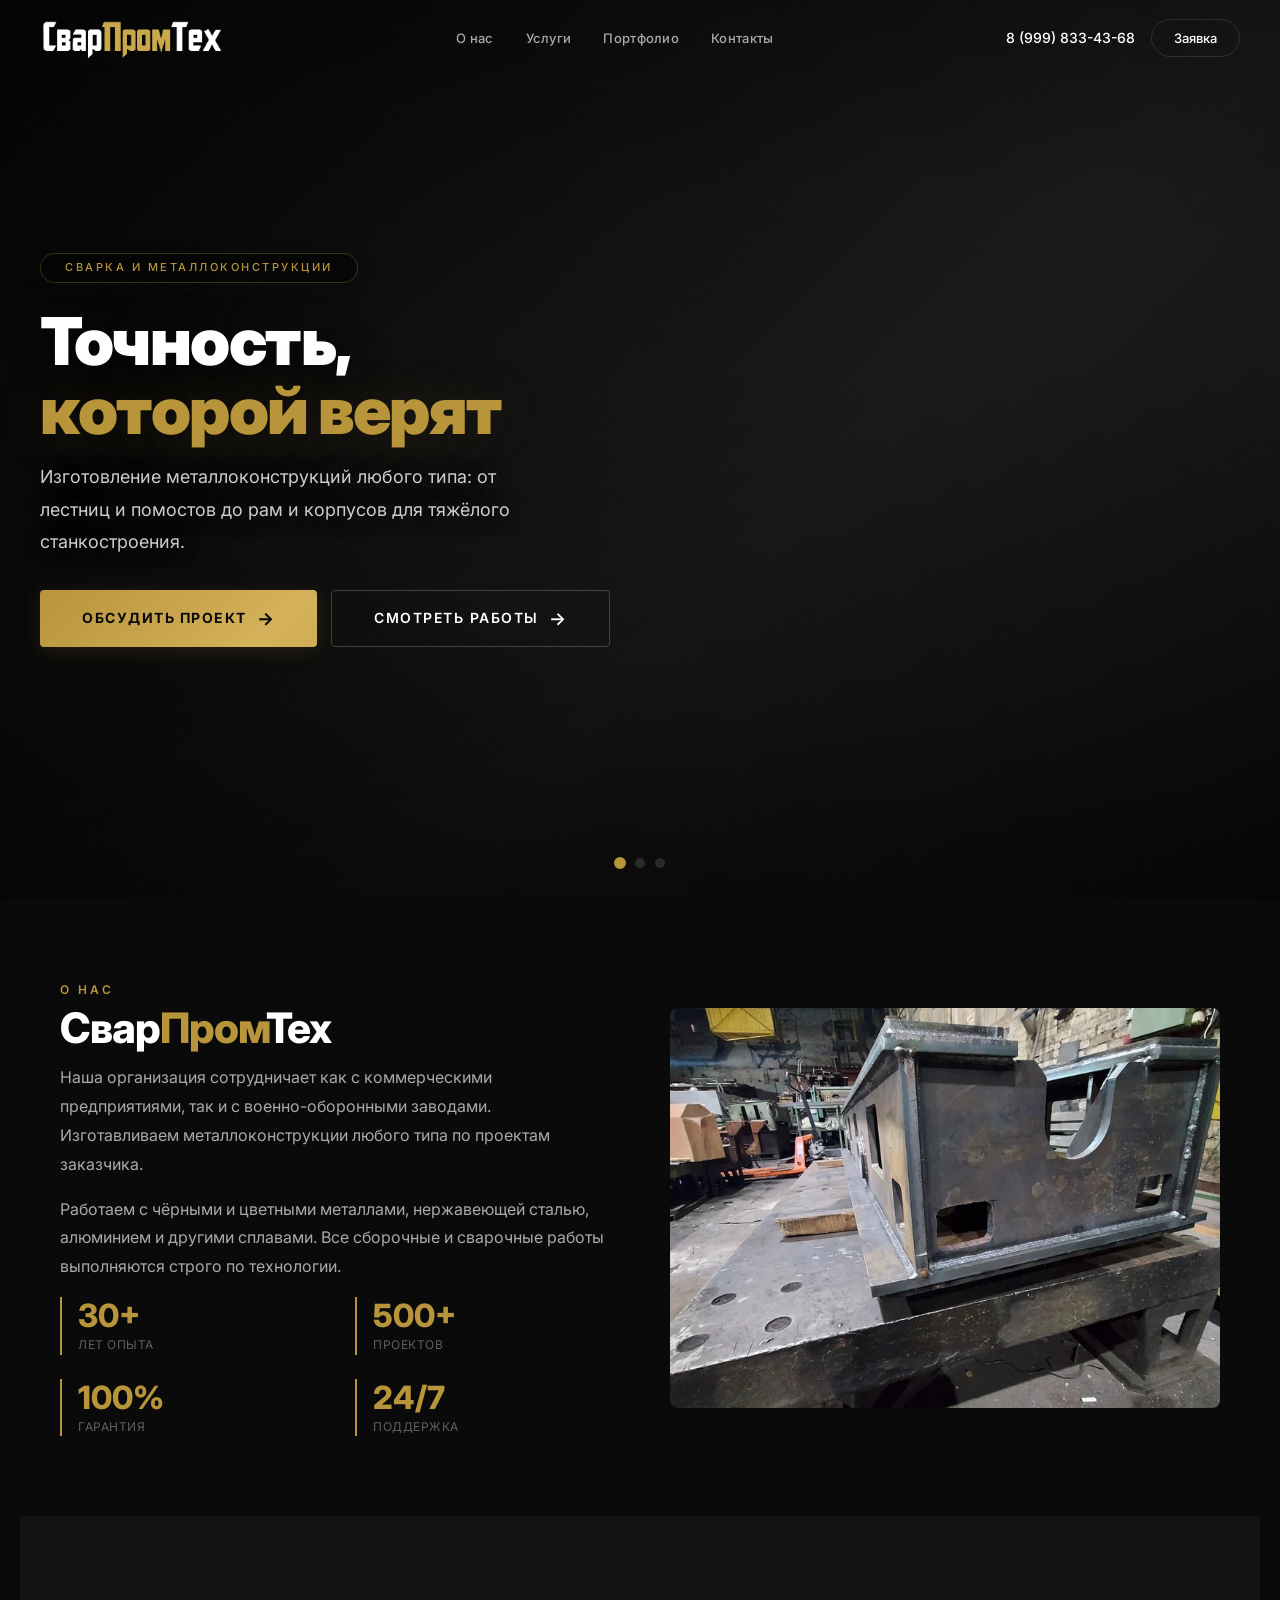
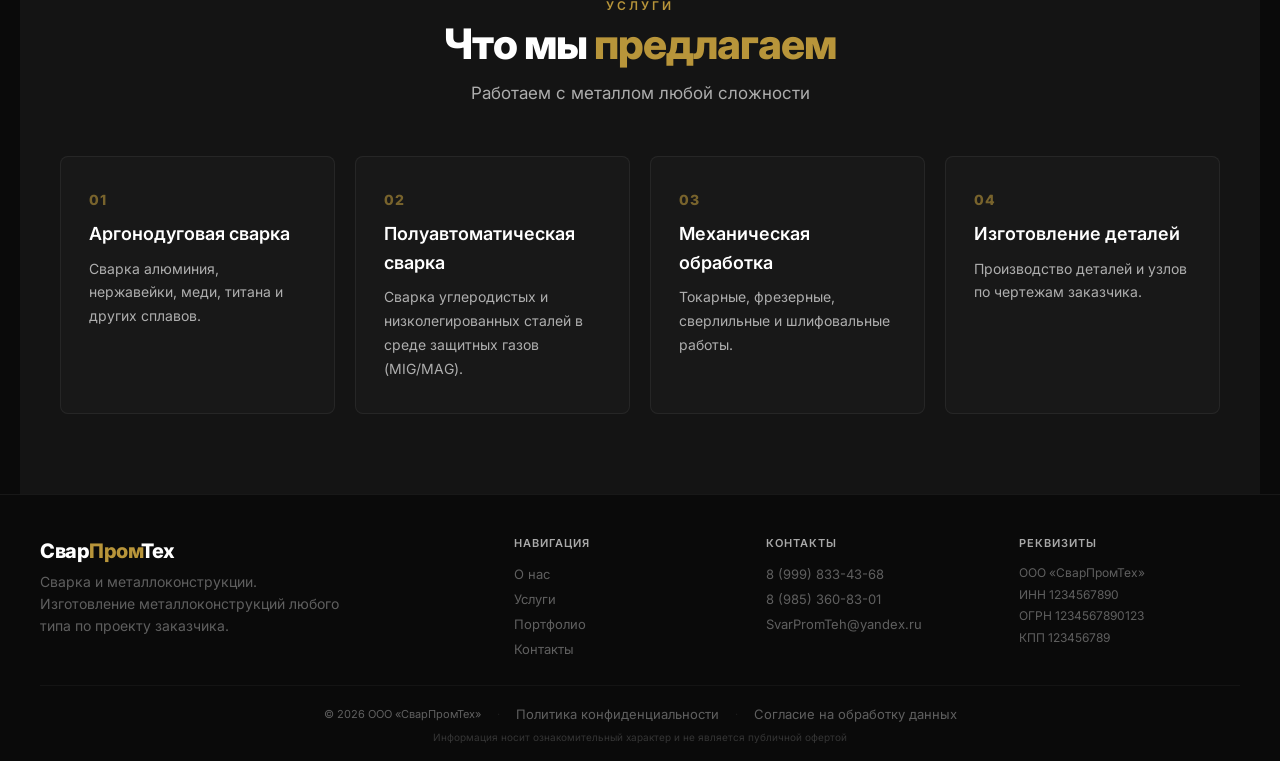
==== commit eafa001e: "Add files via upload" ====
--- a/index.html
+++ b/index.html
@@ -1,4 +1,3 @@
-<<<<<<< HEAD
 <!DOCTYPE html>
 <html lang="ru">
 <head>
@@ -170,9 +169,9 @@
             <div class="footer-legal-inner">
                 <span>© 2026 ООО «СварПромТех»</span>
                 <span class="sep">·</span>
-                <span class="hover-link">Политика конфиденциальности</span>
+                <a href="privacy.html">Политика конфиденциальности</a>
                 <span class="sep">·</span>
-                <span class="hover-link">Согласие на обработку данных</span>
+                <a href="consent.html">Согласие на обработку данных</a>
             </div>
             <div class="footer-legal-inner footer-legal-small">
                 <span>Информация носит ознакомительный характер и не является публичной офертой</span>
@@ -182,189 +181,4 @@
 
     <script src="js/script.js"></script>
 </body>
-=======
-<!DOCTYPE html>
-<html lang="ru">
-<head>
-    <meta charset="UTF-8">
-    <meta name="viewport" content="width=device-width, initial-scale=1.0">
-    <title>СварПромТех — Сварка и металлоконструкции</title>
-    <meta name="description" content="Сварка и изготовление металлоконструкций в Коломне. Аргонодуговая, полуавтоматическая сварка, механическая обработка.">
-    
-    <link href="https://fonts.googleapis.com/css2?family=Inter:wght@300;400;500;600;700;800;900&display=swap" rel="stylesheet">
-    <link rel="stylesheet" href="css/style.css">
-    <link rel="icon" type="image/x-icon" href="img/favicon.ico">
-    <link rel="shortcut icon" href="img/favicon.ico">
-</head>
-<body>
-
-    <!-- ==========================================
-    ХЕДЕР
-    ========================================== -->
-    <header class="header" id="header">
-        <a href="index.html" class="logo">
-            <img src="img/logo.png" alt="СварПромТех" class="logo-img">
-        </a>
-
-        <ul class="nav-menu" id="navMenu">
-            <li><a href="index.html#about">О нас</a></li>
-            <li><a href="index.html#services">Услуги</a></li>
-            <li><a href="portfolio.html">Портфолио</a></li>
-            <li><a href="contact.html">Контакты</a></li>
-        </ul>
-
-        <div class="header-actions">
-            <a href="tel:+79998334368" class="header-phone">8 (999) 833-43-68</a>
-            <a href="contact.html" class="btn-outline">Заявка</a>
-            <button class="burger" id="burger" aria-label="Меню">
-                <span></span>
-                <span></span>
-                <span></span>
-            </button>
-        </div>
-    </header>
-
-    <!-- ==========================================
-    ГЕРОЙ
-    ========================================== -->
-    <section class="hero" id="hero">
-        <div class="hero-bg" id="heroBg">
-            <!-- Слайды генерируются JS -->
-        </div>
-        <div class="hero-overlay"></div>
-        <div class="hero-content">
-            <span class="hero-badge">Сварка и металлоконструкции</span>
-            <h1>Точность,<br><span>которой верят</span></h1>
-            <p>Изготовление металлоконструкций любого типа: от лестниц и помостов до рам и корпусов для тяжёлого станкостроения.</p>
-            <div class="hero-buttons">
-                <a href="contact.html" class="btn-primary">
-                    Обсудить проект
-                    <span class="arrow">→</span>
-                </a>
-                <a href="portfolio.html" class="btn-secondary">
-                    Смотреть работы
-                    <span class="arrow">→</span>
-                </a>
-            </div>
-        </div>
-        <div class="hero-dots" id="heroDots"></div>
-    </section>
-
-    <!-- ==========================================
-    О НАС
-    ========================================== -->
-    <section class="section section-dark" id="about">
-        <div class="about-grid">
-            <div class="about-text">
-                <span class="section-label">О нас</span>
-                <h2 class="section-title">Свар<span>Пром</span>Тех</h2>
-                <p>
-                    Наша организация сотрудничает как с коммерческими предприятиями, так и с военно-оборонными заводами. Изготавливаем металлоконструкции любого типа по проектам заказчика.
-                </p>
-                <p>
-                    Работаем с чёрными и цветными металлами, нержавеющей сталью, алюминием и другими сплавами. Все сборочные и сварочные работы выполняются строго по технологии.
-                </p>
-                <div class="about-stats">
-                    <div class="stat-item">
-                        <div class="stat-number">30+</div>
-                        <div class="stat-label">Лет опыта</div>
-                    </div>
-                    <div class="stat-item">
-                        <div class="stat-number">500+</div>
-                        <div class="stat-label">Проектов</div>
-                    </div>
-                    <div class="stat-item">
-                        <div class="stat-number">100%</div>
-                        <div class="stat-label">Гарантия</div>
-                    </div>
-                    <div class="stat-item">
-                        <div class="stat-number">24/7</div>
-                        <div class="stat-label">Поддержка</div>
-                    </div>
-                </div>
-            </div>
-            <div class="about-image">
-                <img src="img/about.jpg" alt="Сварка металлоконструкций" loading="lazy">
-            </div>
-        </div>
-    </section>
-
-    <!-- ==========================================
-    УСЛУГИ — 4 ШТУКИ
-    ========================================== -->
-    <section class="section section-gray" id="services">
-        <div class="section-center">
-            <span class="section-label">Услуги</span>
-            <h2 class="section-title">Что мы <span>предлагаем</span></h2>
-            <p class="section-subtitle">Работаем с металлом любой сложности</p>
-        </div>
-
-        <div class="services-grid">
-            <div class="service-card">
-                <span class="service-number">01</span>
-                <h3>Аргонодуговая сварка</h3>
-                <p>Сварка алюминия, нержавейки, меди, титана и других сплавов.</p>
-            </div>
-            <div class="service-card">
-                <span class="service-number">02</span>
-                <h3>Полуавтоматическая сварка</h3>
-                <p>Сварка углеродистых и низколегированных сталей в среде защитных газов (MIG/MAG).</p>
-            </div>
-            <div class="service-card">
-                <span class="service-number">03</span>
-                <h3>Механическая обработка</h3>
-                <p>Токарные, фрезерные, сверлильные и шлифовальные работы.</p>
-            </div>
-            <div class="service-card">
-                <span class="service-number">04</span>
-                <h3>Изготовление деталей</h3>
-                <p>Производство деталей и узлов по чертежам заказчика.</p>
-            </div>
-        </div>
-    </section>
-
-    <!-- ==========================================
-    ФУТЕР
-    ========================================== -->
-    <footer class="footer">
-        <div class="footer-inner">
-            <div class="footer-brand">
-                <div class="footer-logo">Свар<span>Пром</span>Тех</div>
-                <p>Сварка и металлоконструкции. Изготовление металлоконструкций любого типа по проекту заказчика.</p>
-            </div>
-            <div>
-                <h5>Навигация</h5>
-                <a href="index.html#about">О нас</a>
-                <a href="index.html#services">Услуги</a>
-                <a href="portfolio.html">Портфолио</a>
-                <a href="contact.html">Контакты</a>
-            </div>
-            <div>
-                <h5>Контакты</h5>
-                <a href="tel:+79998334368">8 (999) 833-43-68</a>
-                <a href="tel:+79853608301">8 (985) 360-83-01</a>
-                <a href="mailto:SvarPromTeh@yandex.ru">SvarPromTeh@yandex.ru</a>
-            </div>
-            <div class="footer-reqs">
-                <h5>Реквизиты</h5>
-                <p>ООО «СварПромТех»<br>ИНН 1234567890<br>ОГРН 1234567890123<br>КПП 123456789</p>
-            </div>
-        </div>
-        <div class="footer-legal">
-            <div class="footer-legal-inner">
-                <span>© 2026 ООО «СварПромТех»</span>
-                <span class="sep">·</span>
-                <span class="hover-link">Политика конфиденциальности</span>
-                <span class="sep">·</span>
-                <span class="hover-link">Согласие на обработку данных</span>
-            </div>
-            <div class="footer-legal-inner footer-legal-small">
-                <span>Информация носит ознакомительный характер и не является публичной офертой</span>
-            </div>
-        </div>
-    </footer>
-
-    <script src="js/script.js"></script>
-</body>
->>>>>>> e866a20137e1c273b0c71098c0016ce373ce88ab
 </html>
--- a/css/style.css
+++ b/css/style.css
@@ -1,4 +1,3 @@
-<<<<<<< HEAD
 /* ============================================
    БАЗА
    ============================================ */
@@ -62,6 +61,7 @@
     background: var(--gold);
     border-radius: 3px;
 }
+
 /* ============================================
    ЛОГОТИП
    ============================================ */
@@ -76,24 +76,6 @@
     height: 44px;
     width: auto;
     display: block;
-    /* Если логотип светлый на тёмном фоне — ок */
-    /* Если нужно инвертировать — раскомментировать */
-    /* filter: brightness(0) invert(1); */
-}
-
-/* ============================================
-   АДАПТИВ — ЛОГОТИП
-   ============================================ */
-@media (max-width: 768px) {
-    .logo-img {
-        height: 36px;
-    }
-}
-
-@media (max-width: 480px) {
-    .logo-img {
-        height: 30px;
-    }
 }
 
 /* ============================================
@@ -121,34 +103,6 @@
     padding: 10px 40px;
 }
 
-.logo {
-    font-family: 'Inter', sans-serif;
-    font-weight: 800;
-    font-size: 22px;
-    letter-spacing: -0.5px;
-    display: flex;
-    align-items: center;
-    gap: 10px;
-    flex-shrink: 0;
-}
-
-.logo-icon {
-    width: 40px;
-    height: 40px;
-    background: var(--gold);
-    border-radius: 50%;
-    display: flex;
-    align-items: center;
-    justify-content: center;
-    font-size: 18px;
-    font-weight: 900;
-    color: var(--dark);
-}
-
-.logo span {
-    color: var(--gold);
-}
-
 .nav-menu {
     display: flex;
     gap: 32px;
@@ -287,7 +241,6 @@
     transform: scale(1.05);
 }
 
-/* Оверлей — глубокое затемнение */
 .hero-overlay {
     position: absolute;
     top: 0;
@@ -310,7 +263,6 @@
     pointer-events: none;
 }
 
-/* Зернистая текстура */
 .hero-overlay::after {
     content: '';
     position: absolute;
@@ -370,8 +322,44 @@
     text-shadow: 0 2px 20px rgba(0,0,0,0.5);
 }
 
-/* ============================================
-   КНОПКИ — ПРОМЫШЛЕННЫЙ СТИЛЬ
+.hero-buttons {
+    display: flex;
+    gap: 14px;
+    flex-wrap: wrap;
+}
+
+.hero-dots {
+    position: absolute;
+    bottom: 32px;
+    left: 50%;
+    transform: translateX(-50%);
+    z-index: 3;
+    display: flex;
+    gap: 10px;
+}
+
+.hero-dots .dot {
+    width: 10px;
+    height: 10px;
+    border-radius: 50%;
+    background: rgba(255,255,255,0.12);
+    border: 2px solid transparent;
+    cursor: pointer;
+    transition: var(--transition);
+}
+
+.hero-dots .dot.active {
+    background: var(--gold);
+    border-color: var(--gold);
+    transform: scale(1.2);
+}
+
+.hero-dots .dot:hover {
+    background: rgba(255,255,255,0.25);
+}
+
+/* ============================================
+   КНОПКИ
    ============================================ */
 .btn-primary {
     display: inline-flex;
@@ -403,14 +391,7 @@
     left: -50%;
     width: 200%;
     height: 200%;
-    background: linear-gradient(
-        45deg,
-        transparent 30%,
-        rgba(255,255,255,0.1) 40%,
-        rgba(255,255,255,0.2) 50%,
-        rgba(255,255,255,0.1) 60%,
-        transparent 70%
-    );
+    background: linear-gradient(45deg, transparent 30%, rgba(255,255,255,0.1) 40%, rgba(255,255,255,0.2) 50%, rgba(255,255,255,0.1) 60%, transparent 70%);
     transform: rotate(45deg) translateX(-100%);
     transition: 0.8s ease;
 }
@@ -499,42 +480,6 @@
     transform: translateX(4px);
 }
 
-.hero-buttons {
-    display: flex;
-    gap: 14px;
-    flex-wrap: wrap;
-}
-
-.hero-dots {
-    position: absolute;
-    bottom: 32px;
-    left: 50%;
-    transform: translateX(-50%);
-    z-index: 3;
-    display: flex;
-    gap: 10px;
-}
-
-.hero-dots .dot {
-    width: 10px;
-    height: 10px;
-    border-radius: 50%;
-    background: rgba(255,255,255,0.12);
-    border: 2px solid transparent;
-    cursor: pointer;
-    transition: var(--transition);
-}
-
-.hero-dots .dot.active {
-    background: var(--gold);
-    border-color: var(--gold);
-    transform: scale(1.2);
-}
-
-.hero-dots .dot:hover {
-    background: rgba(255,255,255,0.25);
-}
-
 /* ============================================
    СЕКЦИИ
    ============================================ */
@@ -586,10 +531,6 @@
     line-height: 1.7;
 }
 
-.section-light .section-subtitle {
-    color: #666;
-}
-
 .section-center {
     text-align: center;
 }
@@ -656,11 +597,11 @@
 }
 
 /* ============================================
-   УСЛУГИ
+   УСЛУГИ — 4 КАРТОЧКИ
    ============================================ */
 .services-grid {
     display: grid;
-    grid-template-columns: repeat(3, 1fr);
+    grid-template-columns: repeat(4, 1fr);
     gap: 20px;
     margin-top: 12px;
 }
@@ -704,238 +645,7 @@
 }
 
 /* ============================================
-   ПОРТФОЛИО
-   ============================================ */
-.portfolio-grid {
-    display: grid;
-    grid-template-columns: repeat(auto-fill, minmax(260px, 1fr));
-    gap: 16px;
-    margin-top: 12px;
-}
-
-.portfolio-item {
-    position: relative;
-    border-radius: var(--radius);
-    overflow: hidden;
-    aspect-ratio: 4/3;
-    cursor: pointer;
-    background: var(--gray);
-    transition: var(--transition);
-}
-
-.portfolio-item img {
-    width: 100%;
-    height: 100%;
-    object-fit: cover;
-    transition: var(--transition);
-}
-
-.portfolio-item:hover img {
-    transform: scale(1.04);
-}
-
-.portfolio-item .overlay {
-    position: absolute;
-    bottom: 0;
-    left: 0;
-    right: 0;
-    padding: 20px 24px;
-    background: linear-gradient(0deg, rgba(0,0,0,0.8) 0%, transparent 100%);
-    opacity: 0;
-    transition: var(--transition);
-}
-
-.portfolio-item:hover .overlay {
-    opacity: 1;
-}
-
-.portfolio-item .overlay h4 {
-    font-size: 15px;
-    font-weight: 600;
-}
-
-.portfolio-item .overlay span {
-    font-size: 12px;
-    color: var(--text-secondary);
-}
-
-/* ============================================
-   ПРЕИМУЩЕСТВА
-   ============================================ */
-.benefits-grid {
-    display: grid;
-    grid-template-columns: repeat(4, 1fr);
-    gap: 20px;
-    margin-top: 12px;
-}
-
-.benefit-card {
-    background: rgba(255,255,255,0.02);
-    border: 1px solid var(--border);
-    border-radius: var(--radius);
-    padding: 28px 24px;
-    text-align: left;
-    transition: var(--transition);
-}
-
-.benefit-card:hover {
-    border-color: rgba(184,149,58,0.2);
-    transform: translateY(-3px);
-}
-
-.benefit-number {
-    font-family: 'Inter', sans-serif;
-    font-weight: 800;
-    font-size: 13px;
-    color: var(--gold);
-    letter-spacing: 1px;
-    display: block;
-    margin-bottom: 8px;
-    opacity: 0.5;
-}
-
-.benefit-card h4 {
-    font-size: 16px;
-    font-weight: 600;
-    margin-bottom: 6px;
-}
-
-.benefit-card p {
-    font-size: 14px;
-    color: var(--text-secondary);
-    line-height: 1.6;
-}
-
-/* ============================================
-   КОНТАКТЫ — ТЁМНАЯ ВЕРСИЯ
-   ============================================ */
-.contact-wrapper {
-    display: grid;
-    grid-template-columns: 1fr 1fr;
-    gap: 50px;
-    background: var(--gray);
-    border: 1px solid var(--border);
-    border-radius: var(--radius);
-    padding: 48px;
-    margin-top: 12px;
-}
-
-.contact-info h3 {
-    font-size: 22px;
-    font-weight: 700;
-    margin-bottom: 24px;
-    color: var(--white);
-}
-
-.contact-item {
-    margin-bottom: 20px;
-    padding-bottom: 20px;
-    border-bottom: 1px solid var(--border);
-}
-
-.contact-item:last-child {
-    border-bottom: none;
-    margin-bottom: 0;
-    padding-bottom: 0;
-}
-
-.contact-item .label {
-    font-size: 11px;
-    text-transform: uppercase;
-    letter-spacing: 1.5px;
-    color: var(--gold);
-    font-weight: 600;
-    display: block;
-    margin-bottom: 4px;
-}
-
-.contact-item .value {
-    font-size: 15px;
-    color: var(--text-secondary);
-    line-height: 1.6;
-}
-
-.contact-item .value a {
-    color: var(--text-secondary);
-    transition: var(--transition);
-}
-
-.contact-item .value a:hover {
-    color: var(--gold);
-}
-
-.contact-note .value {
-    color: var(--gold);
-    font-weight: 500;
-}
-
-/* ============================================
-   ФОРМА — ТЁМНАЯ
-   ============================================ */
-.contact-form .form-group {
-    margin-bottom: 16px;
-}
-
-.contact-form label {
-    display: block;
-    font-size: 12px;
-    font-weight: 500;
-    color: var(--text-muted);
-    text-transform: uppercase;
-    letter-spacing: 0.5px;
-    margin-bottom: 5px;
-}
-
-.contact-form input,
-.contact-form textarea {
-    width: 100%;
-    padding: 14px 18px;
-    background: rgba(255,255,255,0.04);
-    border: 1px solid var(--border);
-    border-radius: var(--radius);
-    font-size: 14px;
-    font-family: 'Inter', sans-serif;
-    transition: var(--transition);
-    color: var(--white);
-}
-
-.contact-form input::placeholder,
-.contact-form textarea::placeholder {
-    color: var(--text-muted);
-}
-
-.contact-form input:focus,
-.contact-form textarea:focus {
-    outline: none;
-    border-color: var(--gold);
-    background: rgba(255,255,255,0.06);
-    box-shadow: 0 0 0 4px rgba(184,149,58,0.06);
-}
-
-.contact-form textarea {
-    height: 100px;
-    resize: vertical;
-}
-
-.contact-form .btn-full {
-    width: 100%;
-    text-align: center;
-    border-radius: var(--radius);
-    padding: 16px 38px;
-    font-size: 15px;
-    margin-top: 4px;
-}
-
-.contact-form .form-hint {
-    text-align: center;
-    font-size: 12px;
-    color: var(--text-muted);
-    margin-top: 12px;
-    letter-spacing: 0.3px;
-}
-
-/* ============================================
-   ФУТЕР — ЦЕЛЬНЫЙ
+   ФУТЕР
    ============================================ */
 .footer {
     background: var(--dark);
@@ -953,7 +663,6 @@
     border-bottom: 1px solid rgba(255,255,255,0.04);
 }
 
-/* Бренд */
 .footer-brand p {
     font-size: 14px;
     color: var(--text-muted);
@@ -972,7 +681,6 @@
     color: var(--gold);
 }
 
-/* Заголовки */
 .footer h5 {
     font-size: 11px;
     font-weight: 600;
@@ -982,7 +690,6 @@
     margin-bottom: 10px;
 }
 
-/* Ссылки */
 .footer a {
     display: block;
     color: var(--text-muted);
@@ -995,7 +702,6 @@
     color: var(--white);
 }
 
-/* Реквизиты */
 .footer-reqs p {
     font-size: 12px;
     color: var(--text-muted);
@@ -1003,9 +709,6 @@
     margin: 0;
 }
 
-/* ============================================
-   ФУТЕР — НИЗ (ЮРИДИЧЕСКИЙ)
-   ============================================ */
 .footer-legal {
     max-width: 1240px;
     margin: 0 auto;
@@ -1023,21 +726,17 @@
     text-align: center;
 }
 
-.footer-legal-inner span {
-    color: var(--text-muted);
-}
-
 .footer-legal-inner .sep {
     color: rgba(255,255,255,0.08);
 }
 
-.footer-legal-inner .hover-link {
+.footer-legal-inner a {
+    color: var(--text-muted);
     transition: var(--transition);
-    cursor: default;
-}
-
-.footer-legal-inner .hover-link:hover {
-    color: var(--text-secondary);
+}
+
+.footer-legal-inner a:hover {
+    color: var(--white);
 }
 
 .footer-legal-small {
@@ -1047,51 +746,57 @@
 }
 
 /* ============================================
-   АДАПТИВ
-   ============================================ */
-@media (max-width: 768px) {
-    .footer {
-        padding: 28px 20px 12px;
-    }
-
-    .footer-inner {
-        grid-template-columns: 1fr 1fr;
-        gap: 20px;
-        padding-bottom: 18px;
-    }
-
-    .footer-brand {
-        grid-column: 1 / -1;
-    }
-
-    .footer-legal-inner {
-        font-size: 10px;
-        gap: 2px 12px;
-    }
-
-    .footer-legal-small {
-        font-size: 9px;
-    }
-}
-
-@media (max-width: 480px) {
-    .footer-inner {
-        grid-template-columns: 1fr;
-        gap: 16px;
-    }
-
-    .footer-brand {
-        grid-column: 1;
-    }
-
-    .footer-legal-inner {
-        flex-direction: column;
-        gap: 2px;
-    }
-
-    .footer-legal-inner .sep {
-        display: none;
-    }
+   СТРАНИЦЫ (CONTACT, PORTFOLIO, PRIVACY, CONSENT)
+   ============================================ */
+.page-section {
+    max-width: 1240px;
+    margin: 0 auto;
+    padding: 120px 40px 80px;
+}
+
+.document-content {
+    max-width: 820px;
+    margin: 0 auto;
+    background: rgba(255,255,255,0.02);
+    border: 1px solid rgba(255,255,255,0.06);
+    border-radius: 8px;
+    padding: 48px;
+    color: rgba(255,255,255,0.8);
+    line-height: 1.8;
+}
+
+.document-content h3 {
+    color: #ffffff;
+    font-size: 18px;
+    font-weight: 600;
+    margin-top: 28px;
+    margin-bottom: 10px;
+}
+
+.document-content h3:first-of-type {
+    margin-top: 0;
+}
+
+.document-content p {
+    margin-bottom: 12px;
+}
+
+.document-content ul {
+    padding-left: 24px;
+    margin-bottom: 16px;
+}
+
+.document-content ul li {
+    margin-bottom: 6px;
+}
+
+.document-content a {
+    color: #b8953a;
+    text-decoration: none;
+}
+
+.document-content a:hover {
+    color: #d4b15a;
 }
 
 /* ============================================
@@ -1115,9 +820,6 @@
     .services-grid {
         grid-template-columns: repeat(2, 1fr);
     }
-    .benefits-grid {
-        grid-template-columns: repeat(2, 1fr);
-    }
     .header {
         padding: 14px 30px;
     }
@@ -1126,6 +828,9 @@
     }
     .section {
         padding: 60px 30px;
+    }
+    .page-section {
+        padding: 100px 30px 60px;
     }
 }
 
@@ -1170,13 +875,6 @@
     .hero-content p {
         font-size: 15px;
     }
-    .hero-overlay {
-        background: linear-gradient(135deg, 
-            rgba(0,0,0,0.9) 0%, 
-            rgba(0,0,0,0.6) 50%, 
-            rgba(0,0,0,0.8) 100%
-        );
-    }
 
     .about-grid {
         grid-template-columns: 1fr;
@@ -1191,17 +889,7 @@
     }
 
     .services-grid {
-        grid-template-columns: 1fr;
-    }
-
-    .benefits-grid {
         grid-template-columns: 1fr 1fr;
-    }
-
-    .contact-wrapper {
-        grid-template-columns: 1fr;
-        padding: 28px 20px;
-        gap: 30px;
     }
 
     .footer-inner {
@@ -1213,9 +901,28 @@
         padding: 48px 20px;
     }
 
-    .portfolio-grid {
-        grid-template-columns: repeat(auto-fill, minmax(160px, 1fr));
-        gap: 12px;
+    .page-section {
+        padding: 100px 20px 60px;
+    }
+
+    .document-content {
+        padding: 28px 20px;
+    }
+    .document-content h3 {
+        font-size: 16px;
+    }
+
+    .footer {
+        padding: 28px 20px 12px;
+    }
+
+    .footer-legal-inner {
+        font-size: 10px;
+        gap: 2px 12px;
+    }
+
+    .footer-legal-small {
+        font-size: 9px;
     }
 }
 
@@ -1231,7 +938,7 @@
         padding: 3px 16px;
         letter-spacing: 1.5px;
     }
-    
+
     .btn-primary,
     .btn-secondary {
         padding: 14px 28px;
@@ -1240,13 +947,13 @@
         flex: 1;
         min-width: 140px;
     }
-    
+
     .btn-primary .arrow,
     .btn-secondary .arrow {
         font-size: 15px;
     }
 
-    .benefits-grid {
+    .services-grid {
         grid-template-columns: 1fr;
     }
 
@@ -1254,1204 +961,21 @@
         grid-template-columns: 1fr;
     }
 
-    .footer-inner {
-        grid-template-columns: 1fr;
-        gap: 20px;
-    }
-
-    .section {
-        padding: 36px 16px;
-    }
-
-    .portfolio-grid {
-        grid-template-columns: repeat(2, 1fr);
-        gap: 8px;
-    }
-
-    .contact-wrapper {
-        padding: 20px 16px;
-        border-radius: 6px;
-    }
-
-    .contact-info h3 {
-        font-size: 19px;
-    }
-
-    .contact-item {
-        margin-bottom: 14px;
-        padding-bottom: 14px;
-    }
-
-    .contact-item .value {
-        font-size: 13px;
-    }
-
-    .contact-form .btn-full {
-        padding: 14px 28px;
-        font-size: 14px;
-    }
-
-    /* ============================================
-    СТРАНИЦЫ ДОКУМЕНТОВ (ПОЛИТИКА, СОГЛАСИЕ)
-    ============================================ */
-    .page-section {
-        max-width: 1240px;
-        margin: 0 auto;
-        padding: 120px 40px 80px;
-    }
-
-    .document-content {
-        max-width: 820px;
-        margin: 0 auto;
-        background: rgba(255,255,255,0.02);
-        border: 1px solid rgba(255,255,255,0.06);
-        border-radius: 8px;
-        padding: 48px;
-        color: rgba(255,255,255,0.8);
-        line-height: 1.8;
-    }
-
-    .document-content h3 {
-        color: #ffffff;
-        font-size: 18px;
-        font-weight: 600;
-        margin-top: 28px;
-        margin-bottom: 10px;
-    }
-
-    .document-content h3:first-of-type {
-        margin-top: 0;
-    }
-
-    .document-content p {
-        margin-bottom: 12px;
-    }
-
-    .document-content ul {
-        padding-left: 24px;
-        margin-bottom: 16px;
-    }
-
-    .document-content ul li {
-        margin-bottom: 6px;
-    }
-
-    .document-content a {
-        color: #b8953a;
-        text-decoration: none;
-    }
-
-    .document-content a:hover {
-        color: #d4b15a;
-    }
-
-    @media (max-width: 768px) {
-        .page-section {
-            padding: 100px 20px 60px;
-        }
-
-        .document-content {
-            padding: 28px 20px;
-        }
-
-        .document-content h3 {
-            font-size: 16px;
-        }
-    }
-
-    @media (max-width: 480px) {
-        .page-section {
-            padding: 80px 16px 40px;
-        }
-
-        .document-content {
-            padding: 20px 16px;
-        }
-    }
-=======
-/* ============================================
-   БАЗА
-   ============================================ */
-* {
-    margin: 0;
-    padding: 0;
-    box-sizing: border-box;
-}
-
-:root {
-    --gold: #b8953a;
-    --gold-dark: #9a7a2e;
-    --gold-light: #d4b15a;
-    --dark: #0a0a0a;
-    --dark-card: #121212;
-    --gray: #141414;
-    --gray-light: #f5f5f5;
-    --white: #ffffff;
-    --text-muted: rgba(255,255,255,0.35);
-    --text-secondary: rgba(255,255,255,0.65);
-    --border: rgba(255,255,255,0.06);
-    --radius: 8px;
-    --transition: 0.35s cubic-bezier(0.25, 0.46, 0.45, 0.94);
-    --shadow: 0 20px 60px rgba(0,0,0,0.4);
-}
-
-html {
-    scroll-behavior: smooth;
-}
-
-body {
-    font-family: 'Inter', -apple-system, BlinkMacSystemFont, sans-serif;
-    background: var(--dark);
-    color: var(--white);
-    line-height: 1.6;
-    -webkit-font-smoothing: antialiased;
-    -moz-osx-font-smoothing: grayscale;
-}
-
-img {
-    max-width: 100%;
-    height: auto;
-    display: block;
-}
-
-a {
-    text-decoration: none;
-    color: inherit;
-}
-
-/* ============================================
-   СКРОЛЛБАР
-   ============================================ */
-::-webkit-scrollbar {
-    width: 6px;
-}
-::-webkit-scrollbar-track {
-    background: var(--dark);
-}
-::-webkit-scrollbar-thumb {
-    background: var(--gold);
-    border-radius: 3px;
-}
-/* ============================================
-   ЛОГОТИП
-   ============================================ */
-.logo {
-    display: flex;
-    align-items: center;
-    flex-shrink: 0;
-    text-decoration: none;
-}
-
-.logo-img {
-    height: 44px;
-    width: auto;
-    display: block;
-    /* Если логотип светлый на тёмном фоне — ок */
-    /* Если нужно инвертировать — раскомментировать */
-    /* filter: brightness(0) invert(1); */
-}
-
-/* ============================================
-   АДАПТИВ — ЛОГОТИП
-   ============================================ */
-@media (max-width: 768px) {
-    .logo-img {
-        height: 36px;
-    }
-}
-
-@media (max-width: 480px) {
-    .logo-img {
-        height: 30px;
-    }
-}
-
-/* ============================================
-   ХЕДЕР
-   ============================================ */
-.header {
-    position: fixed;
-    top: 0;
-    left: 0;
-    width: 100%;
-    padding: 16px 40px;
-    display: flex;
-    justify-content: space-between;
-    align-items: center;
-    z-index: 1000;
-    background: transparent;
-    transition: var(--transition);
-}
-
-.header.scrolled {
-    background: rgba(10,10,10,0.92);
-    backdrop-filter: blur(20px);
-    -webkit-backdrop-filter: blur(20px);
-    border-bottom: 1px solid rgba(255,255,255,0.04);
-    padding: 10px 40px;
-}
-
-.logo {
-    font-family: 'Inter', sans-serif;
-    font-weight: 800;
-    font-size: 22px;
-    letter-spacing: -0.5px;
-    display: flex;
-    align-items: center;
-    gap: 10px;
-    flex-shrink: 0;
-}
-
-.logo-icon {
-    width: 40px;
-    height: 40px;
-    background: var(--gold);
-    border-radius: 50%;
-    display: flex;
-    align-items: center;
-    justify-content: center;
-    font-size: 18px;
-    font-weight: 900;
-    color: var(--dark);
-}
-
-.logo span {
-    color: var(--gold);
-}
-
-.nav-menu {
-    display: flex;
-    gap: 32px;
-    list-style: none;
-}
-
-.nav-menu a {
-    color: var(--text-secondary);
-    font-size: 13px;
-    font-weight: 500;
-    letter-spacing: 0.3px;
-    transition: var(--transition);
-    position: relative;
-}
-
-.nav-menu a::after {
-    content: '';
-    position: absolute;
-    bottom: -4px;
-    left: 0;
-    width: 0;
-    height: 2px;
-    background: var(--gold);
-    transition: var(--transition);
-}
-
-.nav-menu a:hover {
-    color: var(--white);
-}
-.nav-menu a:hover::after {
-    width: 100%;
-}
-
-.header-actions {
-    display: flex;
-    align-items: center;
-    gap: 16px;
-}
-
-.header-phone {
-    color: var(--white);
-    font-weight: 500;
-    font-size: 14px;
-    transition: var(--transition);
-}
-
-.header-phone:hover {
-    color: var(--gold);
-}
-
-.btn-outline {
-    padding: 8px 22px;
-    border: 1px solid rgba(255,255,255,0.12);
-    border-radius: 50px;
-    color: var(--white);
-    font-size: 13px;
-    font-weight: 500;
-    transition: var(--transition);
-    background: transparent;
-    cursor: pointer;
-}
-
-.btn-outline:hover {
-    border-color: var(--gold);
-    color: var(--gold);
-    background: rgba(184,149,58,0.06);
-}
-
-.burger {
-    display: none;
-    flex-direction: column;
-    gap: 5px;
-    background: none;
-    border: none;
-    cursor: pointer;
-    padding: 4px;
-}
-
-.burger span {
-    width: 26px;
-    height: 2px;
-    background: var(--white);
-    transition: var(--transition);
-    border-radius: 2px;
-    display: block;
-}
-
-.burger.active span:nth-child(1) {
-    transform: rotate(45deg) translate(5px, 5px);
-}
-.burger.active span:nth-child(2) {
-    opacity: 0;
-    transform: scaleX(0);
-}
-.burger.active span:nth-child(3) {
-    transform: rotate(-45deg) translate(5px, -5px);
-}
-
-/* ============================================
-   ГЕРОЙ
-   ============================================ */
-.hero {
-    position: relative;
-    width: 100%;
-    height: 100vh;
-    min-height: 640px;
-    overflow: hidden;
-    display: flex;
-    align-items: center;
-}
-
-.hero-bg {
-    position: absolute;
-    top: 0;
-    left: 0;
-    width: 100%;
-    height: 100%;
-    z-index: 0;
-}
-
-.hero-bg .slide {
-    position: absolute;
-    top: 0;
-    left: 0;
-    width: 100%;
-    height: 100%;
-    opacity: 0;
-    background-size: cover;
-    background-position: center;
-    transition: opacity 1.2s ease, transform 8s ease;
-    transform: scale(1);
-}
-
-.hero-bg .slide.active {
-    opacity: 1;
-    transform: scale(1.05);
-}
-
-/* Оверлей — глубокое затемнение */
-.hero-overlay {
-    position: absolute;
-    top: 0;
-    left: 0;
-    width: 100%;
-    height: 100%;
-    z-index: 1;
-    background: 
-        radial-gradient(ellipse at 70% 50%, transparent 40%, rgba(0,0,0,0.5) 100%),
-        linear-gradient(135deg, 
-            rgba(0,0,0,0.85) 0%, 
-            rgba(0,0,0,0.50) 40%, 
-            rgba(0,0,0,0.30) 60%, 
-            rgba(0,0,0,0.70) 100%
-        ),
-        linear-gradient(0deg, 
-            rgba(10,8,5,0.6) 0%, 
-            transparent 60%
-        );
-    pointer-events: none;
-}
-
-/* Зернистая текстура */
-.hero-overlay::after {
-    content: '';
-    position: absolute;
-    top: 0;
-    left: 0;
-    width: 100%;
-    height: 100%;
-    background-image: url("data:image/svg+xml,%3Csvg viewBox='0 0 512 512' xmlns='http://www.w3.org/2000/svg'%3E%3Cfilter id='noise'%3E%3CfeTurbulence type='fractalNoise' baseFrequency='0.65' numOctaves='1' stitchTiles='stitch'/%3E%3C/filter%3E%3Crect width='100%25' height='100%25' filter='url(%23noise)' opacity='0.04'/%3E%3C/svg%3E");
-    opacity: 0.5;
-    pointer-events: none;
-}
-
-.hero-content {
-    position: relative;
-    z-index: 2;
-    max-width: 780px;
-    padding: 0 40px;
-}
-
-.hero-badge {
-    display: inline-block;
-    border: 1px solid rgba(184,149,58,0.3);
-    padding: 5px 24px;
-    border-radius: 50px;
-    font-size: 11px;
-    font-weight: 500;
-    letter-spacing: 2.5px;
-    text-transform: uppercase;
-    color: var(--gold);
-    background: rgba(0,0,0,0.4);
-    backdrop-filter: blur(8px);
-    -webkit-backdrop-filter: blur(8px);
-    margin-bottom: 24px;
-    box-shadow: 0 4px 20px rgba(0,0,0,0.2);
-}
-
-.hero-content h1 {
-    font-size: clamp(38px, 5.5vw, 66px);
-    font-weight: 900;
-    line-height: 1.05;
-    letter-spacing: -1.5px;
-    margin-bottom: 16px;
-    text-shadow: 0 4px 40px rgba(0,0,0,0.6);
-}
-
-.hero-content h1 span {
-    color: var(--gold);
-    text-shadow: 0 0 60px rgba(184,149,58,0.15);
-}
-
-.hero-content p {
-    font-size: 18px;
-    color: rgba(255,255,255,0.8);
-    max-width: 520px;
-    line-height: 1.8;
-    margin-bottom: 32px;
-    text-shadow: 0 2px 20px rgba(0,0,0,0.5);
-}
-
-/* ============================================
-   КНОПКИ — ПРОМЫШЛЕННЫЙ СТИЛЬ
-   ============================================ */
-.btn-primary {
-    display: inline-flex;
-    align-items: center;
-    justify-content: center;
-    gap: 10px;
-    padding: 16px 42px;
-    background: linear-gradient(135deg, #b8953a 0%, #d4b15a 40%, #b8953a 100%);
-    background-size: 200% 200%;
-    color: #0a0a0a;
-    border: none;
-    border-radius: 4px;
-    font-weight: 700;
-    font-size: 14px;
-    text-transform: uppercase;
-    letter-spacing: 1.5px;
-    text-decoration: none;
-    transition: all 0.4s ease;
-    cursor: pointer;
-    position: relative;
-    overflow: hidden;
-    box-shadow: 0 4px 20px rgba(184,149,58,0.15);
-}
-
-.btn-primary::before {
-    content: '';
-    position: absolute;
-    top: -50%;
-    left: -50%;
-    width: 200%;
-    height: 200%;
-    background: linear-gradient(
-        45deg,
-        transparent 30%,
-        rgba(255,255,255,0.1) 40%,
-        rgba(255,255,255,0.2) 50%,
-        rgba(255,255,255,0.1) 60%,
-        transparent 70%
-    );
-    transform: rotate(45deg) translateX(-100%);
-    transition: 0.8s ease;
-}
-
-.btn-primary:hover::before {
-    transform: rotate(45deg) translateX(100%);
-}
-
-.btn-primary:hover {
-    background: linear-gradient(135deg, #d4b15a 0%, #e8ca7a 40%, #d4b15a 100%);
-    background-size: 200% 200%;
-    transform: translateY(-3px);
-    box-shadow: 0 12px 40px rgba(184,149,58,0.3);
-}
-
-.btn-primary:active {
-    transform: translateY(0px) scale(0.97);
-}
-
-.btn-primary .arrow {
-    display: inline-block;
-    transition: transform 0.3s ease;
-    font-size: 18px;
-    line-height: 1;
-}
-
-.btn-primary:hover .arrow {
-    transform: translateX(4px);
-}
-
-.btn-secondary {
-    display: inline-flex;
-    align-items: center;
-    justify-content: center;
-    gap: 10px;
-    padding: 16px 42px;
-    background: transparent;
-    color: var(--white);
-    border: 1.5px solid rgba(255,255,255,0.2);
-    border-radius: 4px;
-    font-weight: 600;
-    font-size: 14px;
-    text-transform: uppercase;
-    letter-spacing: 1.5px;
-    text-decoration: none;
-    transition: all 0.4s ease;
-    cursor: pointer;
-    position: relative;
-}
-
-.btn-secondary::after {
-    content: '';
-    position: absolute;
-    bottom: 0;
-    left: 50%;
-    width: 0;
-    height: 2px;
-    background: var(--gold);
-    transition: all 0.4s ease;
-    transform: translateX(-50%);
-}
-
-.btn-secondary:hover {
-    border-color: var(--gold);
-    color: var(--gold);
-    background: rgba(184,149,58,0.05);
-    transform: translateY(-3px);
-}
-
-.btn-secondary:hover::after {
-    width: 60%;
-}
-
-.btn-secondary:active {
-    transform: translateY(0px) scale(0.97);
-}
-
-.btn-secondary .arrow {
-    display: inline-block;
-    transition: transform 0.3s ease;
-    font-size: 18px;
-    line-height: 1;
-}
-
-.btn-secondary:hover .arrow {
-    transform: translateX(4px);
-}
-
-.hero-buttons {
-    display: flex;
-    gap: 14px;
-    flex-wrap: wrap;
-}
-
-.hero-dots {
-    position: absolute;
-    bottom: 32px;
-    left: 50%;
-    transform: translateX(-50%);
-    z-index: 3;
-    display: flex;
-    gap: 10px;
-}
-
-.hero-dots .dot {
-    width: 10px;
-    height: 10px;
-    border-radius: 50%;
-    background: rgba(255,255,255,0.12);
-    border: 2px solid transparent;
-    cursor: pointer;
-    transition: var(--transition);
-}
-
-.hero-dots .dot.active {
-    background: var(--gold);
-    border-color: var(--gold);
-    transform: scale(1.2);
-}
-
-.hero-dots .dot:hover {
-    background: rgba(255,255,255,0.25);
-}
-
-/* ============================================
-   СЕКЦИИ
-   ============================================ */
-.section {
-    max-width: 1240px;
-    margin: 0 auto;
-    padding: 80px 40px;
-}
-
-.section-dark {
-    background: var(--dark);
-}
-
-.section-gray {
-    background: var(--gray);
-}
-
-.section-light {
-    background: var(--gray-light);
-    color: var(--dark);
-}
-
-.section-label {
-    font-size: 12px;
-    font-weight: 600;
-    letter-spacing: 3px;
-    text-transform: uppercase;
-    color: var(--gold);
-    display: block;
-    margin-bottom: 6px;
-}
-
-.section-title {
-    font-size: clamp(30px, 3.5vw, 42px);
-    font-weight: 800;
-    letter-spacing: -1px;
-    line-height: 1.1;
-    margin-bottom: 12px;
-}
-
-.section-title span {
-    color: var(--gold);
-}
-
-.section-subtitle {
-    font-size: 17px;
-    color: var(--text-secondary);
-    max-width: 540px;
-    line-height: 1.7;
-}
-
-.section-light .section-subtitle {
-    color: #666;
-}
-
-.section-center {
-    text-align: center;
-}
-
-.section-center .section-subtitle {
-    margin: 0 auto 48px;
-}
-
-/* ============================================
-   О НАС
-   ============================================ */
-.about-grid {
-    display: grid;
-    grid-template-columns: 1fr 1fr;
-    gap: 60px;
-    align-items: center;
-}
-
-.about-text p {
-    font-size: 16px;
-    color: var(--text-secondary);
-    line-height: 1.8;
-    margin-bottom: 16px;
-}
-
-.about-stats {
-    display: grid;
-    grid-template-columns: 1fr 1fr;
-    gap: 24px 40px;
-    margin-top: 8px;
-}
-
-.stat-item {
-    border-left: 2px solid var(--gold);
-    padding-left: 16px;
-}
-
-.stat-number {
-    font-weight: 800;
-    font-size: 32px;
-    color: var(--gold);
-    line-height: 1.2;
-}
-
-.stat-label {
-    font-size: 12px;
-    text-transform: uppercase;
-    letter-spacing: 0.5px;
-    color: var(--text-muted);
-}
-
-.about-image {
-    background: var(--gray);
-    border-radius: var(--radius);
-    height: 400px;
-    overflow: hidden;
-    position: relative;
-}
-
-.about-image img {
-    width: 100%;
-    height: 100%;
-    object-fit: cover;
-}
-
-/* ============================================
-   УСЛУГИ
-   ============================================ */
-.services-grid {
-    display: grid;
-    grid-template-columns: repeat(3, 1fr);
-    gap: 20px;
-    margin-top: 12px;
-}
-
-.service-card {
-    background: rgba(255,255,255,0.02);
-    border: 1px solid var(--border);
-    border-radius: var(--radius);
-    padding: 32px 28px;
-    transition: var(--transition);
-    position: relative;
-}
-
-.service-card:hover {
-    background: rgba(255,255,255,0.04);
-    border-color: rgba(184,149,58,0.15);
-    transform: translateY(-4px);
-}
-
-.service-number {
-    font-family: 'Inter', sans-serif;
-    font-weight: 800;
-    font-size: 14px;
-    color: var(--gold);
-    letter-spacing: 1px;
-    display: block;
-    margin-bottom: 8px;
-    opacity: 0.6;
-}
-
-.service-card h3 {
-    font-size: 18px;
-    font-weight: 600;
-    margin-bottom: 8px;
-}
-
-.service-card p {
-    font-size: 14px;
-    color: var(--text-secondary);
-    line-height: 1.7;
-}
-
-/* ============================================
-   ПОРТФОЛИО
-   ============================================ */
-.portfolio-grid {
-    display: grid;
-    grid-template-columns: repeat(auto-fill, minmax(260px, 1fr));
-    gap: 16px;
-    margin-top: 12px;
-}
-
-.portfolio-item {
-    position: relative;
-    border-radius: var(--radius);
-    overflow: hidden;
-    aspect-ratio: 4/3;
-    cursor: pointer;
-    background: var(--gray);
-    transition: var(--transition);
-}
-
-.portfolio-item img {
-    width: 100%;
-    height: 100%;
-    object-fit: cover;
-    transition: var(--transition);
-}
-
-.portfolio-item:hover img {
-    transform: scale(1.04);
-}
-
-.portfolio-item .overlay {
-    position: absolute;
-    bottom: 0;
-    left: 0;
-    right: 0;
-    padding: 20px 24px;
-    background: linear-gradient(0deg, rgba(0,0,0,0.8) 0%, transparent 100%);
-    opacity: 0;
-    transition: var(--transition);
-}
-
-.portfolio-item:hover .overlay {
-    opacity: 1;
-}
-
-.portfolio-item .overlay h4 {
-    font-size: 15px;
-    font-weight: 600;
-}
-
-.portfolio-item .overlay span {
-    font-size: 12px;
-    color: var(--text-secondary);
-}
-
-/* ============================================
-   ПРЕИМУЩЕСТВА
-   ============================================ */
-.benefits-grid {
-    display: grid;
-    grid-template-columns: repeat(4, 1fr);
-    gap: 20px;
-    margin-top: 12px;
-}
-
-.benefit-card {
-    background: rgba(255,255,255,0.02);
-    border: 1px solid var(--border);
-    border-radius: var(--radius);
-    padding: 28px 24px;
-    text-align: left;
-    transition: var(--transition);
-}
-
-.benefit-card:hover {
-    border-color: rgba(184,149,58,0.2);
-    transform: translateY(-3px);
-}
-
-.benefit-number {
-    font-family: 'Inter', sans-serif;
-    font-weight: 800;
-    font-size: 13px;
-    color: var(--gold);
-    letter-spacing: 1px;
-    display: block;
-    margin-bottom: 8px;
-    opacity: 0.5;
-}
-
-.benefit-card h4 {
-    font-size: 16px;
-    font-weight: 600;
-    margin-bottom: 6px;
-}
-
-.benefit-card p {
-    font-size: 14px;
-    color: var(--text-secondary);
-    line-height: 1.6;
-}
-
-/* ============================================
-   КОНТАКТЫ — ТЁМНАЯ ВЕРСИЯ
-   ============================================ */
-.contact-wrapper {
-    display: grid;
-    grid-template-columns: 1fr 1fr;
-    gap: 50px;
-    background: var(--gray);
-    border: 1px solid var(--border);
-    border-radius: var(--radius);
-    padding: 48px;
-    margin-top: 12px;
-}
-
-.contact-info h3 {
-    font-size: 22px;
-    font-weight: 700;
-    margin-bottom: 24px;
-    color: var(--white);
-}
-
-.contact-item {
-    margin-bottom: 20px;
-    padding-bottom: 20px;
-    border-bottom: 1px solid var(--border);
-}
-
-.contact-item:last-child {
-    border-bottom: none;
-    margin-bottom: 0;
-    padding-bottom: 0;
-}
-
-.contact-item .label {
-    font-size: 11px;
-    text-transform: uppercase;
-    letter-spacing: 1.5px;
-    color: var(--gold);
-    font-weight: 600;
-    display: block;
-    margin-bottom: 4px;
-}
-
-.contact-item .value {
-    font-size: 15px;
-    color: var(--text-secondary);
-    line-height: 1.6;
-}
-
-.contact-item .value a {
-    color: var(--text-secondary);
-    transition: var(--transition);
-}
-
-.contact-item .value a:hover {
-    color: var(--gold);
-}
-
-.contact-note .value {
-    color: var(--gold);
-    font-weight: 500;
-}
-
-/* ============================================
-   ФОРМА — ТЁМНАЯ
-   ============================================ */
-.contact-form .form-group {
-    margin-bottom: 16px;
-}
-
-.contact-form label {
-    display: block;
-    font-size: 12px;
-    font-weight: 500;
-    color: var(--text-muted);
-    text-transform: uppercase;
-    letter-spacing: 0.5px;
-    margin-bottom: 5px;
-}
-
-.contact-form input,
-.contact-form textarea {
-    width: 100%;
-    padding: 14px 18px;
-    background: rgba(255,255,255,0.04);
-    border: 1px solid var(--border);
-    border-radius: var(--radius);
-    font-size: 14px;
-    font-family: 'Inter', sans-serif;
-    transition: var(--transition);
-    color: var(--white);
-}
-
-.contact-form input::placeholder,
-.contact-form textarea::placeholder {
-    color: var(--text-muted);
-}
-
-.contact-form input:focus,
-.contact-form textarea:focus {
-    outline: none;
-    border-color: var(--gold);
-    background: rgba(255,255,255,0.06);
-    box-shadow: 0 0 0 4px rgba(184,149,58,0.06);
-}
-
-.contact-form textarea {
-    height: 100px;
-    resize: vertical;
-}
-
-.contact-form .btn-full {
-    width: 100%;
-    text-align: center;
-    border-radius: var(--radius);
-    padding: 16px 38px;
-    font-size: 15px;
-    margin-top: 4px;
-}
-
-.contact-form .form-hint {
-    text-align: center;
-    font-size: 12px;
-    color: var(--text-muted);
-    margin-top: 12px;
-    letter-spacing: 0.3px;
-}
-
-/* ============================================
-   ФУТЕР — ЦЕЛЬНЫЙ
-   ============================================ */
-.footer {
-    background: var(--dark);
-    padding: 40px 40px 16px;
-    border-top: 1px solid var(--border);
-}
-
-.footer-inner {
-    max-width: 1240px;
-    margin: 0 auto;
-    display: grid;
-    grid-template-columns: 2fr 1fr 1fr 1fr;
-    gap: 32px;
-    padding-bottom: 24px;
-    border-bottom: 1px solid rgba(255,255,255,0.04);
-}
-
-/* Бренд */
-.footer-brand p {
-    font-size: 14px;
-    color: var(--text-muted);
-    margin-top: 4px;
-    max-width: 300px;
-    line-height: 1.6;
-}
-
-.footer-logo {
-    font-weight: 800;
-    font-size: 20px;
-    letter-spacing: -0.5px;
-}
-
-.footer-logo span {
-    color: var(--gold);
-}
-
-/* Заголовки */
-.footer h5 {
-    font-size: 11px;
-    font-weight: 600;
-    text-transform: uppercase;
-    letter-spacing: 1px;
-    color: var(--text-secondary);
-    margin-bottom: 10px;
-}
-
-/* Ссылки */
-.footer a {
-    display: block;
-    color: var(--text-muted);
-    font-size: 13px;
-    padding: 2px 0;
-    transition: var(--transition);
-}
-
-.footer a:hover {
-    color: var(--white);
-}
-
-/* Реквизиты */
-.footer-reqs p {
-    font-size: 12px;
-    color: var(--text-muted);
-    line-height: 1.8;
-    margin: 0;
-}
-
-/* ============================================
-   ФУТЕР — НИЗ (ЮРИДИЧЕСКИЙ)
-   ============================================ */
-.footer-legal {
-    max-width: 1240px;
-    margin: 0 auto;
-    padding-top: 16px;
-}
-
-.footer-legal-inner {
-    display: flex;
-    justify-content: center;
-    align-items: center;
-    flex-wrap: wrap;
-    gap: 4px 16px;
-    font-size: 11px;
-    color: var(--text-muted);
-    text-align: center;
-}
-
-.footer-legal-inner span {
-    color: var(--text-muted);
-}
-
-.footer-legal-inner .sep {
-    color: rgba(255,255,255,0.08);
-}
-
-.footer-legal-inner .hover-link {
-    transition: var(--transition);
-    cursor: default;
-}
-
-.footer-legal-inner .hover-link:hover {
-    color: var(--text-secondary);
-}
-
-.footer-legal-small {
-    font-size: 10px;
-    opacity: 0.5;
-    margin-top: 2px;
-}
-
-/* ============================================
-   АДАПТИВ
-   ============================================ */
-@media (max-width: 768px) {
-    .footer {
-        padding: 28px 20px 12px;
-    }
-
-    .footer-inner {
-        grid-template-columns: 1fr 1fr;
-        gap: 20px;
-        padding-bottom: 18px;
-    }
-
-    .footer-brand {
-        grid-column: 1 / -1;
-    }
-
-    .footer-legal-inner {
-        font-size: 10px;
-        gap: 2px 12px;
-    }
-
-    .footer-legal-small {
-        font-size: 9px;
-    }
-}
-
-@media (max-width: 480px) {
     .footer-inner {
         grid-template-columns: 1fr;
         gap: 16px;
     }
 
-    .footer-brand {
-        grid-column: 1;
+    .section {
+        padding: 36px 16px;
+    }
+
+    .page-section {
+        padding: 80px 16px 40px;
+    }
+
+    .document-content {
+        padding: 20px 16px;
     }
 
     .footer-legal-inner {
@@ -2462,203 +986,4 @@
     .footer-legal-inner .sep {
         display: none;
     }
-}
-
-/* ============================================
-   АНИМАЦИИ
-   ============================================ */
-.fade-up {
-    opacity: 0;
-    transform: translateY(30px);
-    transition: opacity 0.7s ease, transform 0.7s ease;
-}
-
-.fade-up.visible {
-    opacity: 1;
-    transform: translateY(0);
-}
-
-/* ============================================
-   АДАПТИВ
-   ============================================ */
-@media (max-width: 1024px) {
-    .services-grid {
-        grid-template-columns: repeat(2, 1fr);
-    }
-    .benefits-grid {
-        grid-template-columns: repeat(2, 1fr);
-    }
-    .header {
-        padding: 14px 30px;
-    }
-    .header.scrolled {
-        padding: 8px 30px;
-    }
-    .section {
-        padding: 60px 30px;
-    }
-}
-
-@media (max-width: 768px) {
-    .nav-menu {
-        display: none;
-        flex-direction: column;
-        position: absolute;
-        top: 100%;
-        left: 0;
-        width: 100%;
-        background: rgba(10,10,10,0.98);
-        backdrop-filter: blur(20px);
-        -webkit-backdrop-filter: blur(20px);
-        padding: 24px 30px;
-        gap: 14px;
-        border-bottom: 1px solid var(--border);
-    }
-
-    .nav-menu.open {
-        display: flex;
-    }
-
-    .burger {
-        display: flex;
-    }
-
-    .header-phone {
-        display: none;
-    }
-
-    .btn-outline {
-        display: none;
-    }
-
-    .hero-content {
-        padding: 0 24px;
-    }
-    .hero-content h1 {
-        font-size: 32px;
-    }
-    .hero-content p {
-        font-size: 15px;
-    }
-    .hero-overlay {
-        background: linear-gradient(135deg, 
-            rgba(0,0,0,0.9) 0%, 
-            rgba(0,0,0,0.6) 50%, 
-            rgba(0,0,0,0.8) 100%
-        );
-    }
-
-    .about-grid {
-        grid-template-columns: 1fr;
-        gap: 40px;
-    }
-    .about-image {
-        height: 260px;
-    }
-    .about-stats {
-        grid-template-columns: 1fr 1fr;
-        gap: 16px 24px;
-    }
-
-    .services-grid {
-        grid-template-columns: 1fr;
-    }
-
-    .benefits-grid {
-        grid-template-columns: 1fr 1fr;
-    }
-
-    .contact-wrapper {
-        grid-template-columns: 1fr;
-        padding: 28px 20px;
-        gap: 30px;
-    }
-
-    .footer-inner {
-        grid-template-columns: 1fr 1fr;
-        gap: 24px;
-    }
-
-    .section {
-        padding: 48px 20px;
-    }
-
-    .portfolio-grid {
-        grid-template-columns: repeat(auto-fill, minmax(160px, 1fr));
-        gap: 12px;
-    }
-}
-
-@media (max-width: 480px) {
-    .hero-content h1 {
-        font-size: 26px;
-    }
-    .hero {
-        min-height: 500px;
-    }
-    .hero-badge {
-        font-size: 9px;
-        padding: 3px 16px;
-        letter-spacing: 1.5px;
-    }
-    
-    .btn-primary,
-    .btn-secondary {
-        padding: 14px 28px;
-        font-size: 12px;
-        letter-spacing: 1px;
-        flex: 1;
-        min-width: 140px;
-    }
-    
-    .btn-primary .arrow,
-    .btn-secondary .arrow {
-        font-size: 15px;
-    }
-
-    .benefits-grid {
-        grid-template-columns: 1fr;
-    }
-
-    .about-stats {
-        grid-template-columns: 1fr;
-    }
-
-    .footer-inner {
-        grid-template-columns: 1fr;
-        gap: 20px;
-    }
-
-    .section {
-        padding: 36px 16px;
-    }
-
-    .portfolio-grid {
-        grid-template-columns: repeat(2, 1fr);
-        gap: 8px;
-    }
-
-    .contact-wrapper {
-        padding: 20px 16px;
-        border-radius: 6px;
-    }
-
-    .contact-info h3 {
-        font-size: 19px;
-    }
-
-    .contact-item {
-        margin-bottom: 14px;
-        padding-bottom: 14px;
-    }
-
-    .contact-item .value {
-        font-size: 13px;
-    }
-
-    .contact-form .btn-full {
-        padding: 14px 28px;
-        font-size: 14px;
-    }
->>>>>>> e866a20137e1c273b0c71098c0016ce373ce88ab
 }
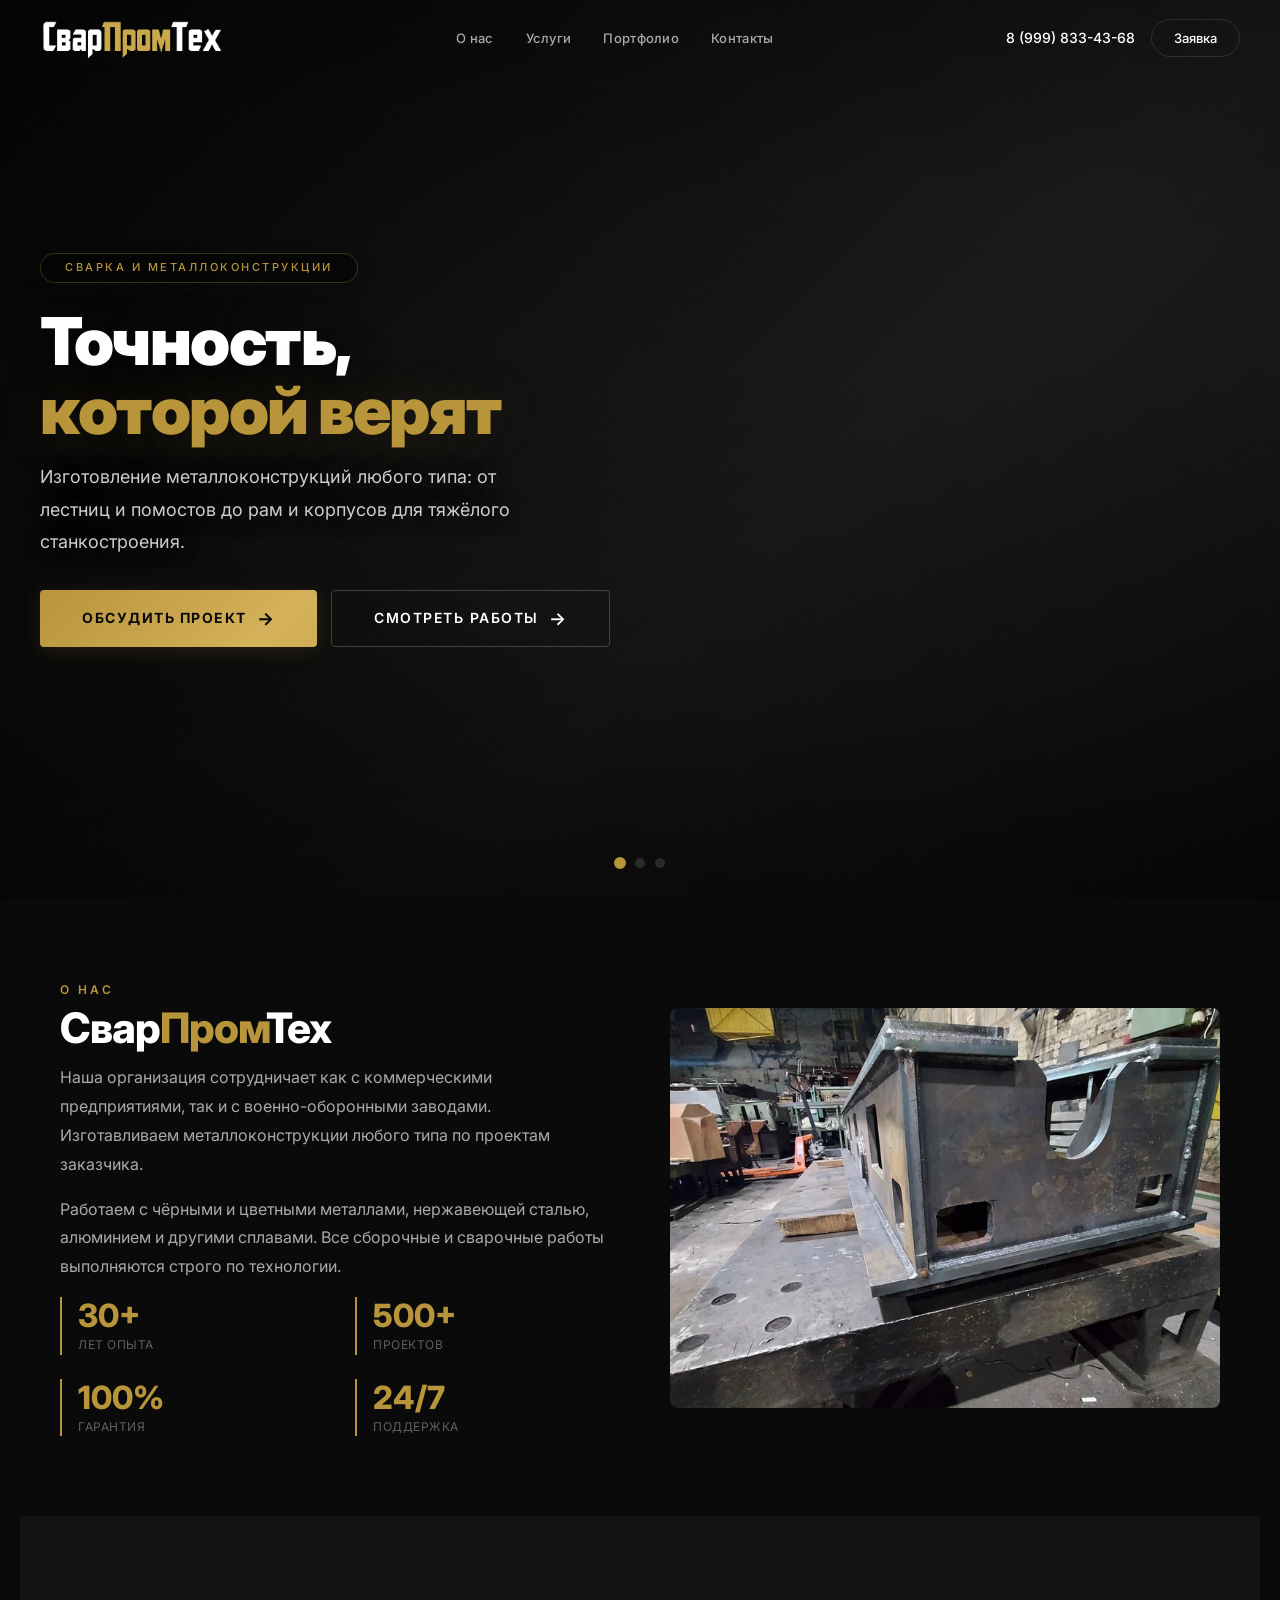
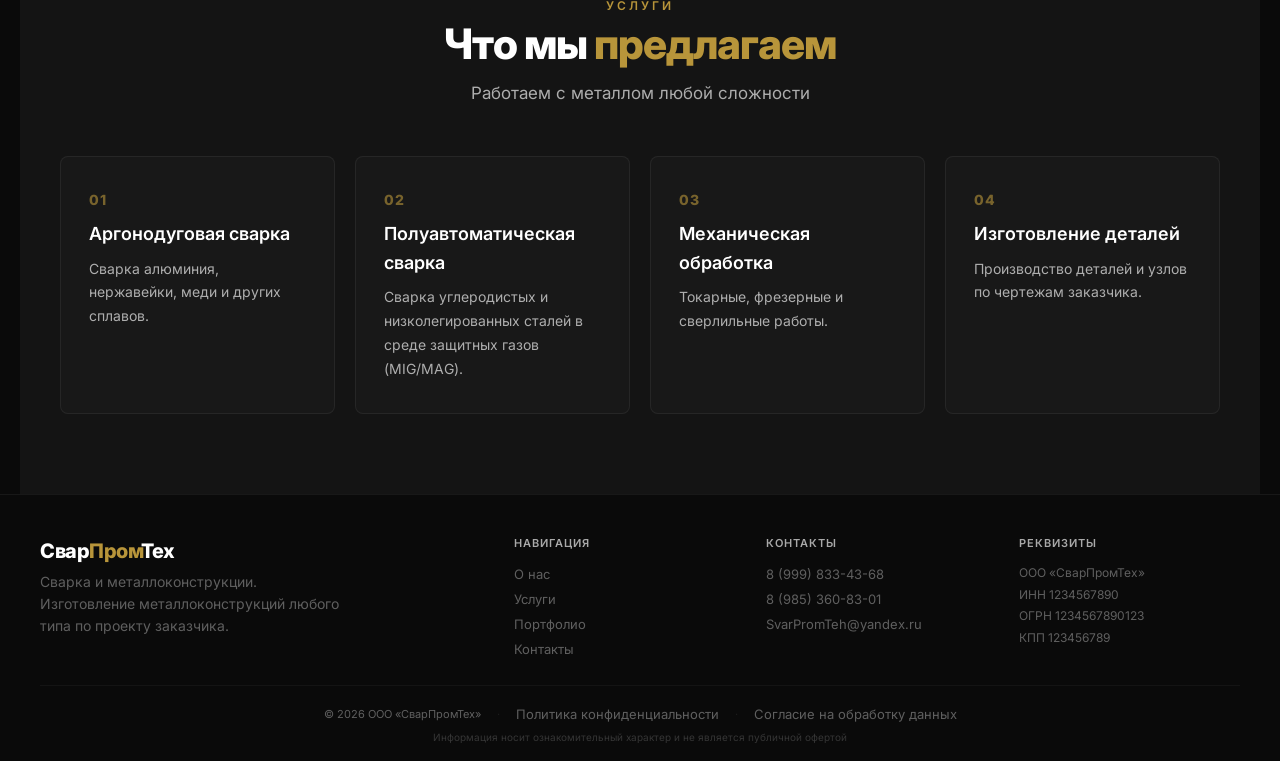
==== commit b48c7589: "Add files via upload" ====
--- a/index.html
+++ b/index.html
@@ -105,7 +105,7 @@
     </section>
 
     <!-- ==========================================
-    УСЛУГИ — 4 ШТУКИ
+    УСЛУГИ — 4 ШТУКИ (ТЕКСТЫ ИСПРАВЛЕНЫ)
     ========================================== -->
     <section class="section section-gray" id="services">
         <div class="section-center">
@@ -118,7 +118,7 @@
             <div class="service-card">
                 <span class="service-number">01</span>
                 <h3>Аргонодуговая сварка</h3>
-                <p>Сварка алюминия, нержавейки, меди, титана и других сплавов.</p>
+                <p>Сварка алюминия, нержавейки, меди и других сплавов.</p>
             </div>
             <div class="service-card">
                 <span class="service-number">02</span>
@@ -128,7 +128,7 @@
             <div class="service-card">
                 <span class="service-number">03</span>
                 <h3>Механическая обработка</h3>
-                <p>Токарные, фрезерные, сверлильные и шлифовальные работы.</p>
+                <p>Токарные, фрезерные и сверлильные работы.</p>
             </div>
             <div class="service-card">
                 <span class="service-number">04</span>
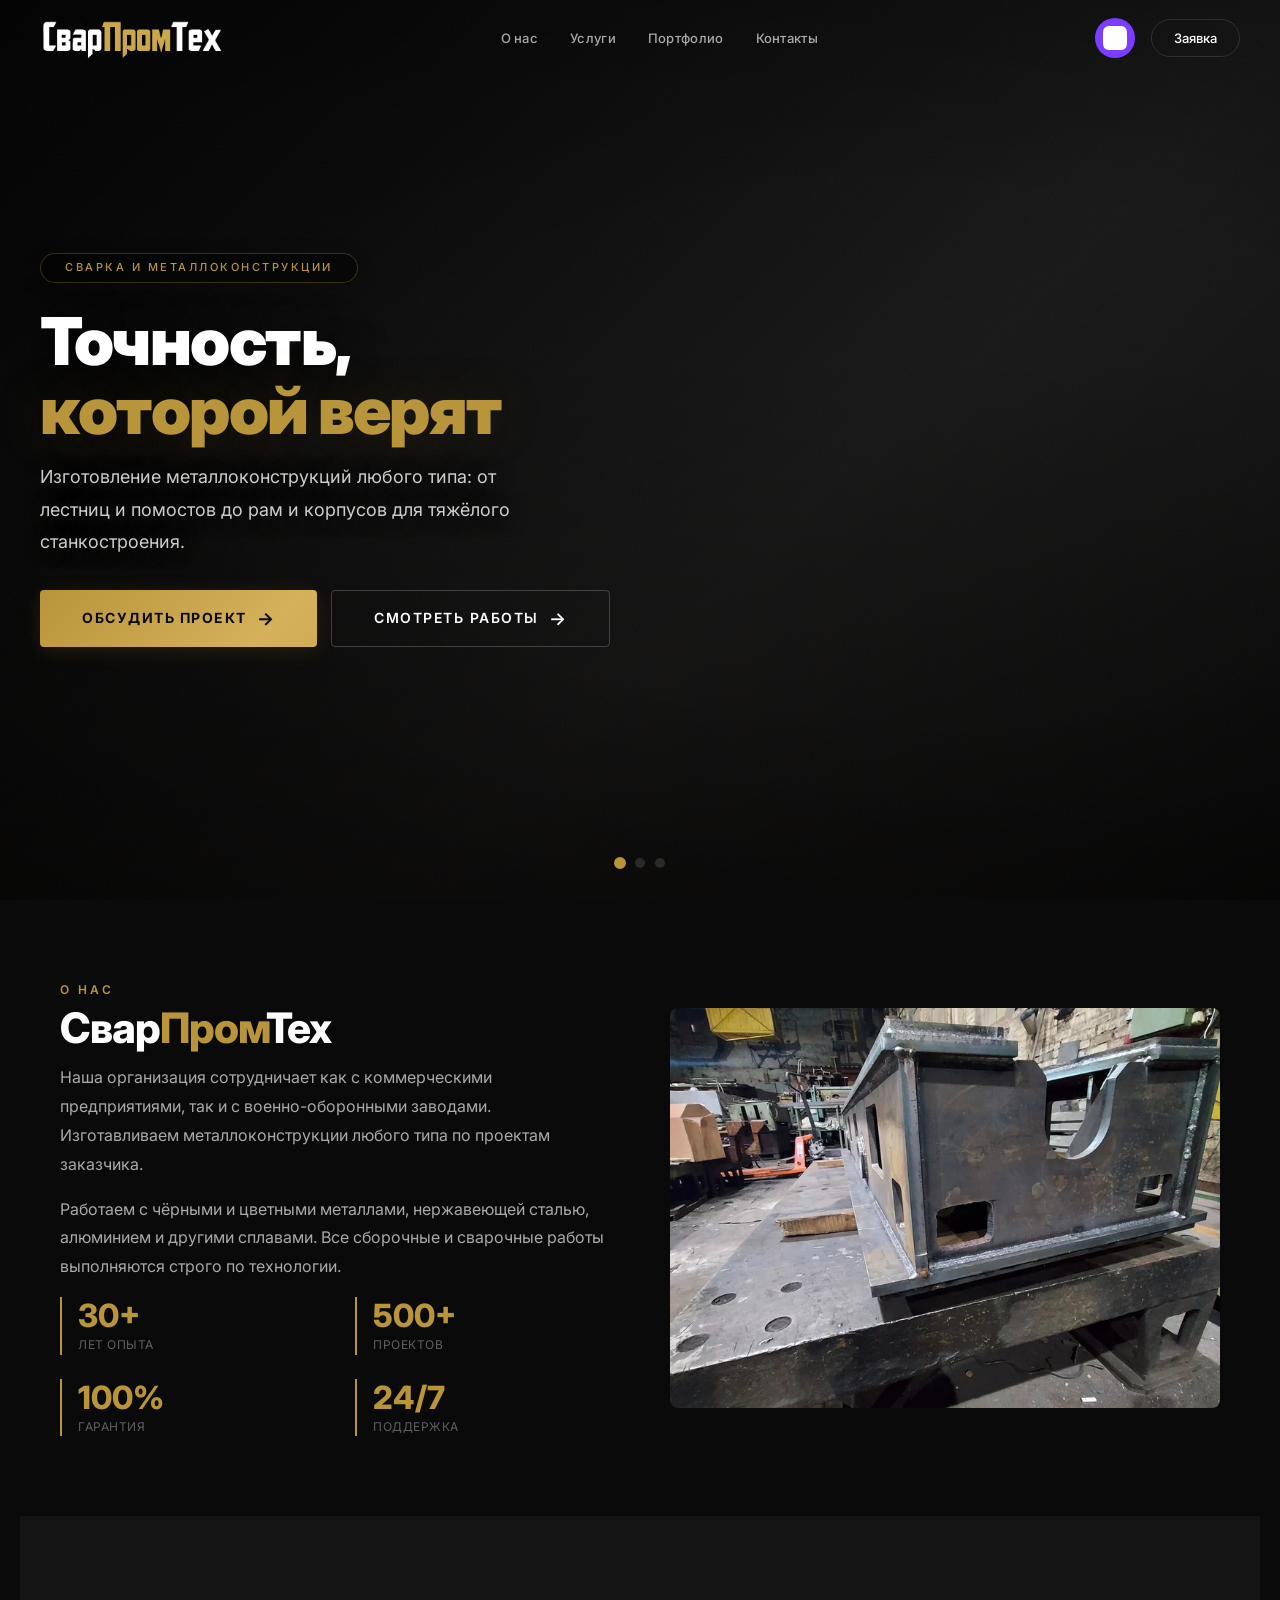
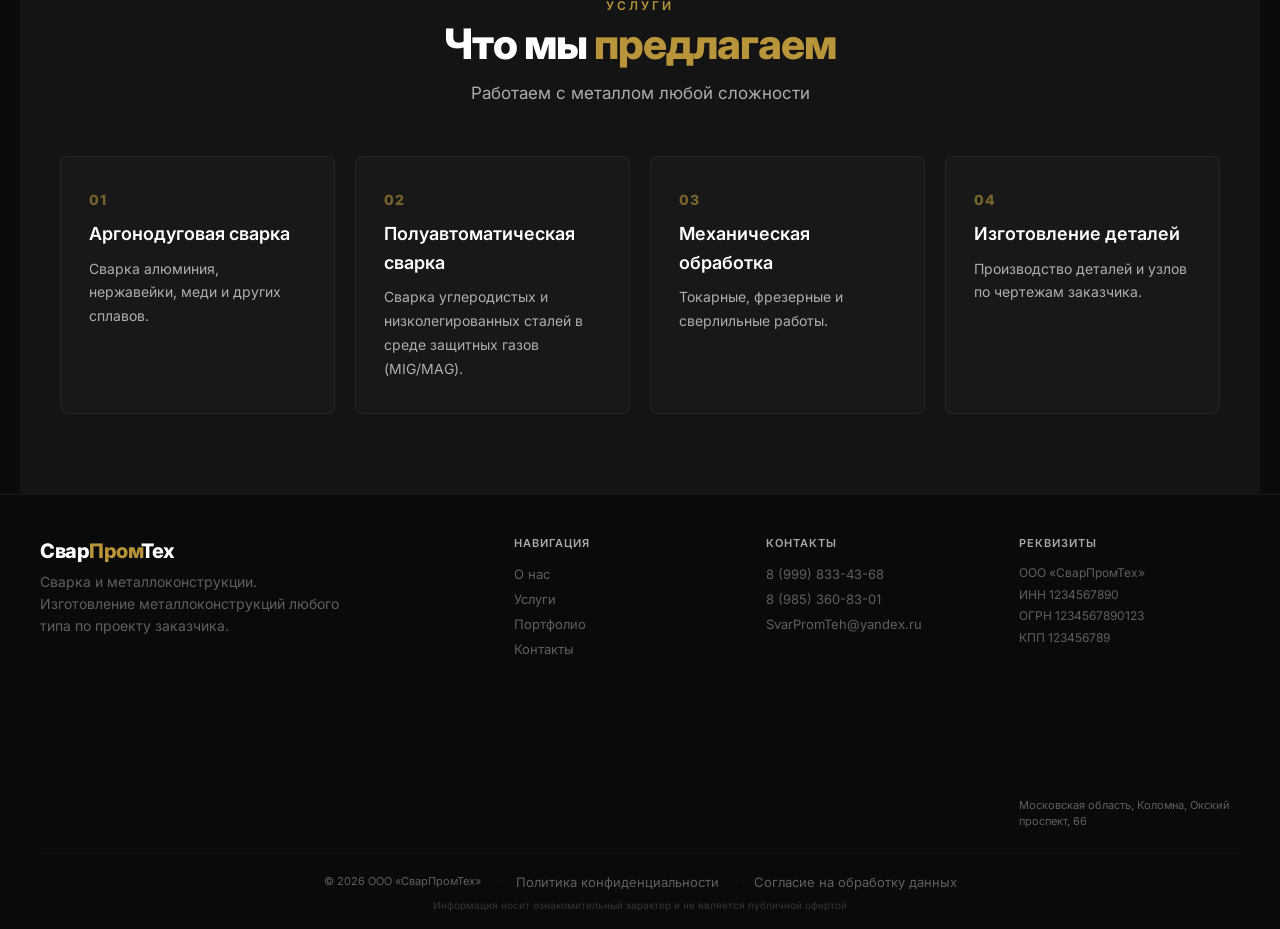
==== commit 97da9471: "Add files via upload" ====
--- a/index.html
+++ b/index.html
@@ -29,7 +29,12 @@
         </ul>
 
         <div class="header-actions">
-            <a href="tel:+79998334368" class="header-phone">8 (999) 833-43-68</a>
+            <a href="https://max.ru/u/f9LHodD0cOILvpDcW-6CfAgxfOKYhWWN8TFmMfQDim4JHBUa7Xez9qytBx8" 
+               target="_blank" 
+               class="header-max" 
+               aria-label="Написать в MAX">
+                <img src="img/max-icon.svg" alt="MAX" class="header-max-icon">
+            </a>
             <a href="contact.html" class="btn-outline">Заявка</a>
             <button class="burger" id="burger" aria-label="Меню">
                 <span></span>
@@ -105,7 +110,7 @@
     </section>
 
     <!-- ==========================================
-    УСЛУГИ — 4 ШТУКИ (ТЕКСТЫ ИСПРАВЛЕНЫ)
+    УСЛУГИ — 4 ШТУКИ
     ========================================== -->
     <section class="section section-gray" id="services">
         <div class="section-center">
@@ -163,6 +168,21 @@
             <div class="footer-reqs">
                 <h5>Реквизиты</h5>
                 <p>ООО «СварПромТех»<br>ИНН 1234567890<br>ОГРН 1234567890123<br>КПП 123456789</p>
+
+                <div class="footer-map">
+                    <iframe 
+                        src="https://www.google.com/maps/embed?pb=!1m18!1m12!1m3!1d2284.4745614001686!2d38.804005200000006!3d55.0699398!2m3!1f0!2f0!3f0!3m2!1i1024!2i768!4f13.1!3m3!1m2!1s0x414a713d92f3d48d%3A0x4b8546d6c936e8e2!2z0J7QutGB0LrQuNC5INC_0YAuLCA2Niwg0JrQvtC70L7QvNC90LAsINCc0L7RgdC60L7QstGB0LrQsNGPINC-0LHQuy4sIDE0MDQwMg!5e0!3m2!1sru!2sru!4v1784116418961!5m2!1sru!2sru" 
+                        width="100%" 
+                        height="140" 
+                        style="border:0; border-radius: 6px; margin-top: 10px;" 
+                        allowfullscreen="" 
+                        loading="lazy" 
+                        referrerpolicy="strict-origin-when-cross-origin">
+                    </iframe>
+                    <p style="font-size: 11px; color: var(--text-muted); margin-top: 4px; line-height: 1.4;">
+                        Московская область, Коломна, Окский проспект, 66
+                    </p>
+                </div>
             </div>
         </div>
         <div class="footer-legal">
@@ -179,6 +199,14 @@
         </div>
     </footer>
 
+    <!-- ==========================================
+    КНОПКА НАВЕРХ
+    ========================================== -->
+    <button class="back-to-top" id="backToTop" aria-label="Наверх">↑</button>
+
+    <!-- ==========================================
+    СКРИПТЫ
+    ========================================== -->
     <script src="js/script.js"></script>
 </body>
 </html>
--- a/css/style.css
+++ b/css/style.css
@@ -49,17 +49,32 @@
 }
 
 /* ============================================
-   СКРОЛЛБАР
+   СКРОЛЛБАР — КРАСИВЫЙ
    ============================================ */
 ::-webkit-scrollbar {
-    width: 6px;
-}
+    width: 8px;
+    height: 8px;
+}
+
 ::-webkit-scrollbar-track {
     background: var(--dark);
-}
+    border-radius: 4px;
+}
+
 ::-webkit-scrollbar-thumb {
-    background: var(--gold);
-    border-radius: 3px;
+    background: linear-gradient(180deg, var(--gold), var(--gold-light));
+    border-radius: 4px;
+    border: 2px solid var(--dark);
+}
+
+::-webkit-scrollbar-thumb:hover {
+    background: var(--gold-light);
+}
+
+/* Firefox */
+* {
+    scrollbar-width: thin;
+    scrollbar-color: var(--gold) var(--dark);
 }
 
 /* ============================================
@@ -76,6 +91,56 @@
     height: 44px;
     width: auto;
     display: block;
+}
+
+/* ============================================
+   ИКОНКА MAX В ХЕДЕРЕ
+   ============================================ */
+.header-max {
+    display: flex;
+    align-items: center;
+    justify-content: center;
+    width: 40px;
+    height: 40px;
+    border-radius: 50%;
+    background: #7B3DFF;
+    transition: all 0.3s ease;
+    flex-shrink: 0;
+    text-decoration: none;
+}
+
+.header-max:hover {
+    transform: scale(1.1);
+    box-shadow: 0 4px 20px rgba(123, 61, 255, 0.4);
+}
+
+.header-max-icon {
+    width: 24px;
+    height: 24px;
+    filter: brightness(0) invert(1);
+    display: block;
+}
+
+/* ============================================
+   МИНИ-КАРТА В ФУТЕРЕ
+   ============================================ */
+.footer-map {
+    margin-top: 8px;
+}
+
+.footer-map iframe {
+    width: 100%;
+    height: 120px;
+    border-radius: 6px;
+    border: 1px solid rgba(255,255,255,0.06);
+}
+
+.footer-map p {
+    font-size: 11px !important;
+    color: var(--text-muted) !important;
+    margin-top: 4px !important;
+    line-height: 1.4 !important;
+    max-width: 100% !important;
 }
 
 /* ============================================
@@ -800,6 +865,44 @@
 }
 
 /* ============================================
+   КНОПКА НАВЕРХ
+   ============================================ */
+.back-to-top {
+    position: fixed;
+    bottom: 30px;
+    right: 30px;
+    width: 50px;
+    height: 50px;
+    border-radius: 50%;
+    background: var(--gold);
+    color: #0a0a0a;
+    border: none;
+    font-size: 24px;
+    font-weight: 700;
+    cursor: pointer;
+    opacity: 0;
+    visibility: hidden;
+    transition: all 0.3s ease;
+    z-index: 999;
+    box-shadow: 0 4px 20px rgba(184,149,58,0.3);
+}
+
+.back-to-top.visible {
+    opacity: 1;
+    visibility: visible;
+}
+
+.back-to-top:hover {
+    transform: translateY(-3px);
+    background: var(--gold-light);
+    box-shadow: 0 8px 30px rgba(184,149,58,0.4);
+}
+
+.back-to-top:active {
+    transform: scale(0.95);
+}
+
+/* ============================================
    АНИМАЦИИ
    ============================================ */
 .fade-up {
@@ -924,6 +1027,26 @@
     .footer-legal-small {
         font-size: 9px;
     }
+
+    .back-to-top {
+        bottom: 20px;
+        right: 20px;
+        width: 44px;
+        height: 44px;
+        font-size: 20px;
+    }
+
+    .header-max {
+        width: 36px;
+        height: 36px;
+    }
+    .header-max-icon {
+        width: 20px;
+        height: 20px;
+    }
+    .footer-map iframe {
+        height: 100px;
+    }
 }
 
 @media (max-width: 480px) {
@@ -986,4 +1109,24 @@
     .footer-legal-inner .sep {
         display: none;
     }
+
+    .back-to-top {
+        bottom: 16px;
+        right: 16px;
+        width: 40px;
+        height: 40px;
+        font-size: 18px;
+    }
+
+    .header-max {
+        width: 32px;
+        height: 32px;
+    }
+    .header-max-icon {
+        width: 18px;
+        height: 18px;
+    }
+    .footer-map iframe {
+        height: 80px;
+    }
 }
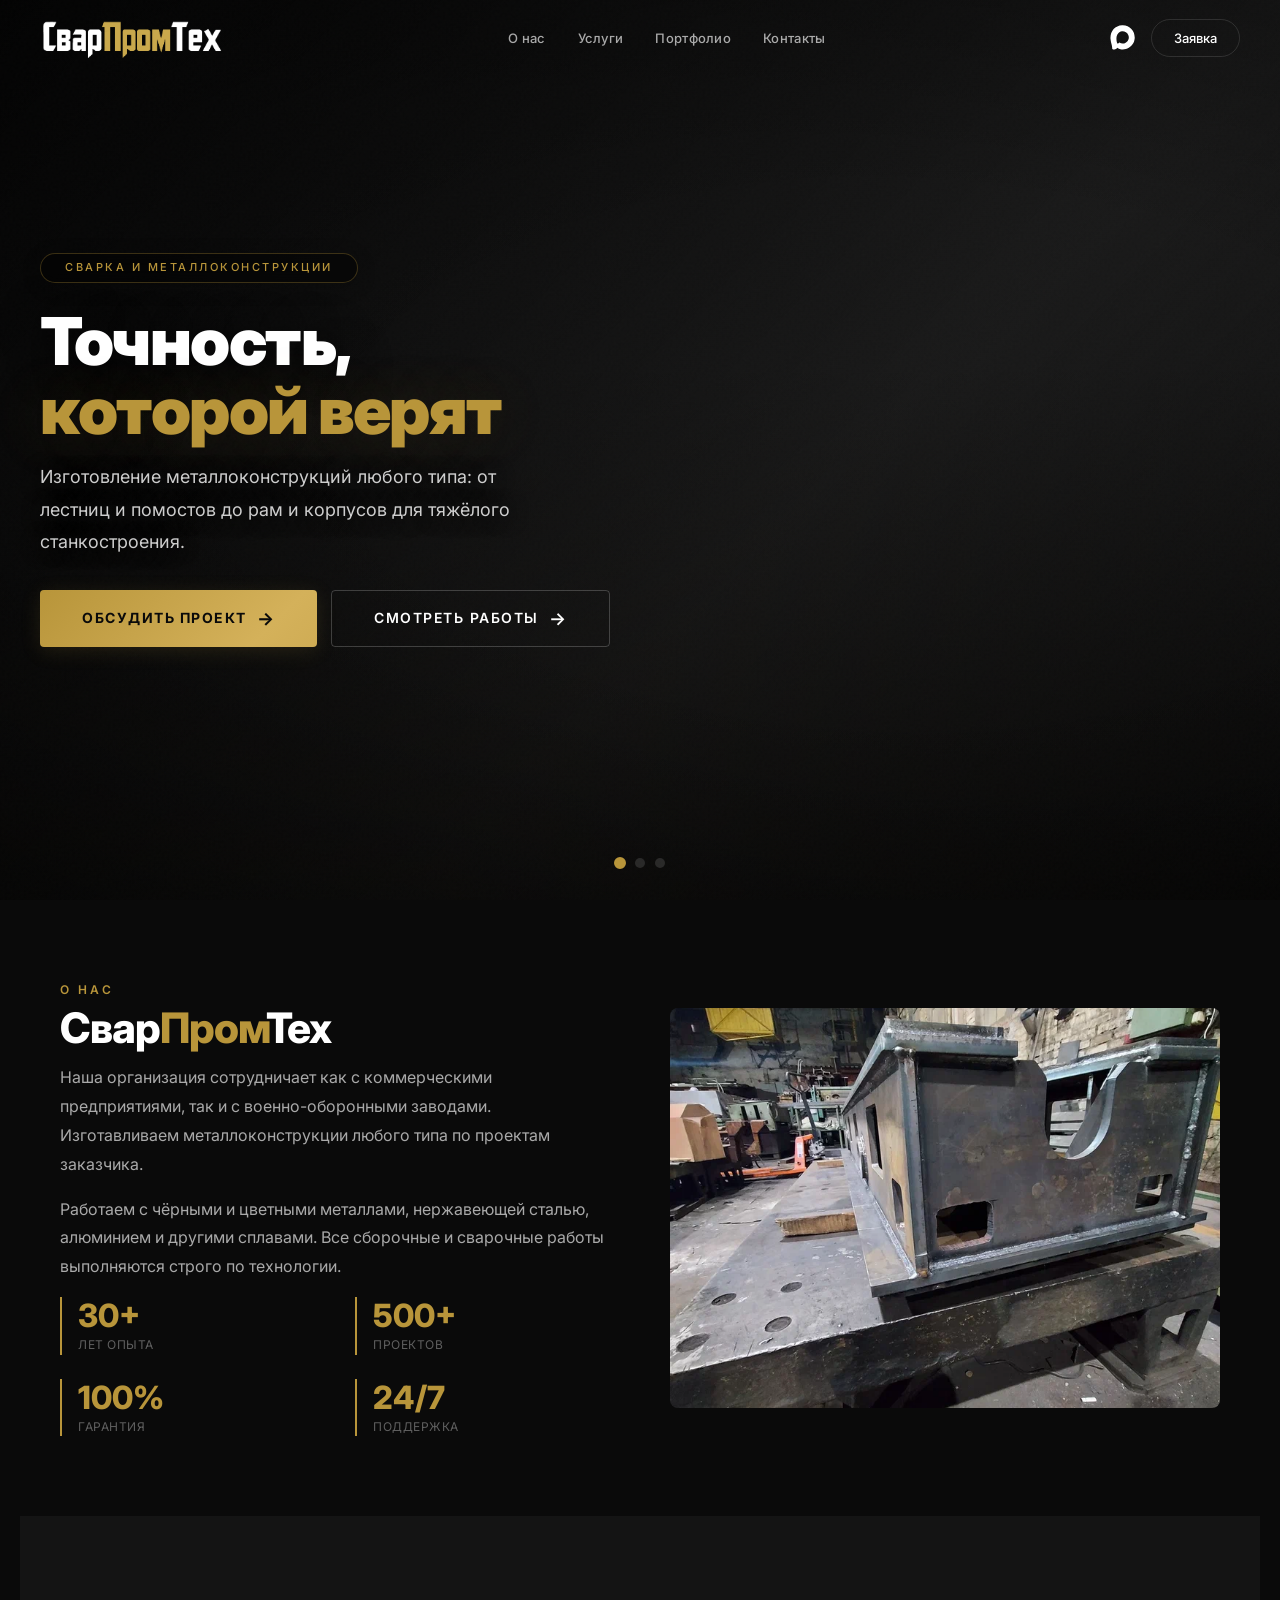
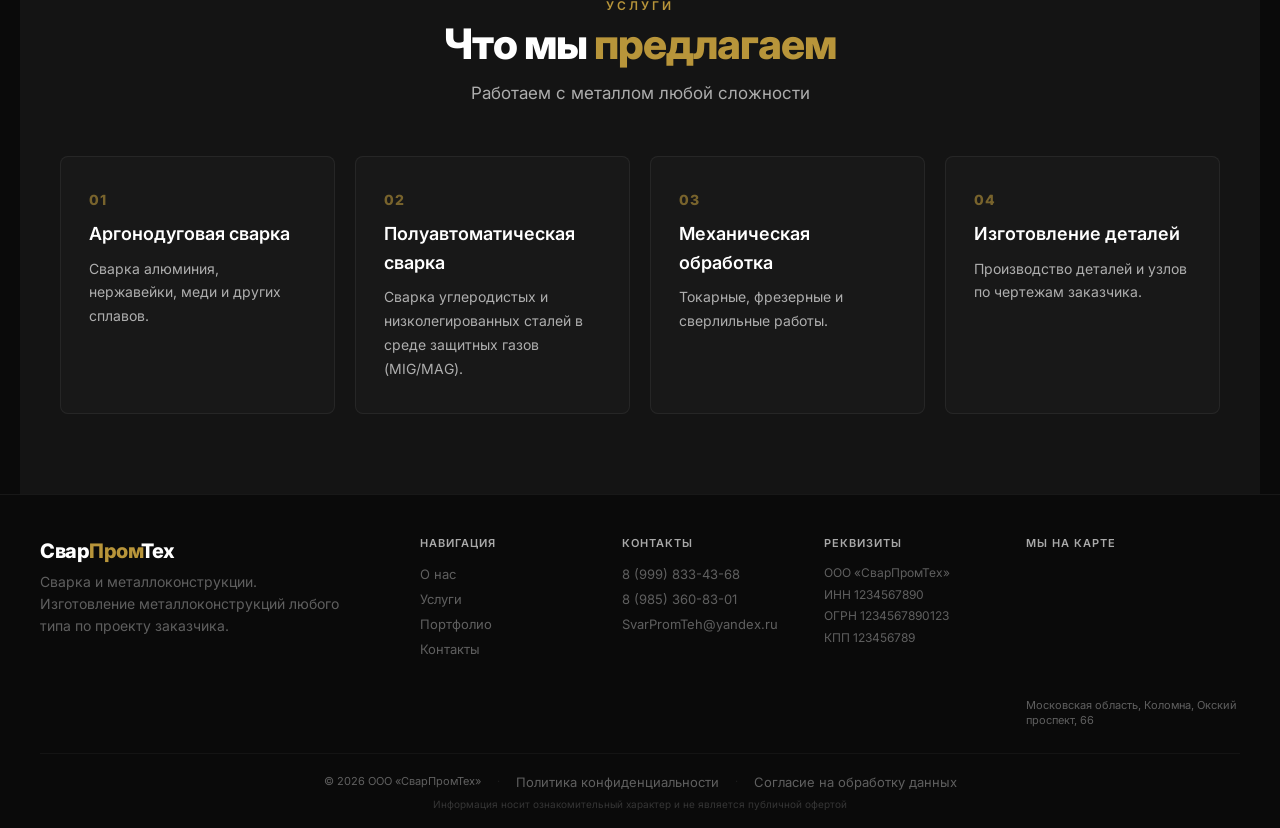
==== commit 1d51b350: "Add files via upload" ====
--- a/index.html
+++ b/index.html
@@ -33,7 +33,7 @@
                target="_blank" 
                class="header-max" 
                aria-label="Написать в MAX">
-                <img src="img/max-icon.svg" alt="MAX" class="header-max-icon">
+                <img src="img/max-icon.svg?v=2" alt="MAX" class="header-max-icon">
             </a>
             <a href="contact.html" class="btn-outline">Заявка</a>
             <button class="burger" id="burger" aria-label="Меню">
@@ -148,10 +148,13 @@
     ========================================== -->
     <footer class="footer">
         <div class="footer-inner">
+            <!-- Колонка 1: Бренд -->
             <div class="footer-brand">
                 <div class="footer-logo">Свар<span>Пром</span>Тех</div>
                 <p>Сварка и металлоконструкции. Изготовление металлоконструкций любого типа по проекту заказчика.</p>
             </div>
+
+            <!-- Колонка 2: Навигация -->
             <div>
                 <h5>Навигация</h5>
                 <a href="index.html#about">О нас</a>
@@ -159,22 +162,30 @@
                 <a href="portfolio.html">Портфолио</a>
                 <a href="contact.html">Контакты</a>
             </div>
+
+            <!-- Колонка 3: Контакты -->
             <div>
                 <h5>Контакты</h5>
                 <a href="tel:+79998334368">8 (999) 833-43-68</a>
                 <a href="tel:+79853608301">8 (985) 360-83-01</a>
                 <a href="mailto:SvarPromTeh@yandex.ru">SvarPromTeh@yandex.ru</a>
             </div>
+
+            <!-- Колонка 4: Реквизиты -->
             <div class="footer-reqs">
                 <h5>Реквизиты</h5>
                 <p>ООО «СварПромТех»<br>ИНН 1234567890<br>ОГРН 1234567890123<br>КПП 123456789</p>
-
+            </div>
+
+            <!-- Колонка 5: КАРТА -->
+            <div class="footer-map-col">
+                <h5>Мы на карте</h5>
                 <div class="footer-map">
                     <iframe 
                         src="https://www.google.com/maps/embed?pb=!1m18!1m12!1m3!1d2284.4745614001686!2d38.804005200000006!3d55.0699398!2m3!1f0!2f0!3f0!3m2!1i1024!2i768!4f13.1!3m3!1m2!1s0x414a713d92f3d48d%3A0x4b8546d6c936e8e2!2z0J7QutGB0LrQuNC5INC_0YAuLCA2Niwg0JrQvtC70L7QvNC90LAsINCc0L7RgdC60L7QstGB0LrQsNGPINC-0LHQuy4sIDE0MDQwMg!5e0!3m2!1sru!2sru!4v1784116418961!5m2!1sru!2sru" 
                         width="100%" 
-                        height="140" 
-                        style="border:0; border-radius: 6px; margin-top: 10px;" 
+                        height="120" 
+                        style="border:0; border-radius: 6px; margin-top: 4px;" 
                         allowfullscreen="" 
                         loading="lazy" 
                         referrerpolicy="strict-origin-when-cross-origin">
@@ -185,6 +196,7 @@
                 </div>
             </div>
         </div>
+
         <div class="footer-legal">
             <div class="footer-legal-inner">
                 <span>© 2026 ООО «СварПромТех»</span>
@@ -198,7 +210,6 @@
             </div>
         </div>
     </footer>
-
     <!-- ==========================================
     КНОПКА НАВЕРХ
     ========================================== -->
--- a/css/style.css
+++ b/css/style.css
@@ -100,25 +100,22 @@
     display: flex;
     align-items: center;
     justify-content: center;
+    flex-shrink: 0;
+    text-decoration: none;
+    width: 25px;
+    height: 25px;
+}
+
+.header-max:hover {
+    transform: scale(1.1);
+}
+
+.header-max-icon {
     width: 40px;
     height: 40px;
+    object-fit: contain;
+    display: block;
     border-radius: 50%;
-    background: #7B3DFF;
-    transition: all 0.3s ease;
-    flex-shrink: 0;
-    text-decoration: none;
-}
-
-.header-max:hover {
-    transform: scale(1.1);
-    box-shadow: 0 4px 20px rgba(123, 61, 255, 0.4);
-}
-
-.header-max-icon {
-    width: 24px;
-    height: 24px;
-    filter: brightness(0) invert(1);
-    display: block;
 }
 
 /* ============================================
@@ -141,6 +138,76 @@
     margin-top: 4px !important;
     line-height: 1.4 !important;
     max-width: 100% !important;
+}
+
+/* ============================================
+   ФУТЕР — 5 КОЛОНОК
+   ============================================ */
+.footer-inner {
+    max-width: 1240px;
+    margin: 0 auto;
+    display: grid;
+    grid-template-columns: 2fr 1fr 1fr 1fr 1.2fr;
+    gap: 24px;
+    padding-bottom: 24px;
+    border-bottom: 1px solid rgba(255,255,255,0.04);
+}
+
+.footer-map-col h5 {
+    font-size: 11px;
+    font-weight: 600;
+    text-transform: uppercase;
+    letter-spacing: 1px;
+    color: var(--text-secondary);
+    margin-bottom: 8px;
+}
+
+.footer-map {
+    margin-top: 0;
+}
+
+.footer-map iframe {
+    width: 100%;
+    height: 120px;
+    border-radius: 6px;
+    border: 1px solid rgba(255,255,255,0.06);
+}
+
+.footer-map p {
+    font-size: 11px !important;
+    color: var(--text-muted) !important;
+    margin-top: 4px !important;
+    line-height: 1.4 !important;
+    max-width: 100% !important;
+}
+
+/* ============================================
+   ЗАЩИТА ОТ КОПИРОВАНИЯ
+   ============================================ */
+body {
+    -webkit-user-select: none;
+    -moz-user-select: none;
+    -ms-user-select: none;
+    user-select: none;
+}
+
+img {
+    -webkit-user-drag: none;
+    -moz-user-drag: none;
+    -ms-user-drag: none;
+    user-drag: none;
+    pointer-events: auto;
+}
+
+img {
+    -webkit-touch-callout: none;
+}
+
+input, textarea, .nav-menu, .hero-content {
+    -webkit-user-select: text;
+    -moz-user-select: text;
+    -ms-user-select: text;
+    user-select: text;
 }
 
 /* ============================================
@@ -718,16 +785,6 @@
     border-top: 1px solid var(--border);
 }
 
-.footer-inner {
-    max-width: 1240px;
-    margin: 0 auto;
-    display: grid;
-    grid-template-columns: 2fr 1fr 1fr 1fr;
-    gap: 32px;
-    padding-bottom: 24px;
-    border-bottom: 1px solid rgba(255,255,255,0.04);
-}
-
 .footer-brand p {
     font-size: 14px;
     color: var(--text-muted);
@@ -935,6 +992,17 @@
     .page-section {
         padding: 100px 30px 60px;
     }
+
+    .footer-inner {
+        grid-template-columns: 1.5fr 1fr 1fr 1fr;
+    }
+    .footer-map-col {
+        grid-column: 1 / -1;
+        margin-top: 4px;
+    }
+    .footer-map iframe {
+        height: 100px;
+    }
 }
 
 @media (max-width: 768px) {
@@ -997,7 +1065,16 @@
 
     .footer-inner {
         grid-template-columns: 1fr 1fr;
-        gap: 24px;
+        gap: 20px;
+    }
+    .footer-brand {
+        grid-column: 1 / -1;
+    }
+    .footer-map-col {
+        grid-column: 1 / -1;
+    }
+    .footer-map iframe {
+        height: 80px;
     }
 
     .section {
@@ -1041,8 +1118,8 @@
         height: 36px;
     }
     .header-max-icon {
-        width: 20px;
-        height: 20px;
+        width: 36px;
+        height: 36px;
     }
     .footer-map iframe {
         height: 100px;
@@ -1088,6 +1165,15 @@
         grid-template-columns: 1fr;
         gap: 16px;
     }
+    .footer-brand {
+        grid-column: 1;
+    }
+    .footer-map-col {
+        grid-column: 1;
+    }
+    .footer-map iframe {
+        height: 80px;
+    }
 
     .section {
         padding: 36px 16px;
@@ -1123,8 +1209,8 @@
         height: 32px;
     }
     .header-max-icon {
-        width: 18px;
-        height: 18px;
+        width: 32px;
+        height: 32px;
     }
     .footer-map iframe {
         height: 80px;
